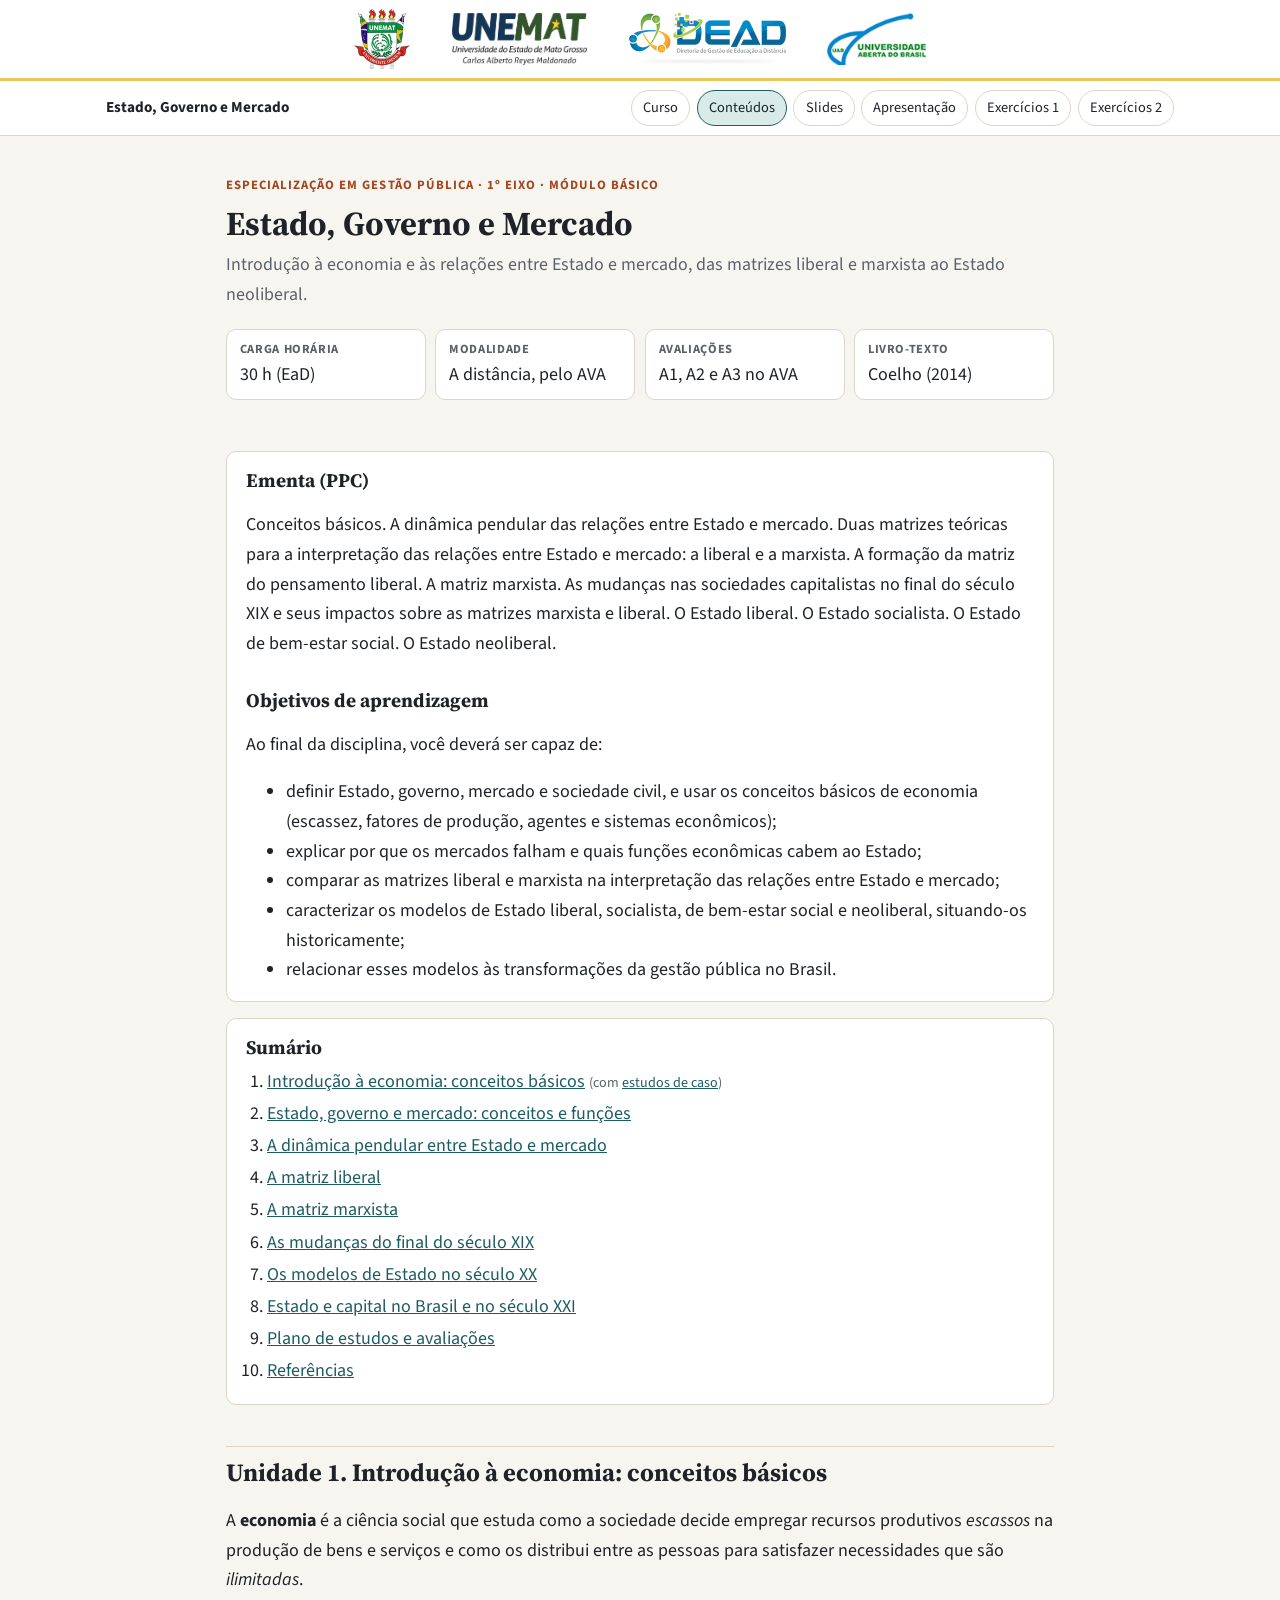
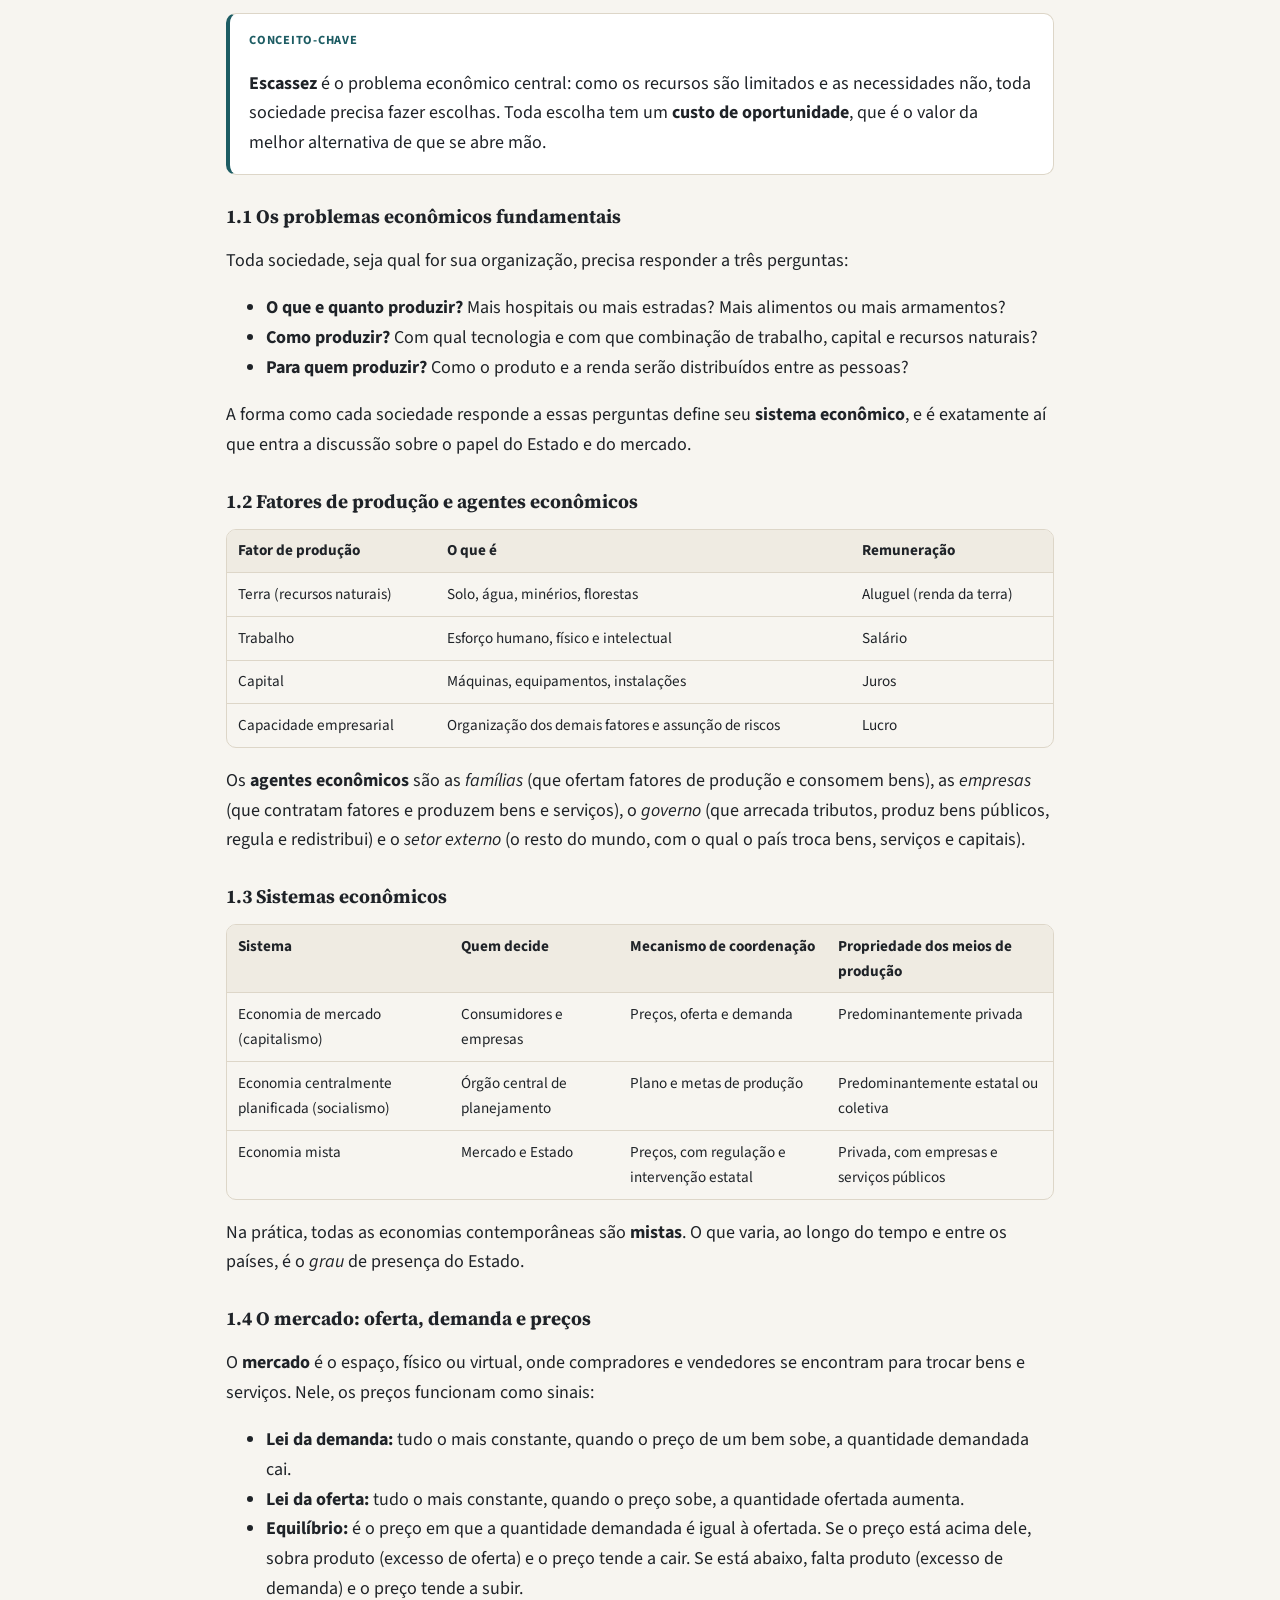
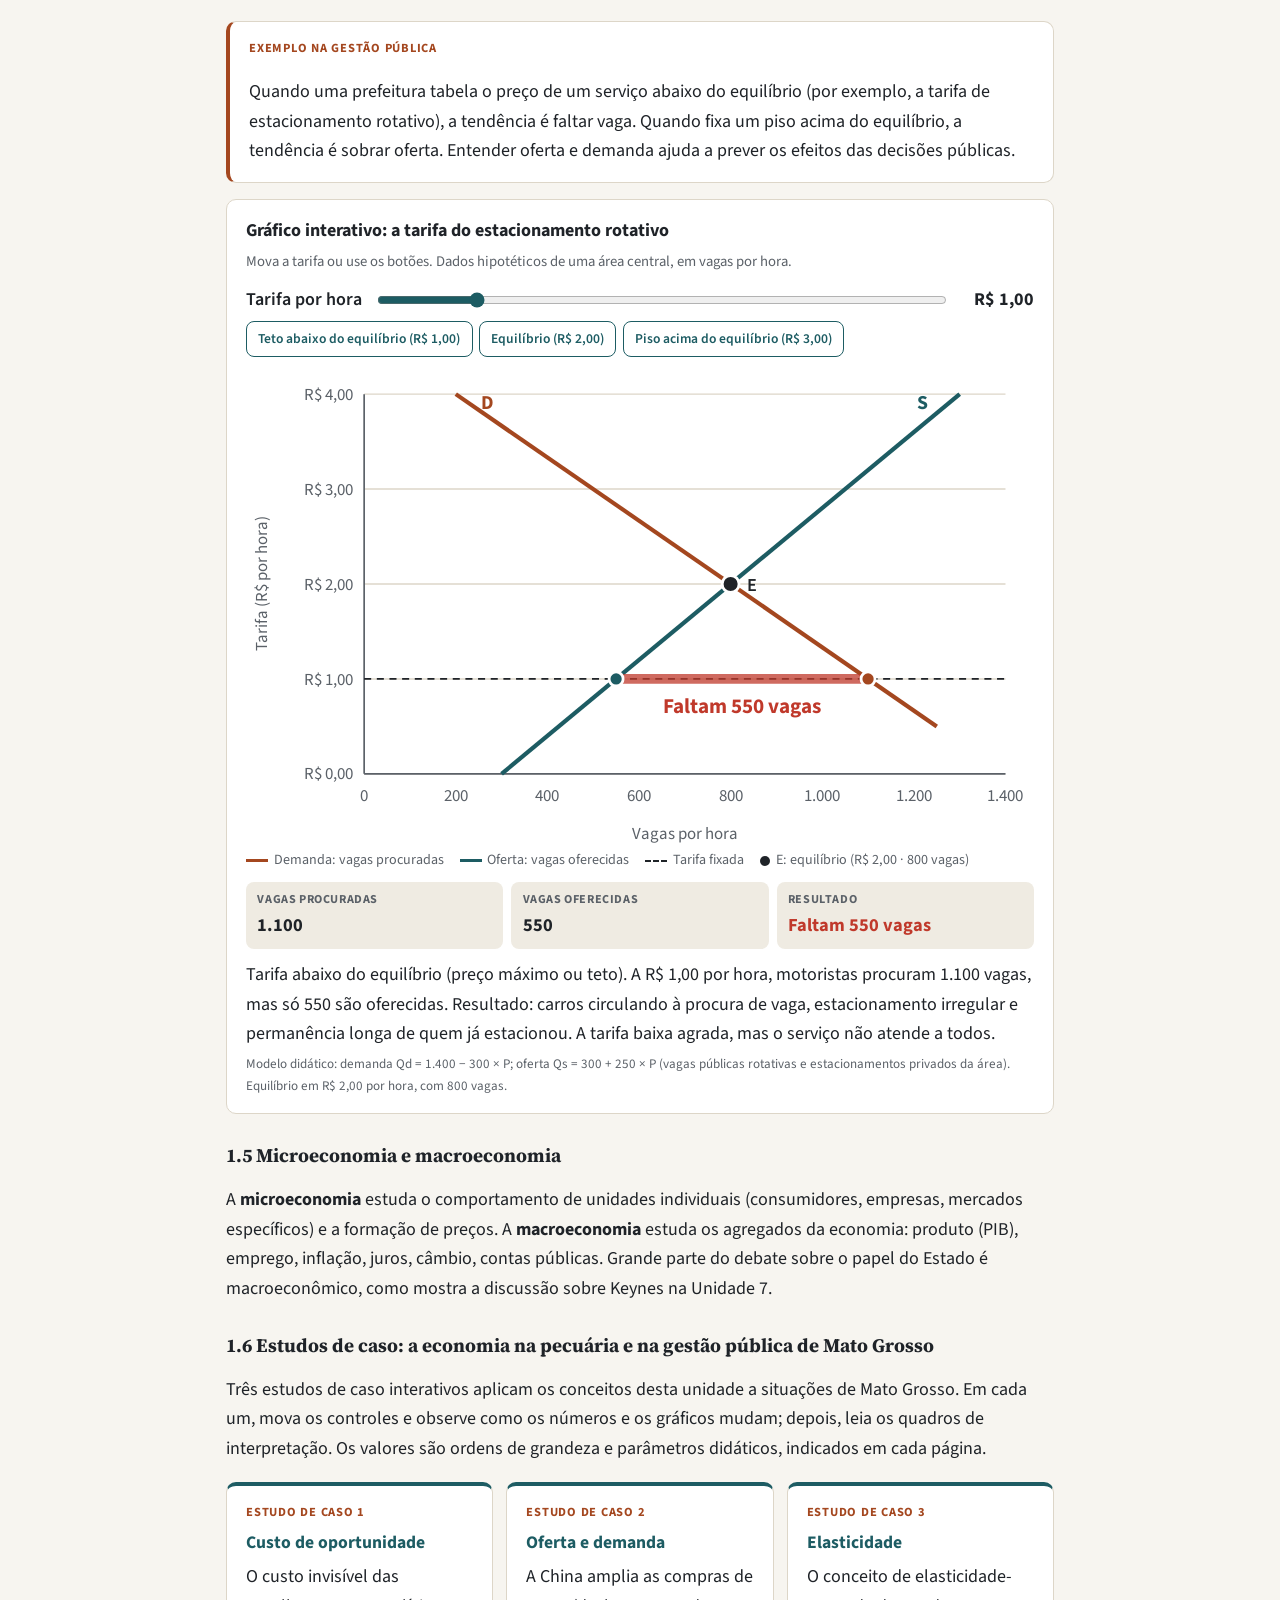
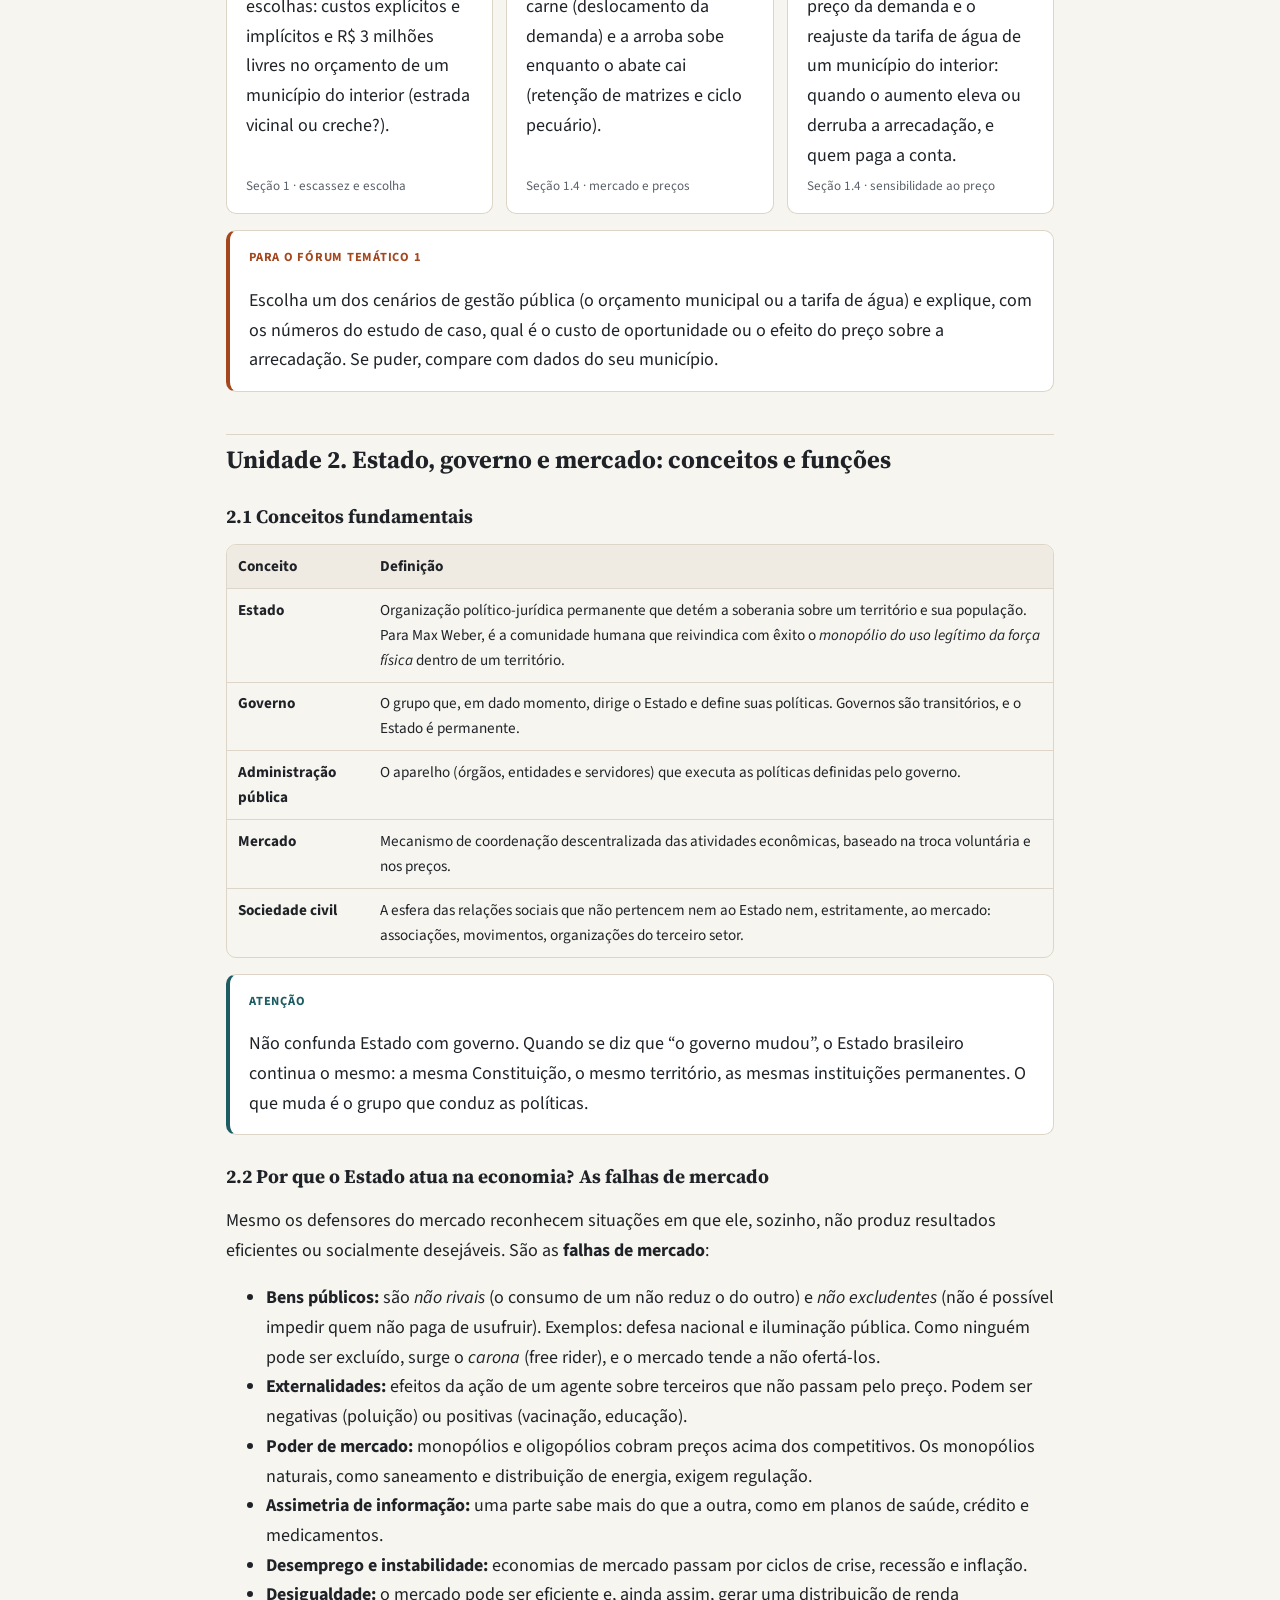
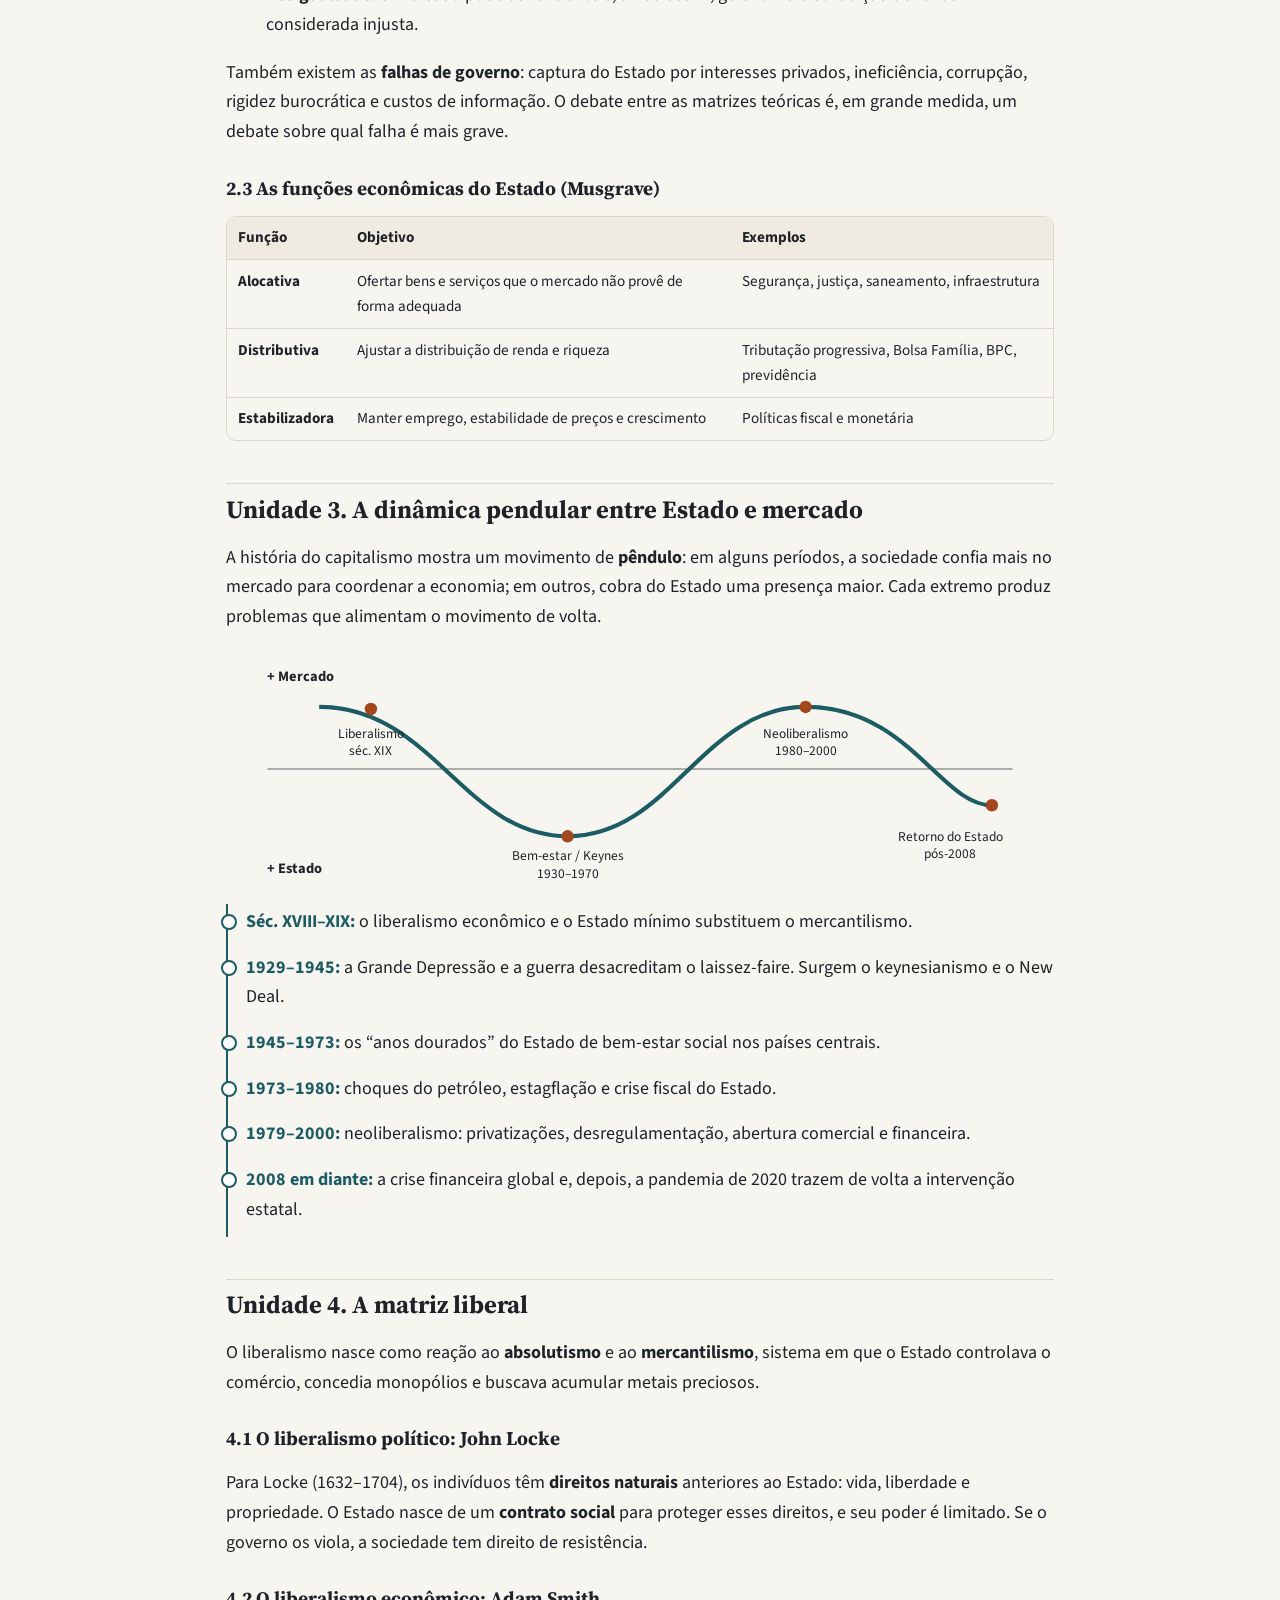
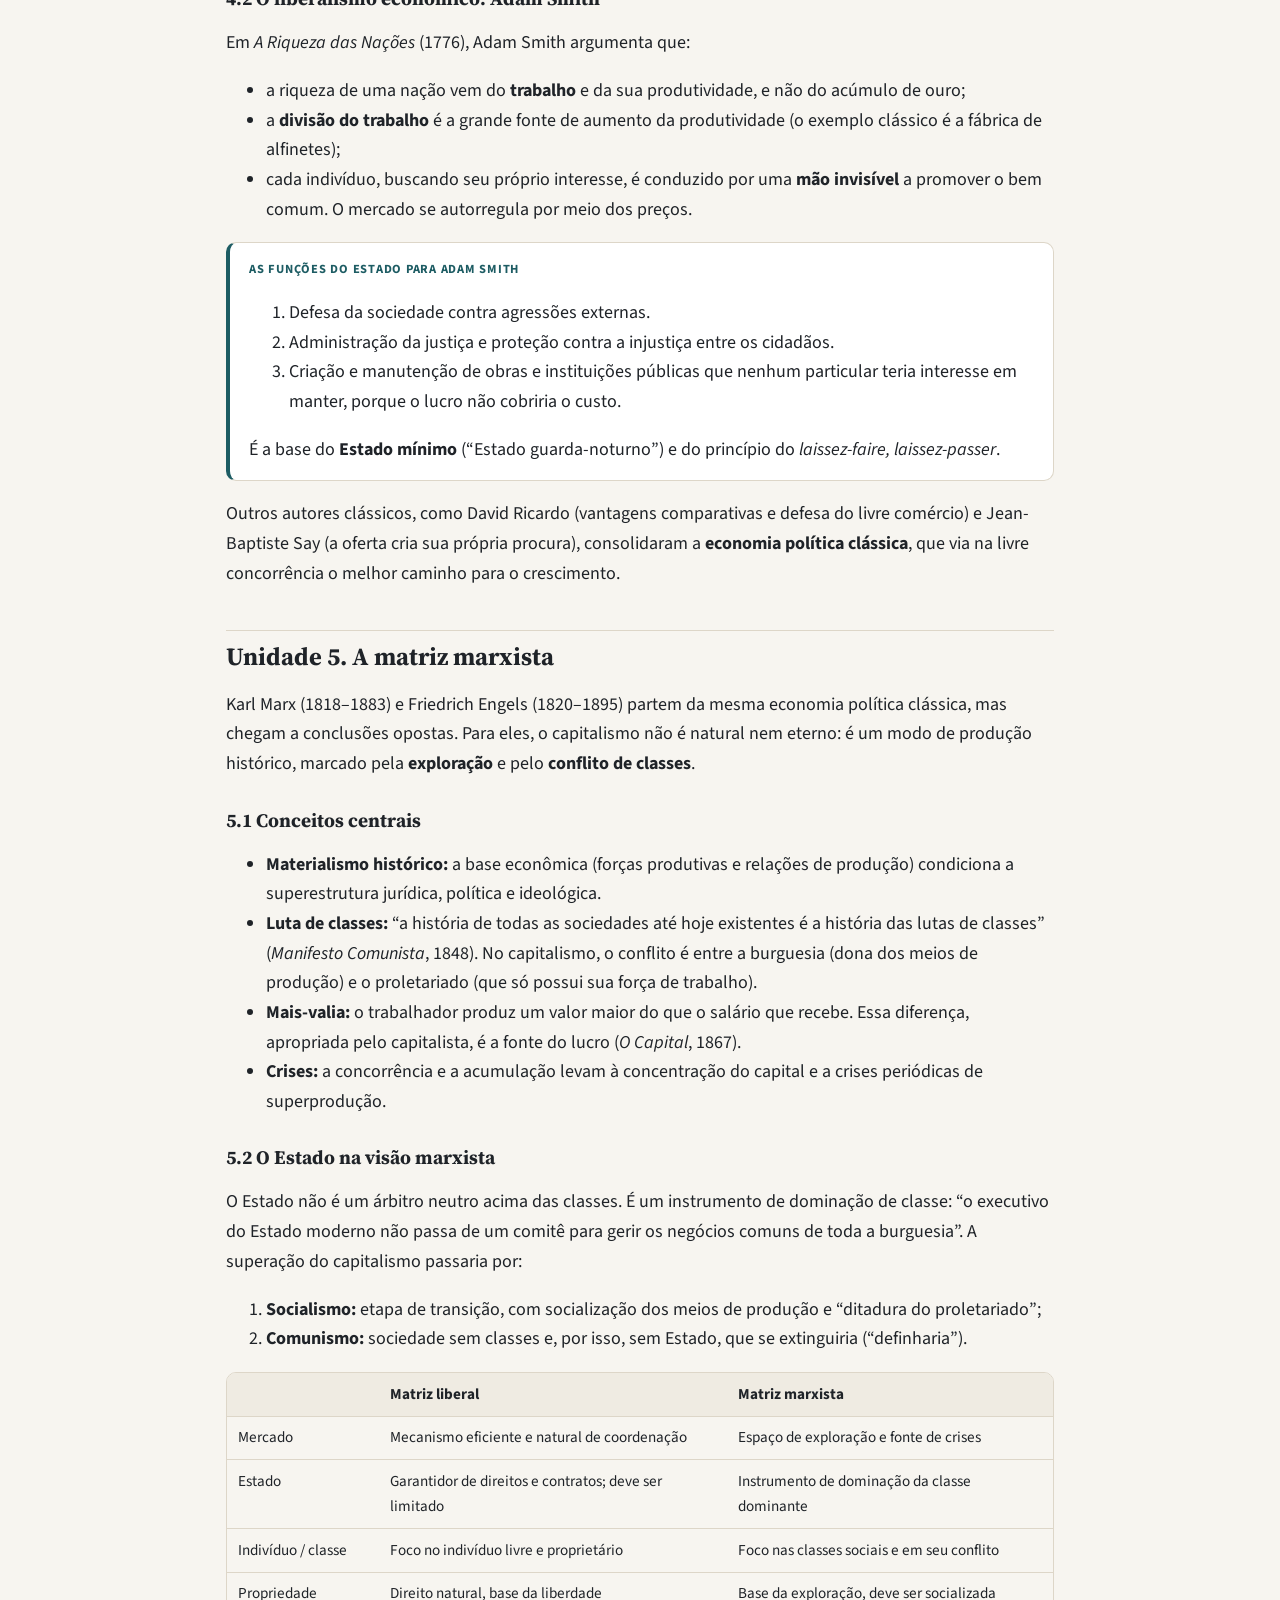
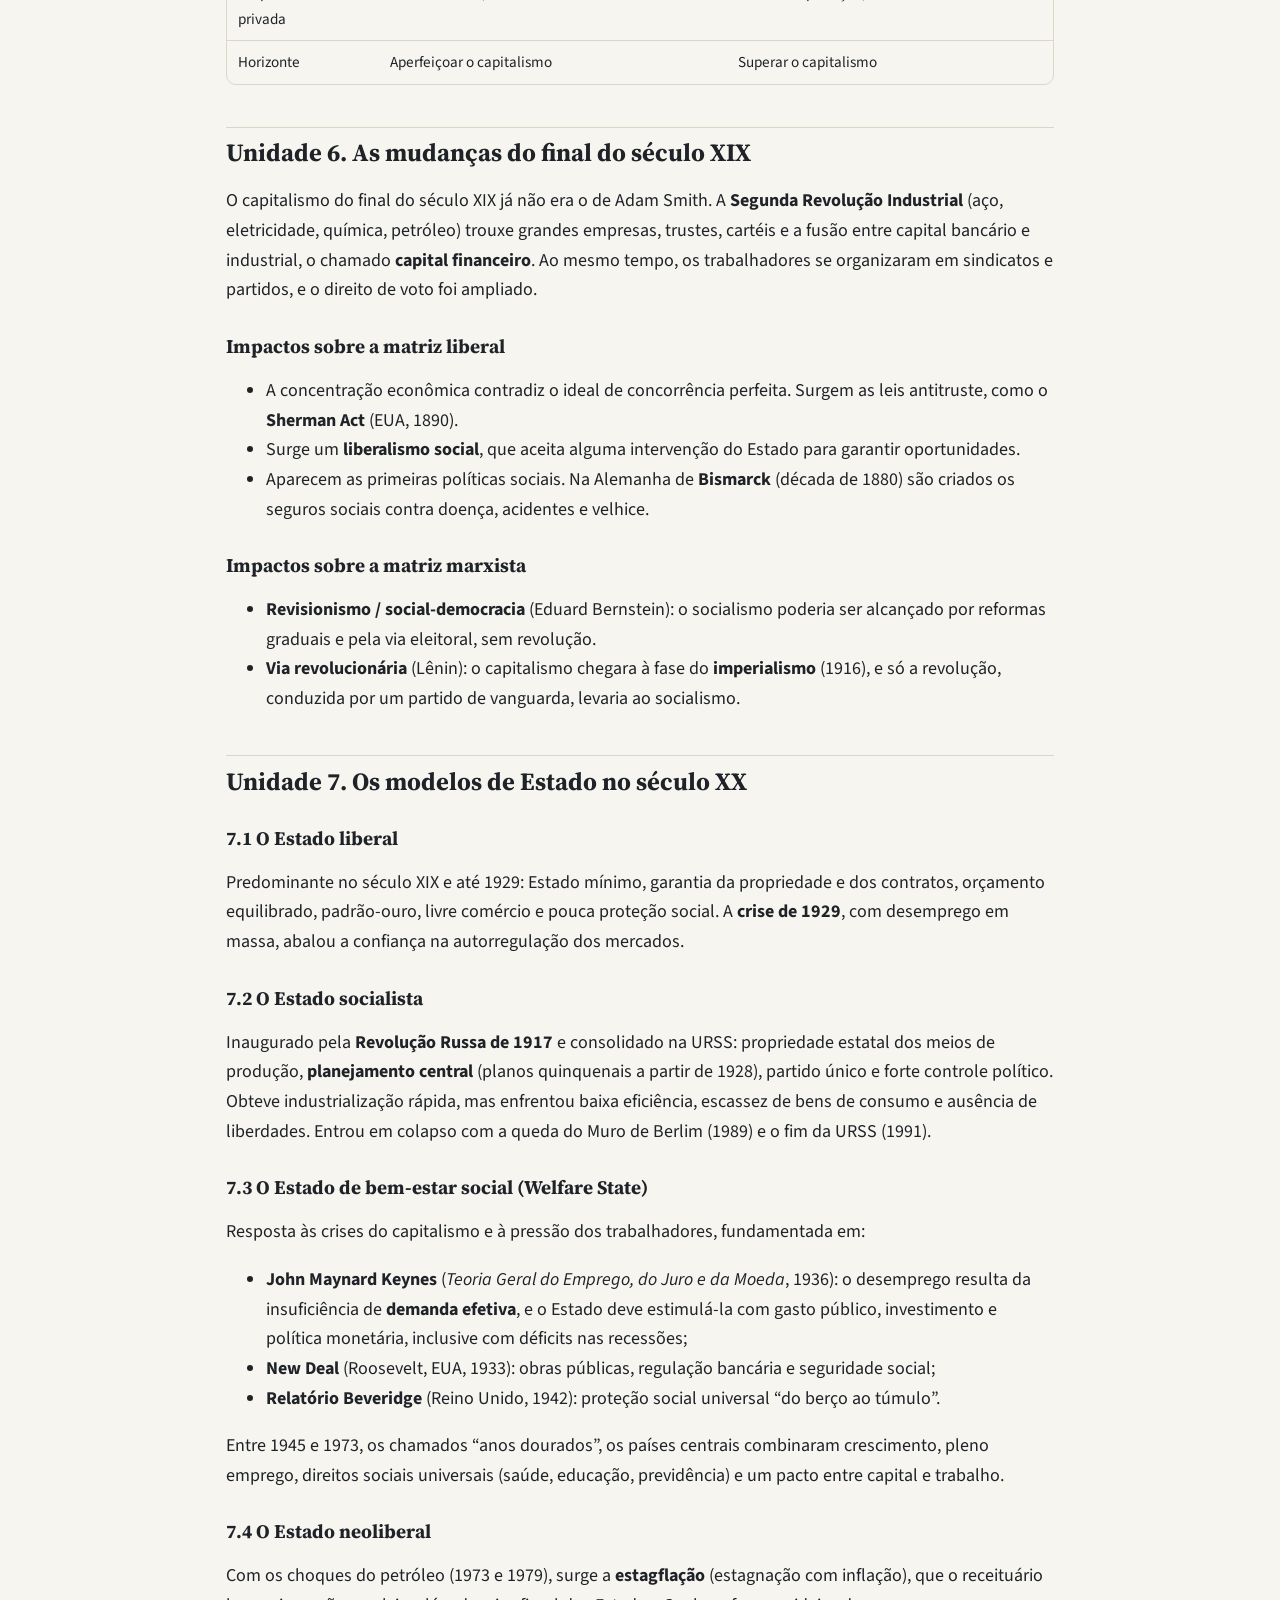
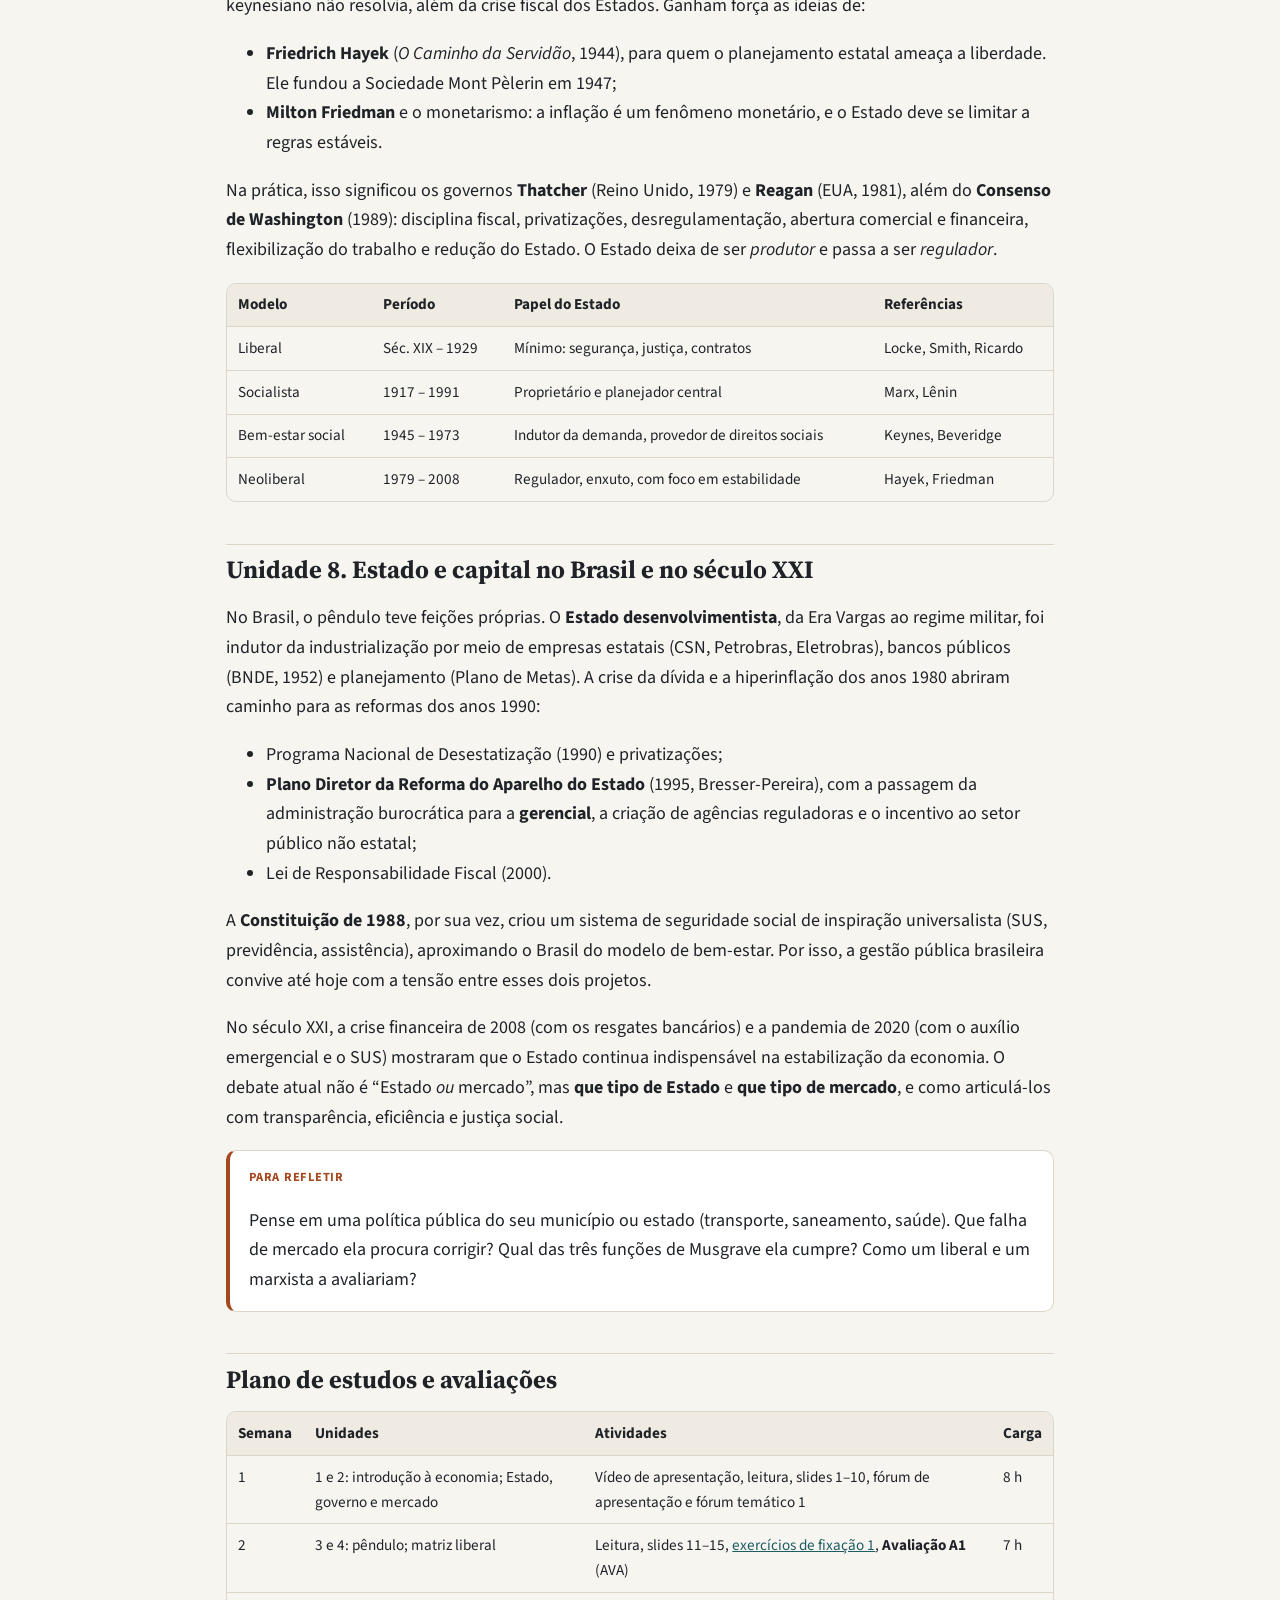
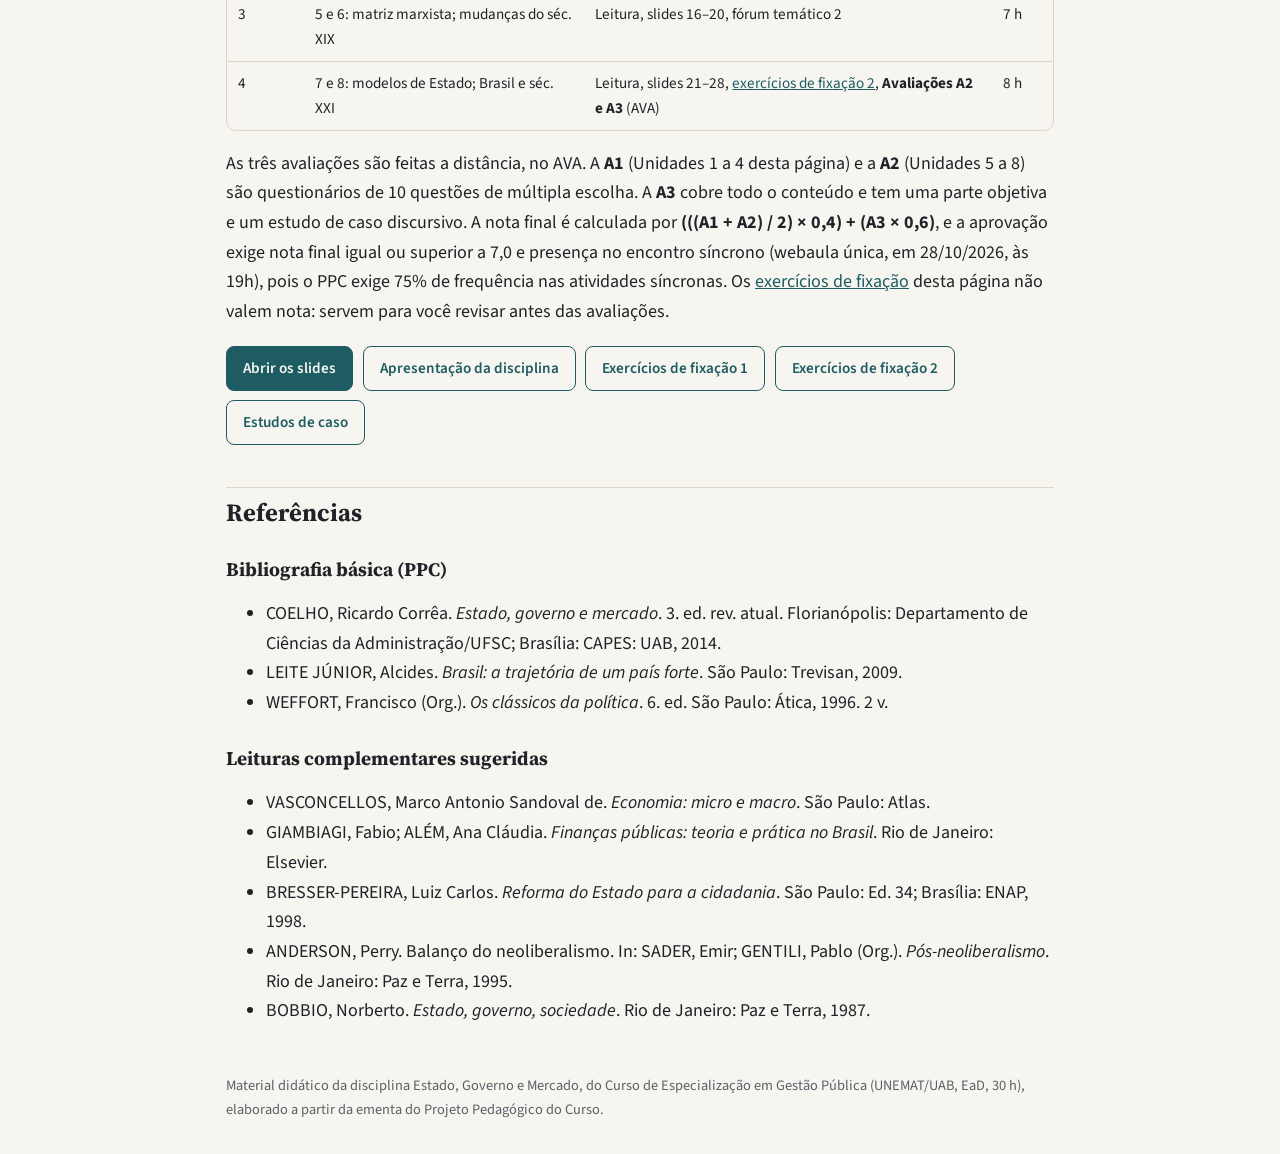
==== disciplina-01-estado-governo-mercado/index.html @ 0e86b75b "Gráfico interativo de oferta e demanda no exemplo do estacionamento rotativo (seção 1.4) Co-Authored" ====
<!DOCTYPE html>
<html lang="pt-BR">
<head>
<meta charset="utf-8">
<meta name="viewport" content="width=device-width, initial-scale=1">
<title>Estado, Governo e Mercado</title>
<link rel="icon" type="image/png" href="../img/favicon.png">
<link rel="apple-touch-icon" href="../img/apple-touch-icon.png">
<meta property="og:type" content="website">
<meta property="og:site_name" content="Especialização em Gestão Pública · UNEMAT · DEAD/UAB">
<meta property="og:title" content="Estado, Governo e Mercado">
<meta property="og:description" content="Página de conteúdos da disciplina Estado, Governo e Mercado: introdução à economia e às relações entre Estado e mercado. Especialização em Gestão Pública (UNEMAT/UAB).">
<meta property="og:url" content="https://cleitonfranco74.github.io/gestao_publica/disciplina-01-estado-governo-mercado/index.html">
<meta property="og:image" content="https://cleitonfranco74.github.io/gestao_publica/img/og-estado-governo-mercado.png">
<meta property="og:image:width" content="1200">
<meta property="og:image:height" content="630">
<meta property="og:image:alt" content="Logos UNEMAT, DEAD e UAB com o título Estado, Governo e Mercado">
<meta property="og:locale" content="pt_BR">
<meta name="twitter:card" content="summary_large_image">
<meta name="twitter:image" content="https://cleitonfranco74.github.io/gestao_publica/img/og-estado-governo-mercado.png">
<meta name="description" content="Página de conteúdos da disciplina Estado, Governo e Mercado: introdução à economia e às relações entre Estado e mercado. Especialização em Gestão Pública (UNEMAT/UAB).">
<link rel="preconnect" href="https://fonts.googleapis.com">
<link rel="preconnect" href="https://fonts.gstatic.com" crossorigin>
<link href="https://fonts.googleapis.com/css2?family=Source+Sans+3:wght@400;600;700&family=Source+Serif+4:wght@600;700&display=swap" rel="stylesheet">
<link rel="stylesheet" href="assets/style.css?v=20260927b">
</head>
<body>
<div class="inst" role="banner" aria-label="UNEMAT · DEAD · UAB">
  <div class="wrap">
    <img class="brasao" src="../img/logo-brasao.png" alt="Brasão da UNEMAT">
    <img src="../img/logo-unemat.png" alt="UNEMAT – Universidade do Estado de Mato Grosso">
    <img src="../img/logo-dead.png" alt="DEAD – Diretoria de Gestão de Educação a Distância">
    <img src="../img/logo-uab.png" alt="UAB – Universidade Aberta do Brasil">
  </div>
</div>

<div class="topbar">
  <div class="wrap">
    <a class="brand" href="index.html">Estado, Governo e Mercado</a>
    <nav aria-label="Material da disciplina">
      <a href="../index.html">Curso</a>
      <a href="index.html" aria-current="page">Conteúdos</a>
      <a href="slides.html">Slides</a>
      <a href="apresentacao.html">Apresentação</a>
      <a href="exercicios-1.html">Exercícios 1</a>
      <a href="exercicios-2.html">Exercícios 2</a>
    </nav>
  </div>
</div>

<main class="wrap">

<header class="hero">
  <p class="eyebrow">Especialização em Gestão Pública · 1º Eixo · Módulo Básico</p>
  <h1>Estado, Governo e Mercado</h1>
  <p class="lead">Introdução à economia e às relações entre Estado e mercado, das matrizes liberal e marxista ao Estado neoliberal.</p>
  <div class="meta">
    <div><b>Carga horária</b>30 h (EaD)</div>
    <div><b>Modalidade</b>A distância, pelo AVA</div>
    <div><b>Avaliações</b>A1, A2 e A3 no AVA</div>
    <div><b>Livro-texto</b>Coelho (2014)</div>
  </div>
</header>

<section class="card">
  <h3 style="margin-top:0">Ementa (PPC)</h3>
  <p>Conceitos básicos. A dinâmica pendular das relações entre Estado e mercado. Duas matrizes teóricas para a interpretação das relações entre Estado e mercado: a liberal e a marxista. A formação da matriz do pensamento liberal. A matriz marxista. As mudanças nas sociedades capitalistas no final do século XIX e seus impactos sobre as matrizes marxista e liberal. O Estado liberal. O Estado socialista. O Estado de bem-estar social. O Estado neoliberal.</p>
  <h3>Objetivos de aprendizagem</h3>
  <p>Ao final da disciplina, você deverá ser capaz de:</p>
  <ul>
    <li>definir Estado, governo, mercado e sociedade civil, e usar os conceitos básicos de economia (escassez, fatores de produção, agentes e sistemas econômicos);</li>
    <li>explicar por que os mercados falham e quais funções econômicas cabem ao Estado;</li>
    <li>comparar as matrizes liberal e marxista na interpretação das relações entre Estado e mercado;</li>
    <li>caracterizar os modelos de Estado liberal, socialista, de bem-estar social e neoliberal, situando-os historicamente;</li>
    <li>relacionar esses modelos às transformações da gestão pública no Brasil.</li>
  </ul>
</section>

<nav class="card toc" aria-label="Sumário">
  <h3 style="margin-top:0">Sumário</h3>
  <ol>
    <li><a href="#u1">Introdução à economia: conceitos básicos</a> <span class="toc-sub">(com <a href="#casos">estudos de caso</a>)</span></li>
    <li><a href="#u2">Estado, governo e mercado: conceitos e funções</a></li>
    <li><a href="#u3">A dinâmica pendular entre Estado e mercado</a></li>
    <li><a href="#u4">A matriz liberal</a></li>
    <li><a href="#u5">A matriz marxista</a></li>
    <li><a href="#u6">As mudanças do final do século XIX</a></li>
    <li><a href="#u7">Os modelos de Estado no século XX</a></li>
    <li><a href="#u8">Estado e capital no Brasil e no século XXI</a></li>
    <li><a href="#plano">Plano de estudos e avaliações</a></li>
    <li><a href="#refs">Referências</a></li>
  </ol>
</nav>

<!-- ============ UNIDADE 1 ============ -->
<h2 id="u1">Unidade 1. Introdução à economia: conceitos básicos</h2>

<p>A <strong>economia</strong> é a ciência social que estuda como a sociedade decide empregar recursos produtivos <em>escassos</em> na produção de bens e serviços e como os distribui entre as pessoas para satisfazer necessidades que são <em>ilimitadas</em>.</p>

<div class="card box-key">
  <div class="label">Conceito-chave</div>
  <p><strong>Escassez</strong> é o problema econômico central: como os recursos são limitados e as necessidades não, toda sociedade precisa fazer escolhas. Toda escolha tem um <strong>custo de oportunidade</strong>, que é o valor da melhor alternativa de que se abre mão.</p>
</div>

<h3>1.1 Os problemas econômicos fundamentais</h3>
<p>Toda sociedade, seja qual for sua organização, precisa responder a três perguntas:</p>
<ul>
  <li><strong>O que e quanto produzir?</strong> Mais hospitais ou mais estradas? Mais alimentos ou mais armamentos?</li>
  <li><strong>Como produzir?</strong> Com qual tecnologia e com que combinação de trabalho, capital e recursos naturais?</li>
  <li><strong>Para quem produzir?</strong> Como o produto e a renda serão distribuídos entre as pessoas?</li>
</ul>
<p>A forma como cada sociedade responde a essas perguntas define seu <strong>sistema econômico</strong>, e é exatamente aí que entra a discussão sobre o papel do Estado e do mercado.</p>

<h3>1.2 Fatores de produção e agentes econômicos</h3>
<div class="table-scroll">
<table>
  <thead><tr><th>Fator de produção</th><th>O que é</th><th>Remuneração</th></tr></thead>
  <tbody>
    <tr><td>Terra (recursos naturais)</td><td>Solo, água, minérios, florestas</td><td>Aluguel (renda da terra)</td></tr>
    <tr><td>Trabalho</td><td>Esforço humano, físico e intelectual</td><td>Salário</td></tr>
    <tr><td>Capital</td><td>Máquinas, equipamentos, instalações</td><td>Juros</td></tr>
    <tr><td>Capacidade empresarial</td><td>Organização dos demais fatores e assunção de riscos</td><td>Lucro</td></tr>
  </tbody>
</table>
</div>
<p>Os <strong>agentes econômicos</strong> são as <em>famílias</em> (que ofertam fatores de produção e consomem bens), as <em>empresas</em> (que contratam fatores e produzem bens e serviços), o <em>governo</em> (que arrecada tributos, produz bens públicos, regula e redistribui) e o <em>setor externo</em> (o resto do mundo, com o qual o país troca bens, serviços e capitais).</p>

<h3>1.3 Sistemas econômicos</h3>
<div class="table-scroll">
<table>
  <thead><tr><th>Sistema</th><th>Quem decide</th><th>Mecanismo de coordenação</th><th>Propriedade dos meios de produção</th></tr></thead>
  <tbody>
    <tr><td>Economia de mercado (capitalismo)</td><td>Consumidores e empresas</td><td>Preços, oferta e demanda</td><td>Predominantemente privada</td></tr>
    <tr><td>Economia centralmente planificada (socialismo)</td><td>Órgão central de planejamento</td><td>Plano e metas de produção</td><td>Predominantemente estatal ou coletiva</td></tr>
    <tr><td>Economia mista</td><td>Mercado e Estado</td><td>Preços, com regulação e intervenção estatal</td><td>Privada, com empresas e serviços públicos</td></tr>
  </tbody>
</table>
</div>
<p>Na prática, todas as economias contemporâneas são <strong>mistas</strong>. O que varia, ao longo do tempo e entre os países, é o <em>grau</em> de presença do Estado.</p>

<h3>1.4 O mercado: oferta, demanda e preços</h3>
<p>O <strong>mercado</strong> é o espaço, físico ou virtual, onde compradores e vendedores se encontram para trocar bens e serviços. Nele, os preços funcionam como sinais:</p>
<ul>
  <li><strong>Lei da demanda:</strong> tudo o mais constante, quando o preço de um bem sobe, a quantidade demandada cai.</li>
  <li><strong>Lei da oferta:</strong> tudo o mais constante, quando o preço sobe, a quantidade ofertada aumenta.</li>
  <li><strong>Equilíbrio:</strong> é o preço em que a quantidade demandada é igual à ofertada. Se o preço está acima dele, sobra produto (excesso de oferta) e o preço tende a cair. Se está abaixo, falta produto (excesso de demanda) e o preço tende a subir.</li>
</ul>

<div class="card box-ex">
  <div class="label">Exemplo na gestão pública</div>
  <p>Quando uma prefeitura tabela o preço de um serviço abaixo do equilíbrio (por exemplo, a tarifa de estacionamento rotativo), a tendência é faltar vaga. Quando fixa um piso acima do equilíbrio, a tendência é sobrar oferta. Entender oferta e demanda ajuda a prever os efeitos das decisões públicas.</p>
</div>

<figure class="card od-fig" id="grafico-estacionamento" aria-labelledby="od-titulo">
  <figcaption id="od-titulo"><strong>Gráfico interativo: a tarifa do estacionamento rotativo</strong><br>
  <span class="od-sub">Mova a tarifa ou use os botões. Dados hipotéticos de uma área central, em vagas por hora.</span></figcaption>
  <div class="od-ctrl">
    <label for="od-preco">Tarifa por hora</label>
    <input type="range" id="od-preco" min="0.5" max="3.5" step="0.25" value="1">
    <output id="od-preco-v" for="od-preco">R$ 1,00</output>
  </div>
  <div class="od-btns" role="group" aria-label="Situações">
    <button type="button" class="btn secondary" data-p="1">Teto abaixo do equilíbrio (R$ 1,00)</button>
    <button type="button" class="btn secondary" data-p="2">Equilíbrio (R$ 2,00)</button>
    <button type="button" class="btn secondary" data-p="3">Piso acima do equilíbrio (R$ 3,00)</button>
  </div>
  <svg id="od-svg" viewBox="0 0 560 340" role="img" aria-labelledby="od-titulo od-leitura"></svg>
  <div class="od-leg">
    <span><i class="od-l od-dem"></i>Demanda: vagas procuradas</span>
    <span><i class="od-l od-ofe"></i>Oferta: vagas oferecidas</span>
    <span><i class="od-l od-tar"></i>Tarifa fixada</span>
    <span><i class="od-dot"></i>E: equilíbrio (R$ 2,00 · 800 vagas)</span>
  </div>
  <div class="od-num">
    <div><b>Vagas procuradas</b><span id="od-qd">–</span></div>
    <div><b>Vagas oferecidas</b><span id="od-qs">–</span></div>
    <div><b>Resultado</b><span id="od-res">–</span></div>
  </div>
  <p class="od-leitura" id="od-leitura" aria-live="polite"></p>
  <p class="od-fonte">Modelo didático: demanda Qd = 1.400 − 300 × P; oferta Qs = 300 + 250 × P (vagas públicas rotativas e estacionamentos privados da área). Equilíbrio em R$ 2,00 por hora, com 800 vagas.</p>
</figure>
<script>
(function () {
  var svg = document.getElementById('od-svg'); if (!svg) return;
  var NS = 'http://www.w3.org/2000/svg';
  var X0 = 84, X1 = 540, Y0 = 290, Y1 = 20, QMAX = 1400, PMAX = 4, K = 1;
  function fs(px) { return 'font-size:' + (px * K).toFixed(1) + 'px'; }
  function X(q) { return X0 + q / QMAX * (X1 - X0); }
  function Y(p) { return Y0 - p / PMAX * (Y0 - Y1); }
  function qd(p) { return 1400 - 300 * p; }
  function qs(p) { return 300 + 250 * p; }
  function el(t, a, txt) { var e = document.createElementNS(NS, t); for (var k in a) e.setAttribute(k, a[k]); if (txt != null) e.textContent = txt; svg.appendChild(e); return e; }
  function n(v) { return Math.round(v).toLocaleString('pt-BR'); }
  function rs(v) { return 'R$ ' + v.toFixed(2).replace('.', ','); }
  var inp = document.getElementById('od-preco');
  function draw() {
    var w = svg.getBoundingClientRect().width || 560;
    K = Math.min(2.2, Math.max(1, 1.1 * 560 / w));
    X0 = Math.round(40 + 44 * K); Y0 = Math.round(310 - 20 * K);
    var p = parseFloat(inp.value), d = qd(p), o = qs(p), gap = d - o;
    while (svg.firstChild) svg.removeChild(svg.firstChild);
    for (var pt = 0; pt <= 4; pt += 1) {
      el('line', { x1: X0, x2: X1, y1: Y(pt), y2: Y(pt), class: 'od-grid' });
      el('text', { x: X0 - 8, y: Y(pt) + 4 * K, 'text-anchor': 'end', class: 'od-tick', style: fs(12) }, K > 1.3 ? pt + ',00' : rs(pt));
    }
    for (var q = 0; q <= 1400; q += (K > 1.3 ? 400 : 200)) el('text', { x: X(q), y: Y0 + 8 + 11 * K, 'text-anchor': 'middle', class: 'od-tick', style: fs(12) }, n(q));
    el('line', { x1: X0, x2: X1, y1: Y0, y2: Y0, class: 'od-axis' });
    el('line', { x1: X0, x2: X0, y1: Y0, y2: Y1, class: 'od-axis' });
    el('text', { x: (X0 + X1) / 2, y: 336, 'text-anchor': 'middle', class: 'od-lab', style: fs(12) }, 'Vagas por hora');
    el('text', { x: 6 + 9 * K, y: (Y0 + Y1) / 2, 'text-anchor': 'middle', transform: 'rotate(-90 ' + (6 + 9 * K) + ' ' + (Y0 + Y1) / 2 + ')', class: 'od-lab', style: fs(12) }, 'Tarifa (R$ por hora)');
    el('line', { x1: X(qd(0.5)), y1: Y(0.5), x2: X(qd(4)), y2: Y(4), class: 'od-dem-c' });
    el('line', { x1: X(qs(0)), y1: Y(0), x2: X(qs(4)), y2: Y(4), class: 'od-ofe-c' });
    el('text', { x: X(qd(3.9)) + 8, y: Y(3.9) + 4, class: 'od-dem-t', style: fs(14) }, 'D');
    el('text', { x: X(qs(3.9)) - 22 * K, y: Y(3.9) + 4, class: 'od-ofe-t', style: fs(14) }, 'S');
    el('line', { x1: X0, x2: X1, y1: Y(p), y2: Y(p), class: 'od-tar-c' });
    if (Math.abs(gap) > 1) {
      el('line', { x1: X(Math.min(d, o)), x2: X(Math.max(d, o)), y1: Y(p), y2: Y(p), class: gap > 0 ? 'od-falta' : 'od-sobra' });
      el('text', { x: (X(d) + X(o)) / 2, y: Y(p) + (p > 2 ? -12 : 10 + 14 * K), 'text-anchor': 'middle', class: gap > 0 ? 'od-falta-t' : 'od-sobra-t', style: fs(15) },
        (gap > 0 ? 'Faltam ' : 'Sobram ') + n(Math.abs(gap)) + ' vagas');
      el('circle', { cx: X(o), cy: Y(p), r: 5, class: 'od-ofe-p' });
      el('circle', { cx: X(d), cy: Y(p), r: 5, class: 'od-dem-p' });
    }
    el('circle', { cx: X(800), cy: Y(2), r: 6, class: 'od-eq' });
    el('text', { x: X(800) + 12, y: Y(2) + 5, class: 'od-eq-t', style: fs(13) }, 'E');
    document.getElementById('od-preco-v').textContent = rs(p);
    document.getElementById('od-qd').textContent = n(d);
    document.getElementById('od-qs').textContent = n(o);
    var res = document.getElementById('od-res'), lt = document.getElementById('od-leitura');
    if (gap > 1) {
      res.textContent = 'Faltam ' + n(gap) + ' vagas'; res.className = 'od-neg';
      lt.textContent = 'Tarifa abaixo do equilíbrio (preço máximo ou teto). A ' + rs(p) + ' por hora, motoristas procuram ' + n(d) + ' vagas, mas só ' + n(o) + ' são oferecidas. Resultado: carros circulando à procura de vaga, estacionamento irregular e permanência longa de quem já estacionou. A tarifa baixa agrada, mas o serviço não atende a todos.';
    } else if (gap < -1) {
      res.textContent = 'Sobram ' + n(-gap) + ' vagas'; res.className = 'od-pos';
      lt.textContent = 'Tarifa acima do equilíbrio (preço mínimo ou piso). A ' + rs(p) + ' por hora, há ' + n(o) + ' vagas oferecidas, mas só ' + n(d) + ' são procuradas. Resultado: vagas ociosas, arrecadação menor do que a prevista e menos clientes para o comércio da área.';
    } else {
      res.textContent = 'Nem falta nem sobra'; res.className = '';
      lt.textContent = 'Tarifa de equilíbrio. A R$ 2,00 por hora, as vagas procuradas e as oferecidas se igualam em 800: não há fila nem vaga ociosa. Na prática, a prefeitura pode usar esse raciocínio para calibrar a tarifa por região e horário.';
    }
  }
  inp.addEventListener('input', draw);
  window.addEventListener('resize', draw);
  document.querySelectorAll('.od-btns button').forEach(function (b) {
    b.addEventListener('click', function () { inp.value = b.getAttribute('data-p'); draw(); });
  });
  draw();
})();
</script>

<h3>1.5 Microeconomia e macroeconomia</h3>
<p>A <strong>microeconomia</strong> estuda o comportamento de unidades individuais (consumidores, empresas, mercados específicos) e a formação de preços. A <strong>macroeconomia</strong> estuda os agregados da economia: produto (PIB), emprego, inflação, juros, câmbio, contas públicas. Grande parte do debate sobre o papel do Estado é macroeconômico, como mostra a discussão sobre Keynes na Unidade 7.</p>

<h3 id="casos">1.6 Estudos de caso: a economia na pecuária e na gestão pública de Mato Grosso</h3>
<p>Três estudos de caso interativos aplicam os conceitos desta unidade a situações de Mato Grosso. Em cada um, mova os controles e observe como os números e os gráficos mudam; depois, leia os quadros de interpretação. Os valores são ordens de grandeza e parâmetros didáticos, indicados em cada página.</p>
<div class="casos">
  <a class="card caso" href="estudos-de-caso/custo-de-oportunidade.html">
    <span class="caso-n">Estudo de caso 1</span>
    <strong>Custo de oportunidade</strong>
    <span>O custo invisível das escolhas: custos explícitos e implícitos e R$ 3 milhões livres no orçamento de um município do interior (estrada vicinal ou creche?).</span>
    <span class="caso-tags">Seção 1 · escassez e escolha</span>
  </a>
  <a class="card caso" href="estudos-de-caso/oferta-e-demanda.html">
    <span class="caso-n">Estudo de caso 2</span>
    <strong>Oferta e demanda</strong>
    <span>A China amplia as compras de carne (deslocamento da demanda) e a arroba sobe enquanto o abate cai (retenção de matrizes e ciclo pecuário).</span>
    <span class="caso-tags">Seção 1.4 · mercado e preços</span>
  </a>
  <a class="card caso" href="estudos-de-caso/elasticidade.html">
    <span class="caso-n">Estudo de caso 3</span>
    <strong>Elasticidade</strong>
    <span>O conceito de elasticidade-preço da demanda e o reajuste da tarifa de água de um município do interior: quando o aumento eleva ou derruba a arrecadação, e quem paga a conta.</span>
    <span class="caso-tags">Seção 1.4 · sensibilidade ao preço</span>
  </a>
</div>
<div class="card box-ex">
  <div class="label">Para o fórum temático 1</div>
  <p>Escolha um dos cenários de gestão pública (o orçamento municipal ou a tarifa de água) e explique, com os números do estudo de caso, qual é o custo de oportunidade ou o efeito do preço sobre a arrecadação. Se puder, compare com dados do seu município.</p>
</div>

<!-- ============ UNIDADE 2 ============ -->
<h2 id="u2">Unidade 2. Estado, governo e mercado: conceitos e funções</h2>

<h3>2.1 Conceitos fundamentais</h3>
<div class="table-scroll">
<table>
  <thead><tr><th>Conceito</th><th>Definição</th></tr></thead>
  <tbody>
    <tr><td><strong>Estado</strong></td><td>Organização político-jurídica permanente que detém a soberania sobre um território e sua população. Para Max Weber, é a comunidade humana que reivindica com êxito o <em>monopólio do uso legítimo da força física</em> dentro de um território.</td></tr>
    <tr><td><strong>Governo</strong></td><td>O grupo que, em dado momento, dirige o Estado e define suas políticas. Governos são transitórios, e o Estado é permanente.</td></tr>
    <tr><td><strong>Administração pública</strong></td><td>O aparelho (órgãos, entidades e servidores) que executa as políticas definidas pelo governo.</td></tr>
    <tr><td><strong>Mercado</strong></td><td>Mecanismo de coordenação descentralizada das atividades econômicas, baseado na troca voluntária e nos preços.</td></tr>
    <tr><td><strong>Sociedade civil</strong></td><td>A esfera das relações sociais que não pertencem nem ao Estado nem, estritamente, ao mercado: associações, movimentos, organizações do terceiro setor.</td></tr>
  </tbody>
</table>
</div>

<div class="card box-key">
  <div class="label">Atenção</div>
  <p>Não confunda Estado com governo. Quando se diz que “o governo mudou”, o Estado brasileiro continua o mesmo: a mesma Constituição, o mesmo território, as mesmas instituições permanentes. O que muda é o grupo que conduz as políticas.</p>
</div>

<h3>2.2 Por que o Estado atua na economia? As falhas de mercado</h3>
<p>Mesmo os defensores do mercado reconhecem situações em que ele, sozinho, não produz resultados eficientes ou socialmente desejáveis. São as <strong>falhas de mercado</strong>:</p>
<ul>
  <li><strong>Bens públicos:</strong> são <em>não rivais</em> (o consumo de um não reduz o do outro) e <em>não excludentes</em> (não é possível impedir quem não paga de usufruir). Exemplos: defesa nacional e iluminação pública. Como ninguém pode ser excluído, surge o <em>carona</em> (free rider), e o mercado tende a não ofertá-los.</li>
  <li><strong>Externalidades:</strong> efeitos da ação de um agente sobre terceiros que não passam pelo preço. Podem ser negativas (poluição) ou positivas (vacinação, educação).</li>
  <li><strong>Poder de mercado:</strong> monopólios e oligopólios cobram preços acima dos competitivos. Os monopólios naturais, como saneamento e distribuição de energia, exigem regulação.</li>
  <li><strong>Assimetria de informação:</strong> uma parte sabe mais do que a outra, como em planos de saúde, crédito e medicamentos.</li>
  <li><strong>Desemprego e instabilidade:</strong> economias de mercado passam por ciclos de crise, recessão e inflação.</li>
  <li><strong>Desigualdade:</strong> o mercado pode ser eficiente e, ainda assim, gerar uma distribuição de renda considerada injusta.</li>
</ul>
<p>Também existem as <strong>falhas de governo</strong>: captura do Estado por interesses privados, ineficiência, corrupção, rigidez burocrática e custos de informação. O debate entre as matrizes teóricas é, em grande medida, um debate sobre qual falha é mais grave.</p>

<h3>2.3 As funções econômicas do Estado (Musgrave)</h3>
<div class="table-scroll">
<table>
  <thead><tr><th>Função</th><th>Objetivo</th><th>Exemplos</th></tr></thead>
  <tbody>
    <tr><td><strong>Alocativa</strong></td><td>Ofertar bens e serviços que o mercado não provê de forma adequada</td><td>Segurança, justiça, saneamento, infraestrutura</td></tr>
    <tr><td><strong>Distributiva</strong></td><td>Ajustar a distribuição de renda e riqueza</td><td>Tributação progressiva, Bolsa Família, BPC, previdência</td></tr>
    <tr><td><strong>Estabilizadora</strong></td><td>Manter emprego, estabilidade de preços e crescimento</td><td>Políticas fiscal e monetária</td></tr>
  </tbody>
</table>
</div>

<!-- ============ UNIDADE 3 ============ -->
<h2 id="u3">Unidade 3. A dinâmica pendular entre Estado e mercado</h2>
<p>A história do capitalismo mostra um movimento de <strong>pêndulo</strong>: em alguns períodos, a sociedade confia mais no mercado para coordenar a economia; em outros, cobra do Estado uma presença maior. Cada extremo produz problemas que alimentam o movimento de volta.</p>

<svg class="pendulo" viewBox="0 0 800 230" role="img" aria-label="Linha do tempo do pêndulo Estado-mercado: liberalismo no século XIX, Estado de bem-estar de 1930 a 1970, neoliberalismo a partir de 1980 e retorno do Estado depois de 2008.">
  <line x1="40" y1="115" x2="760" y2="115" stroke="currentColor" stroke-opacity=".35" stroke-width="2"/>
  <text x="40" y="30" fill="currentColor" font-size="14" font-weight="700">+ Mercado</text>
  <text x="40" y="215" fill="currentColor" font-size="14" font-weight="700">+ Estado</text>
  <path d="M 90 55 C 200 55, 230 180, 330 180 S 460 55, 560 55 S 690 150, 740 150" fill="none" stroke="var(--accent)" stroke-width="4"/>
  <g font-size="13" fill="currentColor" text-anchor="middle">
    <circle cx="140" cy="57" r="6" fill="var(--accent-2)"/><text x="140" y="85">Liberalismo</text><text x="140" y="101">séc. XIX</text>
    <circle cx="330" cy="180" r="6" fill="var(--accent-2)"/><text x="330" y="203">Bem-estar / Keynes</text><text x="330" y="220">1930–1970</text>
    <circle cx="560" cy="55" r="6" fill="var(--accent-2)"/><text x="560" y="85">Neoliberalismo</text><text x="560" y="101">1980–2000</text>
    <circle cx="740" cy="150" r="6" fill="var(--accent-2)"/><text x="700" y="185">Retorno do Estado</text><text x="700" y="201">pós-2008</text>
  </g>
</svg>

<ul class="timeline">
  <li><b>Séc. XVIII–XIX:</b> o liberalismo econômico e o Estado mínimo substituem o mercantilismo.</li>
  <li><b>1929–1945:</b> a Grande Depressão e a guerra desacreditam o laissez-faire. Surgem o keynesianismo e o New Deal.</li>
  <li><b>1945–1973:</b> os “anos dourados” do Estado de bem-estar social nos países centrais.</li>
  <li><b>1973–1980:</b> choques do petróleo, estagflação e crise fiscal do Estado.</li>
  <li><b>1979–2000:</b> neoliberalismo: privatizações, desregulamentação, abertura comercial e financeira.</li>
  <li><b>2008 em diante:</b> a crise financeira global e, depois, a pandemia de 2020 trazem de volta a intervenção estatal.</li>
</ul>

<!-- ============ UNIDADE 4 ============ -->
<h2 id="u4">Unidade 4. A matriz liberal</h2>
<p>O liberalismo nasce como reação ao <strong>absolutismo</strong> e ao <strong>mercantilismo</strong>, sistema em que o Estado controlava o comércio, concedia monopólios e buscava acumular metais preciosos.</p>

<h3>4.1 O liberalismo político: John Locke</h3>
<p>Para Locke (1632–1704), os indivíduos têm <strong>direitos naturais</strong> anteriores ao Estado: vida, liberdade e propriedade. O Estado nasce de um <strong>contrato social</strong> para proteger esses direitos, e seu poder é limitado. Se o governo os viola, a sociedade tem direito de resistência.</p>

<h3>4.2 O liberalismo econômico: Adam Smith</h3>
<p>Em <em>A Riqueza das Nações</em> (1776), Adam Smith argumenta que:</p>
<ul>
  <li>a riqueza de uma nação vem do <strong>trabalho</strong> e da sua produtividade, e não do acúmulo de ouro;</li>
  <li>a <strong>divisão do trabalho</strong> é a grande fonte de aumento da produtividade (o exemplo clássico é a fábrica de alfinetes);</li>
  <li>cada indivíduo, buscando seu próprio interesse, é conduzido por uma <strong>mão invisível</strong> a promover o bem comum. O mercado se autorregula por meio dos preços.</li>
</ul>

<div class="card box-key">
  <div class="label">As funções do Estado para Adam Smith</div>
  <ol>
    <li>Defesa da sociedade contra agressões externas.</li>
    <li>Administração da justiça e proteção contra a injustiça entre os cidadãos.</li>
    <li>Criação e manutenção de obras e instituições públicas que nenhum particular teria interesse em manter, porque o lucro não cobriria o custo.</li>
  </ol>
  <p>É a base do <strong>Estado mínimo</strong> (“Estado guarda-noturno”) e do princípio do <em>laissez-faire, laissez-passer</em>.</p>
</div>

<p>Outros autores clássicos, como David Ricardo (vantagens comparativas e defesa do livre comércio) e Jean-Baptiste Say (a oferta cria sua própria procura), consolidaram a <strong>economia política clássica</strong>, que via na livre concorrência o melhor caminho para o crescimento.</p>

<!-- ============ UNIDADE 5 ============ -->
<h2 id="u5">Unidade 5. A matriz marxista</h2>
<p>Karl Marx (1818–1883) e Friedrich Engels (1820–1895) partem da mesma economia política clássica, mas chegam a conclusões opostas. Para eles, o capitalismo não é natural nem eterno: é um modo de produção histórico, marcado pela <strong>exploração</strong> e pelo <strong>conflito de classes</strong>.</p>

<h3>5.1 Conceitos centrais</h3>
<ul>
  <li><strong>Materialismo histórico:</strong> a base econômica (forças produtivas e relações de produção) condiciona a superestrutura jurídica, política e ideológica.</li>
  <li><strong>Luta de classes:</strong> “a história de todas as sociedades até hoje existentes é a história das lutas de classes” (<em>Manifesto Comunista</em>, 1848). No capitalismo, o conflito é entre a burguesia (dona dos meios de produção) e o proletariado (que só possui sua força de trabalho).</li>
  <li><strong>Mais-valia:</strong> o trabalhador produz um valor maior do que o salário que recebe. Essa diferença, apropriada pelo capitalista, é a fonte do lucro (<em>O Capital</em>, 1867).</li>
  <li><strong>Crises:</strong> a concorrência e a acumulação levam à concentração do capital e a crises periódicas de superprodução.</li>
</ul>

<h3>5.2 O Estado na visão marxista</h3>
<p>O Estado não é um árbitro neutro acima das classes. É um instrumento de dominação de classe: “o executivo do Estado moderno não passa de um comitê para gerir os negócios comuns de toda a burguesia”. A superação do capitalismo passaria por:</p>
<ol>
  <li><strong>Socialismo:</strong> etapa de transição, com socialização dos meios de produção e “ditadura do proletariado”;</li>
  <li><strong>Comunismo:</strong> sociedade sem classes e, por isso, sem Estado, que se extinguiria (“definharia”).</li>
</ol>

<div class="table-scroll">
<table>
  <thead><tr><th></th><th>Matriz liberal</th><th>Matriz marxista</th></tr></thead>
  <tbody>
    <tr><td>Mercado</td><td>Mecanismo eficiente e natural de coordenação</td><td>Espaço de exploração e fonte de crises</td></tr>
    <tr><td>Estado</td><td>Garantidor de direitos e contratos; deve ser limitado</td><td>Instrumento de dominação da classe dominante</td></tr>
    <tr><td>Indivíduo / classe</td><td>Foco no indivíduo livre e proprietário</td><td>Foco nas classes sociais e em seu conflito</td></tr>
    <tr><td>Propriedade privada</td><td>Direito natural, base da liberdade</td><td>Base da exploração, deve ser socializada</td></tr>
    <tr><td>Horizonte</td><td>Aperfeiçoar o capitalismo</td><td>Superar o capitalismo</td></tr>
  </tbody>
</table>
</div>

<!-- ============ UNIDADE 6 ============ -->
<h2 id="u6">Unidade 6. As mudanças do final do século XIX</h2>
<p>O capitalismo do final do século XIX já não era o de Adam Smith. A <strong>Segunda Revolução Industrial</strong> (aço, eletricidade, química, petróleo) trouxe grandes empresas, trustes, cartéis e a fusão entre capital bancário e industrial, o chamado <strong>capital financeiro</strong>. Ao mesmo tempo, os trabalhadores se organizaram em sindicatos e partidos, e o direito de voto foi ampliado.</p>

<h3>Impactos sobre a matriz liberal</h3>
<ul>
  <li>A concentração econômica contradiz o ideal de concorrência perfeita. Surgem as leis antitruste, como o <strong>Sherman Act</strong> (EUA, 1890).</li>
  <li>Surge um <strong>liberalismo social</strong>, que aceita alguma intervenção do Estado para garantir oportunidades.</li>
  <li>Aparecem as primeiras políticas sociais. Na Alemanha de <strong>Bismarck</strong> (década de 1880) são criados os seguros sociais contra doença, acidentes e velhice.</li>
</ul>

<h3>Impactos sobre a matriz marxista</h3>
<ul>
  <li><strong>Revisionismo / social-democracia</strong> (Eduard Bernstein): o socialismo poderia ser alcançado por reformas graduais e pela via eleitoral, sem revolução.</li>
  <li><strong>Via revolucionária</strong> (Lênin): o capitalismo chegara à fase do <strong>imperialismo</strong> (1916), e só a revolução, conduzida por um partido de vanguarda, levaria ao socialismo.</li>
</ul>

<!-- ============ UNIDADE 7 ============ -->
<h2 id="u7">Unidade 7. Os modelos de Estado no século XX</h2>

<h3>7.1 O Estado liberal</h3>
<p>Predominante no século XIX e até 1929: Estado mínimo, garantia da propriedade e dos contratos, orçamento equilibrado, padrão-ouro, livre comércio e pouca proteção social. A <strong>crise de 1929</strong>, com desemprego em massa, abalou a confiança na autorregulação dos mercados.</p>

<h3>7.2 O Estado socialista</h3>
<p>Inaugurado pela <strong>Revolução Russa de 1917</strong> e consolidado na URSS: propriedade estatal dos meios de produção, <strong>planejamento central</strong> (planos quinquenais a partir de 1928), partido único e forte controle político. Obteve industrialização rápida, mas enfrentou baixa eficiência, escassez de bens de consumo e ausência de liberdades. Entrou em colapso com a queda do Muro de Berlim (1989) e o fim da URSS (1991).</p>

<h3>7.3 O Estado de bem-estar social (Welfare State)</h3>
<p>Resposta às crises do capitalismo e à pressão dos trabalhadores, fundamentada em:</p>
<ul>
  <li><strong>John Maynard Keynes</strong> (<em>Teoria Geral do Emprego, do Juro e da Moeda</em>, 1936): o desemprego resulta da insuficiência de <strong>demanda efetiva</strong>, e o Estado deve estimulá-la com gasto público, investimento e política monetária, inclusive com déficits nas recessões;</li>
  <li><strong>New Deal</strong> (Roosevelt, EUA, 1933): obras públicas, regulação bancária e seguridade social;</li>
  <li><strong>Relatório Beveridge</strong> (Reino Unido, 1942): proteção social universal “do berço ao túmulo”.</li>
</ul>
<p>Entre 1945 e 1973, os chamados “anos dourados”, os países centrais combinaram crescimento, pleno emprego, direitos sociais universais (saúde, educação, previdência) e um pacto entre capital e trabalho.</p>

<h3>7.4 O Estado neoliberal</h3>
<p>Com os choques do petróleo (1973 e 1979), surge a <strong>estagflação</strong> (estagnação com inflação), que o receituário keynesiano não resolvia, além da crise fiscal dos Estados. Ganham força as ideias de:</p>
<ul>
  <li><strong>Friedrich Hayek</strong> (<em>O Caminho da Servidão</em>, 1944), para quem o planejamento estatal ameaça a liberdade. Ele fundou a Sociedade Mont Pèlerin em 1947;</li>
  <li><strong>Milton Friedman</strong> e o monetarismo: a inflação é um fenômeno monetário, e o Estado deve se limitar a regras estáveis.</li>
</ul>
<p>Na prática, isso significou os governos <strong>Thatcher</strong> (Reino Unido, 1979) e <strong>Reagan</strong> (EUA, 1981), além do <strong>Consenso de Washington</strong> (1989): disciplina fiscal, privatizações, desregulamentação, abertura comercial e financeira, flexibilização do trabalho e redução do Estado. O Estado deixa de ser <em>produtor</em> e passa a ser <em>regulador</em>.</p>

<div class="table-scroll">
<table>
  <thead><tr><th>Modelo</th><th>Período</th><th>Papel do Estado</th><th>Referências</th></tr></thead>
  <tbody>
    <tr><td>Liberal</td><td>Séc. XIX – 1929</td><td>Mínimo: segurança, justiça, contratos</td><td>Locke, Smith, Ricardo</td></tr>
    <tr><td>Socialista</td><td>1917 – 1991</td><td>Proprietário e planejador central</td><td>Marx, Lênin</td></tr>
    <tr><td>Bem-estar social</td><td>1945 – 1973</td><td>Indutor da demanda, provedor de direitos sociais</td><td>Keynes, Beveridge</td></tr>
    <tr><td>Neoliberal</td><td>1979 – 2008</td><td>Regulador, enxuto, com foco em estabilidade</td><td>Hayek, Friedman</td></tr>
  </tbody>
</table>
</div>

<!-- ============ UNIDADE 8 ============ -->
<h2 id="u8">Unidade 8. Estado e capital no Brasil e no século XXI</h2>
<p>No Brasil, o pêndulo teve feições próprias. O <strong>Estado desenvolvimentista</strong>, da Era Vargas ao regime militar, foi indutor da industrialização por meio de empresas estatais (CSN, Petrobras, Eletrobras), bancos públicos (BNDE, 1952) e planejamento (Plano de Metas). A crise da dívida e a hiperinflação dos anos 1980 abriram caminho para as reformas dos anos 1990:</p>
<ul>
  <li>Programa Nacional de Desestatização (1990) e privatizações;</li>
  <li><strong>Plano Diretor da Reforma do Aparelho do Estado</strong> (1995, Bresser-Pereira), com a passagem da administração burocrática para a <strong>gerencial</strong>, a criação de agências reguladoras e o incentivo ao setor público não estatal;</li>
  <li>Lei de Responsabilidade Fiscal (2000).</li>
</ul>
<p>A <strong>Constituição de 1988</strong>, por sua vez, criou um sistema de seguridade social de inspiração universalista (SUS, previdência, assistência), aproximando o Brasil do modelo de bem-estar. Por isso, a gestão pública brasileira convive até hoje com a tensão entre esses dois projetos.</p>
<p>No século XXI, a crise financeira de 2008 (com os resgates bancários) e a pandemia de 2020 (com o auxílio emergencial e o SUS) mostraram que o Estado continua indispensável na estabilização da economia. O debate atual não é “Estado <em>ou</em> mercado”, mas <strong>que tipo de Estado</strong> e <strong>que tipo de mercado</strong>, e como articulá-los com transparência, eficiência e justiça social.</p>

<div class="card box-ex">
  <div class="label">Para refletir</div>
  <p>Pense em uma política pública do seu município ou estado (transporte, saneamento, saúde). Que falha de mercado ela procura corrigir? Qual das três funções de Musgrave ela cumpre? Como um liberal e um marxista a avaliariam?</p>
</div>

<!-- ============ PLANO ============ -->
<h2 id="plano">Plano de estudos e avaliações</h2>
<div class="table-scroll">
<table>
  <thead><tr><th>Semana</th><th>Unidades</th><th>Atividades</th><th>Carga</th></tr></thead>
  <tbody>
    <tr><td>1</td><td>1 e 2: introdução à economia; Estado, governo e mercado</td><td>Vídeo de apresentação, leitura, slides 1–10, fórum de apresentação e fórum temático 1</td><td>8 h</td></tr>
    <tr><td>2</td><td>3 e 4: pêndulo; matriz liberal</td><td>Leitura, slides 11–15, <a href="exercicios-1.html">exercícios de fixação 1</a>, <strong>Avaliação A1</strong> (AVA)</td><td>7 h</td></tr>
    <tr><td>3</td><td>5 e 6: matriz marxista; mudanças do séc. XIX</td><td>Leitura, slides 16–20, fórum temático 2</td><td>7 h</td></tr>
    <tr><td>4</td><td>7 e 8: modelos de Estado; Brasil e séc. XXI</td><td>Leitura, slides 21–28, <a href="exercicios-2.html">exercícios de fixação 2</a>, <strong>Avaliações A2 e A3</strong> (AVA)</td><td>8 h</td></tr>
  </tbody>
</table>
</div>
<p>As três avaliações são feitas a distância, no AVA. A <strong>A1</strong> (Unidades 1 a 4 desta página) e a <strong>A2</strong> (Unidades 5 a 8) são questionários de 10 questões de múltipla escolha. A <strong>A3</strong> cobre todo o conteúdo e tem uma parte objetiva e um estudo de caso discursivo. A nota final é calculada por <strong>(((A1 + A2) / 2) × 0,4) + (A3 × 0,6)</strong>, e a aprovação exige nota final igual ou superior a 7,0 e presença no encontro síncrono (webaula única, em 28/10/2026, às 19h), pois o PPC exige 75% de frequência nas atividades síncronas. Os <a href="exercicios-1.html">exercícios de fixação</a> desta página não valem nota: servem para você revisar antes das avaliações.</p>

<div class="actions">
  <a class="btn" href="slides.html">Abrir os slides</a>
  <a class="btn secondary" href="apresentacao.html">Apresentação da disciplina</a>
  <a class="btn secondary" href="exercicios-1.html">Exercícios de fixação 1</a>
  <a class="btn secondary" href="exercicios-2.html">Exercícios de fixação 2</a>
  <a class="btn secondary" href="#casos">Estudos de caso</a>
</div>

<!-- ============ REFERÊNCIAS ============ -->
<h2 id="refs">Referências</h2>
<h3>Bibliografia básica (PPC)</h3>
<ul>
  <li>COELHO, Ricardo Corrêa. <em>Estado, governo e mercado</em>. 3. ed. rev. atual. Florianópolis: Departamento de Ciências da Administração/UFSC; Brasília: CAPES: UAB, 2014.</li>
  <li>LEITE JÚNIOR, Alcides. <em>Brasil: a trajetória de um país forte</em>. São Paulo: Trevisan, 2009.</li>
  <li>WEFFORT, Francisco (Org.). <em>Os clássicos da política</em>. 6. ed. São Paulo: Ática, 1996. 2 v.</li>
</ul>
<h3>Leituras complementares sugeridas</h3>
<ul>
  <li>VASCONCELLOS, Marco Antonio Sandoval de. <em>Economia: micro e macro</em>. São Paulo: Atlas.</li>
  <li>GIAMBIAGI, Fabio; ALÉM, Ana Cláudia. <em>Finanças públicas: teoria e prática no Brasil</em>. Rio de Janeiro: Elsevier.</li>
  <li>BRESSER-PEREIRA, Luiz Carlos. <em>Reforma do Estado para a cidadania</em>. São Paulo: Ed. 34; Brasília: ENAP, 1998.</li>
  <li>ANDERSON, Perry. Balanço do neoliberalismo. In: SADER, Emir; GENTILI, Pablo (Org.). <em>Pós-neoliberalismo</em>. Rio de Janeiro: Paz e Terra, 1995.</li>
  <li>BOBBIO, Norberto. <em>Estado, governo, sociedade</em>. Rio de Janeiro: Paz e Terra, 1987.</li>
</ul>

<footer>Material didático da disciplina Estado, Governo e Mercado, do Curso de Especialização em Gestão Pública (UNEMAT/UAB, EaD, 30 h), elaborado a partir da ementa do Projeto Pedagógico do Curso.</footer>
</main>
</body>
</html>
---- disciplina-01-estado-governo-mercado/assets/style.css ----
:root {
  --bg: #f7f5f0;
  --surface: #ffffff;
  --surface-2: #efebe2;
  --text: #1f2328;
  --muted: #5b6168;
  --border: #ddd6c8;
  --accent: #1d5c63;
  --accent-soft: #d8ebe9;
  --accent-2: #a4471f;
  --ok: #1f7a3f;
  --ok-soft: #dcf1e3;
  --bad: #b3261e;
  --bad-soft: #f8dedb;
  --radius: 10px;
  --maxw: 860px;
  --font: "Source Sans 3", "Segoe UI", system-ui, -apple-system, sans-serif;
  --font-head: "Source Serif 4", Georgia, "Times New Roman", serif;
}

@media (prefers-color-scheme: dark) {
  :root:not([data-theme="light"]) {
    --bg: #15181b;
    --surface: #1d2125;
    --surface-2: #262b30;
    --text: #e8e6e1;
    --muted: #a3a9b0;
    --border: #353b42;
    --accent: #6cc3bb;
    --accent-soft: #1f3a3c;
    --accent-2: #e59a74;
    --ok: #6fd08f;
    --ok-soft: #1b3325;
    --bad: #f08a80;
    --bad-soft: #3d2220;
  }
}
:root[data-theme="dark"] {
  --bg: #15181b;
  --surface: #1d2125;
  --surface-2: #262b30;
  --text: #e8e6e1;
  --muted: #a3a9b0;
  --border: #353b42;
  --accent: #6cc3bb;
  --accent-soft: #1f3a3c;
  --accent-2: #e59a74;
  --ok: #6fd08f;
  --ok-soft: #1b3325;
  --bad: #f08a80;
  --bad-soft: #3d2220;
}

* { box-sizing: border-box; }

html { scroll-behavior: smooth; }

body {
  margin: 0;
  background: var(--bg);
  color: var(--text);
  font-family: var(--font);
  font-size: 18px;
  line-height: 1.65;
}

a { color: var(--accent); }

h1, h2, h3 { font-family: var(--font-head); line-height: 1.25; }
h1 { font-size: 2.1rem; margin: 0 0 .4rem; }
h2 { font-size: 1.55rem; margin: 2.6rem 0 .8rem; padding-top: .6rem; border-top: 1px solid var(--border); }
h3 { font-size: 1.2rem; margin: 1.8rem 0 .5rem; }

.wrap { max-width: var(--maxw); margin: 0 auto; padding: 0 16px; }

/* Topo */
.topbar {
  position: sticky; top: 0; z-index: 10;
  background: var(--surface);
  border-bottom: 1px solid var(--border);
}
.topbar .wrap {
  display: flex; gap: 1rem; align-items: center; justify-content: space-between;
  padding-top: .6rem; padding-bottom: .6rem; flex-wrap: wrap;
}
.topbar .brand { font-weight: 700; font-size: .95rem; color: var(--text); text-decoration: none; }
.topbar nav { display: flex; gap: .4rem; flex-wrap: wrap; }
.topbar nav a {
  font-size: .9rem; text-decoration: none; padding: .3rem .7rem;
  border-radius: 999px; border: 1px solid var(--border); color: var(--text);
}
.topbar nav a[aria-current="page"], .topbar nav a:hover { background: var(--accent-soft); border-color: var(--accent); }

header.hero { padding: 2.4rem 0 1rem; }
.eyebrow { text-transform: uppercase; letter-spacing: .08em; font-size: .8rem; color: var(--accent-2); font-weight: 700; margin: 0 0 .4rem; }
.lead { font-size: 1.12rem; color: var(--muted); margin: .2rem 0 1rem; }

.meta {
  display: grid; grid-template-columns: repeat(auto-fit, minmax(170px, 1fr)); gap: .6rem;
  margin: 1.2rem 0;
}
.meta div { background: var(--surface); border: 1px solid var(--border); border-radius: var(--radius); padding: .6rem .8rem; }
.meta b { display: block; font-size: .78rem; text-transform: uppercase; letter-spacing: .05em; color: var(--muted); }

.card {
  background: var(--surface); border: 1px solid var(--border); border-radius: var(--radius);
  padding: 1rem 1.2rem; margin: 1rem 0;
}
.card > :first-child { margin-top: 0; }
.card > :last-child { margin-bottom: 0; }

.box-key { border-left: 4px solid var(--accent); }
.box-ex { border-left: 4px solid var(--accent-2); }
.box-key .label, .box-ex .label {
  font-size: .78rem; text-transform: uppercase; letter-spacing: .06em; font-weight: 700; margin-bottom: .3rem;
}
.box-key .label { color: var(--accent); }
.box-ex .label { color: var(--accent-2); }

.toc ol { margin: 0; padding-left: 1.3rem; }
.toc li { margin: .15rem 0; }

table { width: 100%; border-collapse: collapse; font-size: .95rem; }
.table-scroll { overflow-x: auto; margin: 1rem 0; border: 1px solid var(--border); border-radius: var(--radius); }
th, td { text-align: left; padding: .55rem .7rem; border-bottom: 1px solid var(--border); vertical-align: top; }
th { background: var(--surface-2); font-weight: 700; }
tr:last-child td { border-bottom: 0; }

.timeline { list-style: none; padding: 0; margin: 1rem 0; border-left: 2px solid var(--accent); }
.timeline li { position: relative; padding: .2rem 0 .8rem 1.1rem; }
.timeline li::before {
  content: ""; position: absolute; left: -7px; top: .65rem; width: 12px; height: 12px;
  border-radius: 50%; background: var(--surface); border: 2px solid var(--accent);
}
.timeline b { color: var(--accent); }

.pendulo { width: 100%; height: auto; display: block; margin: 1rem 0; }

.actions { display: flex; gap: .6rem; flex-wrap: wrap; margin: 1.2rem 0; }
.btn {
  display: inline-block; font: inherit; font-size: .95rem; font-weight: 600; cursor: pointer;
  padding: .55rem 1rem; border-radius: 8px; text-decoration: none;
  border: 1px solid var(--accent); background: var(--accent); color: var(--bg);
}
.btn.secondary { background: transparent; color: var(--accent); }
.btn:disabled { opacity: .5; cursor: not-allowed; }

footer { margin: 3rem 0 2rem; color: var(--muted); font-size: .9rem; }

/* Avaliações */
.q { background: var(--surface); border: 1px solid var(--border); border-radius: var(--radius); padding: 1rem 1.2rem; margin: 1rem 0; }
.q .enun { font-weight: 600; margin: 0 0 .6rem; }
.q .num { color: var(--accent-2); margin-right: .3rem; }
.q label {
  display: flex; gap: .6rem; align-items: flex-start; padding: .45rem .6rem; margin: .25rem 0;
  border: 1px solid var(--border); border-radius: 8px; cursor: pointer;
}
.q label:hover { background: var(--surface-2); }
.q input { margin-top: .35rem; accent-color: var(--accent); }
.q label.correct { background: var(--ok-soft); border-color: var(--ok); }
.q label.wrong { background: var(--bad-soft); border-color: var(--bad); }
.q .feedback { display: none; margin-top: .6rem; font-size: .95rem; padding: .6rem .8rem; border-radius: 8px; background: var(--surface-2); }
.q.answered .feedback { display: block; }
.q .feedback b.ok { color: var(--ok); }
.q .feedback b.bad { color: var(--bad); }

.result { display: none; }
.result.show { display: block; }
.score { font-family: var(--font-head); font-size: 2rem; font-weight: 700; color: var(--accent); }

.gabarito { display: none; }

@media print {
  .topbar, .actions, .result { display: none !important; }
  body { background: #fff; color: #000; font-size: 12pt; }
  .q { break-inside: avoid; border-color: #999; }
  .gabarito.print { display: block; break-before: page; }
}

@media (max-width: 560px) {
  body { font-size: 17px; }
  h1 { font-size: 1.7rem; }
  h2 { font-size: 1.35rem; }
}

/* Faixa institucional UNEMAT · DEAD · UAB */
.inst { background: #fff; border-bottom: 3px solid #e8c65a; }
.inst .wrap { display: flex; align-items: center; justify-content: center; gap: clamp(.8rem, 4vw, 2.6rem); padding-top: .55rem; padding-bottom: .55rem; flex-wrap: wrap; }
.inst img { height: 52px; width: auto; display: block; }
.inst img.brasao { height: 60px; }
@media (max-width: 560px) { .inst img { height: 34px; } .inst img.brasao { height: 40px; } }
@media print { .inst { display: none; } }
.topbar .wrap { max-width: calc(var(--maxw) + 240px); }

/* Estudos de caso */
.casos { display: grid; grid-template-columns: repeat(auto-fit, minmax(240px, 1fr)); gap: .8rem; margin: 1rem 0; }
.caso { display: flex; flex-direction: column; gap: .35rem; margin: 0; text-decoration: none; color: var(--text); border-top: 4px solid var(--accent); }
.caso:hover { border-color: var(--accent); box-shadow: 0 2px 10px rgba(0,0,0,.08); }
.caso strong { font-size: 1.1rem; color: var(--accent); }
.caso .caso-n { font-size: .78rem; text-transform: uppercase; letter-spacing: .06em; font-weight: 700; color: var(--accent-2); }
.caso .caso-tags { margin-top: auto; font-size: .82rem; color: var(--muted); }
.toc-sub { font-size: .88rem; color: var(--muted); }

/* Gráfico interativo de oferta e demanda (estacionamento rotativo) */
.od-fig { margin: 1rem 0; }
.od-fig figcaption { margin-bottom: .6rem; }
.od-sub { color: var(--muted); font-size: .92rem; }
.od-ctrl { display: flex; align-items: center; gap: .8rem; flex-wrap: wrap; margin: .4rem 0; }
.od-ctrl label { font-weight: 600; }
.od-ctrl input { flex: 1; min-width: 160px; accent-color: var(--accent); }
.od-ctrl output { font-weight: 700; min-width: 4.5rem; text-align: right; }
.od-btns { display: flex; gap: .4rem; flex-wrap: wrap; margin: .4rem 0 .6rem; }
.od-btns .btn { font-size: .85rem; padding: .35rem .7rem; }
#od-svg { width: 100%; height: auto; display: block; }
.od-grid { stroke: var(--border); stroke-width: 1; }
.od-axis { stroke: var(--muted); stroke-width: 1.2; }
.od-tick { fill: var(--muted); font-size: 13px; }
.od-lab { fill: var(--muted); font-size: 13px; }
.od-dem-c { stroke: var(--accent-2); stroke-width: 3; }
.od-ofe-c { stroke: var(--accent); stroke-width: 3; }
.od-dem-t { fill: var(--accent-2); font-weight: 700; font-size: 14px; }
.od-ofe-t { fill: var(--accent); font-weight: 700; font-size: 14px; }
.od-tar-c { stroke: var(--text); stroke-width: 1.2; stroke-dasharray: 5 4; }
.od-falta { stroke: #c0392b; stroke-width: 7; stroke-linecap: round; opacity: .75; }
.od-sobra { stroke: #c48a00; stroke-width: 7; stroke-linecap: round; opacity: .8; }
.od-falta-t { fill: #c0392b; font-weight: 700; font-size: 15px; }
.od-sobra-t { fill: #a87400; font-weight: 700; font-size: 15px; }
.od-dem-p { fill: var(--accent-2); stroke: var(--surface); stroke-width: 2; }
.od-ofe-p { fill: var(--accent); stroke: var(--surface); stroke-width: 2; }
.od-eq { fill: var(--text); stroke: var(--surface); stroke-width: 2; }
.od-eq-t { fill: var(--text); font-size: 13px; font-weight: 600; }
.od-leg { display: flex; gap: 1rem; flex-wrap: wrap; font-size: .88rem; color: var(--muted); margin: .3rem 0 .6rem; }
.od-l { display: inline-block; width: 22px; height: 0; border-top: 3px solid; vertical-align: middle; margin-right: .35rem; }
.od-dem { border-color: var(--accent-2); } .od-ofe { border-color: var(--accent); } .od-tar { border-top: 2px dashed var(--text); }
.od-num { display: grid; grid-template-columns: repeat(auto-fit, minmax(150px, 1fr)); gap: .5rem; }
.od-num div { background: var(--surface-2); border-radius: 8px; padding: .5rem .7rem; }
.od-num b { display: block; font-size: .76rem; text-transform: uppercase; letter-spacing: .05em; color: var(--muted); }
.od-num span { font-size: 1.15rem; font-weight: 700; }
.od-dot { display: inline-block; width: 10px; height: 10px; border-radius: 50%; background: var(--text); vertical-align: middle; margin-right: .35rem; }
.od-neg { color: #c0392b; } .od-pos { color: #a87400; }
.od-leitura { margin: .7rem 0 .3rem; }
.od-fonte { font-size: .82rem; color: var(--muted); margin: 0; }
@media (prefers-color-scheme: dark) { .od-falta-t, .od-neg { fill: #ff8a7a; color: #ff8a7a; } .od-sobra-t, .od-pos { fill: #f2c14e; color: #f2c14e; } }
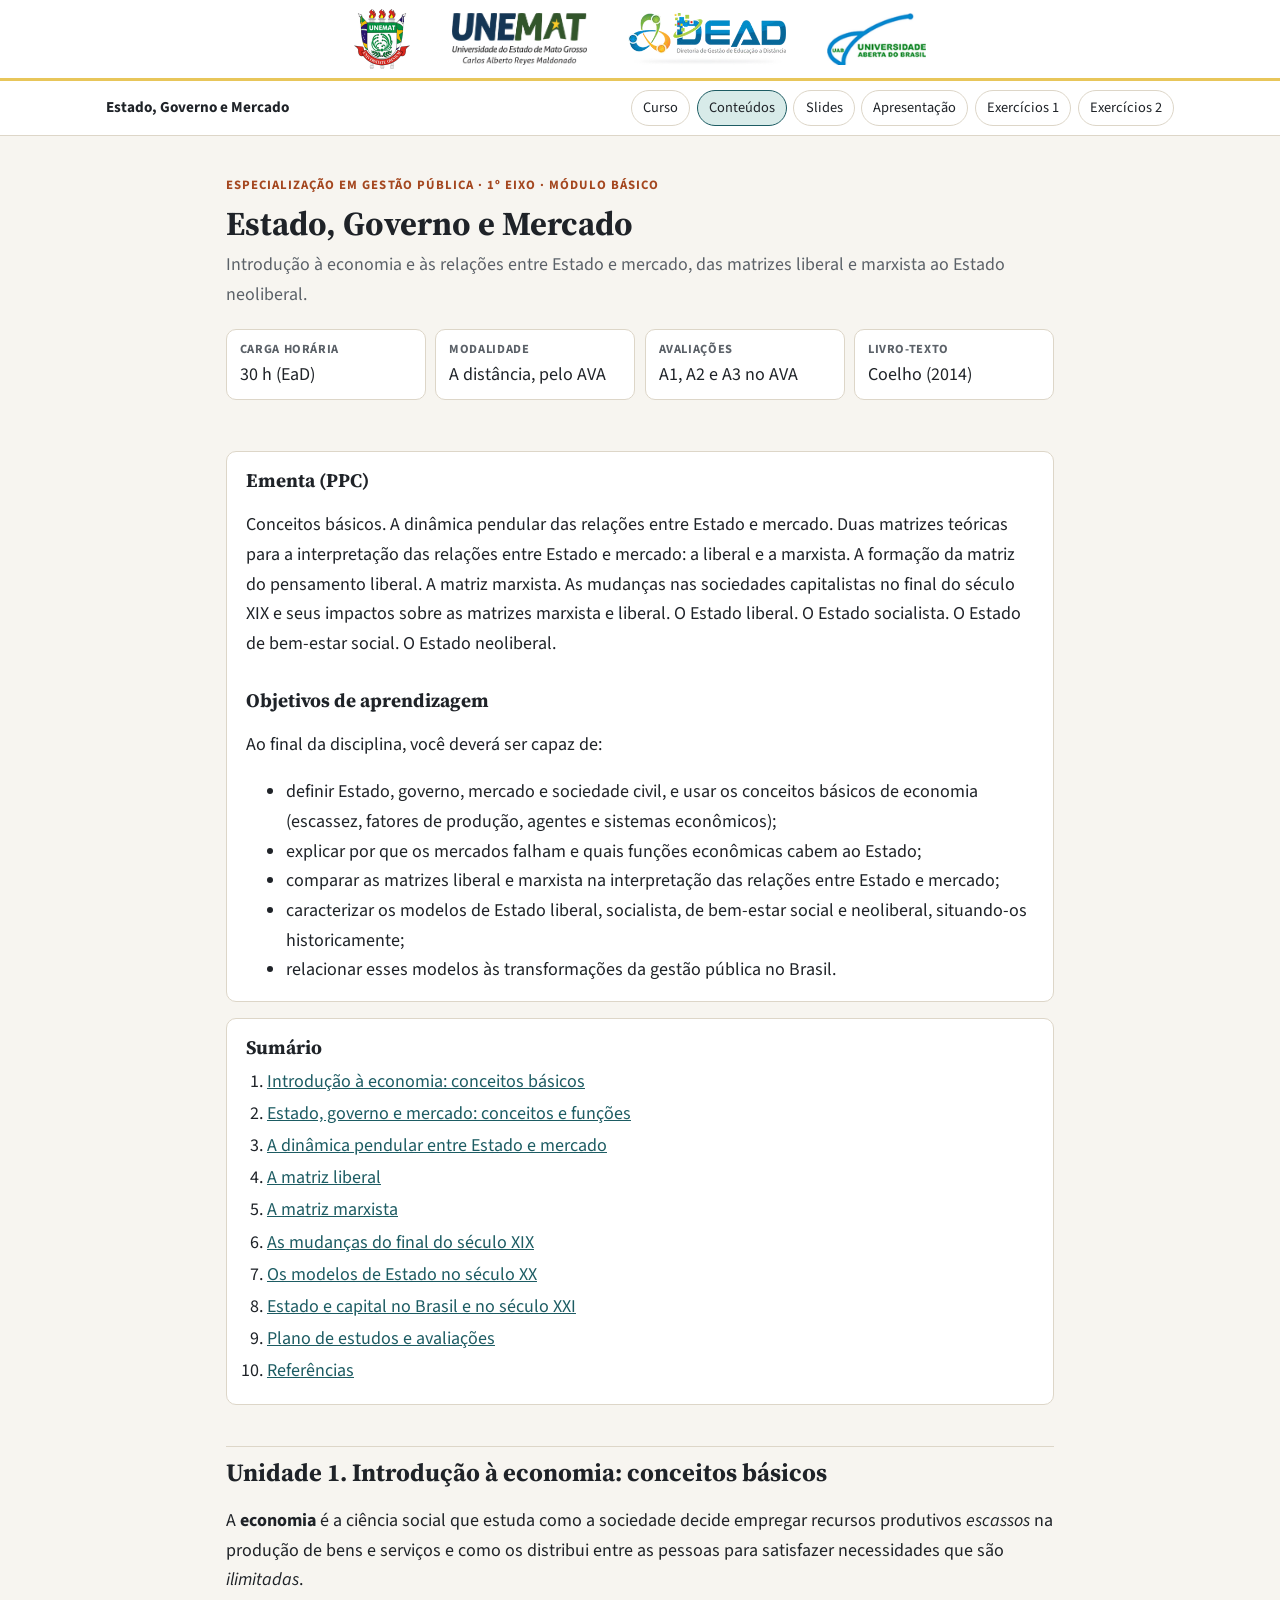
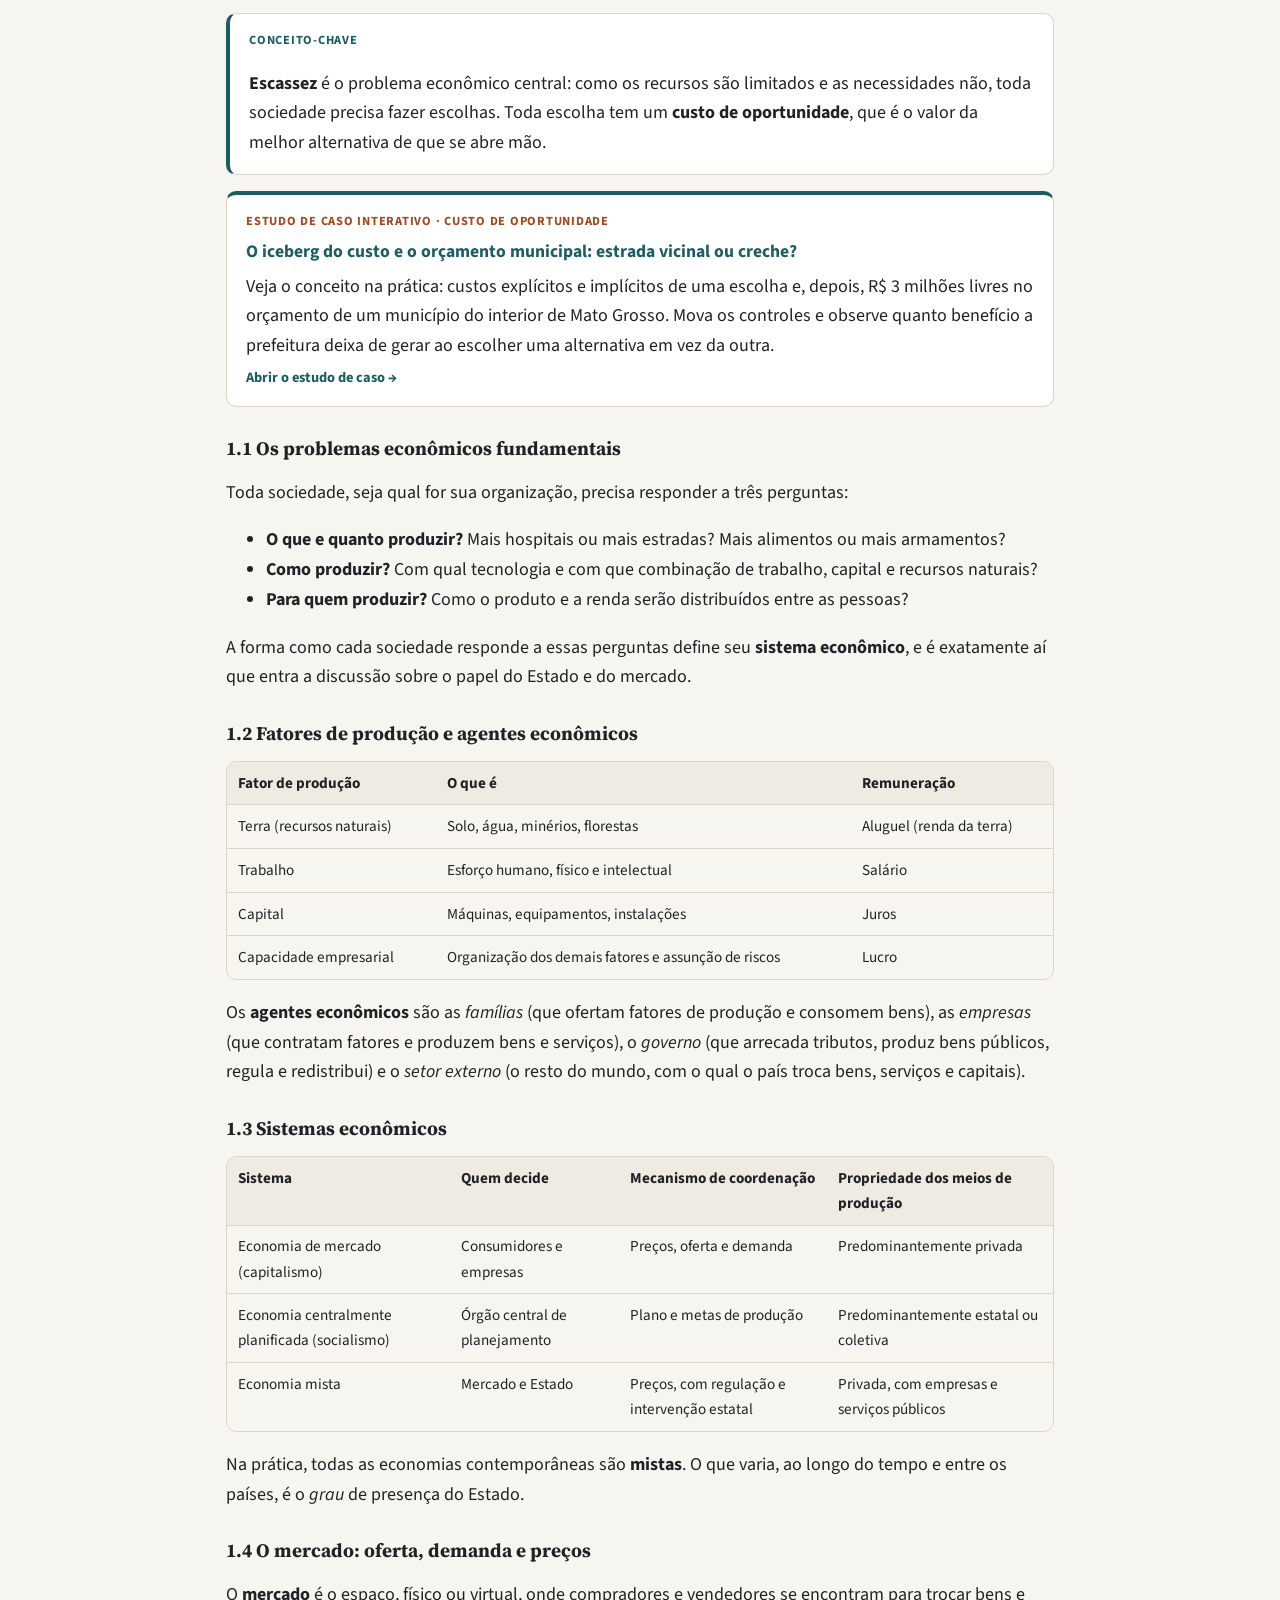
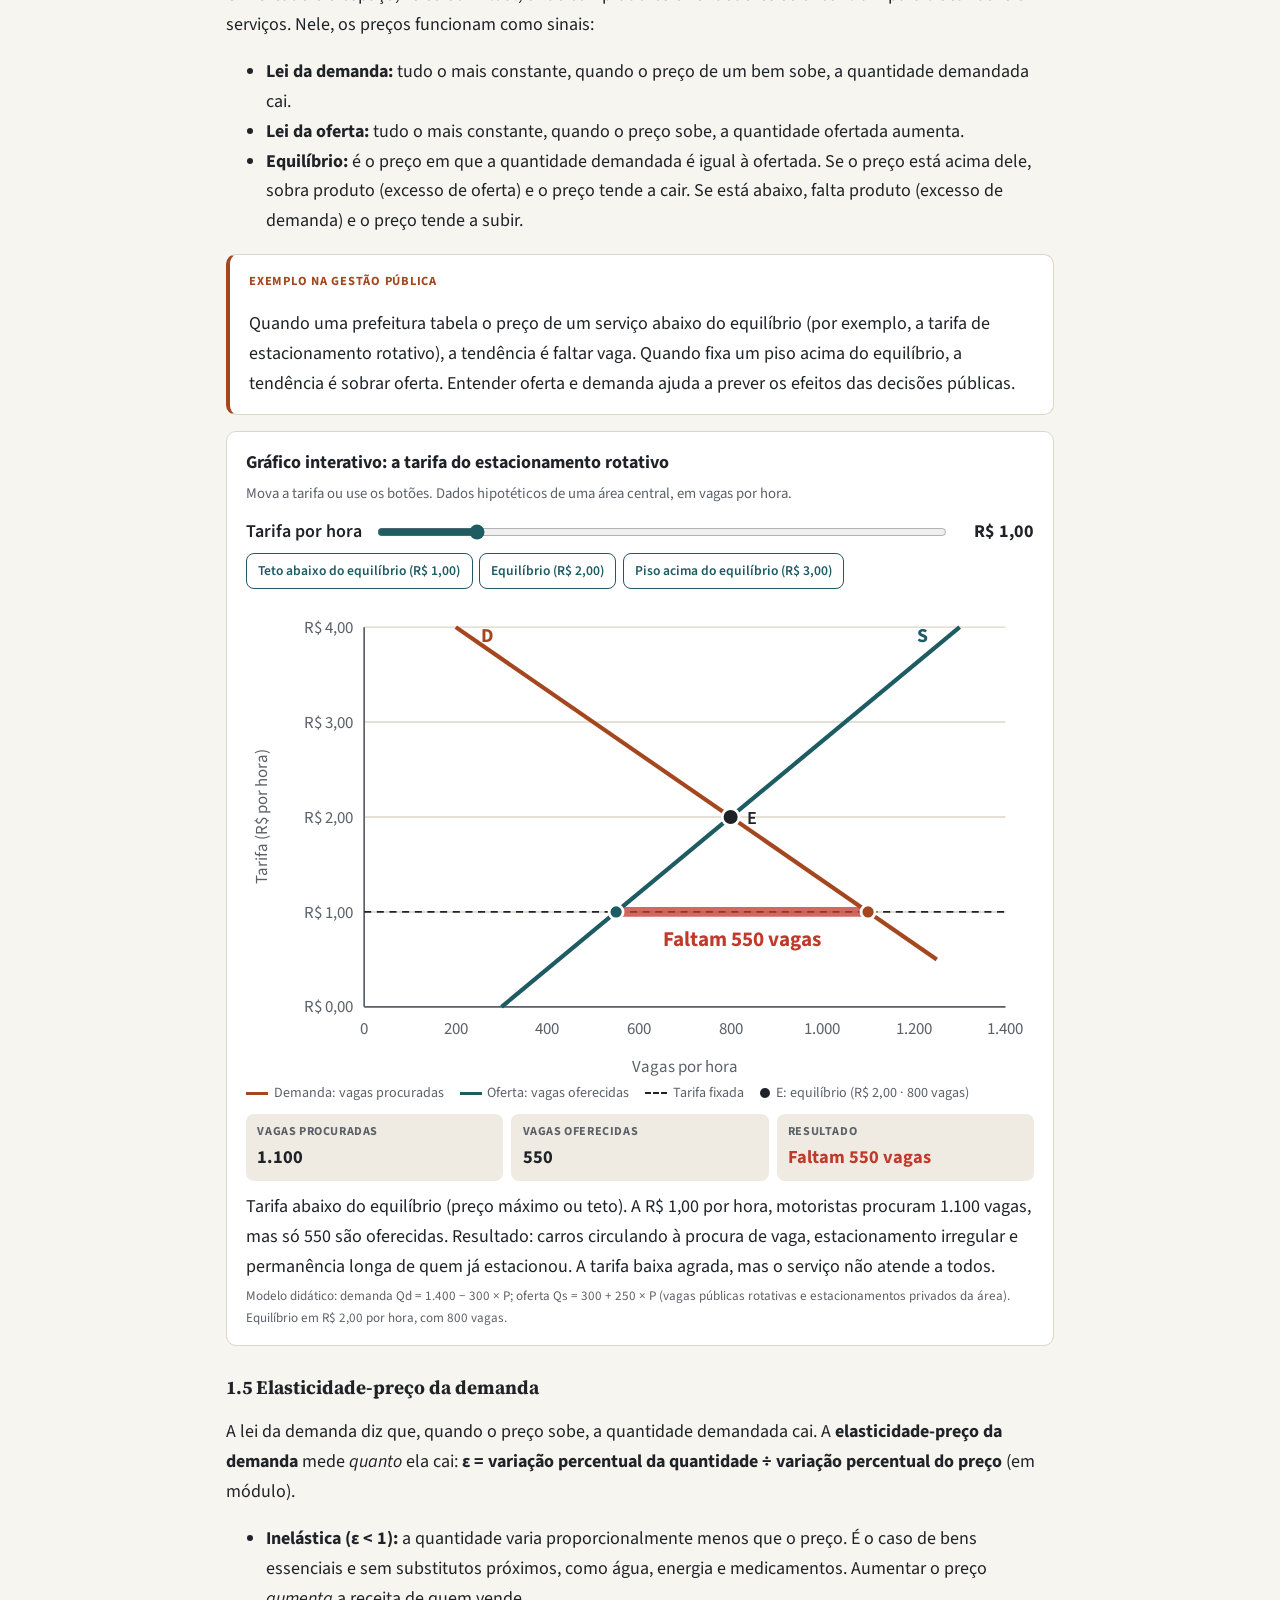
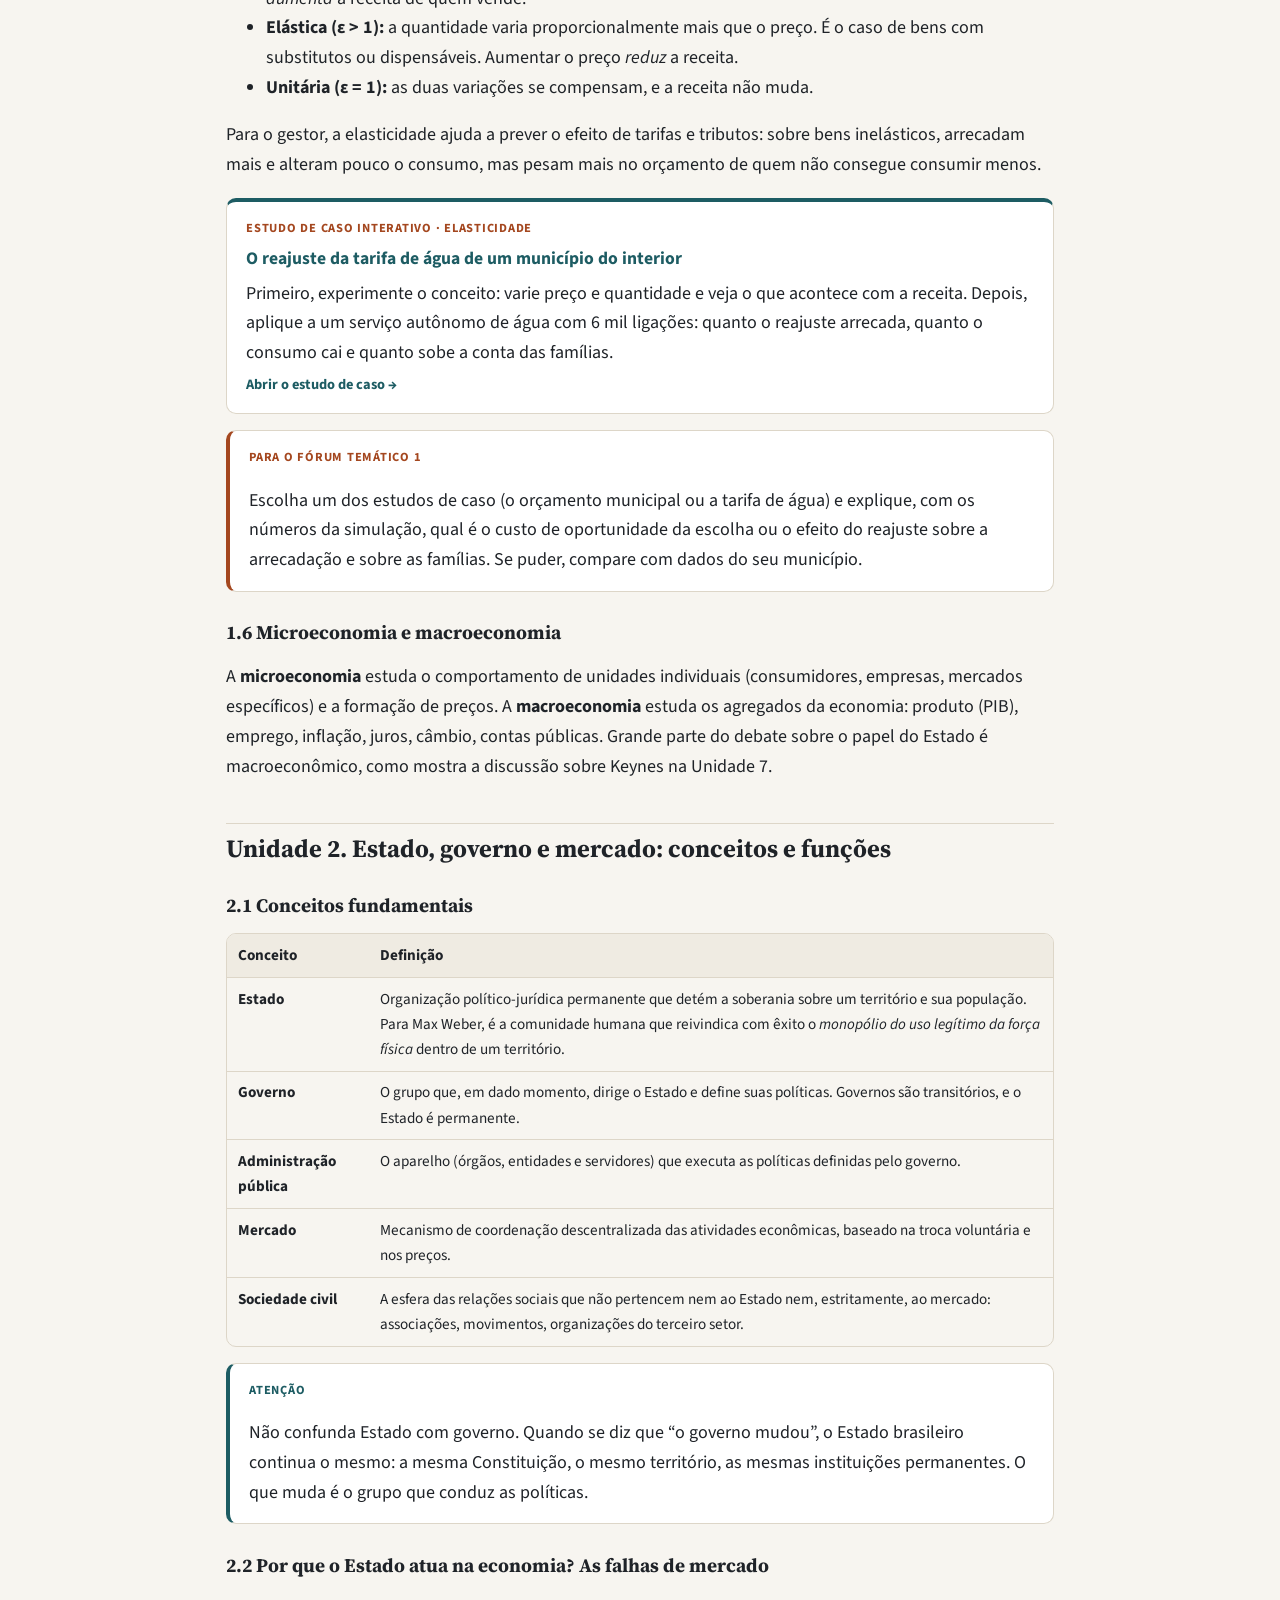
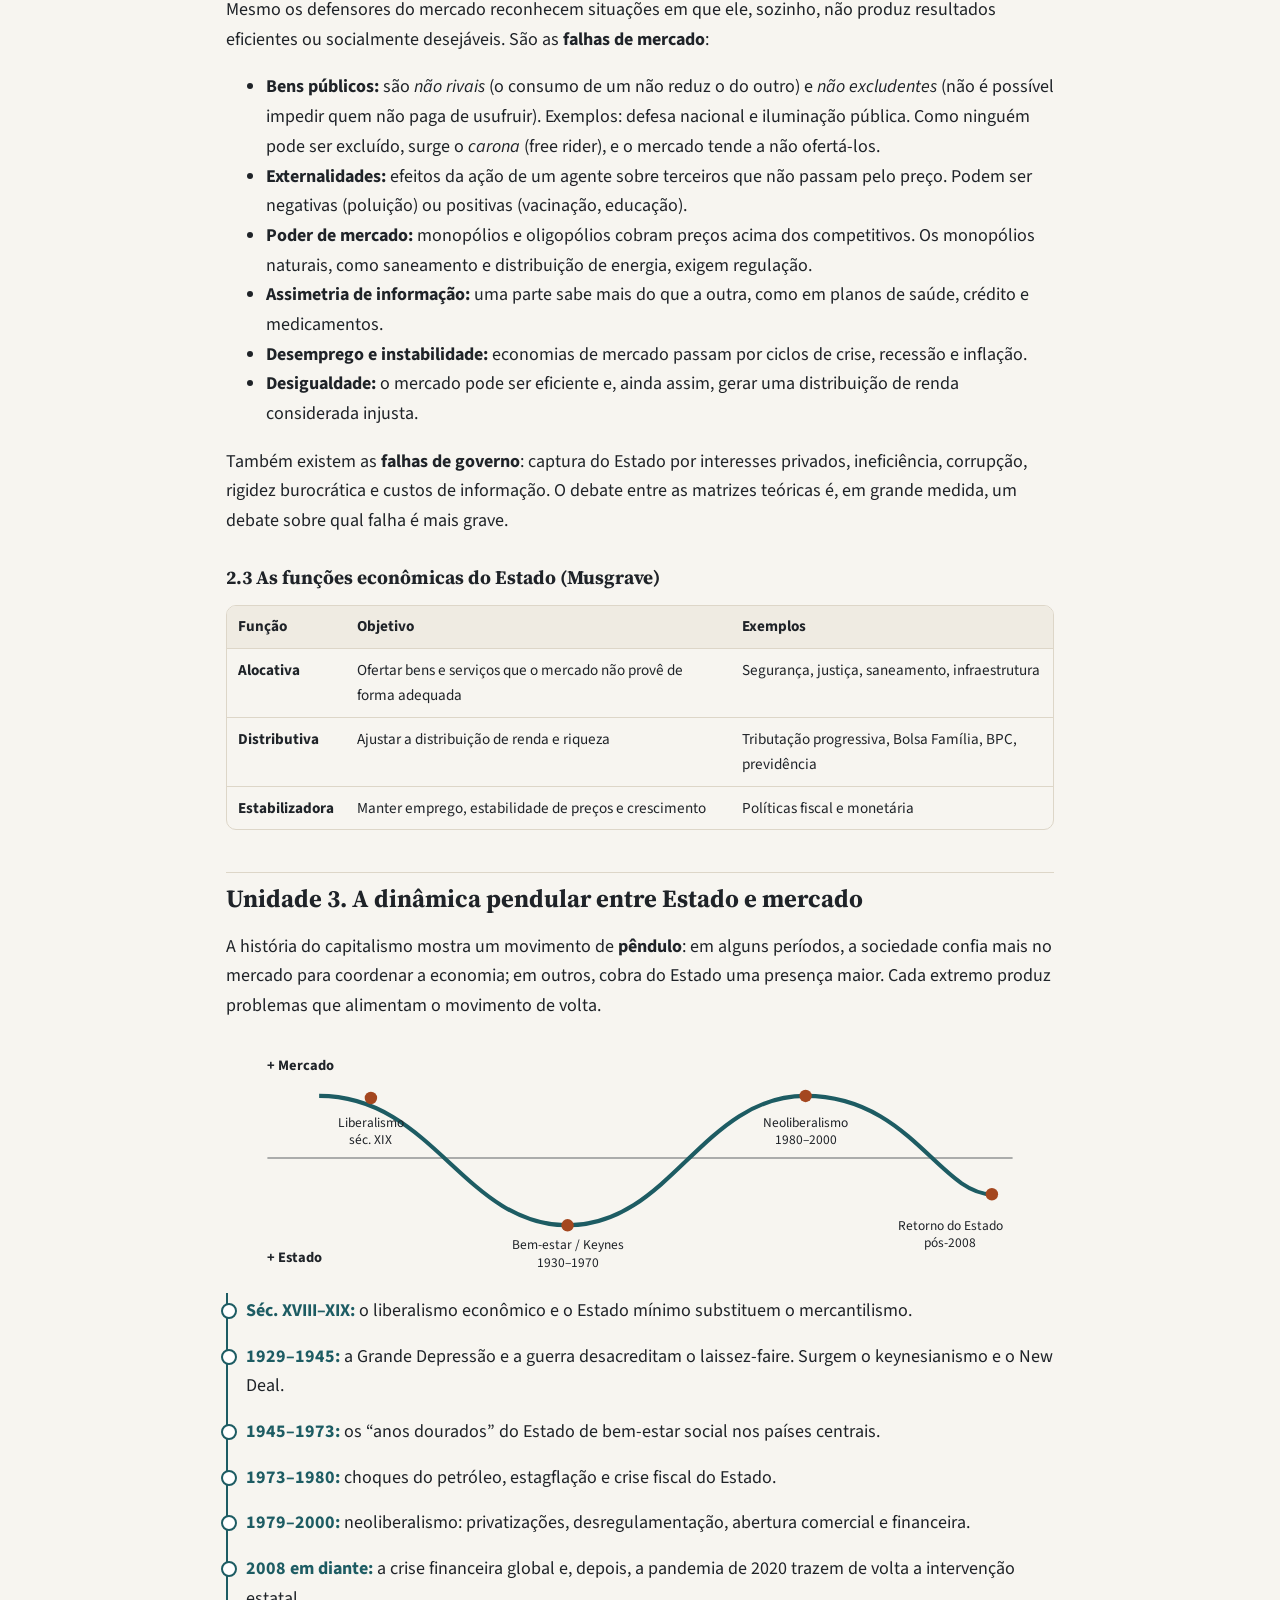
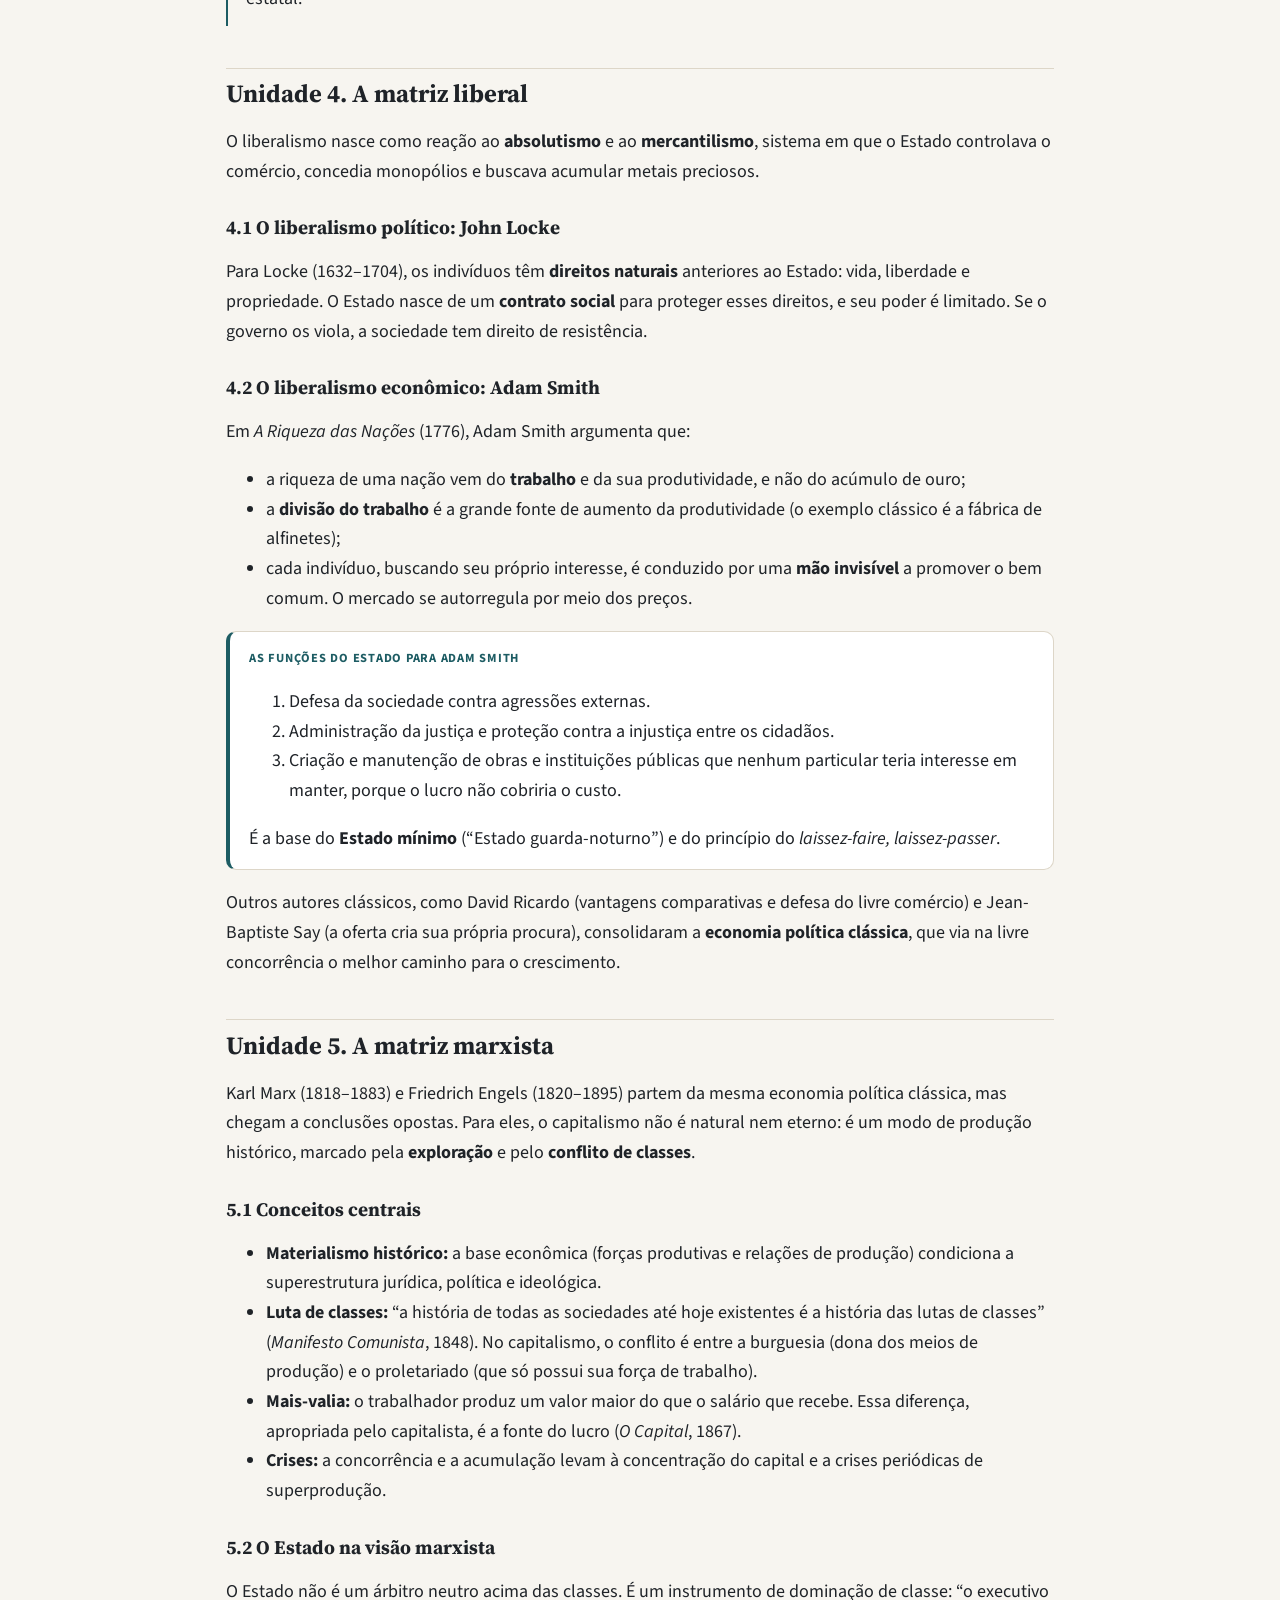
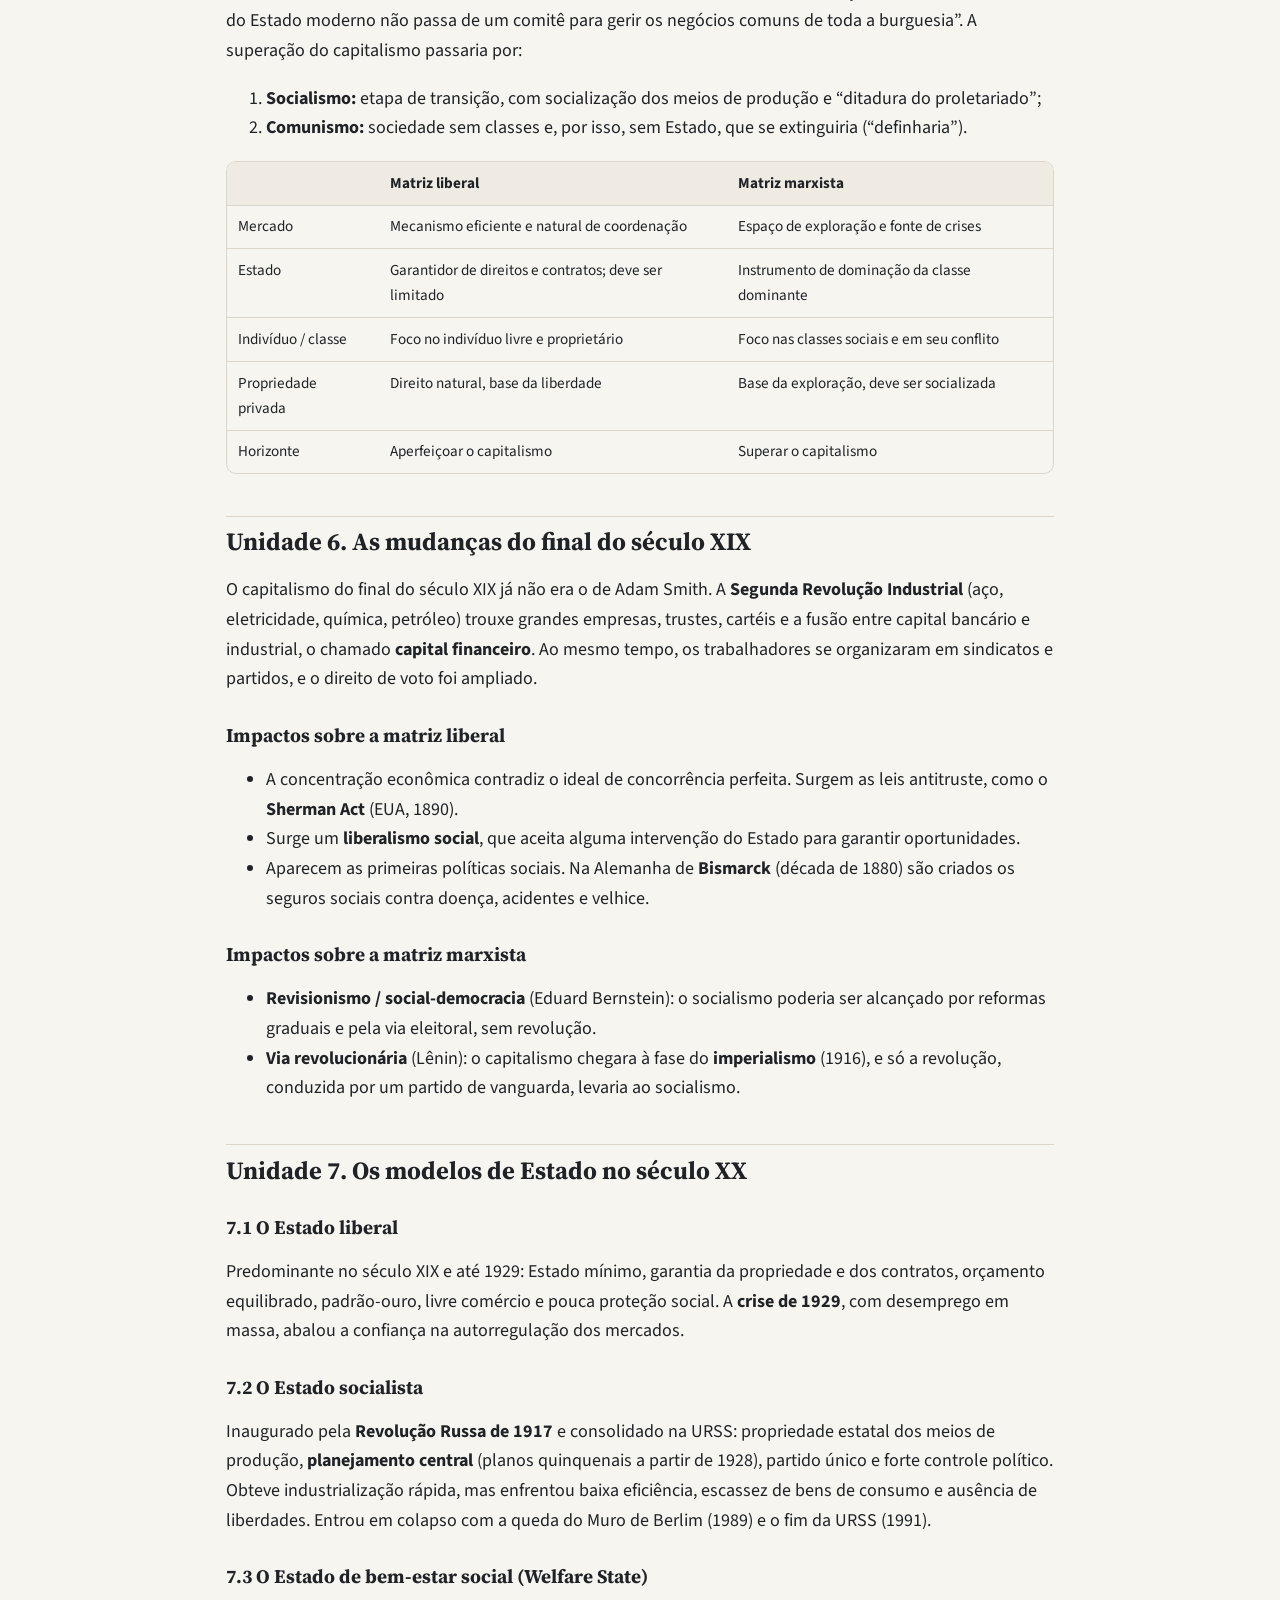
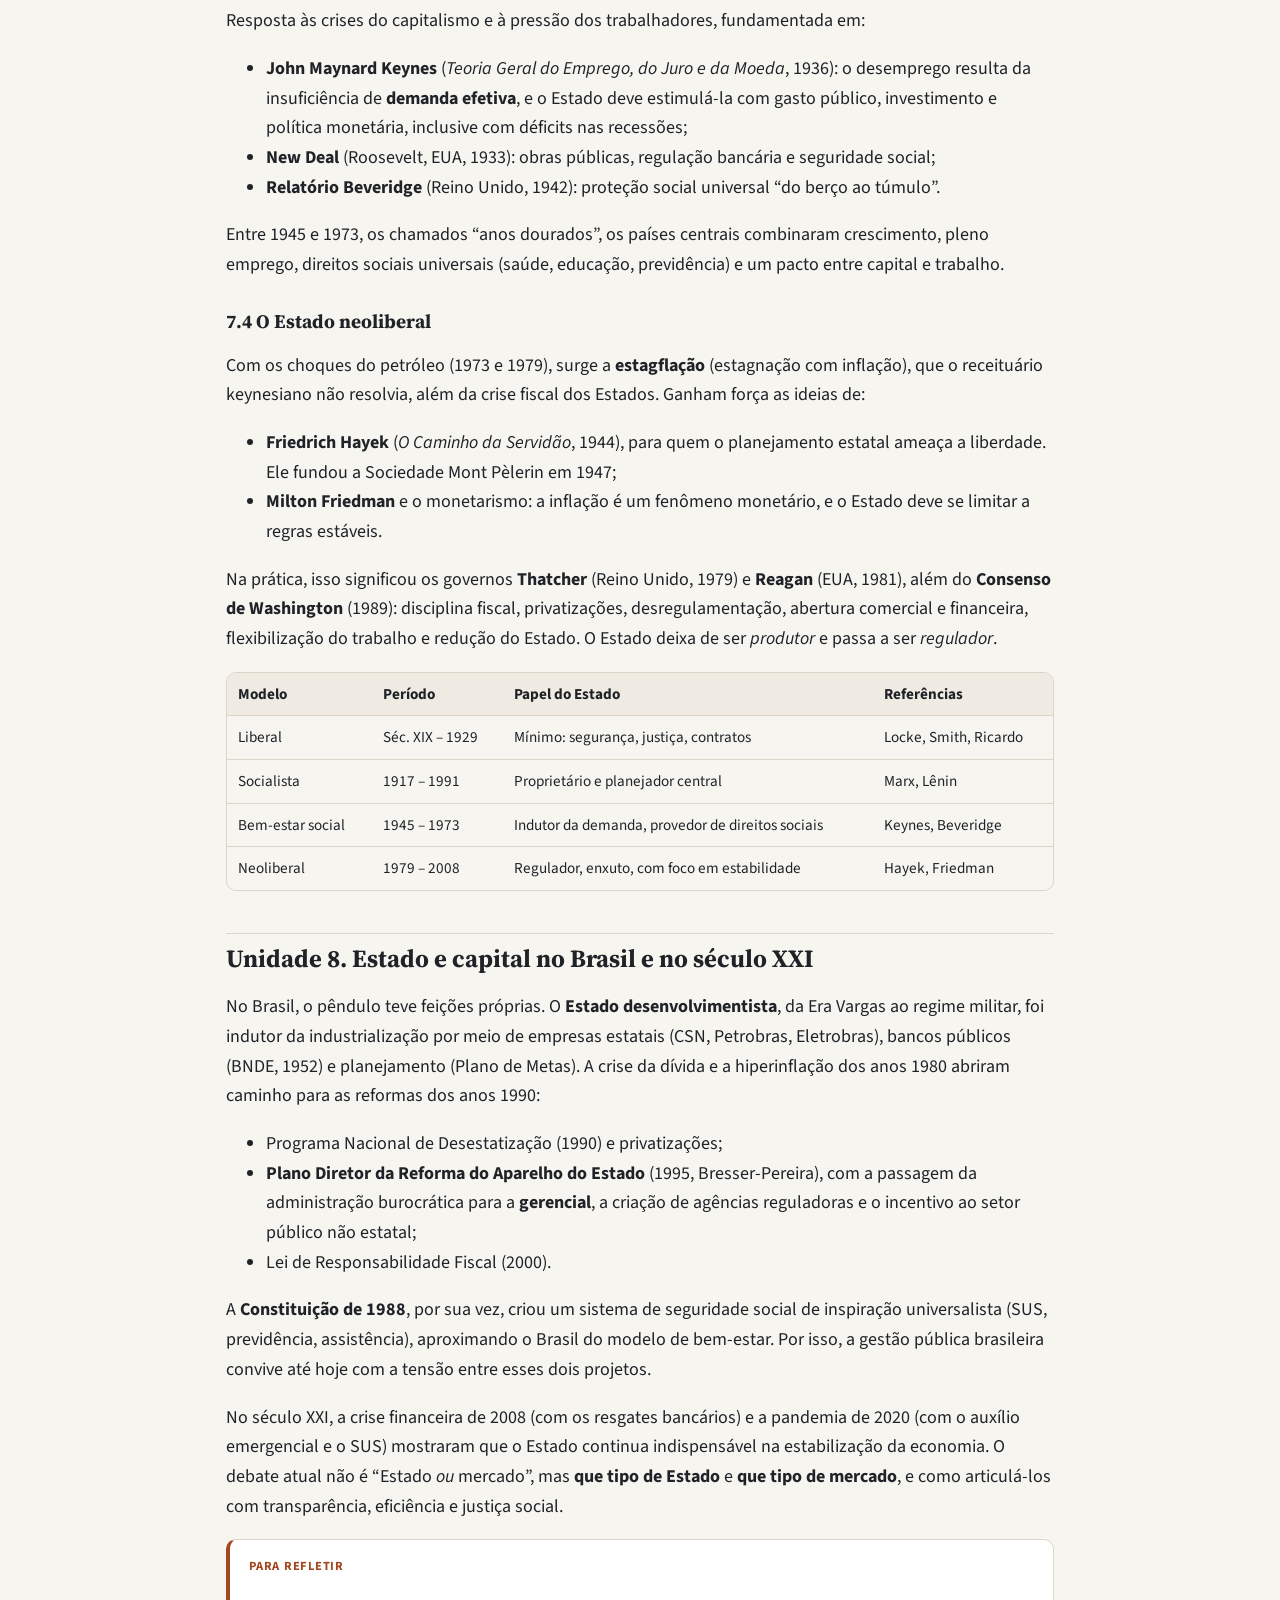
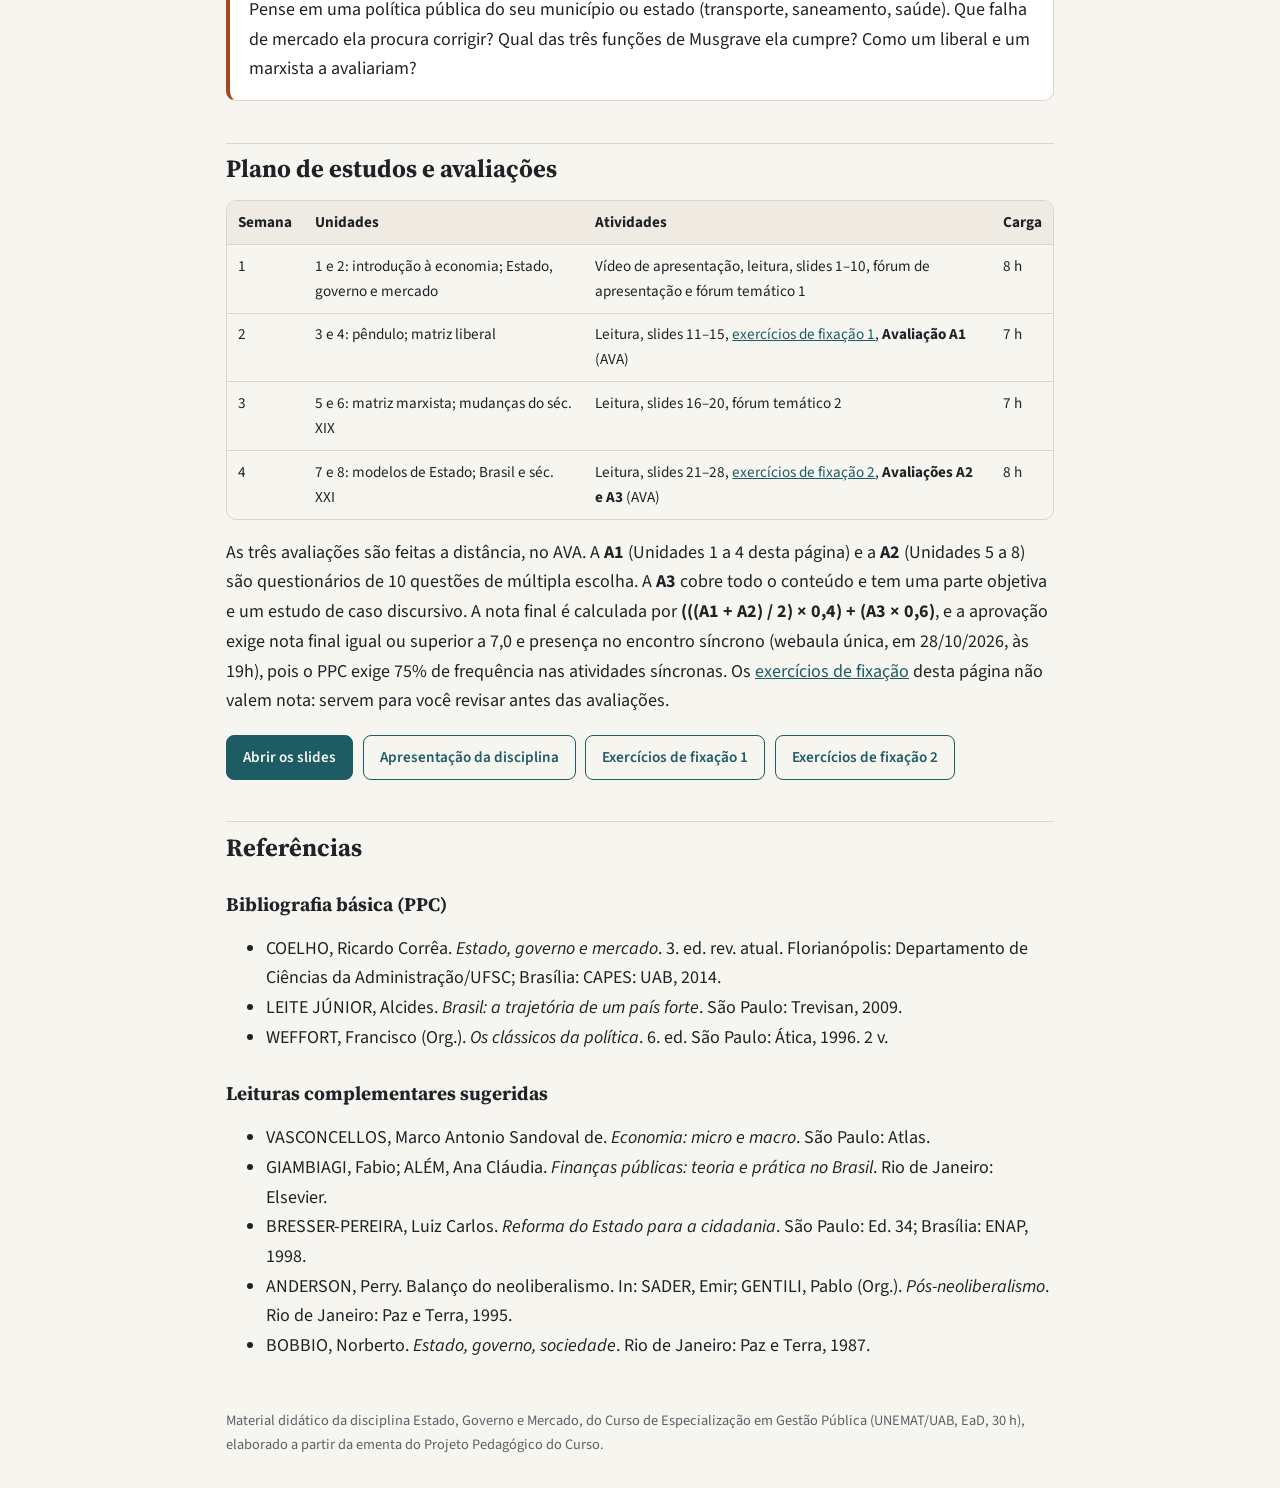
==== commit e0e2a312: "Estudos de caso junto aos conceitos: custo de oportunidade no início da Unidade 1 e elasticidade em " ====
--- a/disciplina-01-estado-governo-mercado/index.html
+++ b/disciplina-01-estado-governo-mercado/index.html
@@ -22,7 +22,7 @@
 <link rel="preconnect" href="https://fonts.googleapis.com">
 <link rel="preconnect" href="https://fonts.gstatic.com" crossorigin>
 <link href="https://fonts.googleapis.com/css2?family=Source+Sans+3:wght@400;600;700&family=Source+Serif+4:wght@600;700&display=swap" rel="stylesheet">
-<link rel="stylesheet" href="assets/style.css?v=20260927b">
+<link rel="stylesheet" href="assets/style.css?v=20260927c">
 </head>
 <body>
 <div class="inst" role="banner" aria-label="UNEMAT · DEAD · UAB">
@@ -79,7 +79,7 @@
 <nav class="card toc" aria-label="Sumário">
   <h3 style="margin-top:0">Sumário</h3>
   <ol>
-    <li><a href="#u1">Introdução à economia: conceitos básicos</a> <span class="toc-sub">(com <a href="#casos">estudos de caso</a>)</span></li>
+    <li><a href="#u1">Introdução à economia: conceitos básicos</a></li>
     <li><a href="#u2">Estado, governo e mercado: conceitos e funções</a></li>
     <li><a href="#u3">A dinâmica pendular entre Estado e mercado</a></li>
     <li><a href="#u4">A matriz liberal</a></li>
@@ -101,6 +101,13 @@
   <div class="label">Conceito-chave</div>
   <p><strong>Escassez</strong> é o problema econômico central: como os recursos são limitados e as necessidades não, toda sociedade precisa fazer escolhas. Toda escolha tem um <strong>custo de oportunidade</strong>, que é o valor da melhor alternativa de que se abre mão.</p>
 </div>
+
+<a class="card caso caso-inline" id="caso-custo" href="estudos-de-caso/custo-de-oportunidade.html">
+  <span class="caso-n">Estudo de caso interativo · Custo de oportunidade</span>
+  <strong>O iceberg do custo e o orçamento municipal: estrada vicinal ou creche?</strong>
+  <span>Veja o conceito na prática: custos explícitos e implícitos de uma escolha e, depois, R$ 3 milhões livres no orçamento de um município do interior de Mato Grosso. Mova os controles e observe quanto benefício a prefeitura deixa de gerar ao escolher uma alternativa em vez da outra.</span>
+  <span class="caso-tags">Abrir o estudo de caso →</span>
+</a>
 
 <h3>1.1 Os problemas econômicos fundamentais</h3>
 <p>Toda sociedade, seja qual for sua organização, precisa responder a três perguntas:</p>
@@ -246,35 +253,29 @@
 })();
 </script>
 
-<h3>1.5 Microeconomia e macroeconomia</h3>
-<p>A <strong>microeconomia</strong> estuda o comportamento de unidades individuais (consumidores, empresas, mercados específicos) e a formação de preços. A <strong>macroeconomia</strong> estuda os agregados da economia: produto (PIB), emprego, inflação, juros, câmbio, contas públicas. Grande parte do debate sobre o papel do Estado é macroeconômico, como mostra a discussão sobre Keynes na Unidade 7.</p>
-
-<h3 id="casos">1.6 Estudos de caso: a economia na pecuária e na gestão pública de Mato Grosso</h3>
-<p>Três estudos de caso interativos aplicam os conceitos desta unidade a situações de Mato Grosso. Em cada um, mova os controles e observe como os números e os gráficos mudam; depois, leia os quadros de interpretação. Os valores são ordens de grandeza e parâmetros didáticos, indicados em cada página.</p>
-<div class="casos">
-  <a class="card caso" href="estudos-de-caso/custo-de-oportunidade.html">
-    <span class="caso-n">Estudo de caso 1</span>
-    <strong>Custo de oportunidade</strong>
-    <span>O custo invisível das escolhas: custos explícitos e implícitos e R$ 3 milhões livres no orçamento de um município do interior (estrada vicinal ou creche?).</span>
-    <span class="caso-tags">Seção 1 · escassez e escolha</span>
-  </a>
-  <a class="card caso" href="estudos-de-caso/oferta-e-demanda.html">
-    <span class="caso-n">Estudo de caso 2</span>
-    <strong>Oferta e demanda</strong>
-    <span>A China amplia as compras de carne (deslocamento da demanda) e a arroba sobe enquanto o abate cai (retenção de matrizes e ciclo pecuário).</span>
-    <span class="caso-tags">Seção 1.4 · mercado e preços</span>
-  </a>
-  <a class="card caso" href="estudos-de-caso/elasticidade.html">
-    <span class="caso-n">Estudo de caso 3</span>
-    <strong>Elasticidade</strong>
-    <span>O conceito de elasticidade-preço da demanda e o reajuste da tarifa de água de um município do interior: quando o aumento eleva ou derruba a arrecadação, e quem paga a conta.</span>
-    <span class="caso-tags">Seção 1.4 · sensibilidade ao preço</span>
-  </a>
-</div>
+<h3 id="elasticidade">1.5 Elasticidade-preço da demanda</h3>
+<p>A lei da demanda diz que, quando o preço sobe, a quantidade demandada cai. A <strong>elasticidade-preço da demanda</strong> mede <em>quanto</em> ela cai: <strong>ε = variação percentual da quantidade ÷ variação percentual do preço</strong> (em módulo).</p>
+<ul>
+  <li><strong>Inelástica (ε &lt; 1):</strong> a quantidade varia proporcionalmente menos que o preço. É o caso de bens essenciais e sem substitutos próximos, como água, energia e medicamentos. Aumentar o preço <em>aumenta</em> a receita de quem vende.</li>
+  <li><strong>Elástica (ε &gt; 1):</strong> a quantidade varia proporcionalmente mais que o preço. É o caso de bens com substitutos ou dispensáveis. Aumentar o preço <em>reduz</em> a receita.</li>
+  <li><strong>Unitária (ε = 1):</strong> as duas variações se compensam, e a receita não muda.</li>
+</ul>
+<p>Para o gestor, a elasticidade ajuda a prever o efeito de tarifas e tributos: sobre bens inelásticos, arrecadam mais e alteram pouco o consumo, mas pesam mais no orçamento de quem não consegue consumir menos.</p>
+
+<a class="card caso caso-inline" id="caso-elasticidade" href="estudos-de-caso/elasticidade.html">
+  <span class="caso-n">Estudo de caso interativo · Elasticidade</span>
+  <strong>O reajuste da tarifa de água de um município do interior</strong>
+  <span>Primeiro, experimente o conceito: varie preço e quantidade e veja o que acontece com a receita. Depois, aplique a um serviço autônomo de água com 6 mil ligações: quanto o reajuste arrecada, quanto o consumo cai e quanto sobe a conta das famílias.</span>
+  <span class="caso-tags">Abrir o estudo de caso →</span>
+</a>
+
 <div class="card box-ex">
   <div class="label">Para o fórum temático 1</div>
-  <p>Escolha um dos cenários de gestão pública (o orçamento municipal ou a tarifa de água) e explique, com os números do estudo de caso, qual é o custo de oportunidade ou o efeito do preço sobre a arrecadação. Se puder, compare com dados do seu município.</p>
-</div>
+  <p>Escolha um dos estudos de caso (o orçamento municipal ou a tarifa de água) e explique, com os números da simulação, qual é o custo de oportunidade da escolha ou o efeito do reajuste sobre a arrecadação e sobre as famílias. Se puder, compare com dados do seu município.</p>
+</div>
+
+<h3>1.6 Microeconomia e macroeconomia</h3>
+<p>A <strong>microeconomia</strong> estuda o comportamento de unidades individuais (consumidores, empresas, mercados específicos) e a formação de preços. A <strong>macroeconomia</strong> estuda os agregados da economia: produto (PIB), emprego, inflação, juros, câmbio, contas públicas. Grande parte do debate sobre o papel do Estado é macroeconômico, como mostra a discussão sobre Keynes na Unidade 7.</p>
 
 <!-- ============ UNIDADE 2 ============ -->
 <h2 id="u2">Unidade 2. Estado, governo e mercado: conceitos e funções</h2>
@@ -498,7 +499,6 @@
   <a class="btn secondary" href="apresentacao.html">Apresentação da disciplina</a>
   <a class="btn secondary" href="exercicios-1.html">Exercícios de fixação 1</a>
   <a class="btn secondary" href="exercicios-2.html">Exercícios de fixação 2</a>
-  <a class="btn secondary" href="#casos">Estudos de caso</a>
 </div>
 
 <!-- ============ REFERÊNCIAS ============ -->
--- a/disciplina-01-estado-governo-mercado/assets/style.css
+++ b/disciplina-01-estado-governo-mercado/assets/style.css
@@ -241,3 +241,5 @@
 .od-leitura { margin: .7rem 0 .3rem; }
 .od-fonte { font-size: .82rem; color: var(--muted); margin: 0; }
 @media (prefers-color-scheme: dark) { .od-falta-t, .od-neg { fill: #ff8a7a; color: #ff8a7a; } .od-sobra-t, .od-pos { fill: #f2c14e; color: #f2c14e; } }
+.caso-inline { margin: 1rem 0; }
+.caso-inline .caso-tags { font-weight: 700; color: var(--accent); font-size: .9rem; }
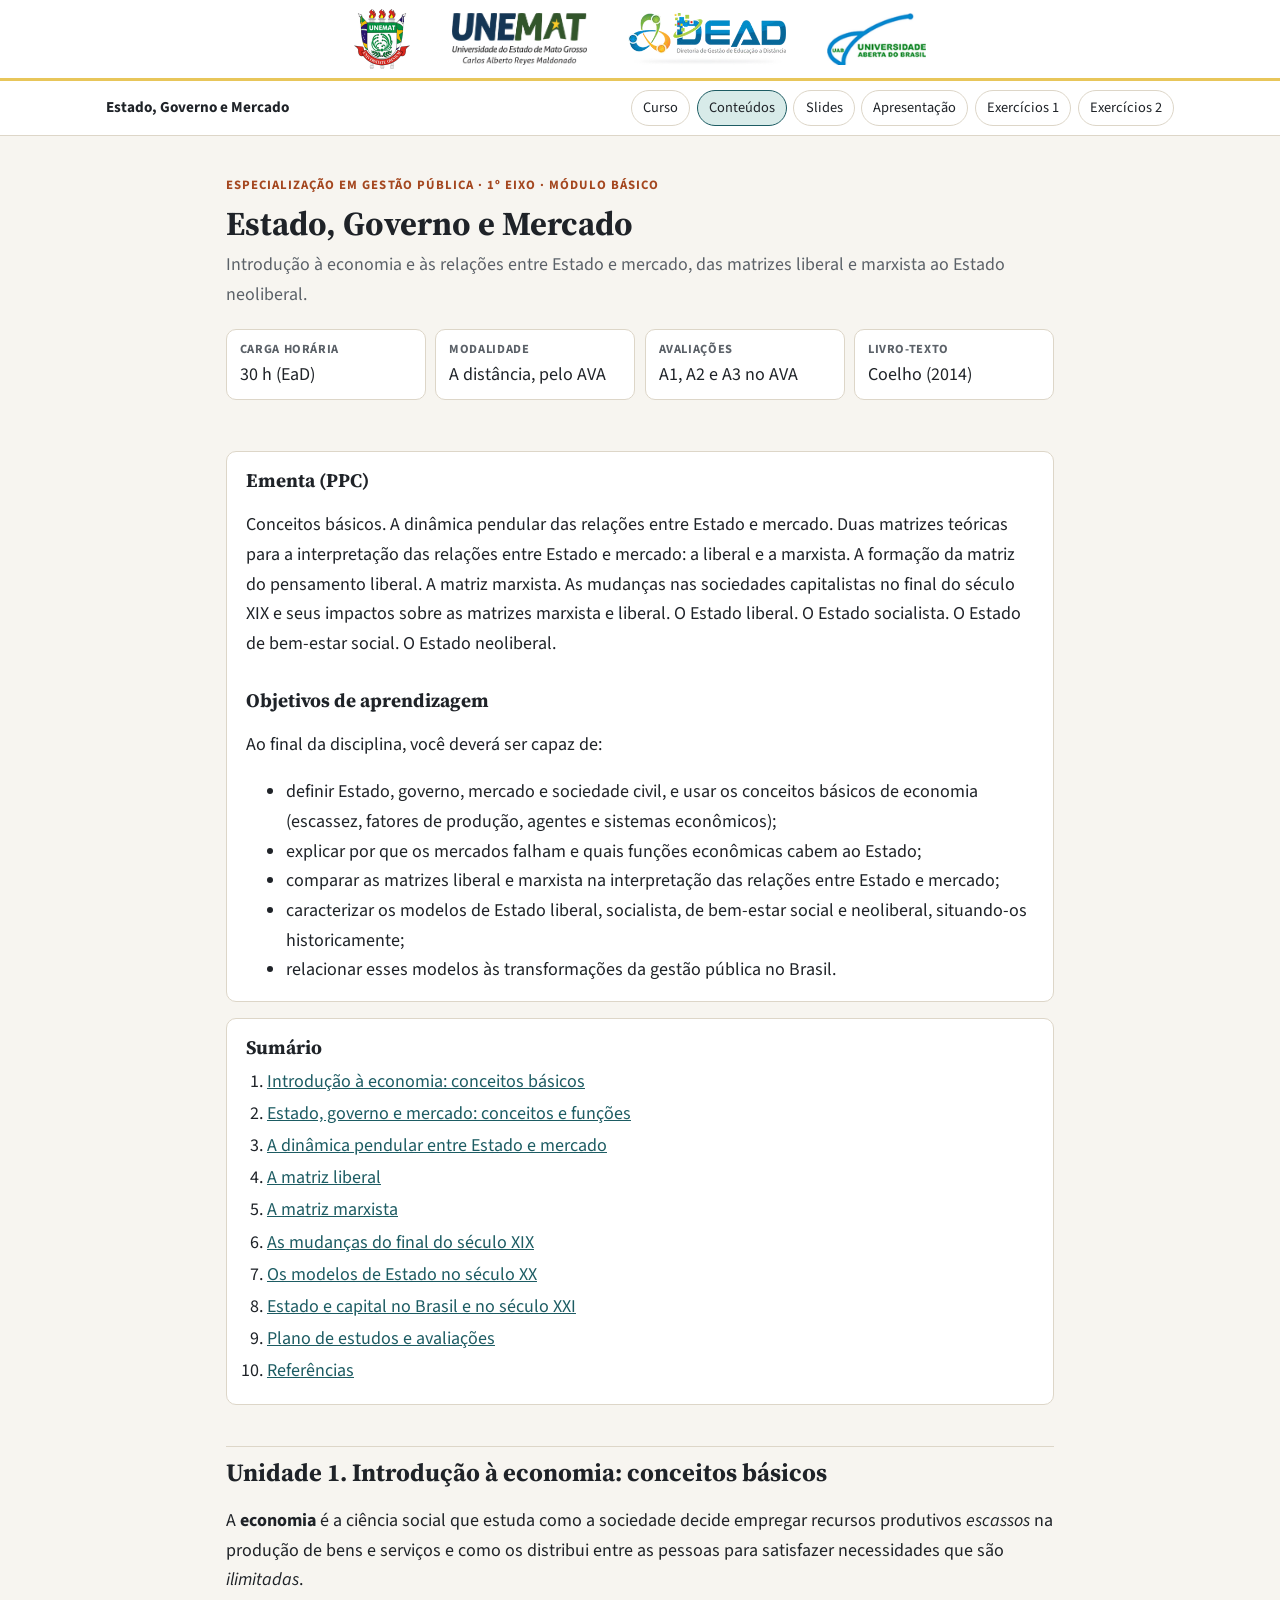
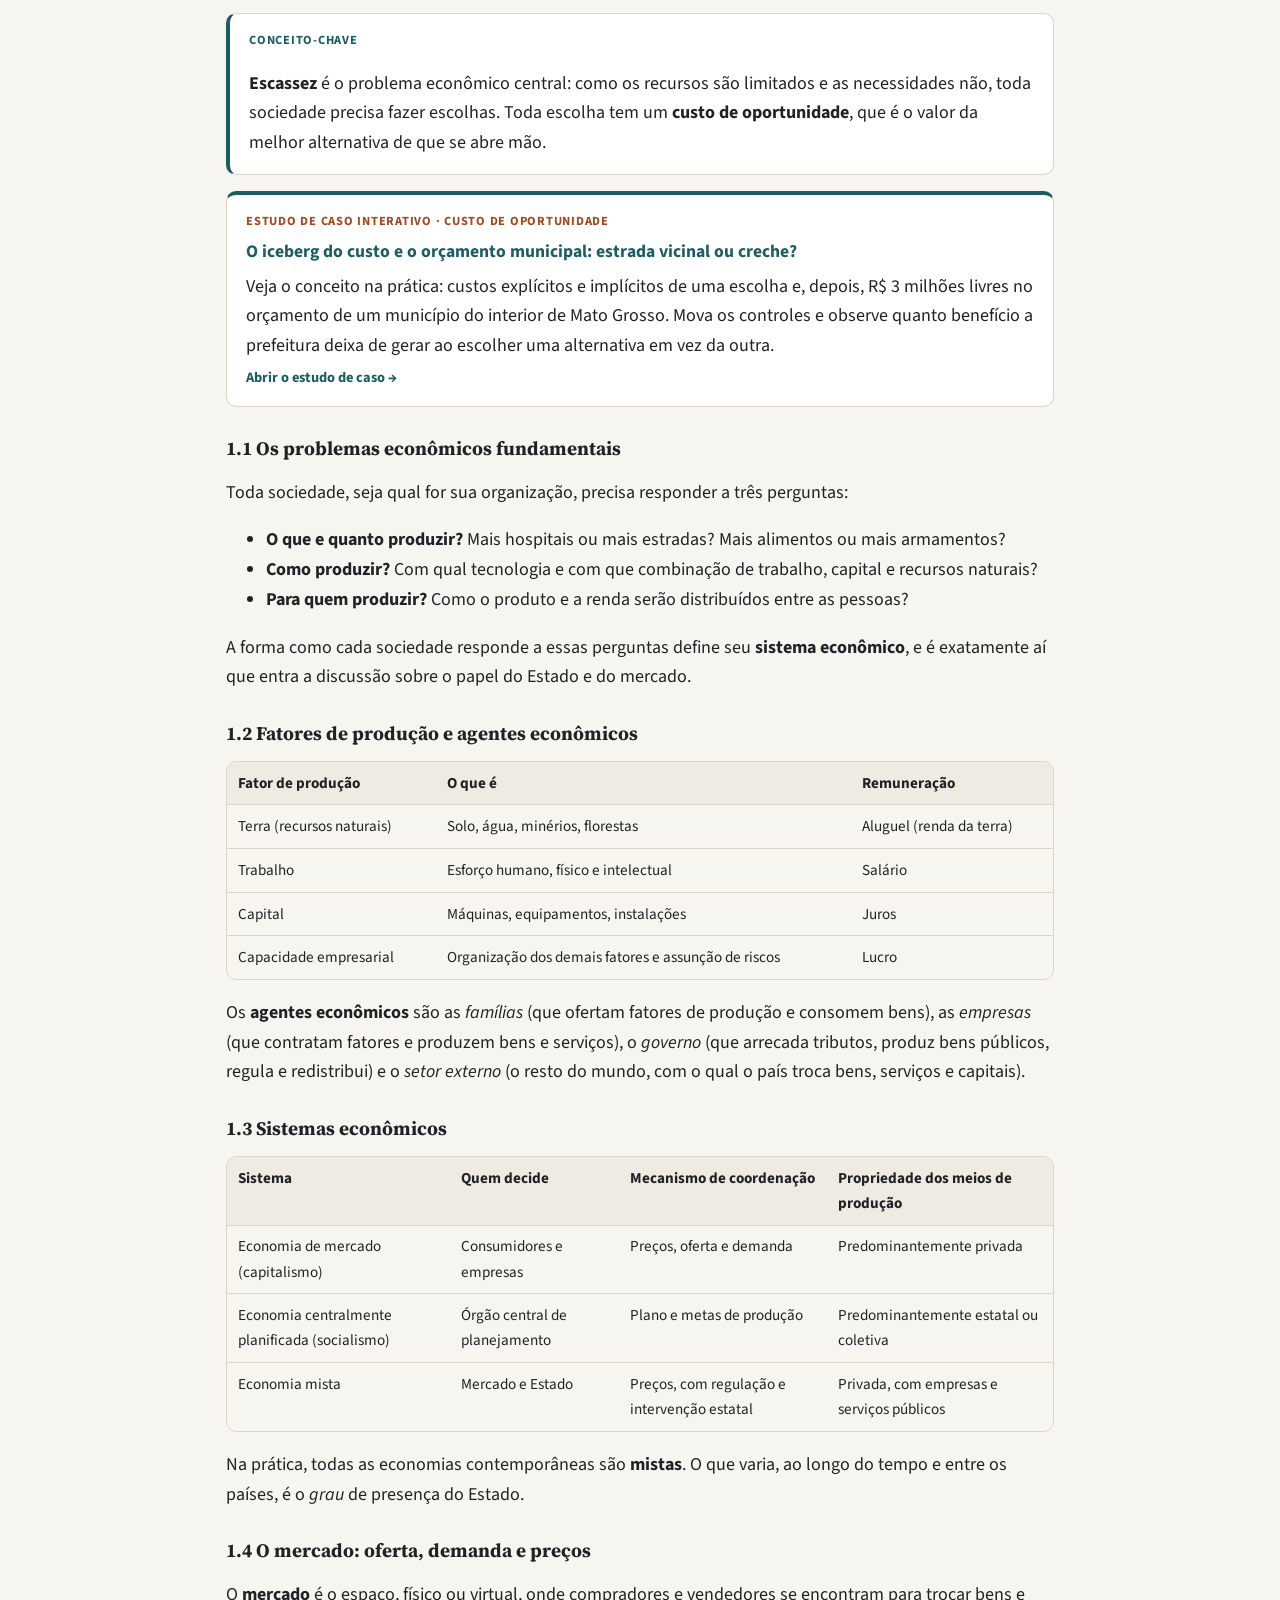
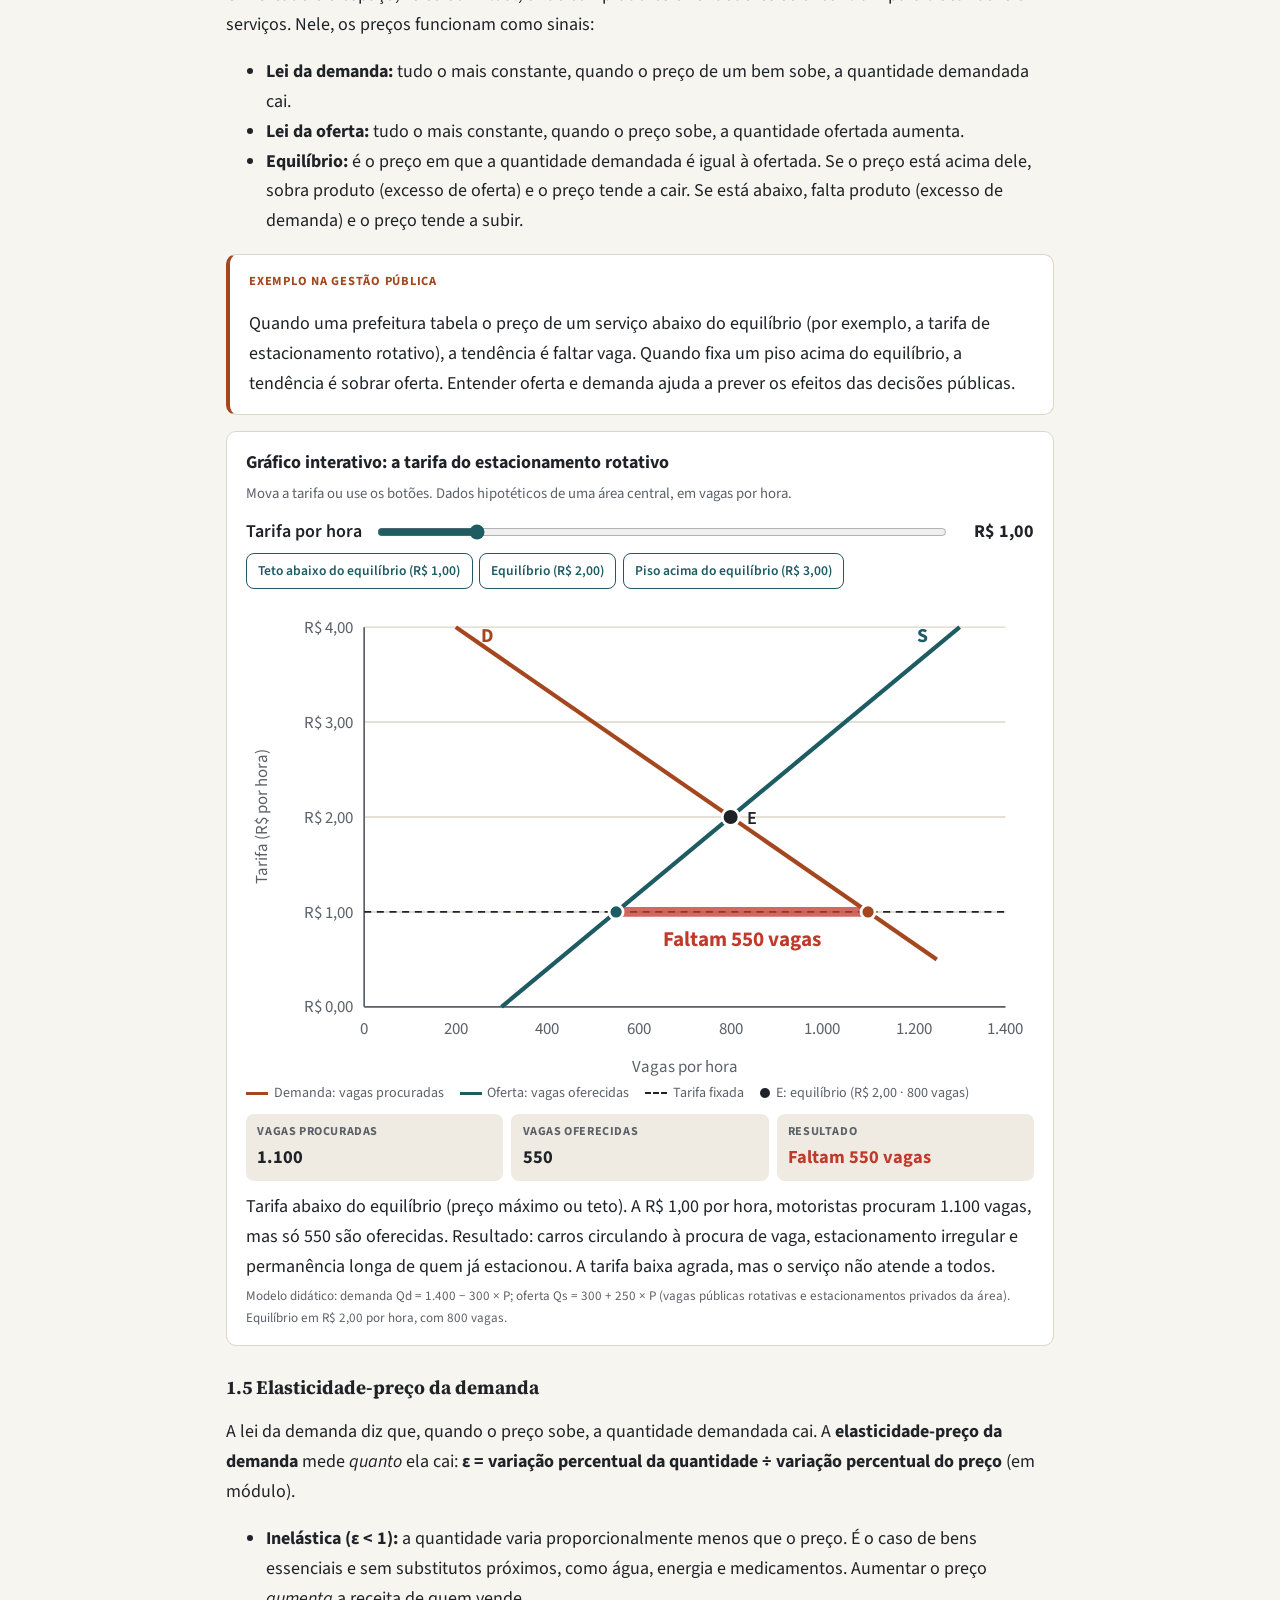
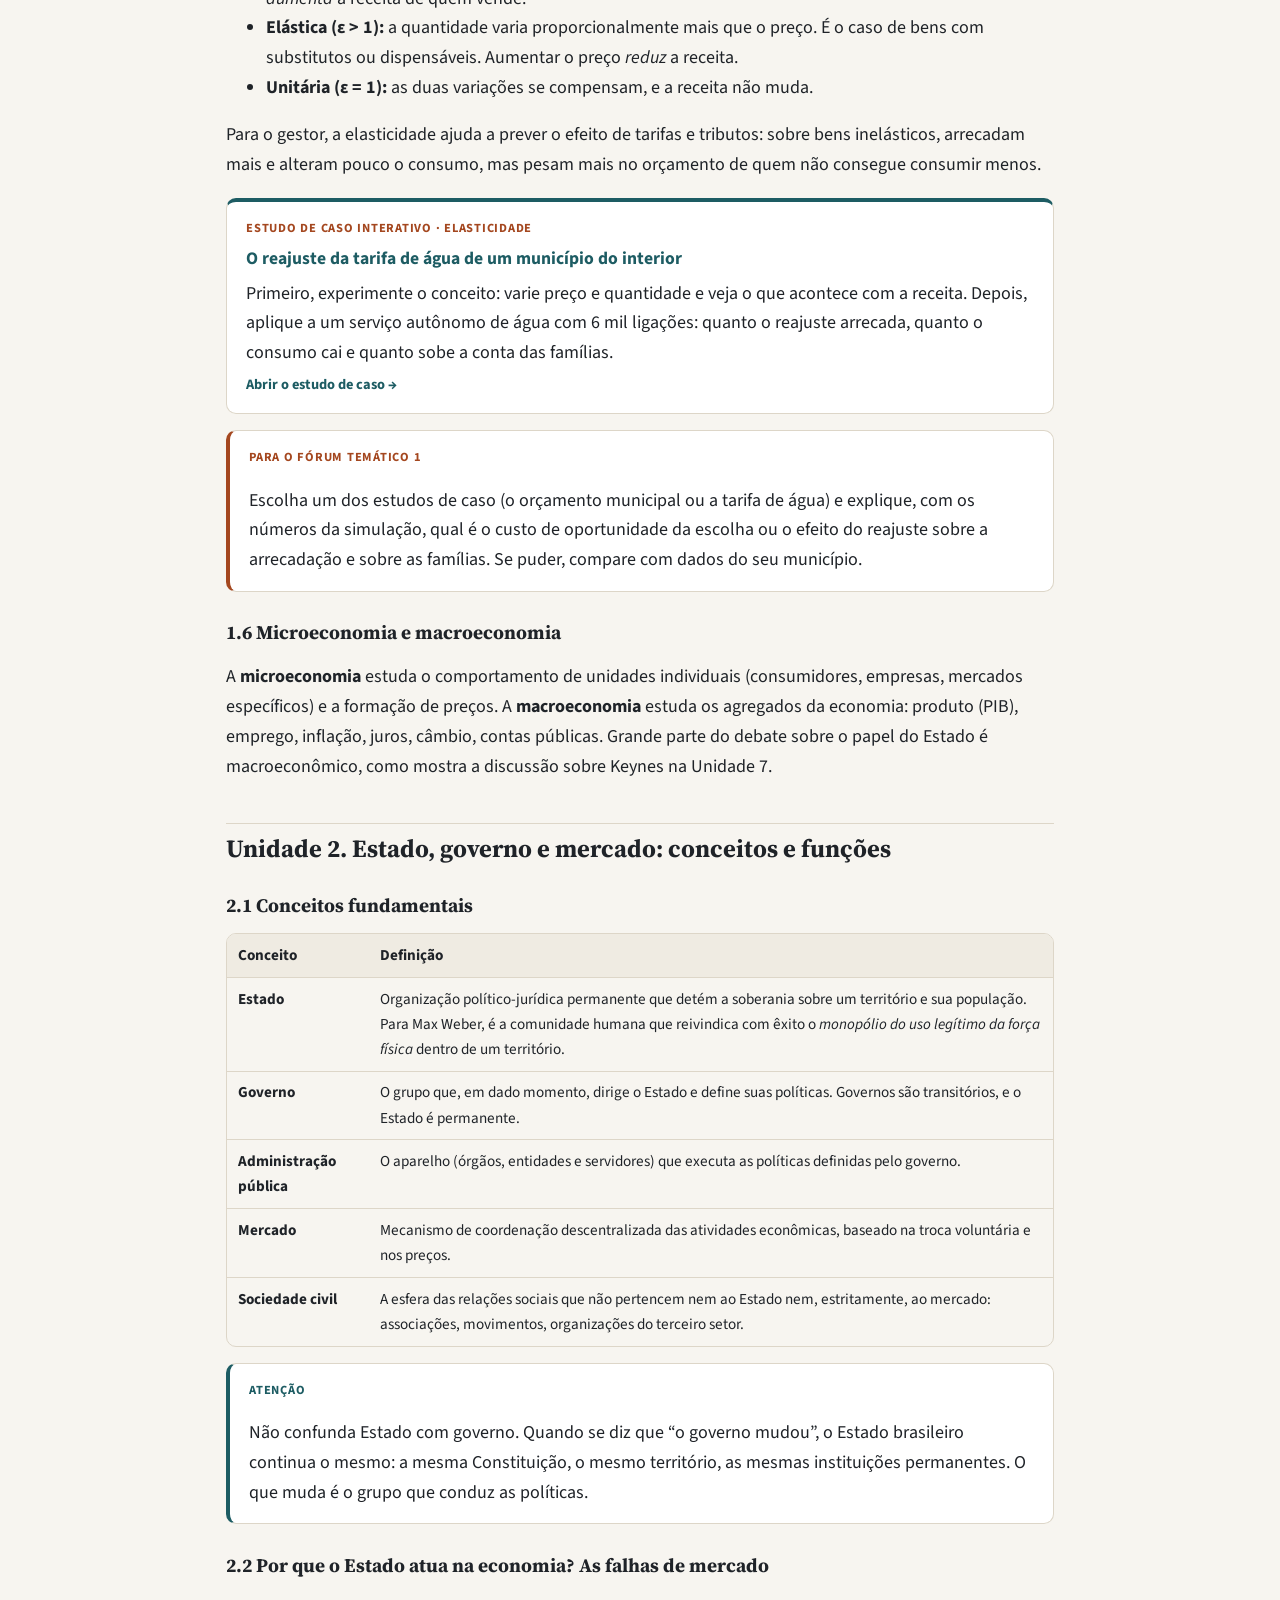
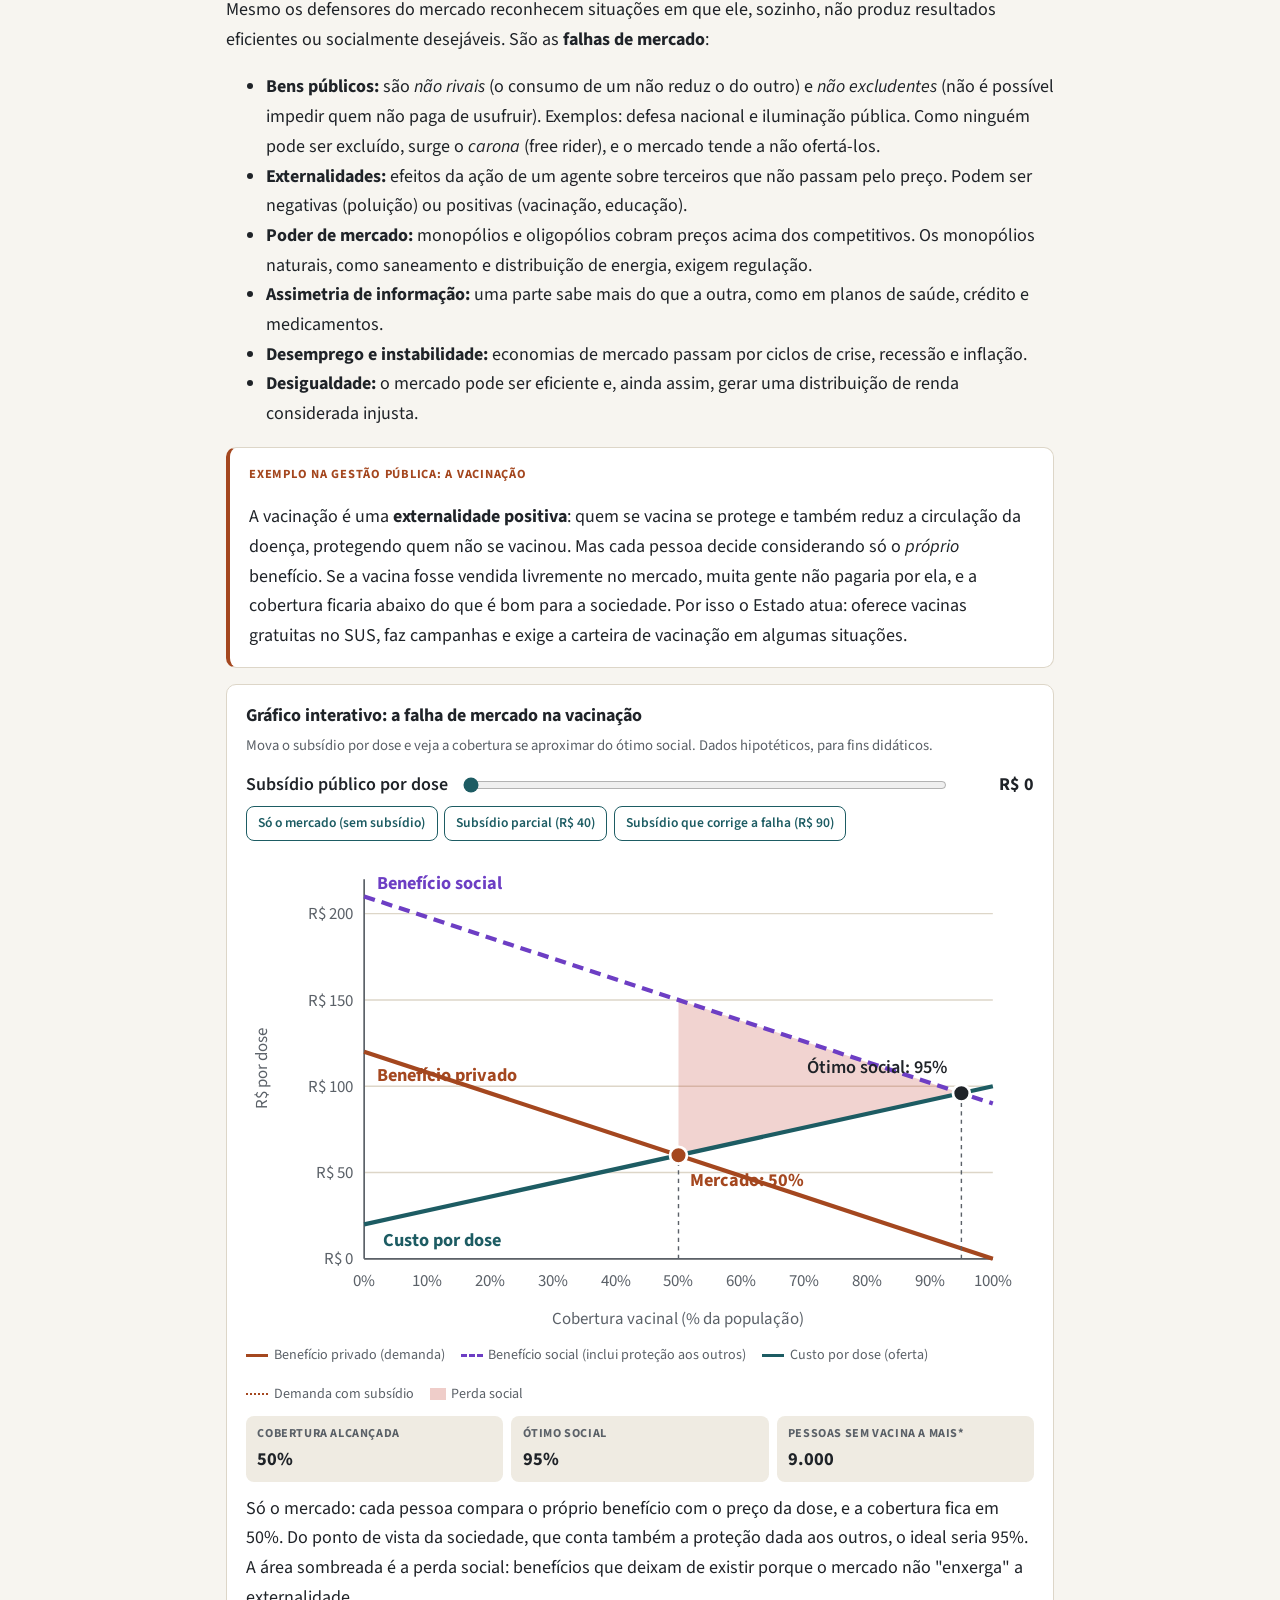
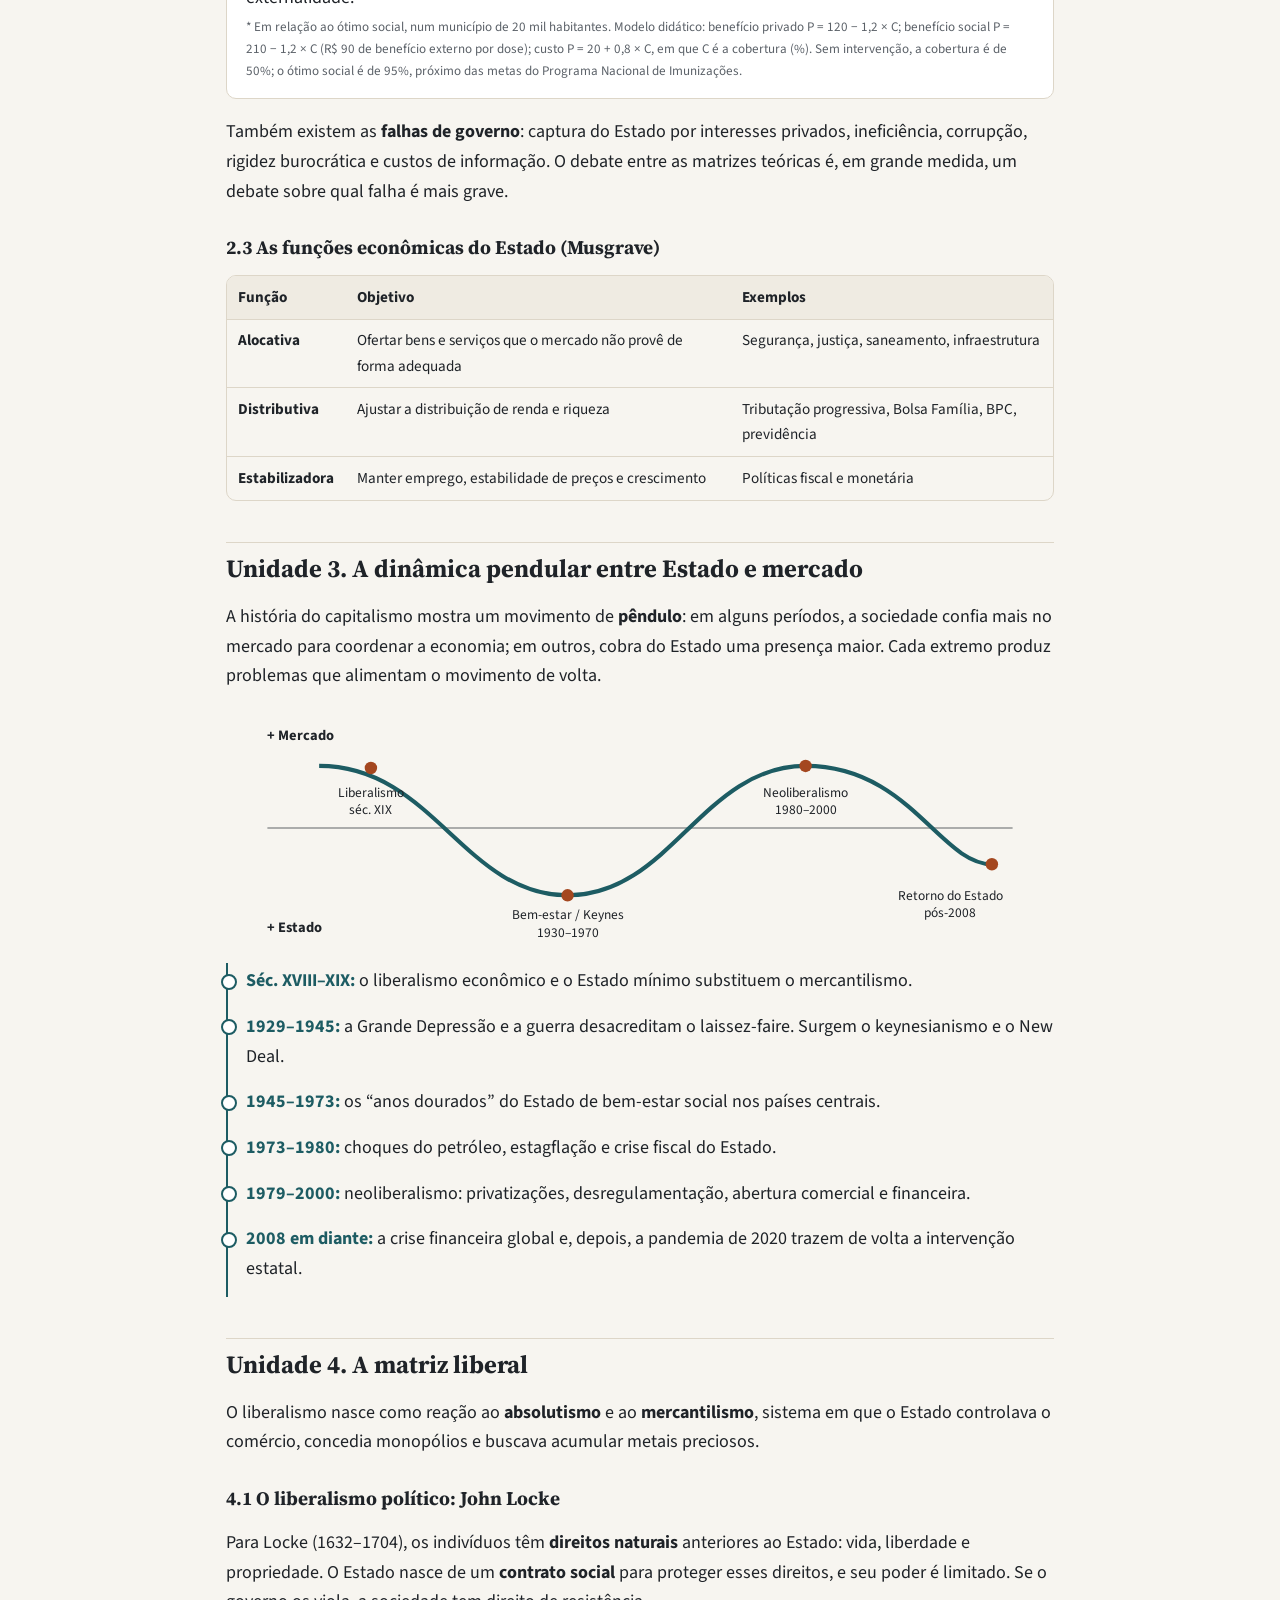
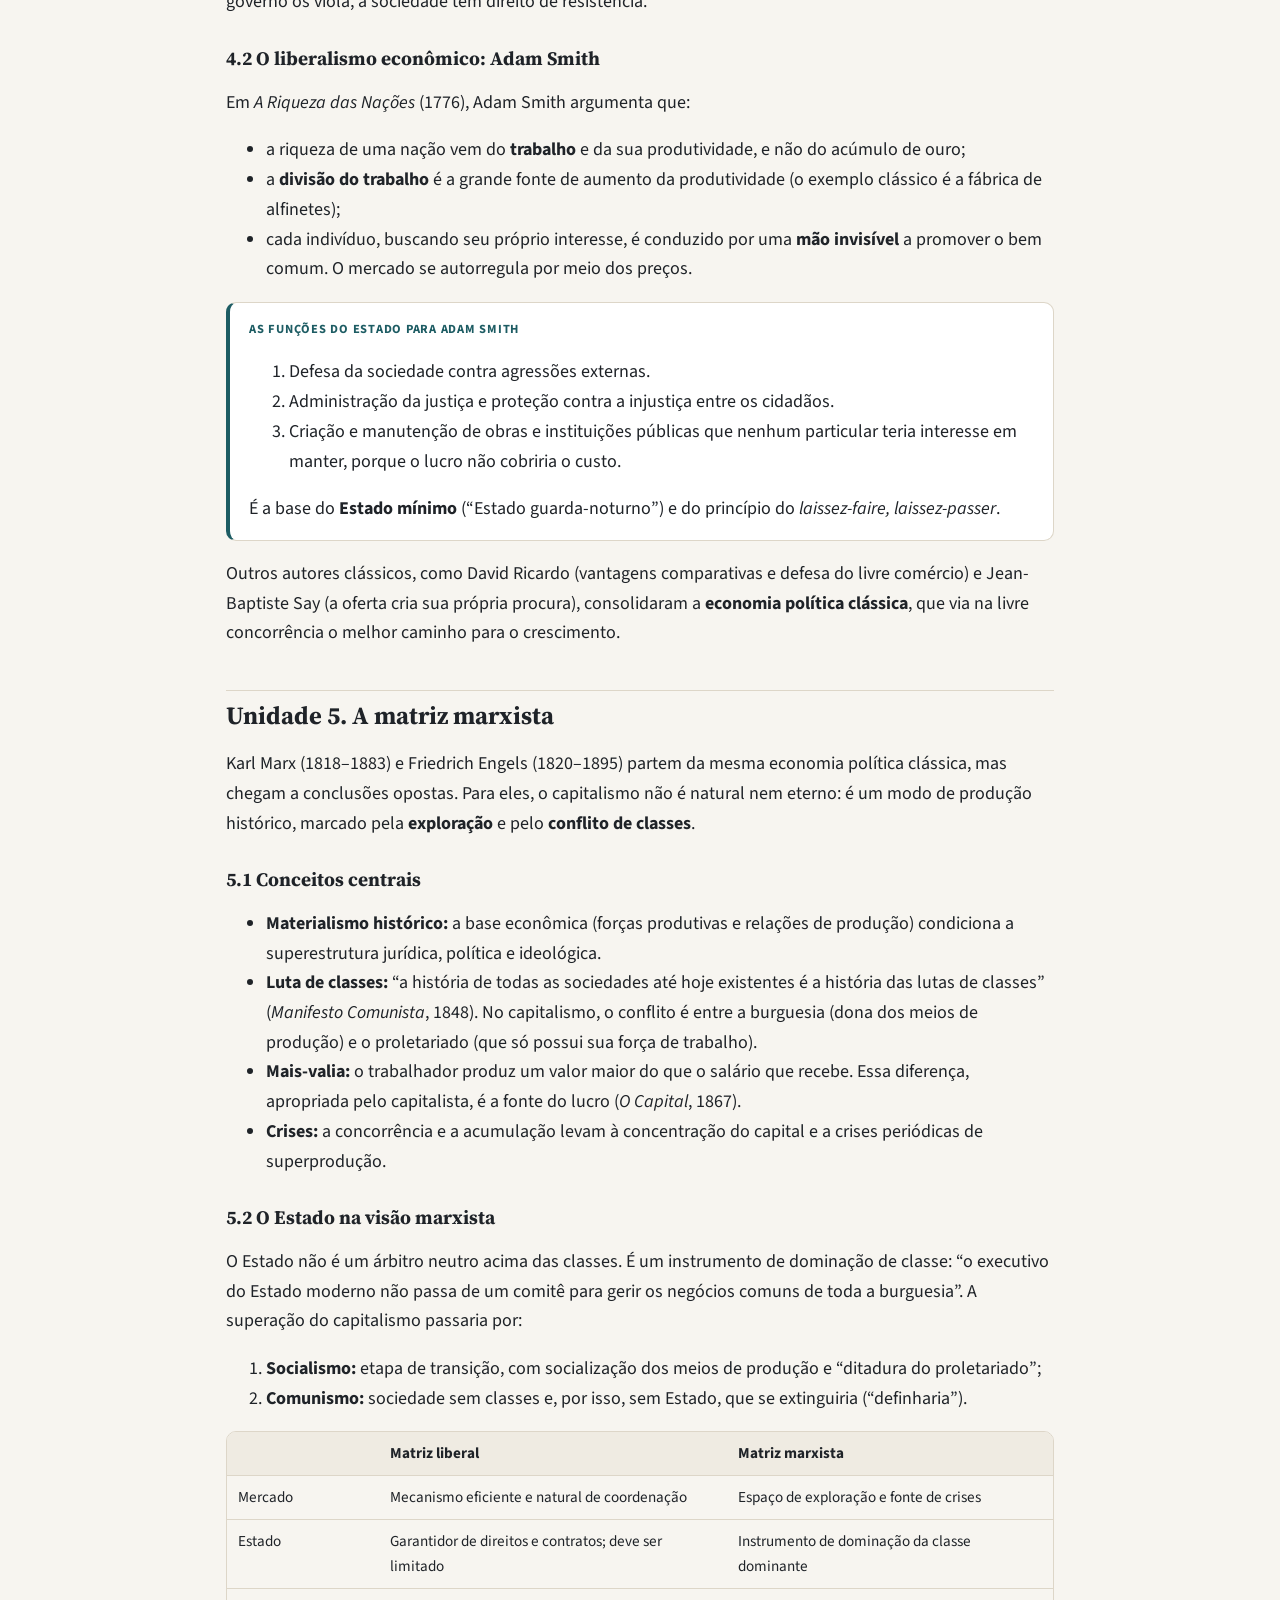
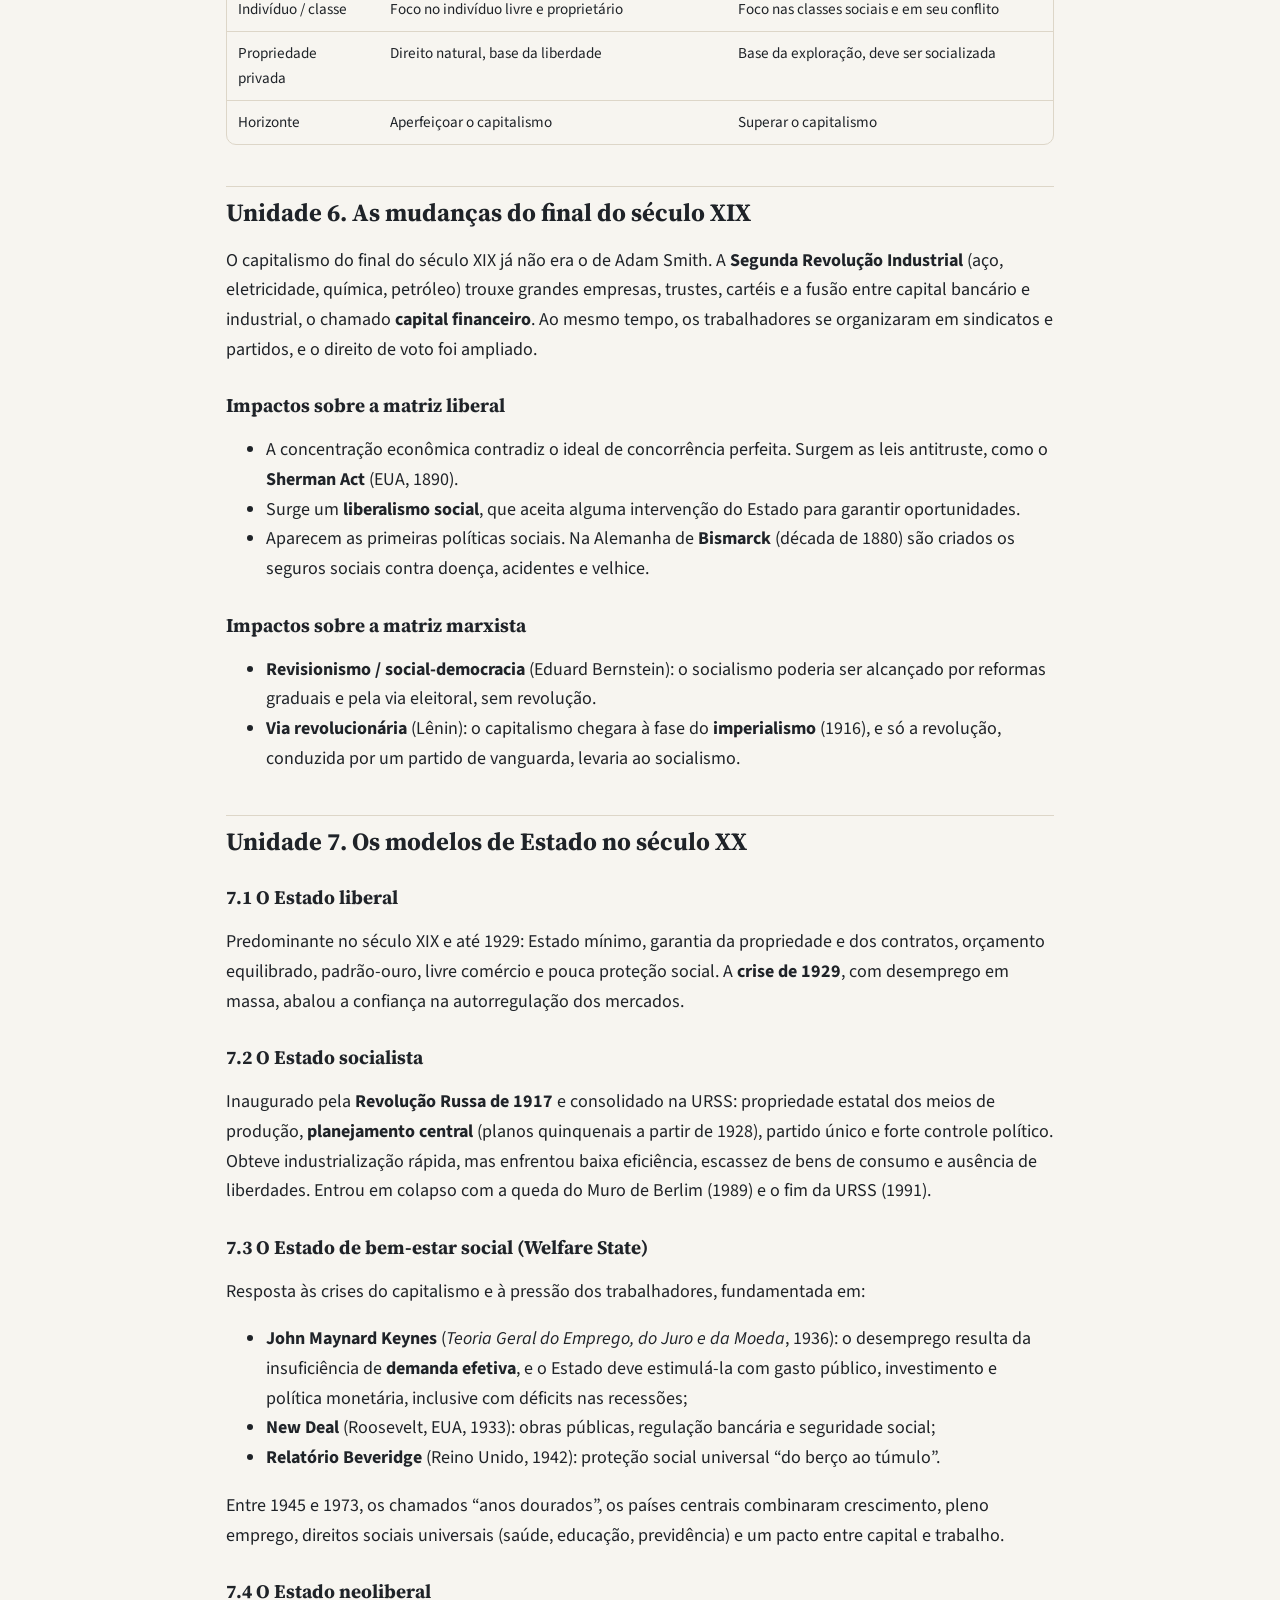
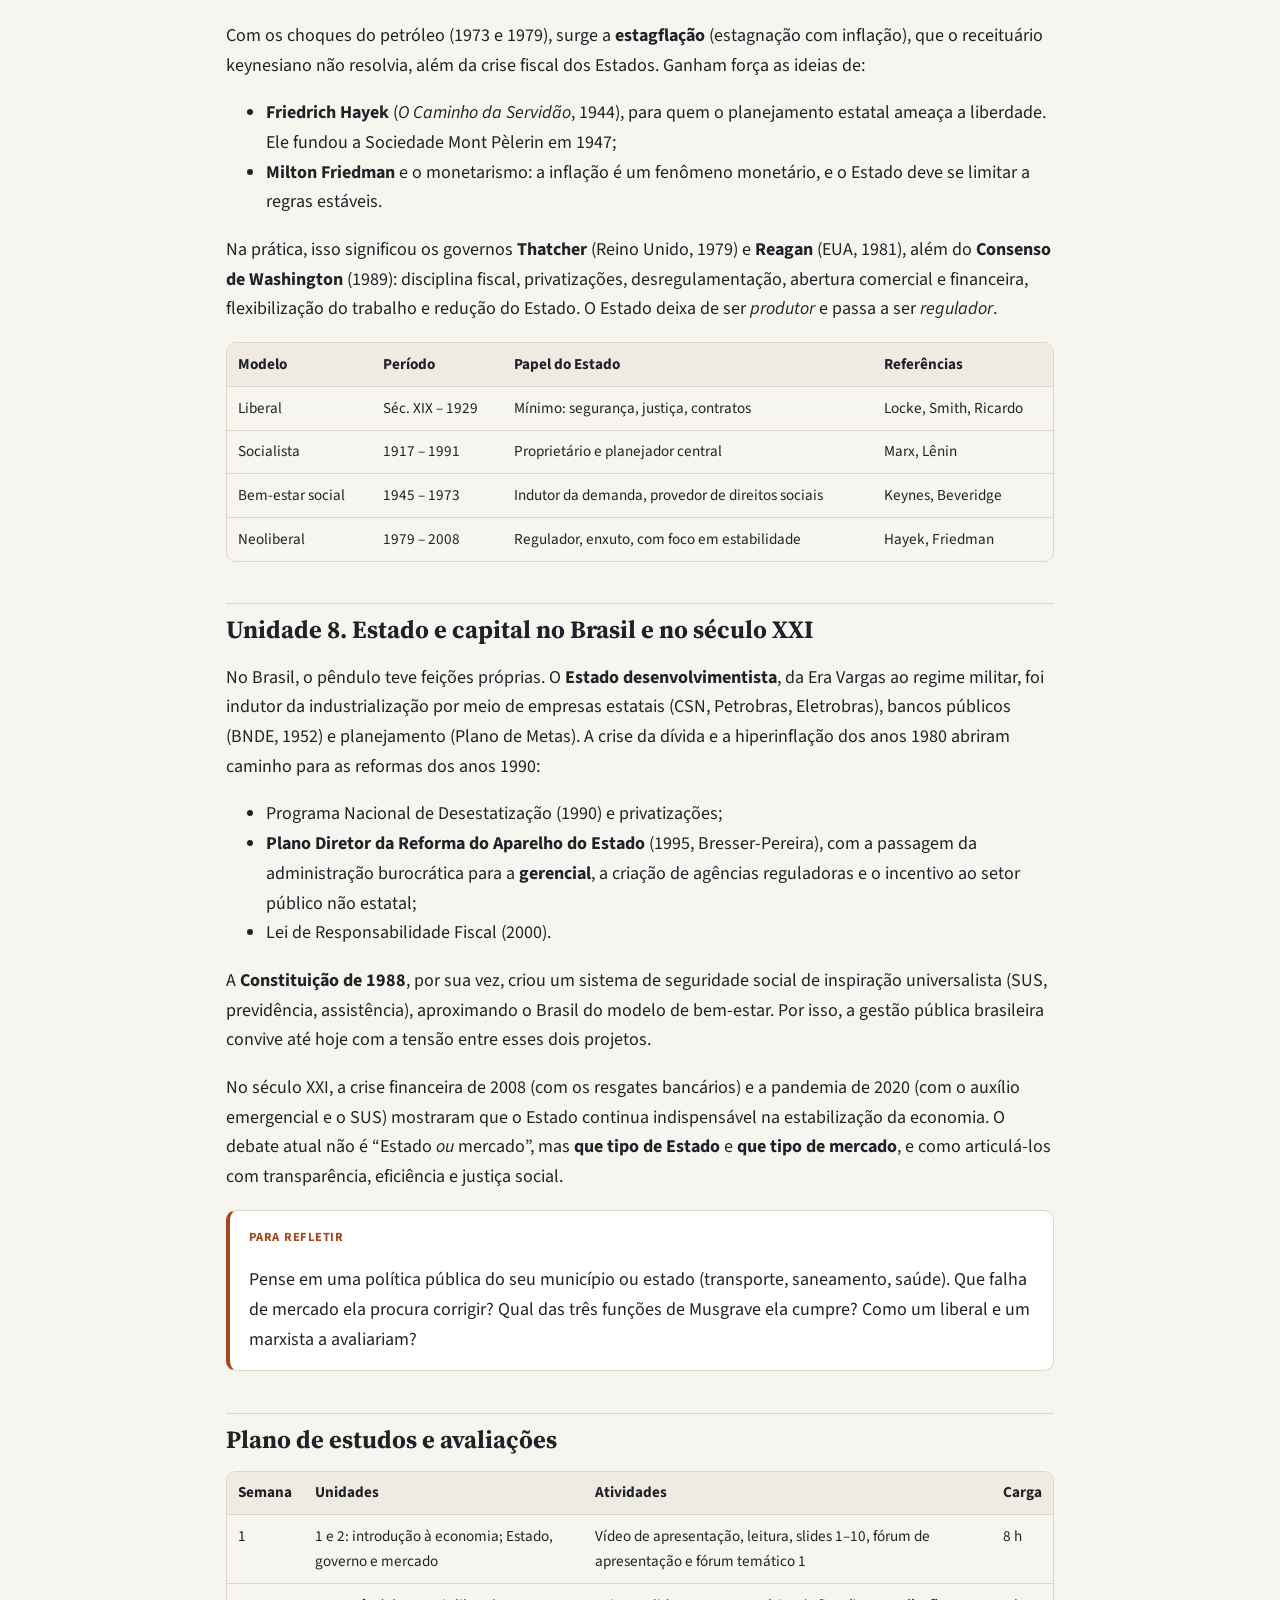
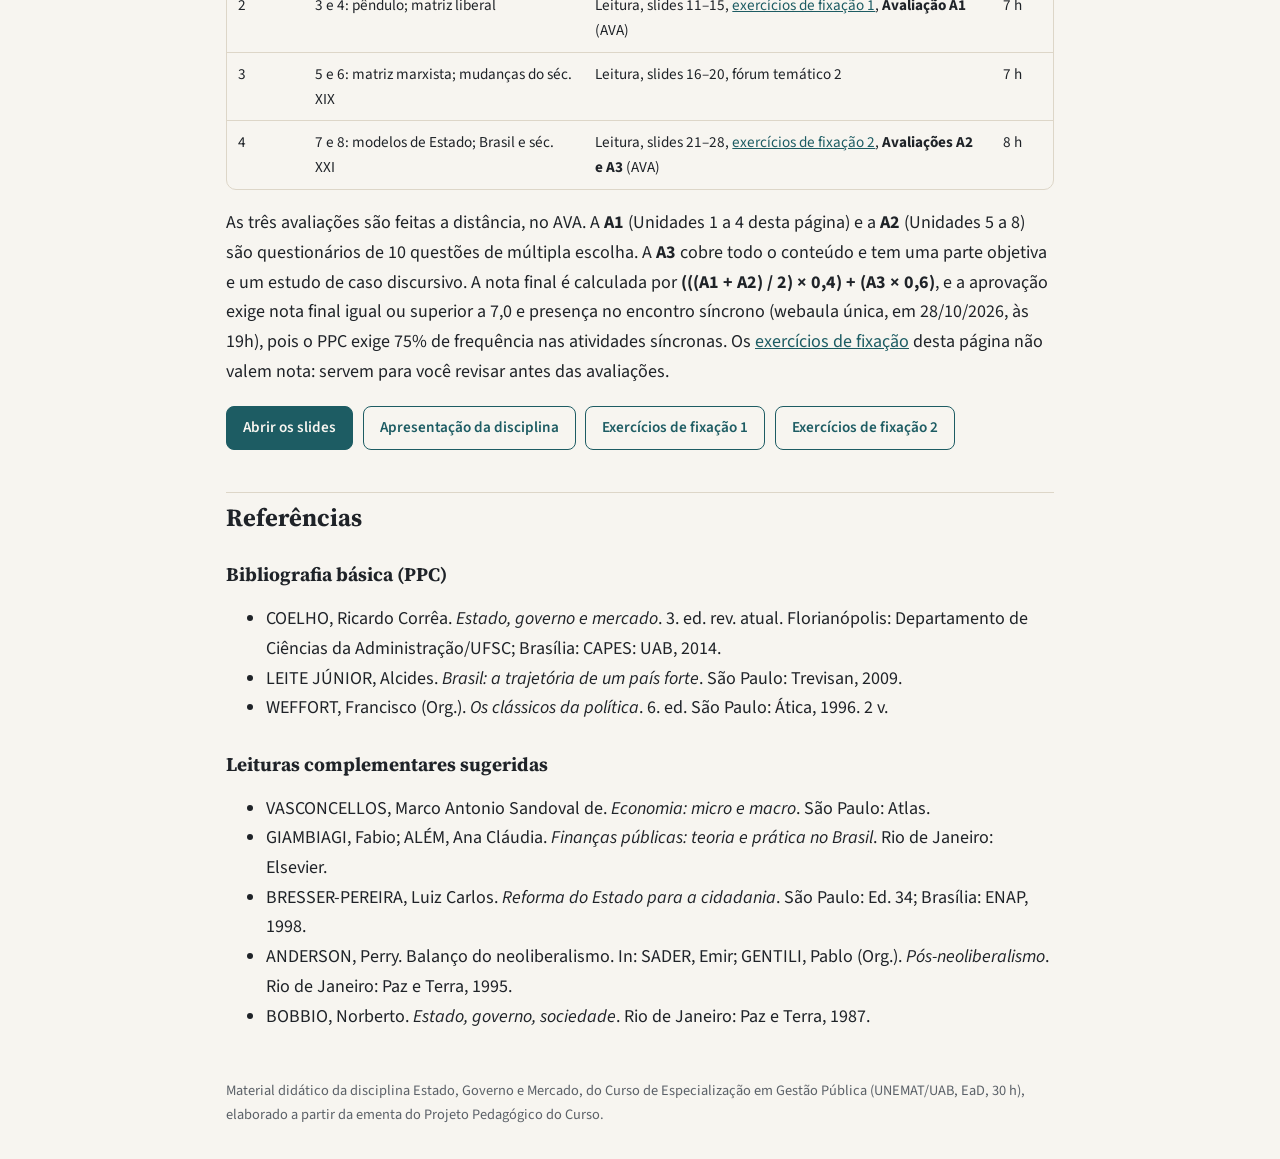
==== commit 583a20fc: "Falhas de mercado: exemplo e gráfico interativo da vacinação (externalidade positiva) na seção 2.2 e" ====
--- a/disciplina-01-estado-governo-mercado/index.html
+++ b/disciplina-01-estado-governo-mercado/index.html
@@ -22,7 +22,7 @@
 <link rel="preconnect" href="https://fonts.googleapis.com">
 <link rel="preconnect" href="https://fonts.gstatic.com" crossorigin>
 <link href="https://fonts.googleapis.com/css2?family=Source+Sans+3:wght@400;600;700&family=Source+Serif+4:wght@600;700&display=swap" rel="stylesheet">
-<link rel="stylesheet" href="assets/style.css?v=20260927c">
+<link rel="stylesheet" href="assets/style.css?v=20260927d">
 </head>
 <body>
 <div class="inst" role="banner" aria-label="UNEMAT · DEAD · UAB">
@@ -309,6 +309,98 @@
   <li><strong>Desemprego e instabilidade:</strong> economias de mercado passam por ciclos de crise, recessão e inflação.</li>
   <li><strong>Desigualdade:</strong> o mercado pode ser eficiente e, ainda assim, gerar uma distribuição de renda considerada injusta.</li>
 </ul>
+<div class="card box-ex">
+  <div class="label">Exemplo na gestão pública: a vacinação</div>
+  <p>A vacinação é uma <strong>externalidade positiva</strong>: quem se vacina se protege e também reduz a circulação da doença, protegendo quem não se vacinou. Mas cada pessoa decide considerando só o <em>próprio</em> benefício. Se a vacina fosse vendida livremente no mercado, muita gente não pagaria por ela, e a cobertura ficaria abaixo do que é bom para a sociedade. Por isso o Estado atua: oferece vacinas gratuitas no SUS, faz campanhas e exige a carteira de vacinação em algumas situações.</p>
+</div>
+
+<figure class="card od-fig" id="grafico-vacinacao" aria-labelledby="vx-titulo">
+  <figcaption id="vx-titulo"><strong>Gráfico interativo: a falha de mercado na vacinação</strong><br>
+  <span class="od-sub">Mova o subsídio por dose e veja a cobertura se aproximar do ótimo social. Dados hipotéticos, para fins didáticos.</span></figcaption>
+  <div class="od-ctrl">
+    <label for="vx-sub">Subsídio público por dose</label>
+    <input type="range" id="vx-sub" min="0" max="100" step="10" value="0">
+    <output id="vx-sub-v" for="vx-sub">R$ 0</output>
+  </div>
+  <div class="od-btns" role="group" aria-label="Situações">
+    <button type="button" class="btn secondary" data-s="0">Só o mercado (sem subsídio)</button>
+    <button type="button" class="btn secondary" data-s="40">Subsídio parcial (R$ 40)</button>
+    <button type="button" class="btn secondary" data-s="90">Subsídio que corrige a falha (R$ 90)</button>
+  </div>
+  <svg id="vx-svg" viewBox="0 0 560 340" role="img" aria-labelledby="vx-titulo vx-leitura"></svg>
+  <div class="od-leg">
+    <span><i class="od-l od-dem"></i>Benefício privado (demanda)</span>
+    <span><i class="od-l vx-soc"></i>Benefício social (inclui proteção aos outros)</span>
+    <span><i class="od-l od-ofe"></i>Custo por dose (oferta)</span>
+    <span><i class="od-l vx-subl"></i>Demanda com subsídio</span>
+    <span><i class="vx-sw"></i>Perda social</span>
+  </div>
+  <div class="od-num">
+    <div><b>Cobertura alcançada</b><span id="vx-cob">–</span></div>
+    <div><b>Ótimo social</b><span>95%</span></div>
+    <div><b>Pessoas sem vacina a mais*</b><span id="vx-pes">–</span></div>
+  </div>
+  <p class="od-leitura" id="vx-leitura" aria-live="polite"></p>
+  <p class="od-fonte">* Em relação ao ótimo social, num município de 20 mil habitantes. Modelo didático: benefício privado P = 120 − 1,2 × C; benefício social P = 210 − 1,2 × C (R$ 90 de benefício externo por dose); custo P = 20 + 0,8 × C, em que C é a cobertura (%). Sem intervenção, a cobertura é de 50%; o ótimo social é de 95%, próximo das metas do Programa Nacional de Imunizações.</p>
+</figure>
+<script>
+(function () {
+  var svg = document.getElementById('vx-svg'); if (!svg) return;
+  var NS = 'http://www.w3.org/2000/svg';
+  var X0 = 84, X1 = 540, Y0 = 290, Y1 = 20, PM = 220, K = 1;
+  function fs(px) { return 'font-size:' + (px * K).toFixed(1) + 'px'; }
+  function X(c) { return X0 + c / 100 * (X1 - X0); }
+  function Y(p) { return Y0 - p / PM * (Y0 - Y1); }
+  function bp(c) { return 120 - 1.2 * c; } function bs(c) { return 210 - 1.2 * c; } function cu(c) { return 20 + 0.8 * c; }
+  function el(t, a, txt) { var e = document.createElementNS(NS, t); for (var k in a) e.setAttribute(k, a[k]); if (txt != null) e.textContent = txt; svg.appendChild(e); return e; }
+  function n(v) { return Math.round(v).toLocaleString('pt-BR'); }
+  var inp = document.getElementById('vx-sub');
+  function draw() {
+    var w = svg.getBoundingClientRect().width || 560;
+    K = Math.min(2.2, Math.max(1, 1.1 * 560 / w));
+    X0 = Math.round(40 + 44 * K); Y0 = Math.round(310 - 20 * K); X1 = Math.round(545 - 14 * K);
+    var s = parseFloat(inp.value), cm = Math.min(100, (100 + s) / 2), gap = Math.max(0, 95 - cm);
+    while (svg.firstChild) svg.removeChild(svg.firstChild);
+    for (var p = 0; p <= 200; p += 50) {
+      el('line', { x1: X0, x2: X1, y1: Y(p), y2: Y(p), class: 'od-grid' });
+      el('text', { x: X0 - 8, y: Y(p) + 4 * K, 'text-anchor': 'end', class: 'od-tick', style: fs(12) }, K > 1.3 ? String(p) : 'R$ ' + p);
+    }
+    for (var c = 0; c <= 100; c += (K > 1.3 ? 25 : 10)) el('text', { x: X(c), y: Y0 + 8 + 11 * K, 'text-anchor': 'middle', class: 'od-tick', style: fs(12) }, c + '%');
+    el('line', { x1: X0, x2: X1, y1: Y0, y2: Y0, class: 'od-axis' });
+    el('line', { x1: X0, x2: X0, y1: Y0, y2: Y1, class: 'od-axis' });
+    el('text', { x: (X0 + X1) / 2, y: 336, 'text-anchor': 'middle', class: 'od-lab', style: fs(12) }, 'Cobertura vacinal (% da população)');
+    el('text', { x: 6 + 9 * K, y: (Y0 + Y1) / 2, 'text-anchor': 'middle', transform: 'rotate(-90 ' + (6 + 9 * K) + ' ' + (Y0 + Y1) / 2 + ')', class: 'od-lab', style: fs(12) }, 'R$ por dose');
+    if (gap > 0.1) el('polygon', { points: [X(cm) + ',' + Y(bs(cm)), X(cm) + ',' + Y(cu(cm)), X(95) + ',' + Y(cu(95))].join(' '), class: 'vx-perda' });
+    el('line', { x1: X(0), y1: Y(bp(0)), x2: X(100), y2: Y(bp(100)), class: 'od-dem-c' });
+    el('line', { x1: X(0), y1: Y(bs(0)), x2: X(100), y2: Y(bs(100)), class: 'vx-soc-c' });
+    el('line', { x1: X(0), y1: Y(cu(0)), x2: X(100), y2: Y(cu(100)), class: 'od-ofe-c' });
+    if (s > 0) el('line', { x1: X(0), y1: Y(bp(0) + s), x2: X(100), y2: Y(bp(100) + s), class: 'vx-sub-c' });
+    if (K <= 1.3) el('text', { x: X(2), y: Y(bs(2)) - 8, class: 'vx-soc-t', style: fs(13) }, 'Benefício social');
+    if (K <= 1.3) el('text', { x: X(2), y: Y(bp(2)) + 18 * K, class: 'od-dem-t', style: fs(13) }, 'Benefício privado');
+    if (K <= 1.3) el('text', { x: X(3), y: Y(cu(3)) + 18 * K, class: 'od-ofe-t', style: fs(13) }, 'Custo por dose');
+    el('line', { x1: X(95), x2: X(95), y1: Y0, y2: Y(cu(95)), class: 'vx-ref' });
+    el('circle', { cx: X(95), cy: Y(cu(95)), r: 6, class: 'od-eq' });
+    el('text', { x: X(95) - 10, y: Y(cu(95)) - 14, 'text-anchor': 'end', class: 'od-eq-t', style: fs(13) }, K > 1.3 ? 'Ótimo: 95%' : 'Ótimo social: 95%');
+    el('line', { x1: X(cm), x2: X(cm), y1: Y0, y2: Y(cu(cm)), class: 'vx-ref' });
+    el('circle', { cx: X(cm), cy: Y(cu(cm)), r: 6, class: 'vx-merc' });
+    el('text', { x: cm > 75 ? X(cm) - 10 : X(cm) + 8, y: Y(cu(cm)) + 22 * K, 'text-anchor': cm > 75 ? 'end' : 'start', class: 'vx-merc-t', style: fs(13) }, (s > 0 ? 'Com subsídio: ' : 'Mercado: ') + n(cm) + '%');
+    document.getElementById('vx-sub-v').textContent = 'R$ ' + s;
+    document.getElementById('vx-cob').textContent = n(cm) + '%';
+    document.getElementById('vx-pes').textContent = gap > 0 ? n(gap / 100 * 20000) : '0';
+    var lt = document.getElementById('vx-leitura');
+    if (s === 0) lt.textContent = 'Só o mercado: cada pessoa compara o próprio benefício com o preço da dose, e a cobertura fica em 50%. Do ponto de vista da sociedade, que conta também a proteção dada aos outros, o ideal seria 95%. A área sombreada é a perda social: benefícios que deixam de existir porque o mercado não "enxerga" a externalidade.';
+    else if (gap > 0.1) lt.textContent = 'Com subsídio de R$ ' + s + ' por dose, a vacina fica mais barata para a população e a cobertura sobe para ' + n(cm) + '%. A perda social diminui, mas ainda faltam ' + n(gap) + ' pontos percentuais para o ótimo.';
+    else lt.textContent = 'Com subsídio de R$ ' + s + ' por dose, que corresponde ao benefício externo, a cobertura chega a ' + n(cm) + '% e a falha de mercado é corrigida. A vacina gratuita no SUS vai além: o Estado arca com todo o custo, e campanhas e a exigência da carteira de vacinação ajudam a alcançar a meta.';
+  }
+  inp.addEventListener('input', draw);
+  window.addEventListener('resize', draw);
+  document.querySelectorAll('#grafico-vacinacao .od-btns button').forEach(function (b) {
+    b.addEventListener('click', function () { inp.value = b.getAttribute('data-s'); draw(); });
+  });
+  draw();
+})();
+</script>
+
 <p>Também existem as <strong>falhas de governo</strong>: captura do Estado por interesses privados, ineficiência, corrupção, rigidez burocrática e custos de informação. O debate entre as matrizes teóricas é, em grande medida, um debate sobre qual falha é mais grave.</p>
 
 <h3>2.3 As funções econômicas do Estado (Musgrave)</h3>
--- a/disciplina-01-estado-governo-mercado/assets/style.css
+++ b/disciplina-01-estado-governo-mercado/assets/style.css
@@ -243,3 +243,16 @@
 @media (prefers-color-scheme: dark) { .od-falta-t, .od-neg { fill: #ff8a7a; color: #ff8a7a; } .od-sobra-t, .od-pos { fill: #f2c14e; color: #f2c14e; } }
 .caso-inline { margin: 1rem 0; }
 .caso-inline .caso-tags { font-weight: 700; color: var(--accent); font-size: .9rem; }
+
+/* Gráfico da vacinação (externalidade positiva) */
+.vx-perda { fill: #c0392b; opacity: .22; }
+.vx-soc-c { stroke: #6d3ec4; stroke-width: 3; stroke-dasharray: 8 5; }
+.vx-soc-t { fill: #6d3ec4; font-weight: 700; }
+.vx-sub-c { stroke: var(--accent-2); stroke-width: 2; stroke-dasharray: 3 4; opacity: .8; }
+.vx-ref { stroke: var(--muted); stroke-width: 1; stroke-dasharray: 3 3; }
+.vx-merc { fill: var(--accent-2); stroke: var(--surface); stroke-width: 2; }
+.vx-merc-t { fill: var(--accent-2); font-weight: 700; }
+.vx-soc { border-top: 3px dashed #6d3ec4; }
+.vx-subl { border-top: 2px dotted var(--accent-2); }
+.vx-sw { display: inline-block; width: 16px; height: 12px; background: rgba(192,57,43,.25); vertical-align: middle; margin-right: .35rem; }
+@media (prefers-color-scheme: dark) { .vx-soc-c { stroke: #b39dfc; } .vx-soc-t { fill: #b39dfc; } .vx-soc { border-top-color: #b39dfc; } .vx-perda { fill: #ff8a7a; } }
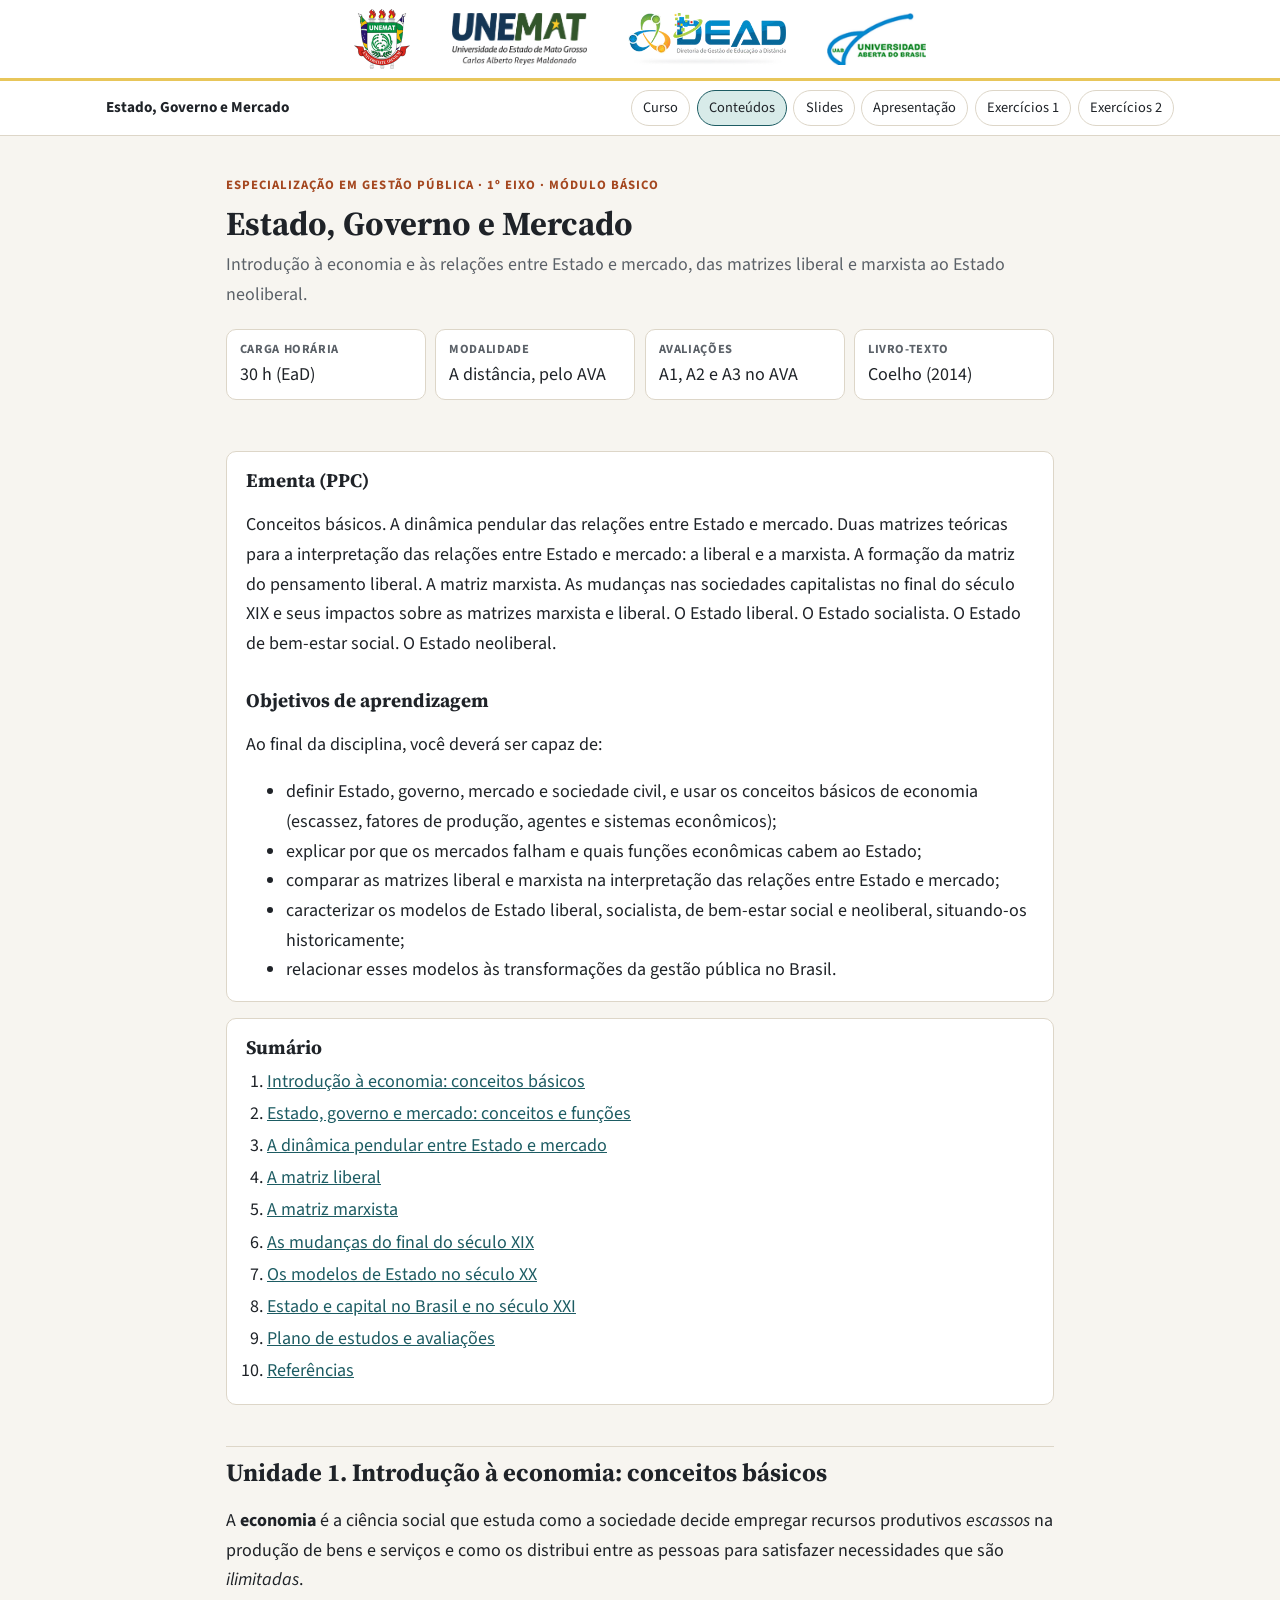
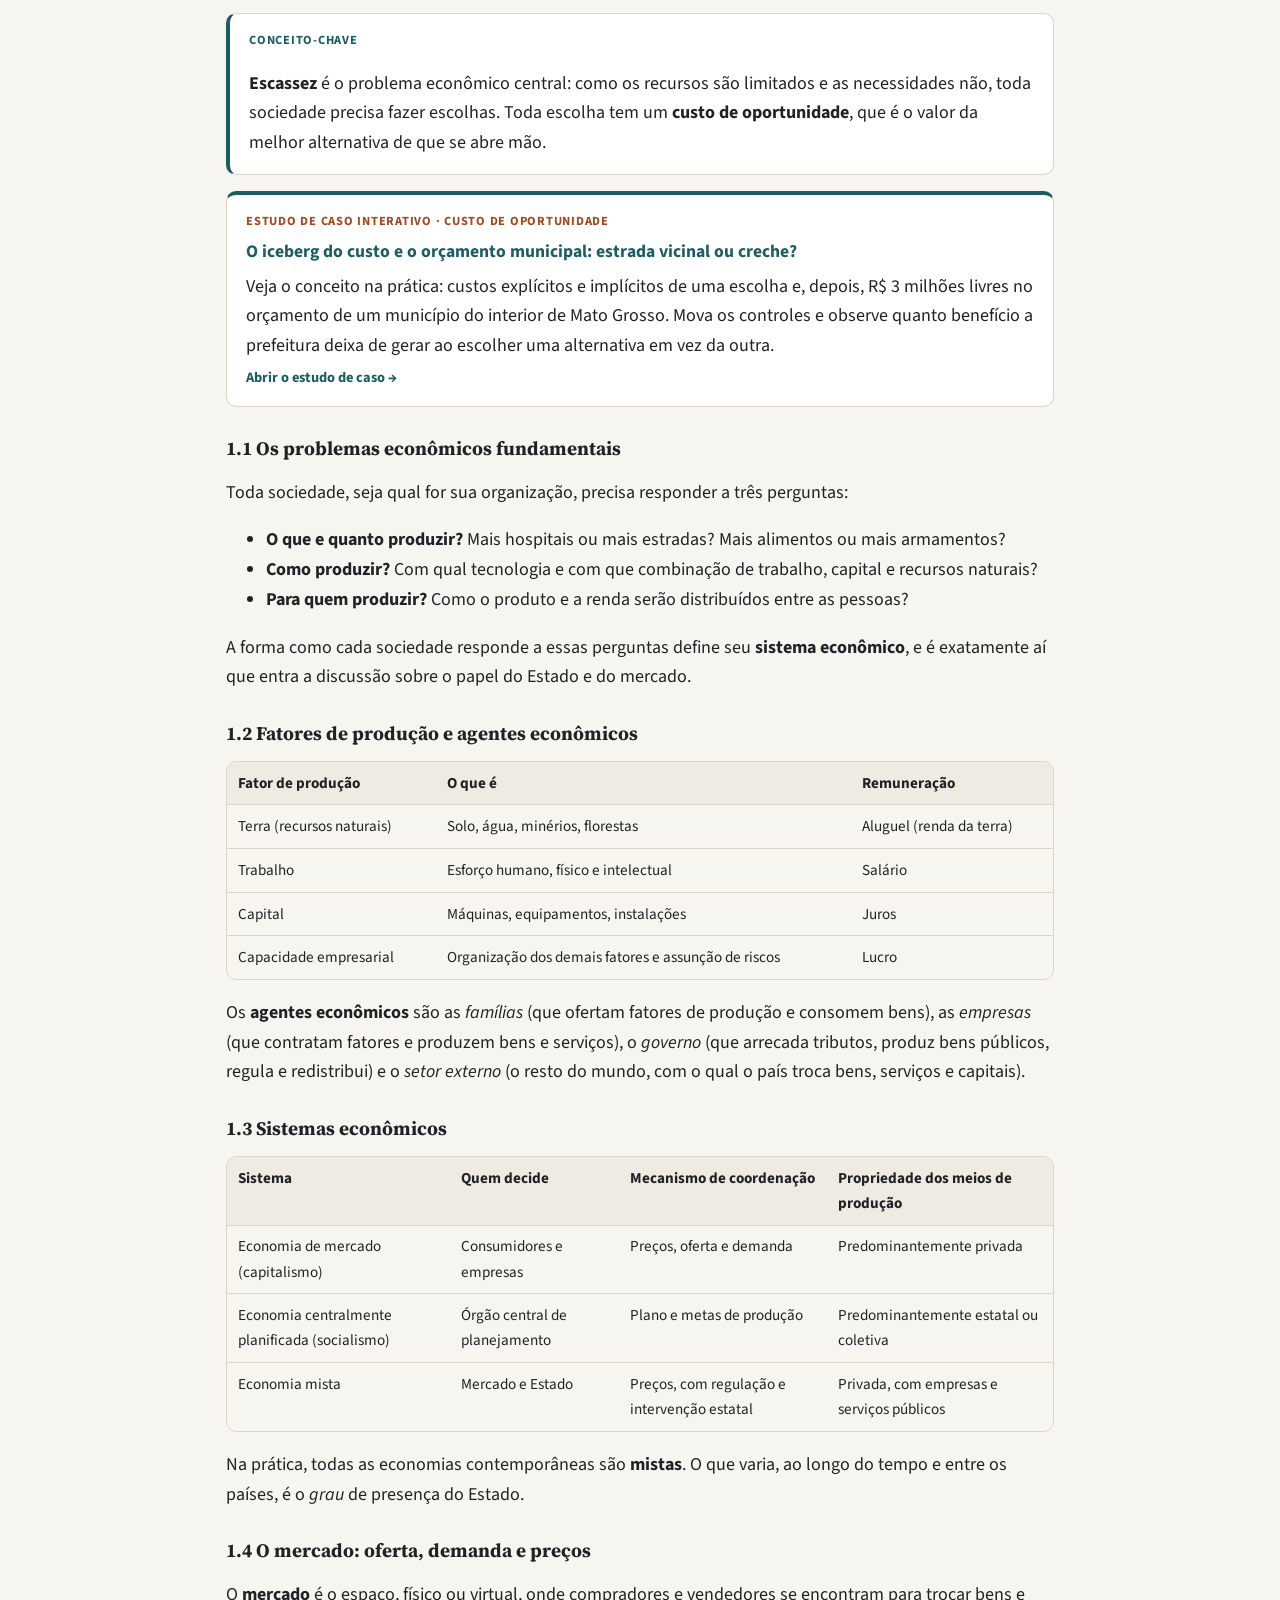
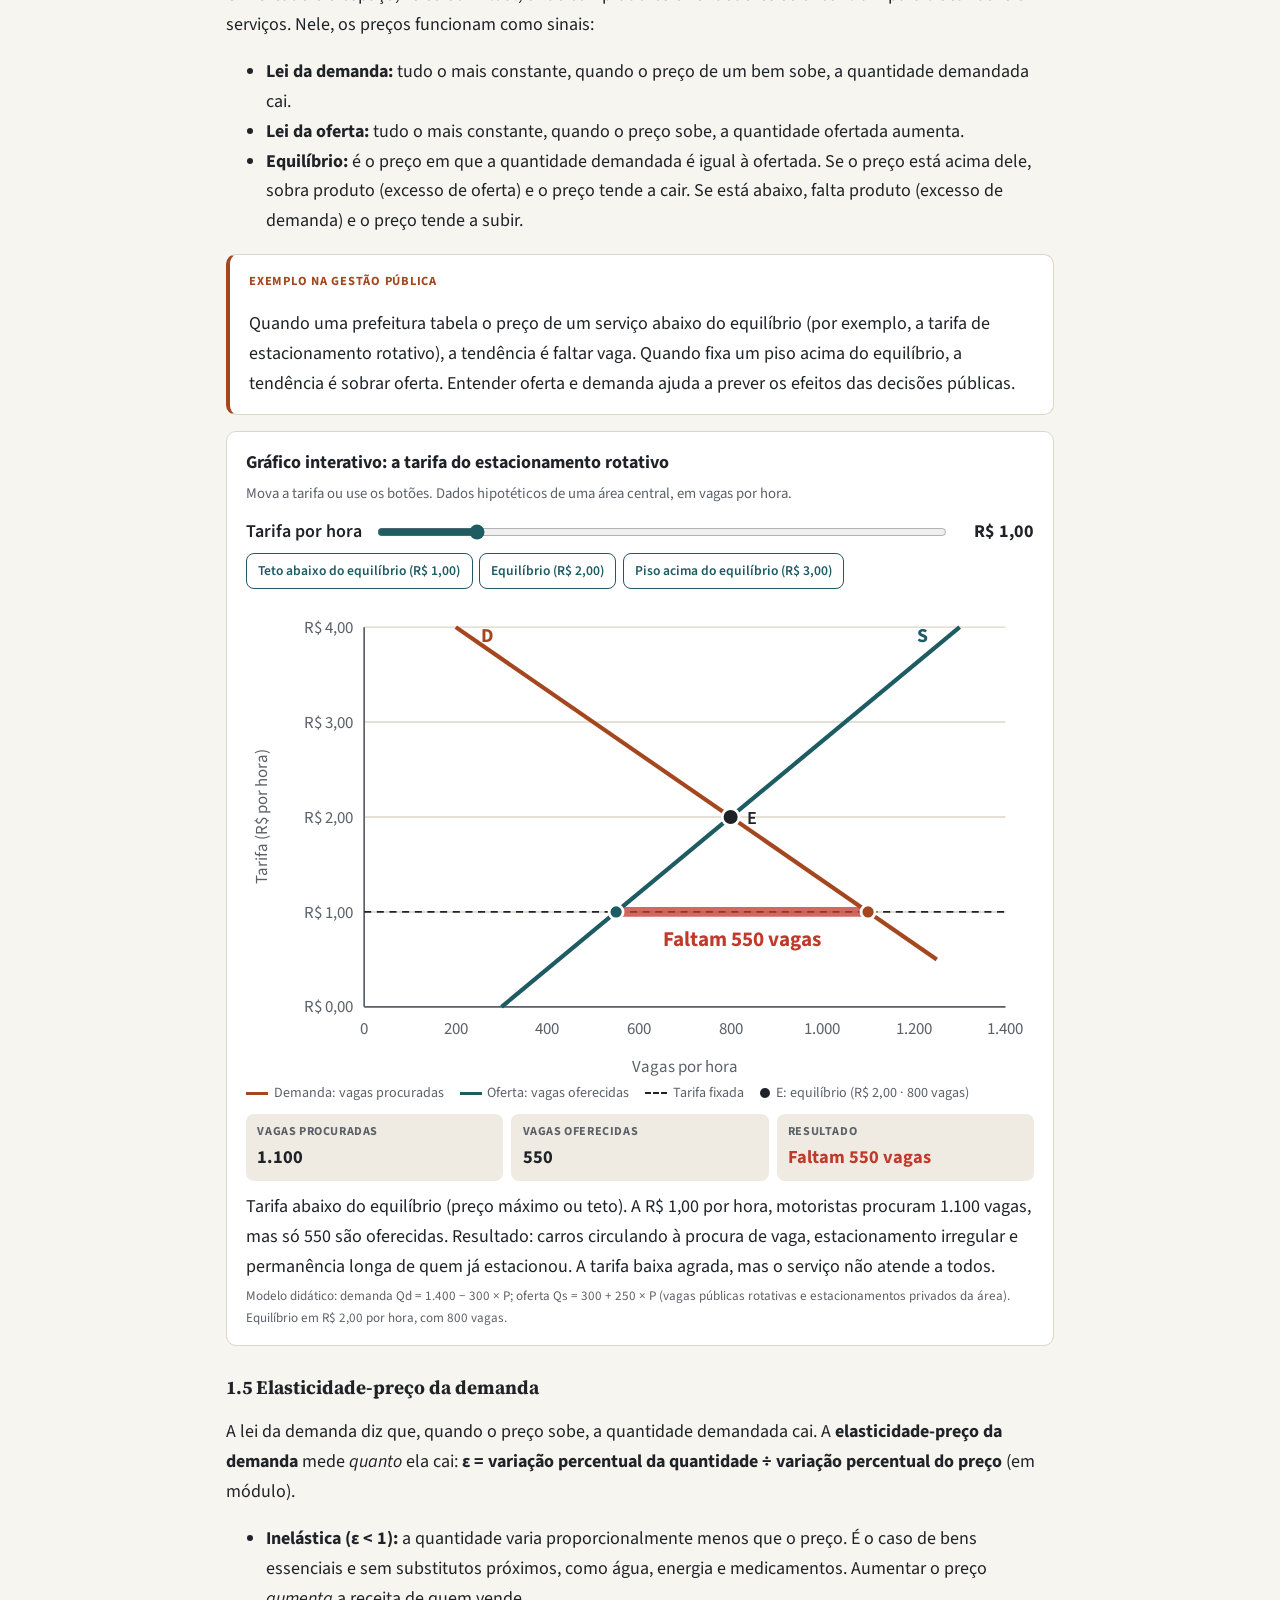
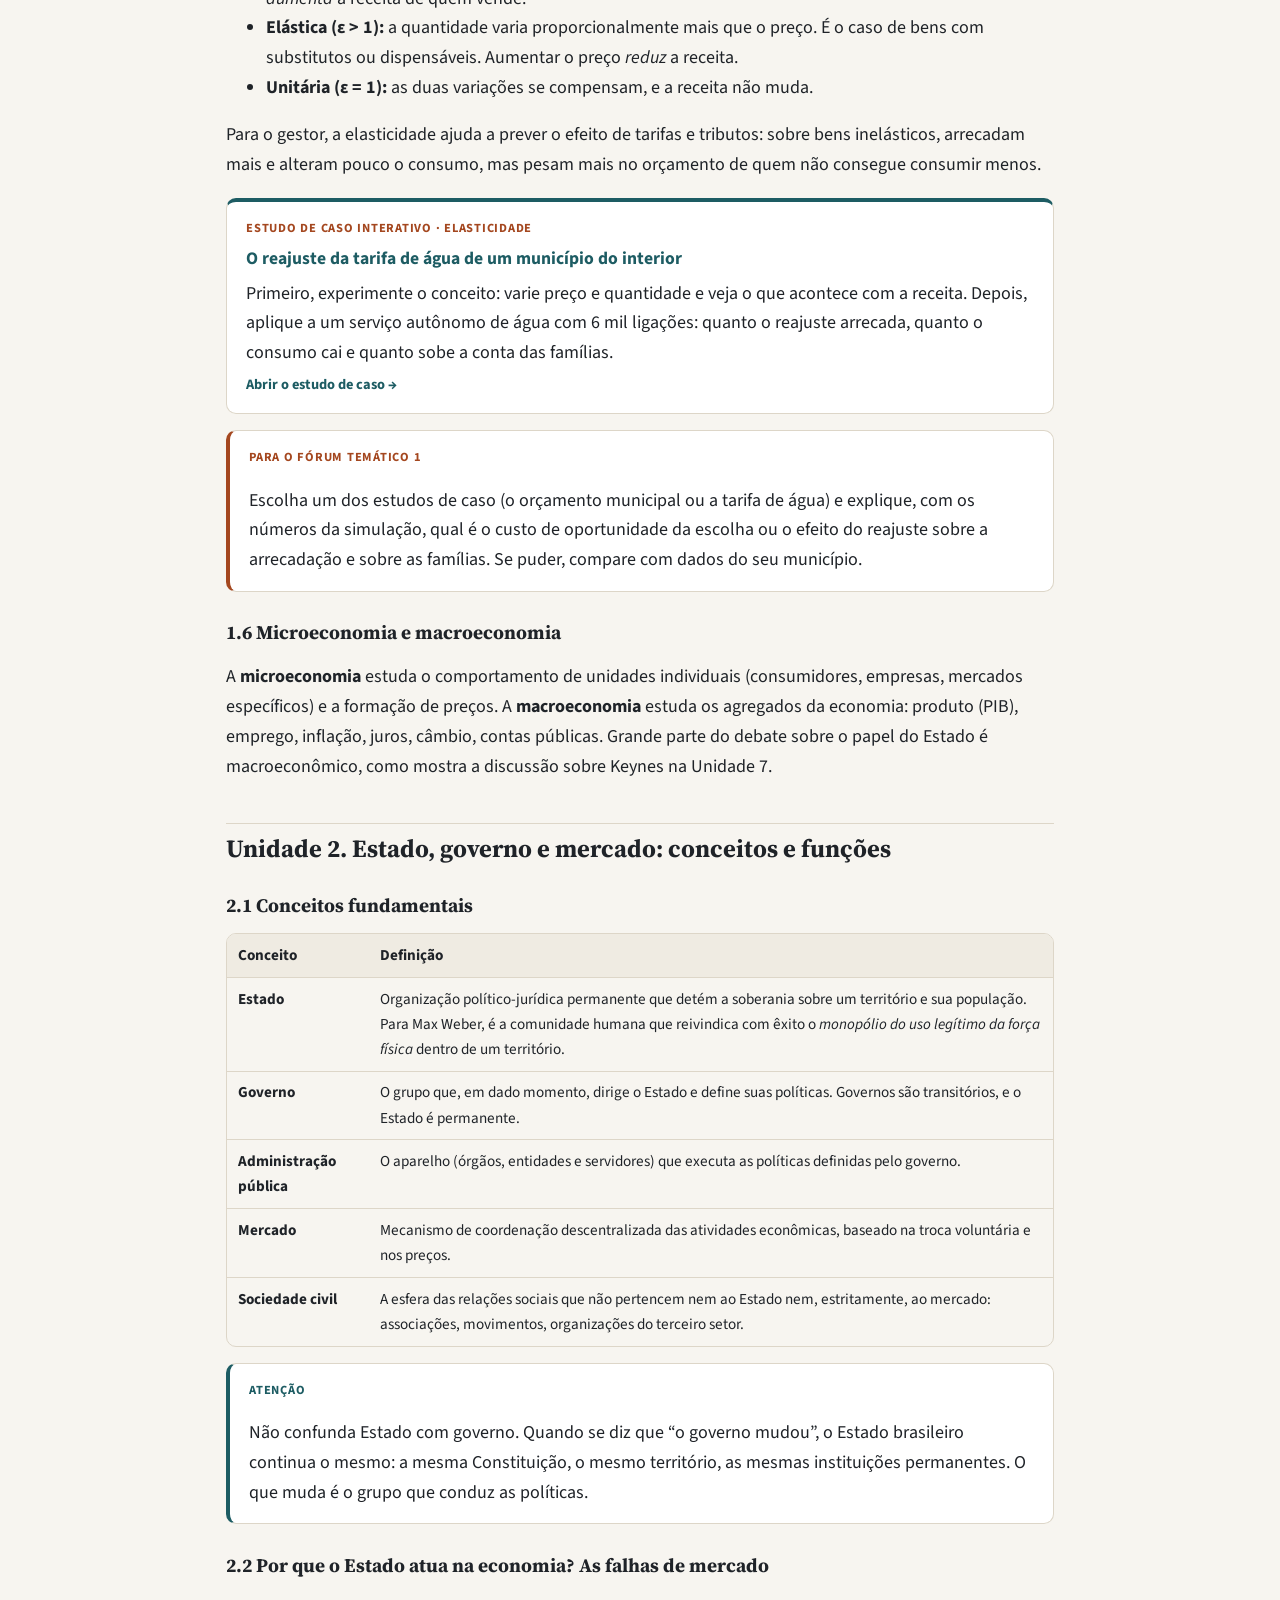
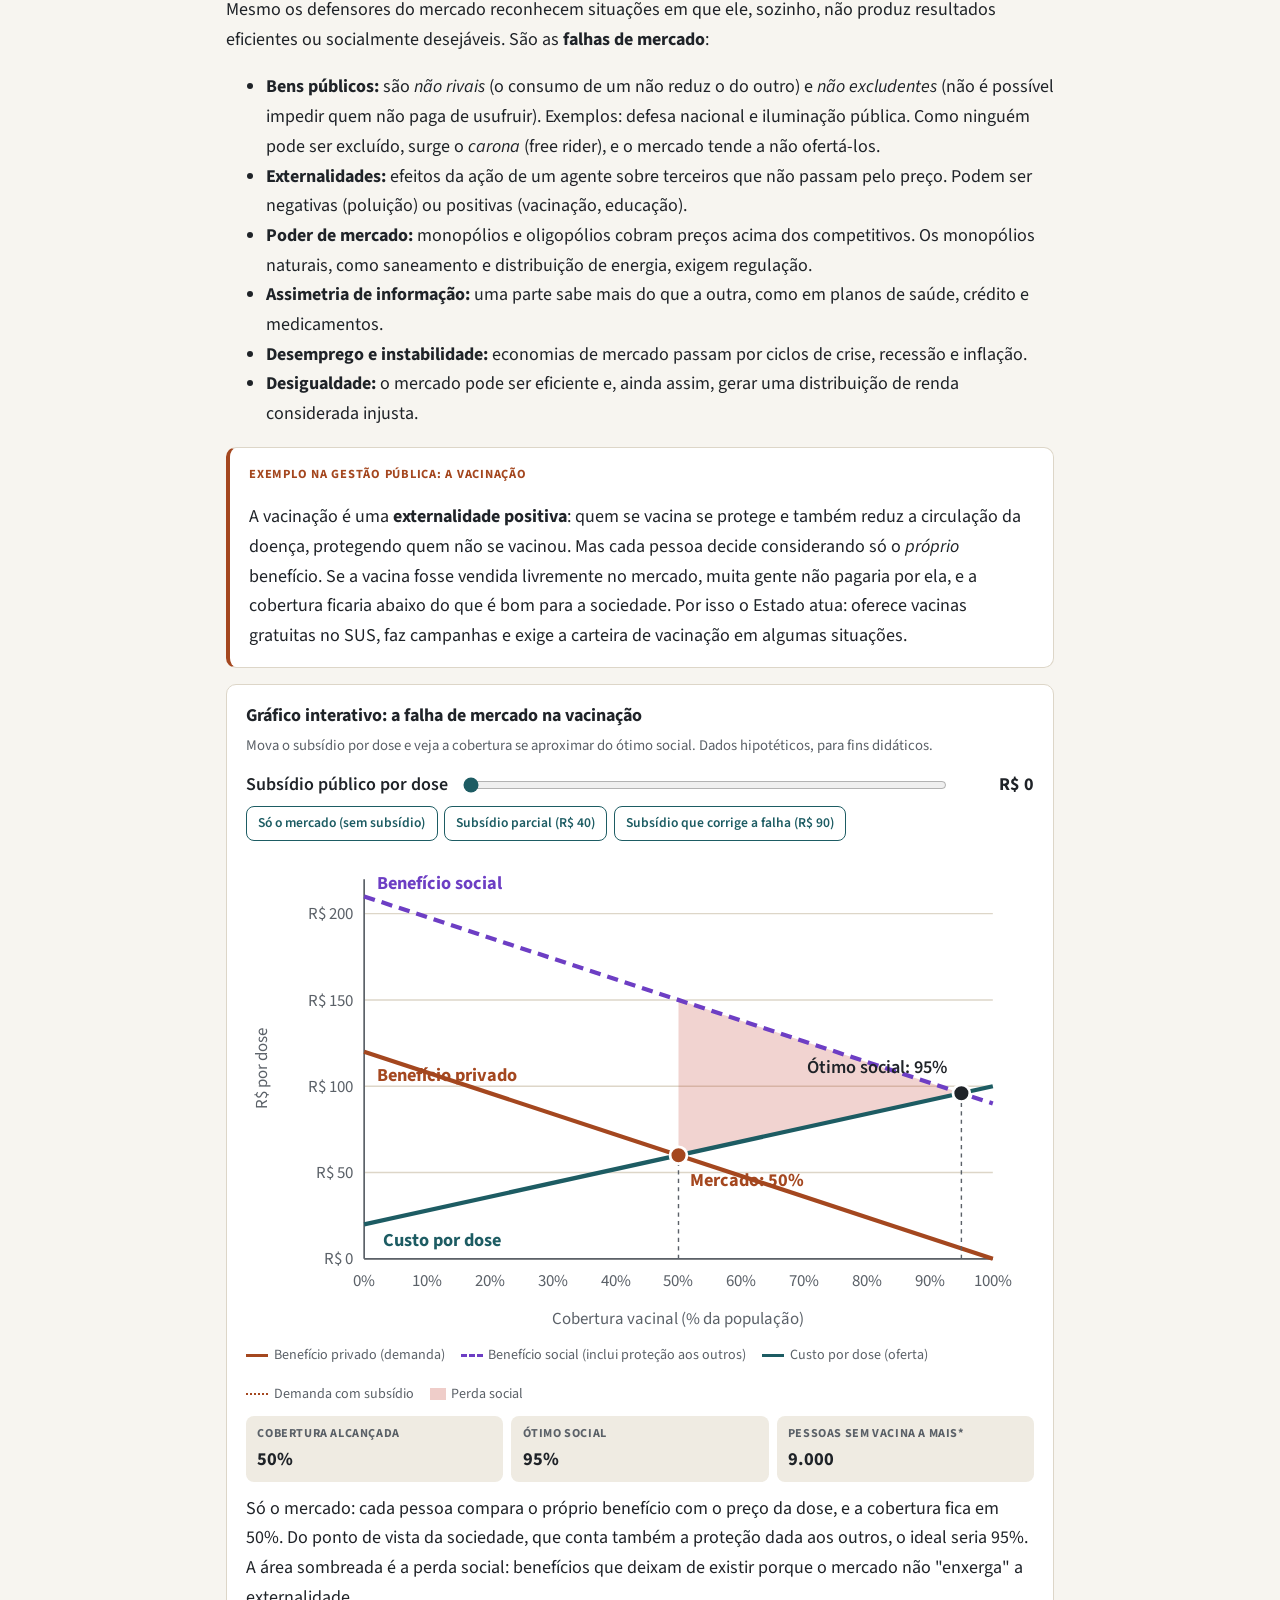
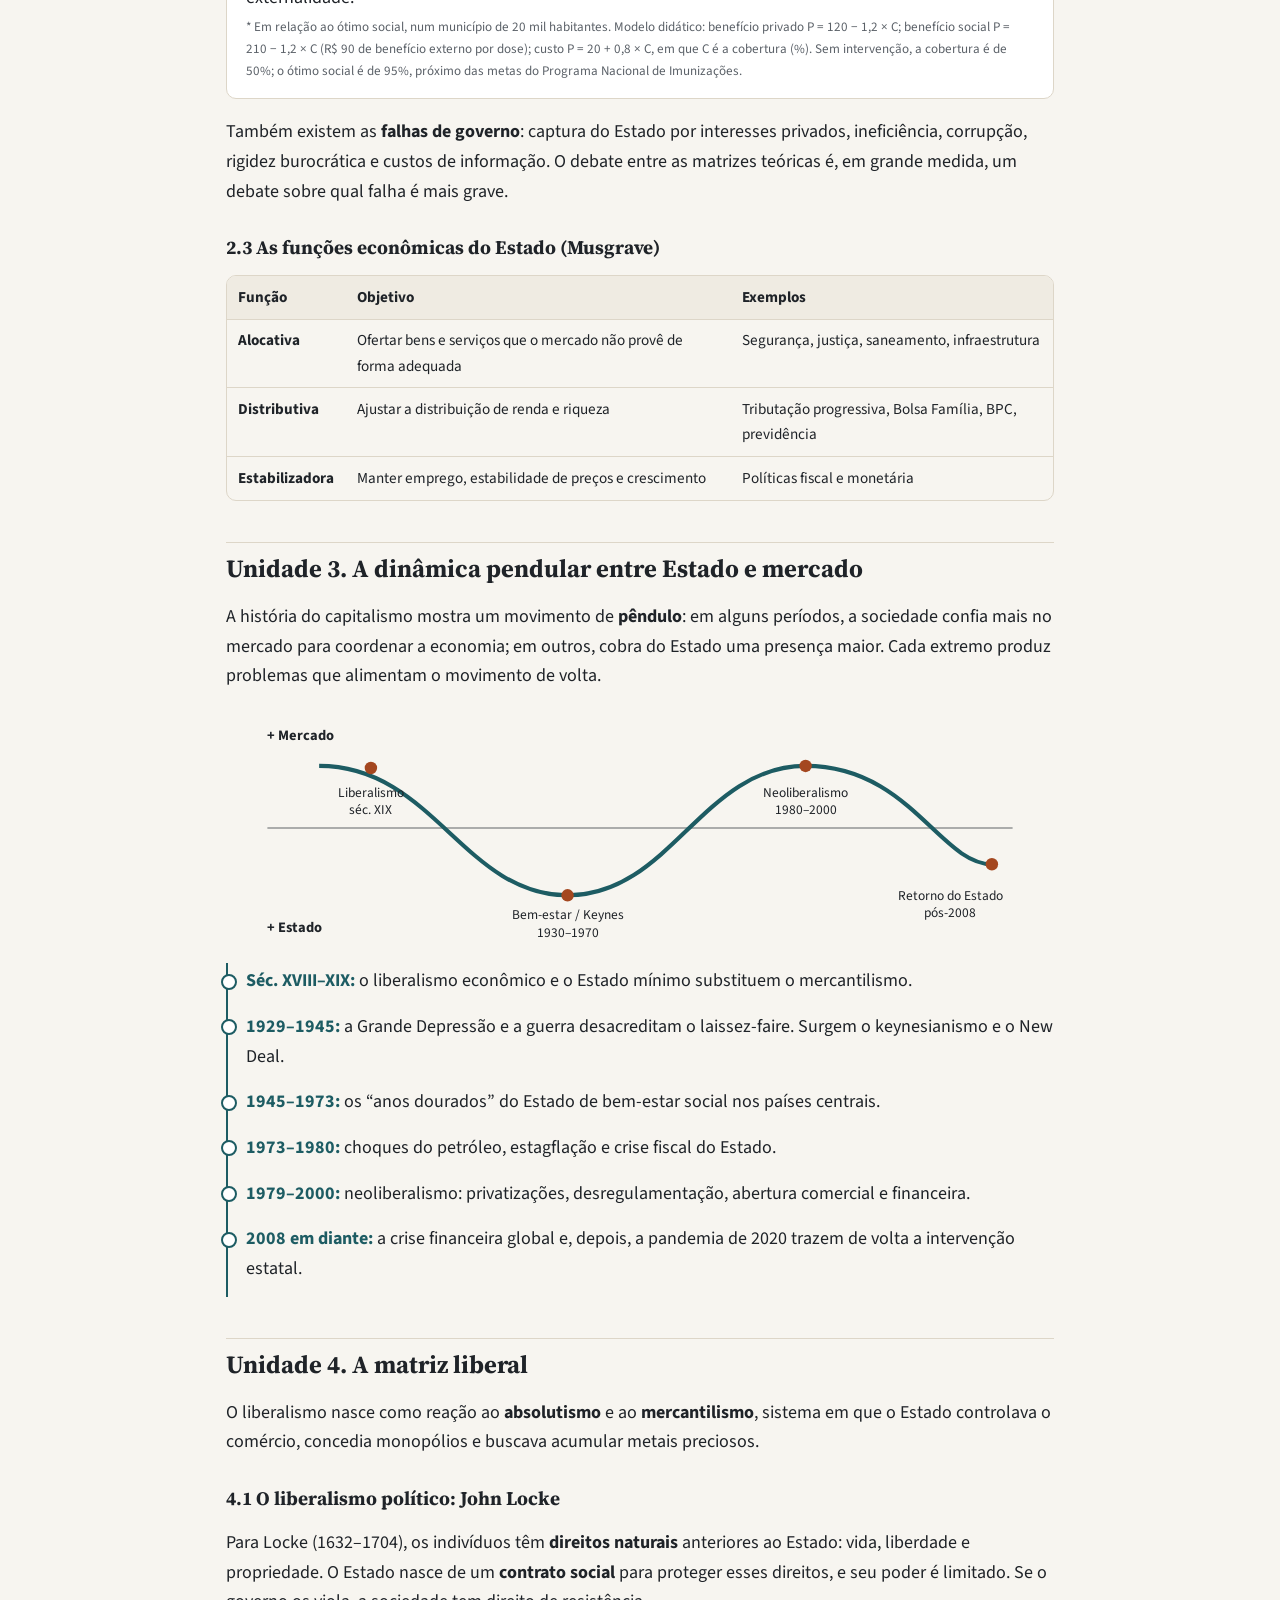
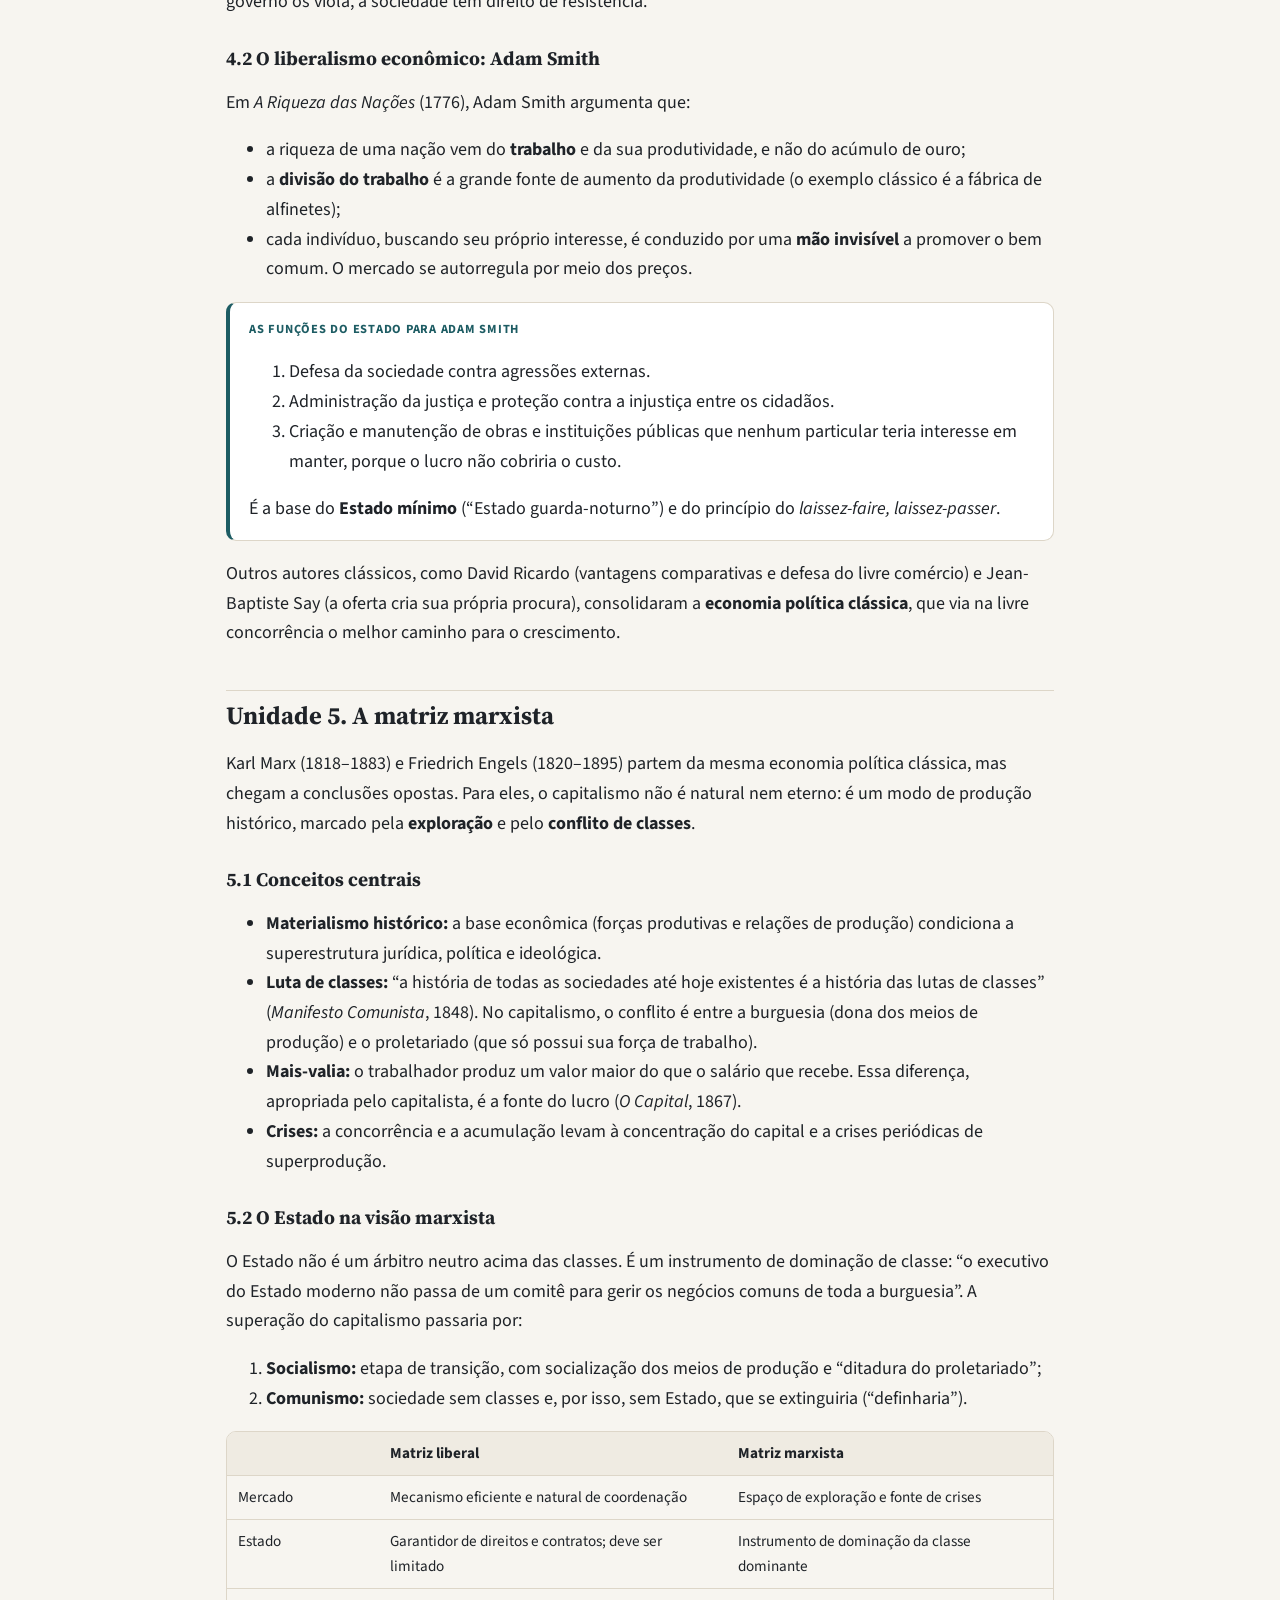
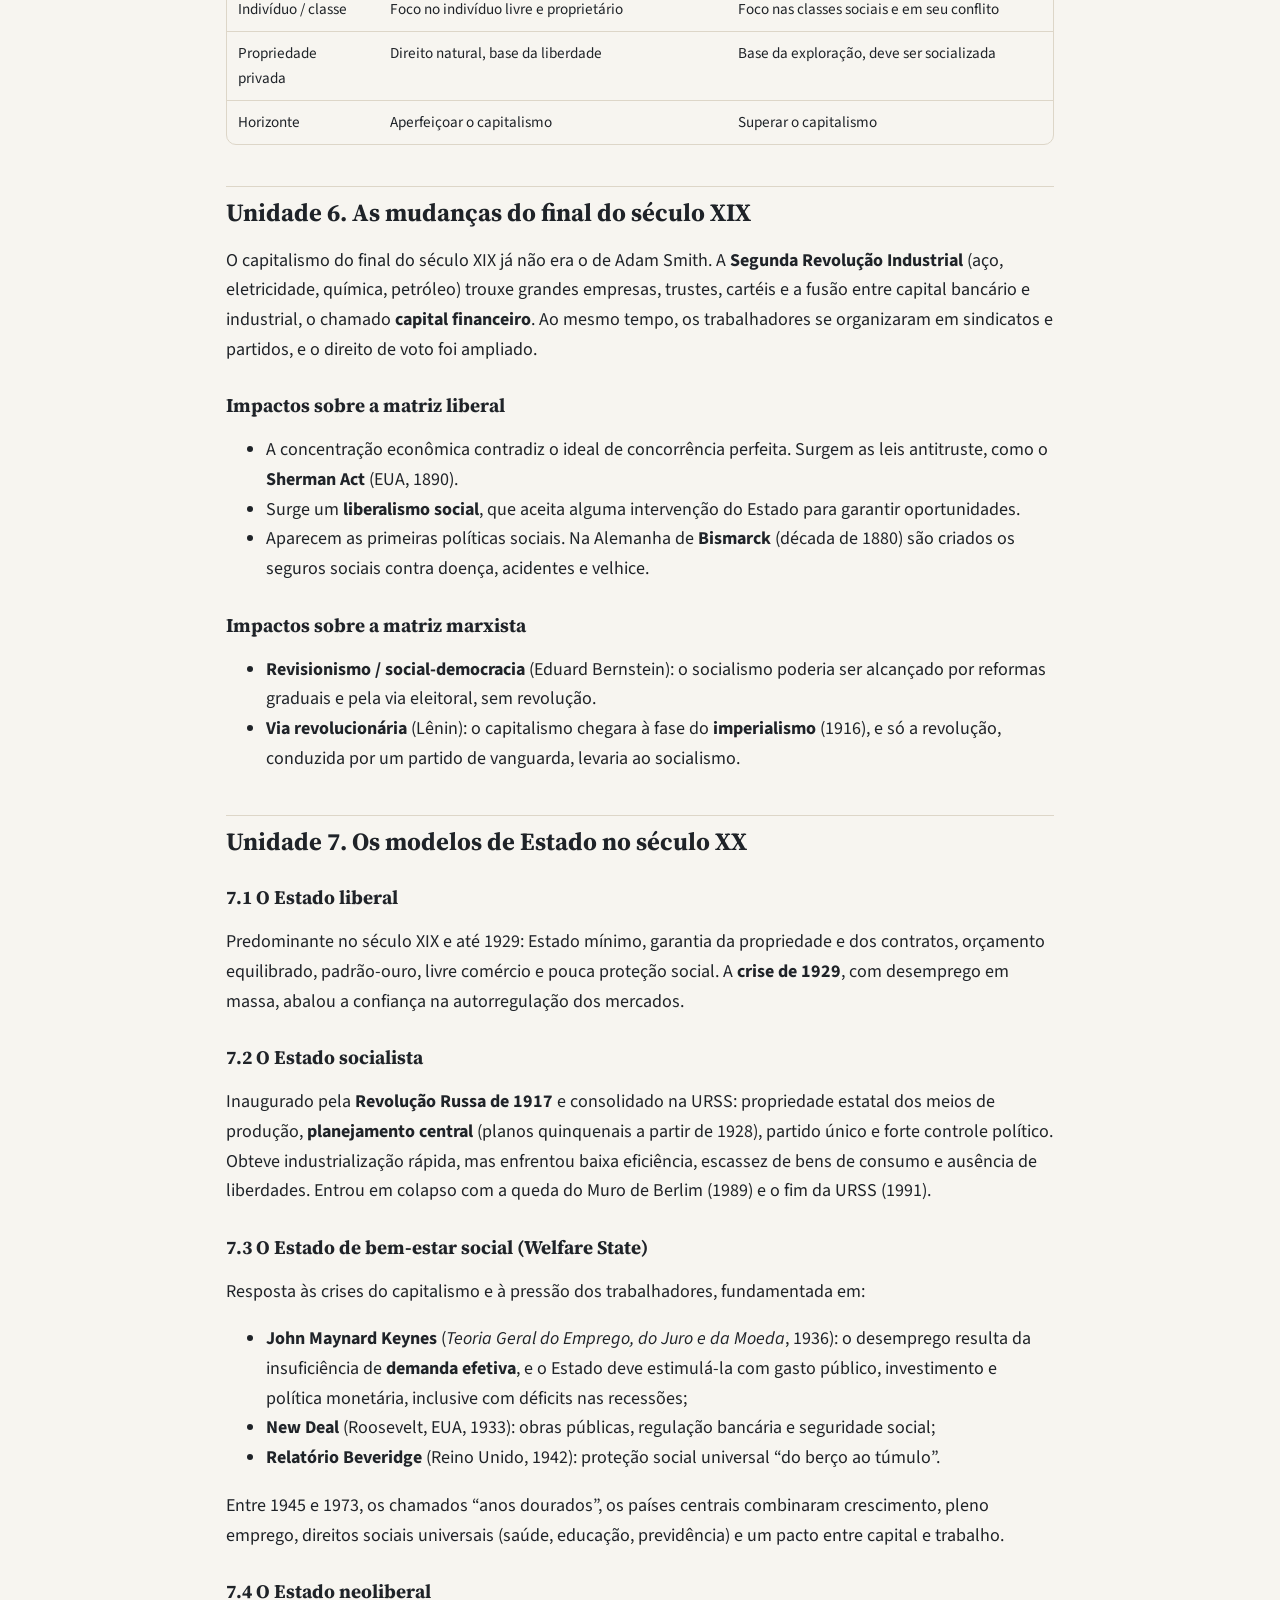
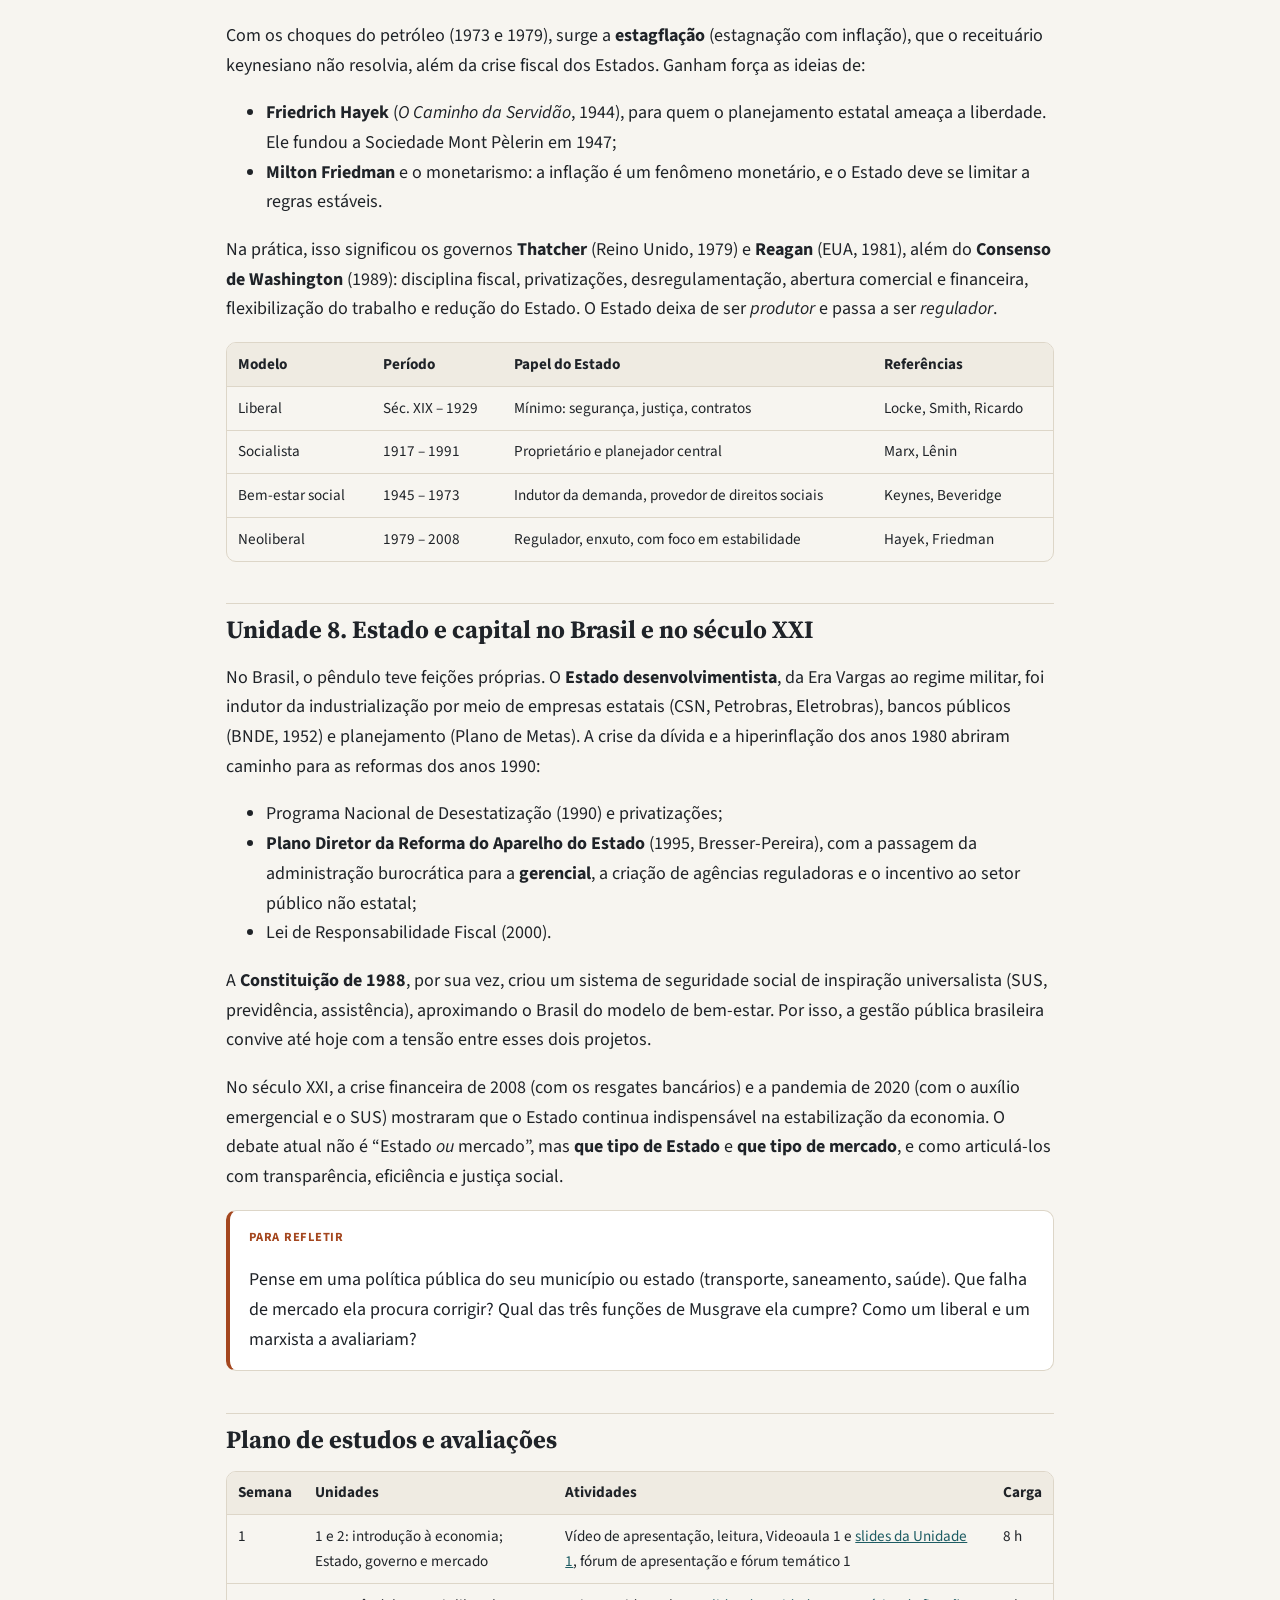
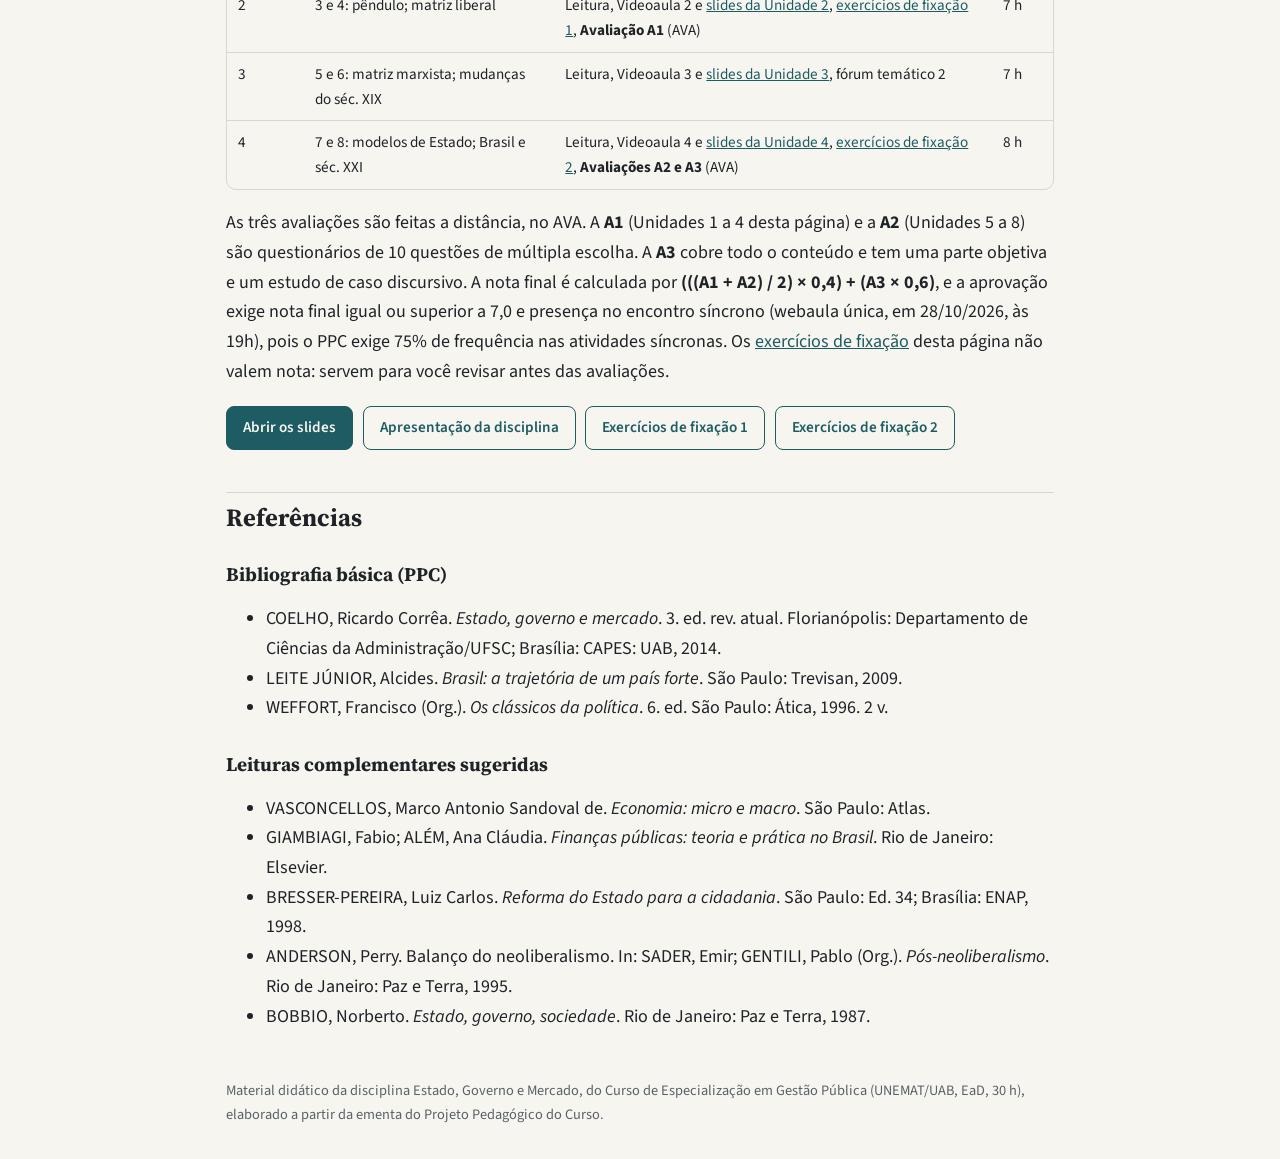
==== commit c2dfd281: "Slides de Estado, Governo e Mercado no site passam ao padrão DEAD/UAB slides.html vira um visualizad" ====
--- a/disciplina-01-estado-governo-mercado/index.html
+++ b/disciplina-01-estado-governo-mercado/index.html
@@ -577,10 +577,10 @@
 <table>
   <thead><tr><th>Semana</th><th>Unidades</th><th>Atividades</th><th>Carga</th></tr></thead>
   <tbody>
-    <tr><td>1</td><td>1 e 2: introdução à economia; Estado, governo e mercado</td><td>Vídeo de apresentação, leitura, slides 1–10, fórum de apresentação e fórum temático 1</td><td>8 h</td></tr>
-    <tr><td>2</td><td>3 e 4: pêndulo; matriz liberal</td><td>Leitura, slides 11–15, <a href="exercicios-1.html">exercícios de fixação 1</a>, <strong>Avaliação A1</strong> (AVA)</td><td>7 h</td></tr>
-    <tr><td>3</td><td>5 e 6: matriz marxista; mudanças do séc. XIX</td><td>Leitura, slides 16–20, fórum temático 2</td><td>7 h</td></tr>
-    <tr><td>4</td><td>7 e 8: modelos de Estado; Brasil e séc. XXI</td><td>Leitura, slides 21–28, <a href="exercicios-2.html">exercícios de fixação 2</a>, <strong>Avaliações A2 e A3</strong> (AVA)</td><td>8 h</td></tr>
+    <tr><td>1</td><td>1 e 2: introdução à economia; Estado, governo e mercado</td><td>Vídeo de apresentação, leitura, Videoaula 1 e <a href="slides.html#1">slides da Unidade 1</a>, fórum de apresentação e fórum temático 1</td><td>8 h</td></tr>
+    <tr><td>2</td><td>3 e 4: pêndulo; matriz liberal</td><td>Leitura, Videoaula 2 e <a href="slides.html#46">slides da Unidade 2</a>, <a href="exercicios-1.html">exercícios de fixação 1</a>, <strong>Avaliação A1</strong> (AVA)</td><td>7 h</td></tr>
+    <tr><td>3</td><td>5 e 6: matriz marxista; mudanças do séc. XIX</td><td>Leitura, Videoaula 3 e <a href="slides.html#77">slides da Unidade 3</a>, fórum temático 2</td><td>7 h</td></tr>
+    <tr><td>4</td><td>7 e 8: modelos de Estado; Brasil e séc. XXI</td><td>Leitura, Videoaula 4 e <a href="slides.html#107">slides da Unidade 4</a>, <a href="exercicios-2.html">exercícios de fixação 2</a>, <strong>Avaliações A2 e A3</strong> (AVA)</td><td>8 h</td></tr>
   </tbody>
 </table>
 </div>
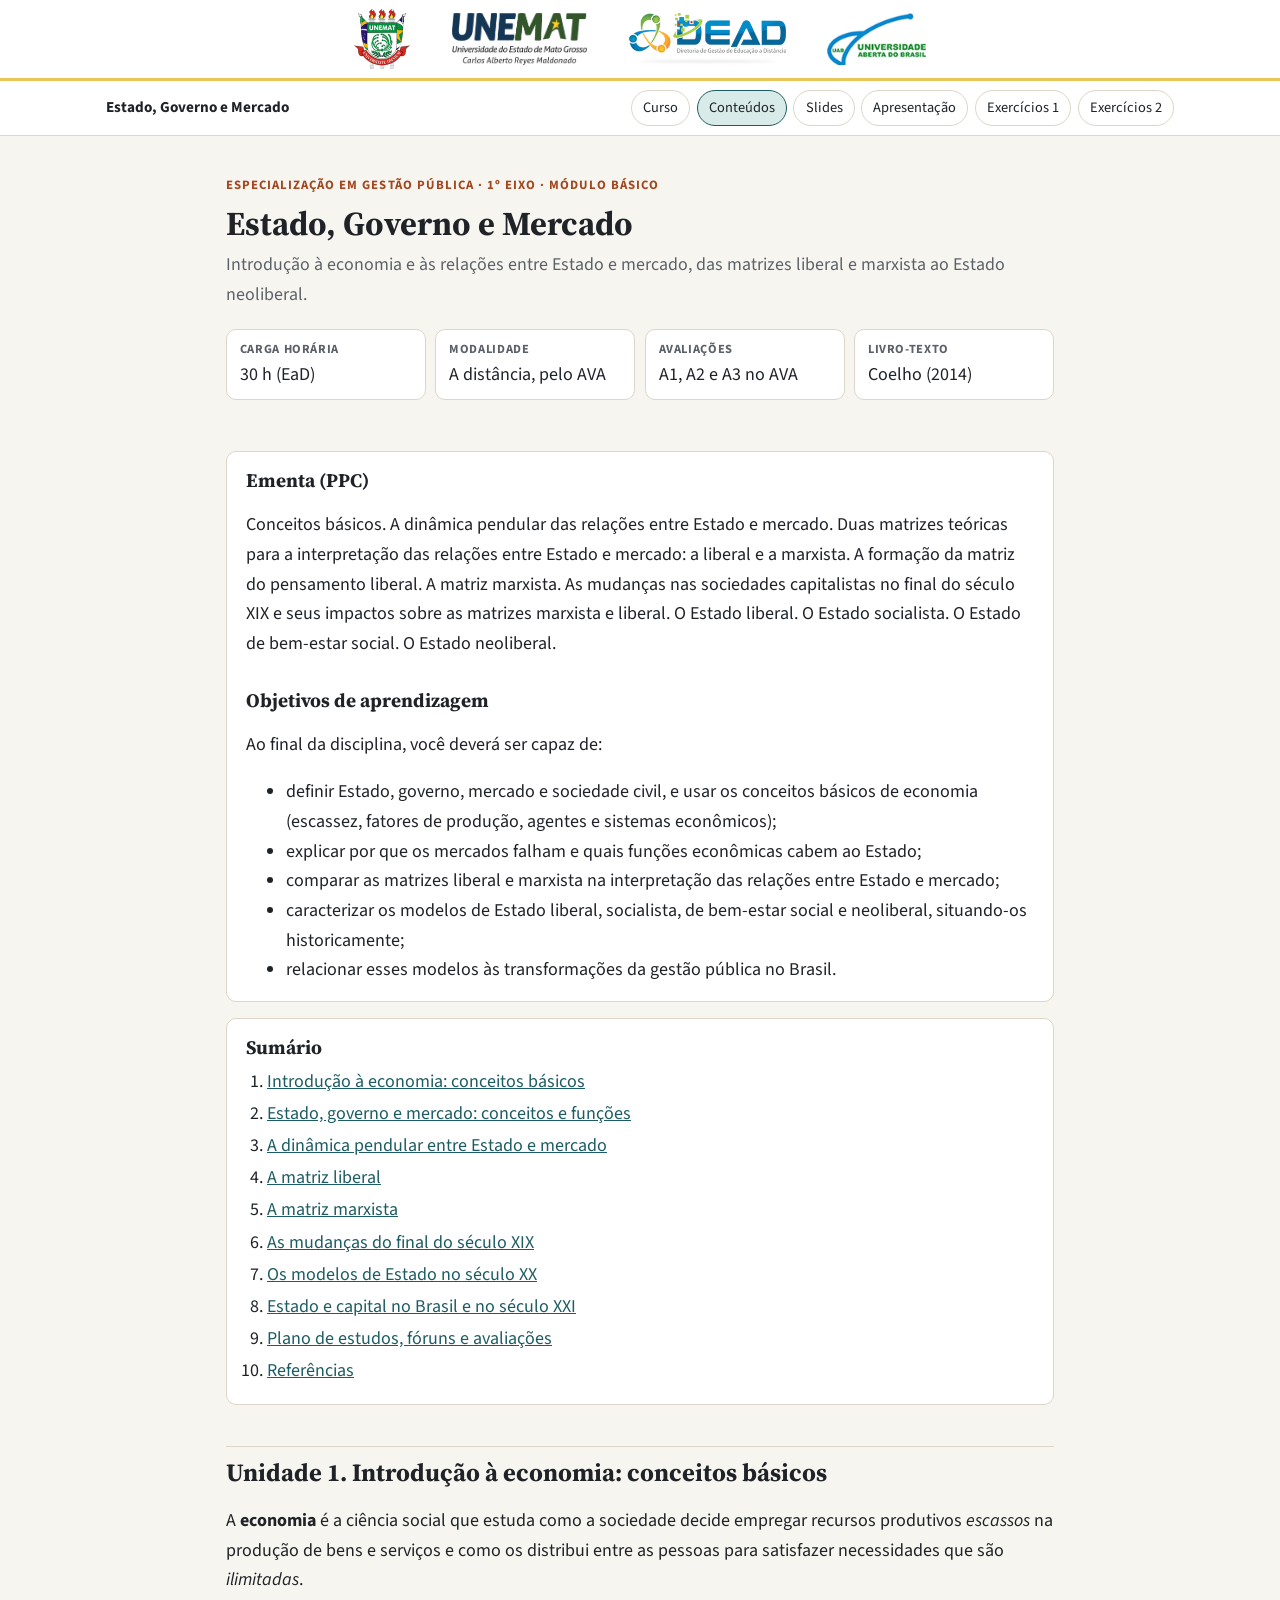
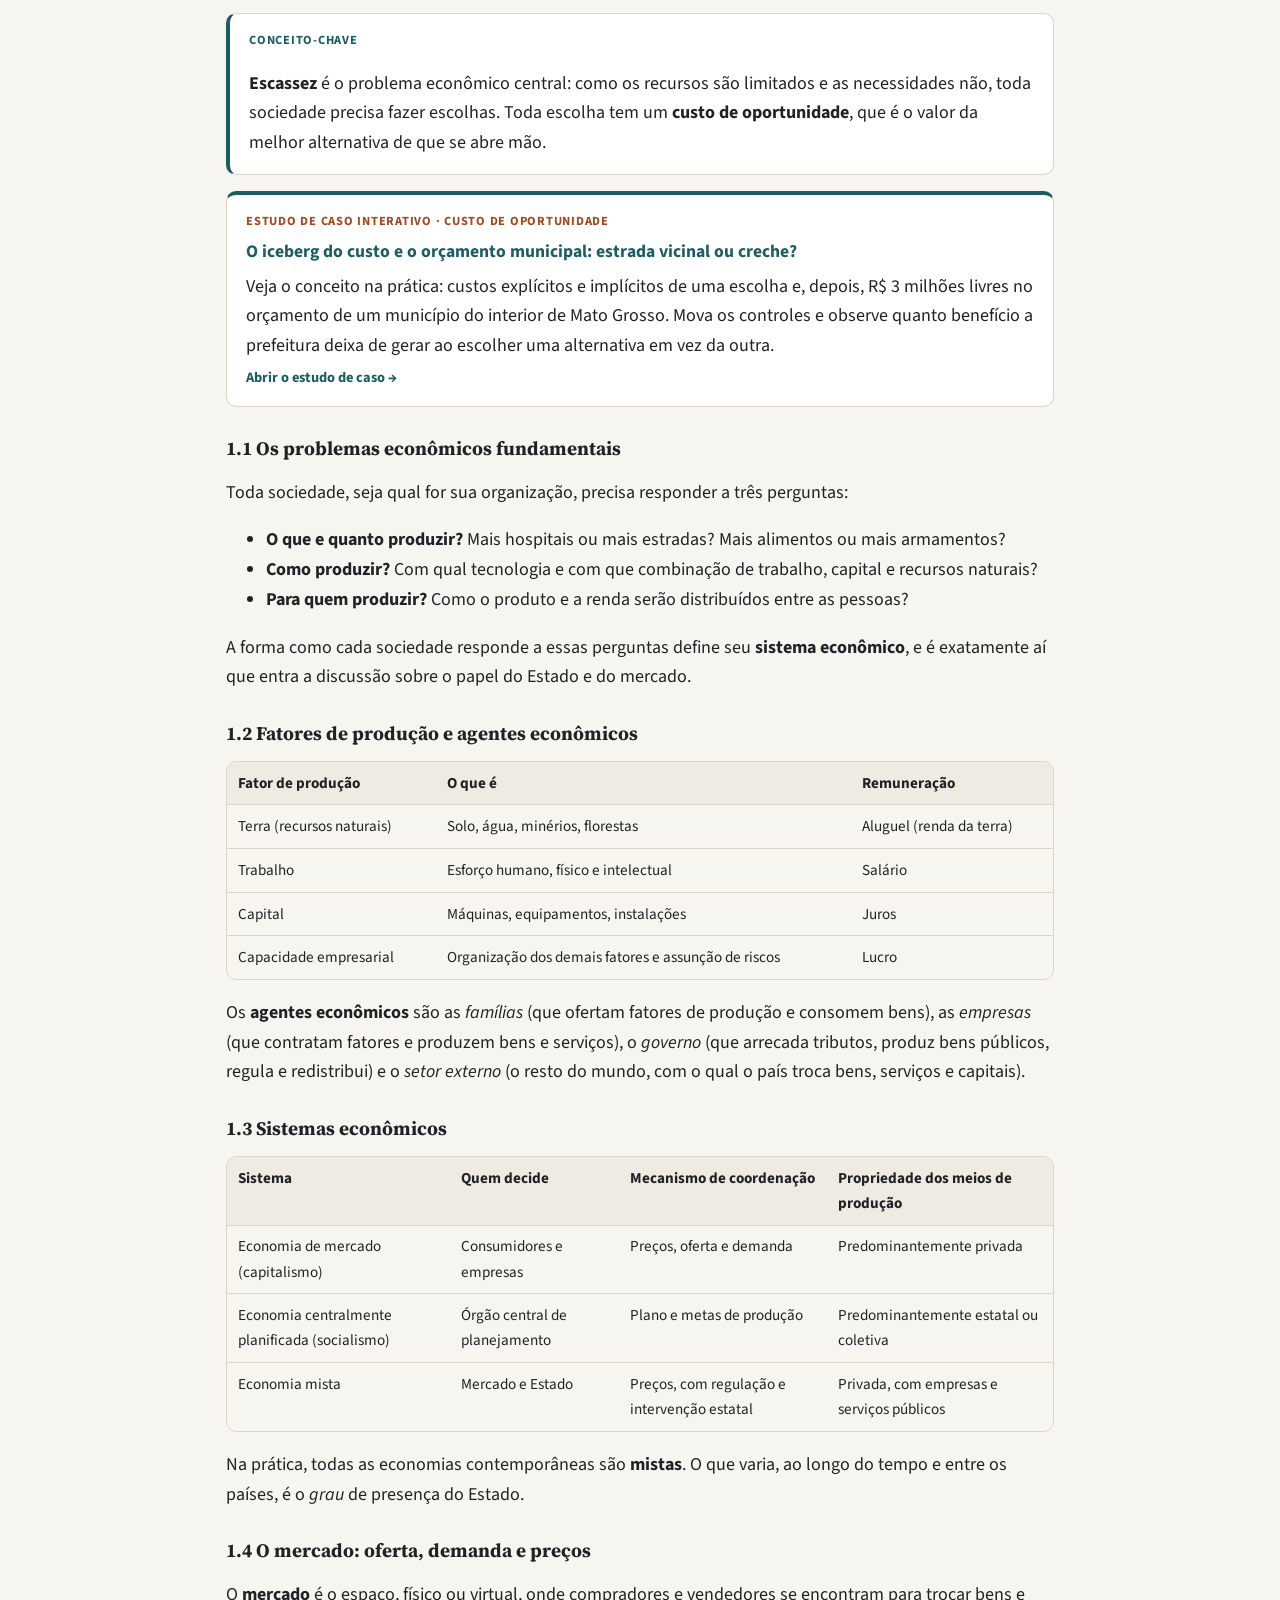
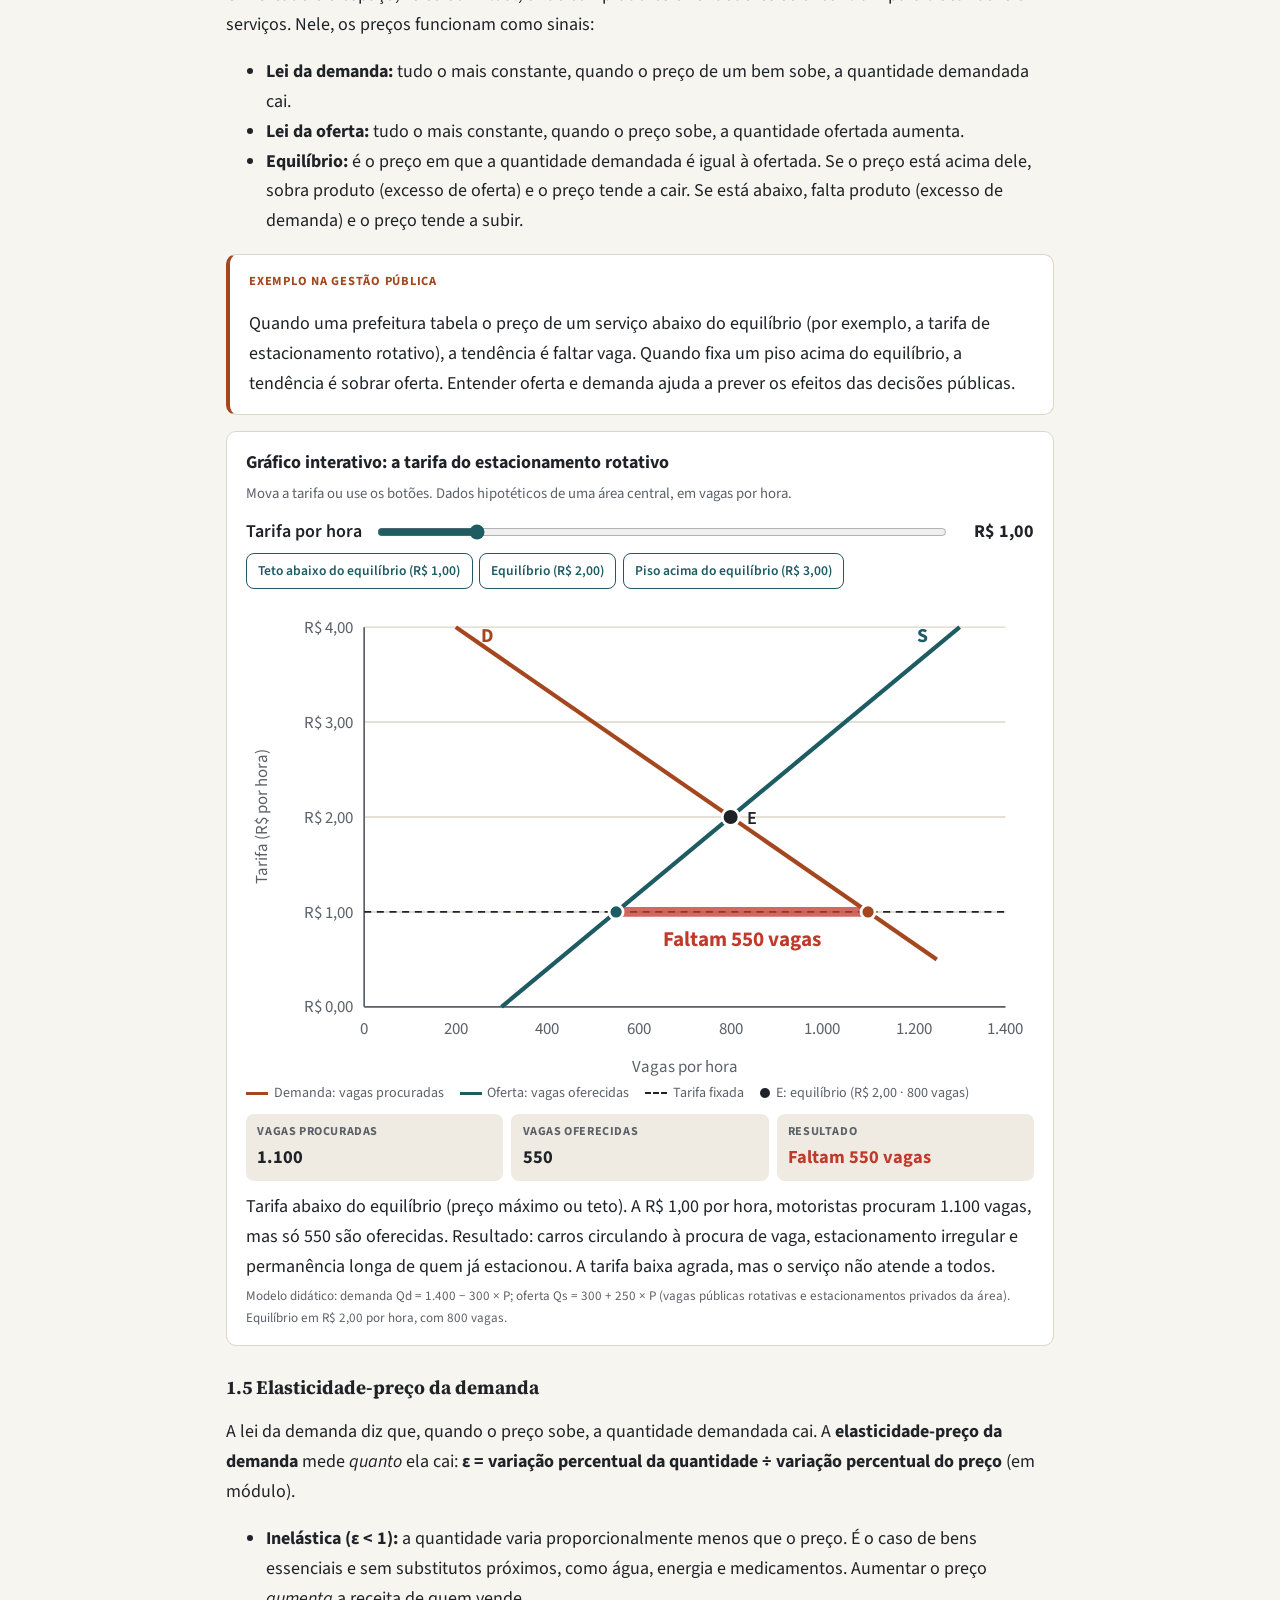
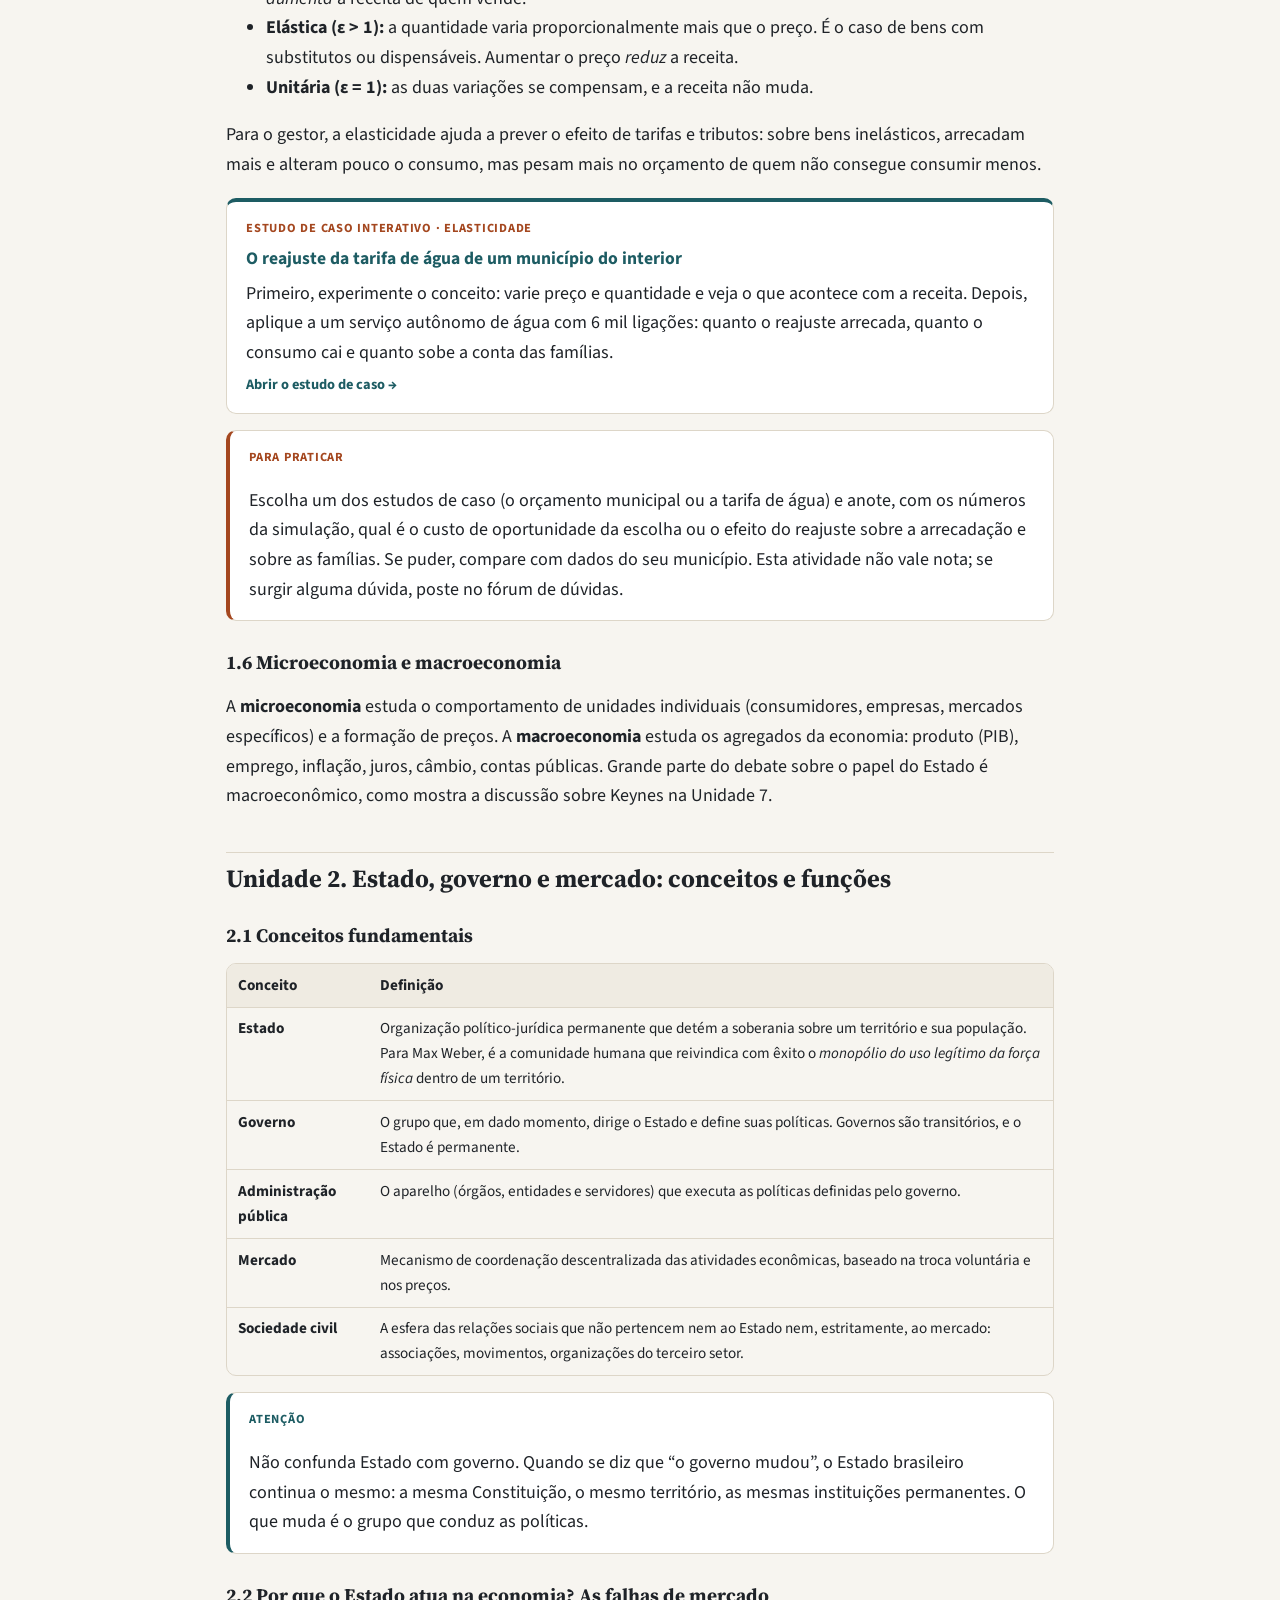
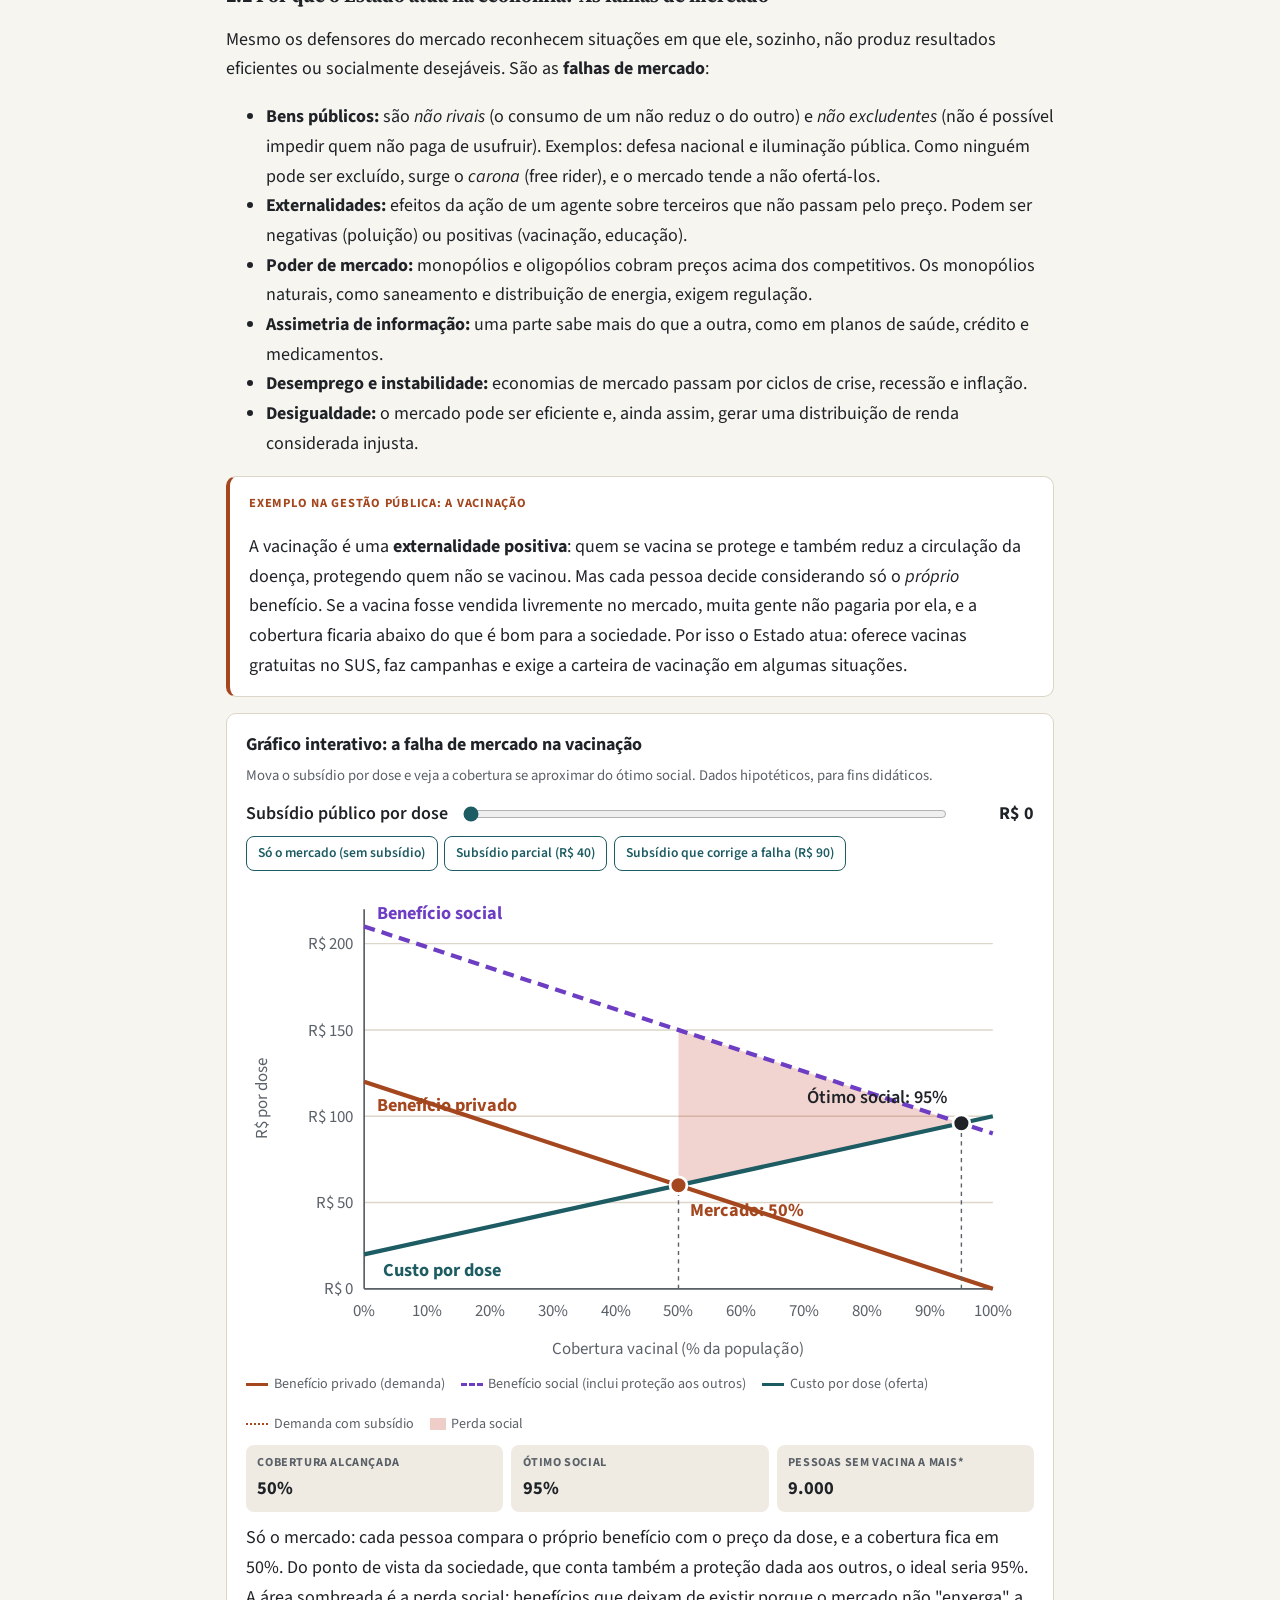
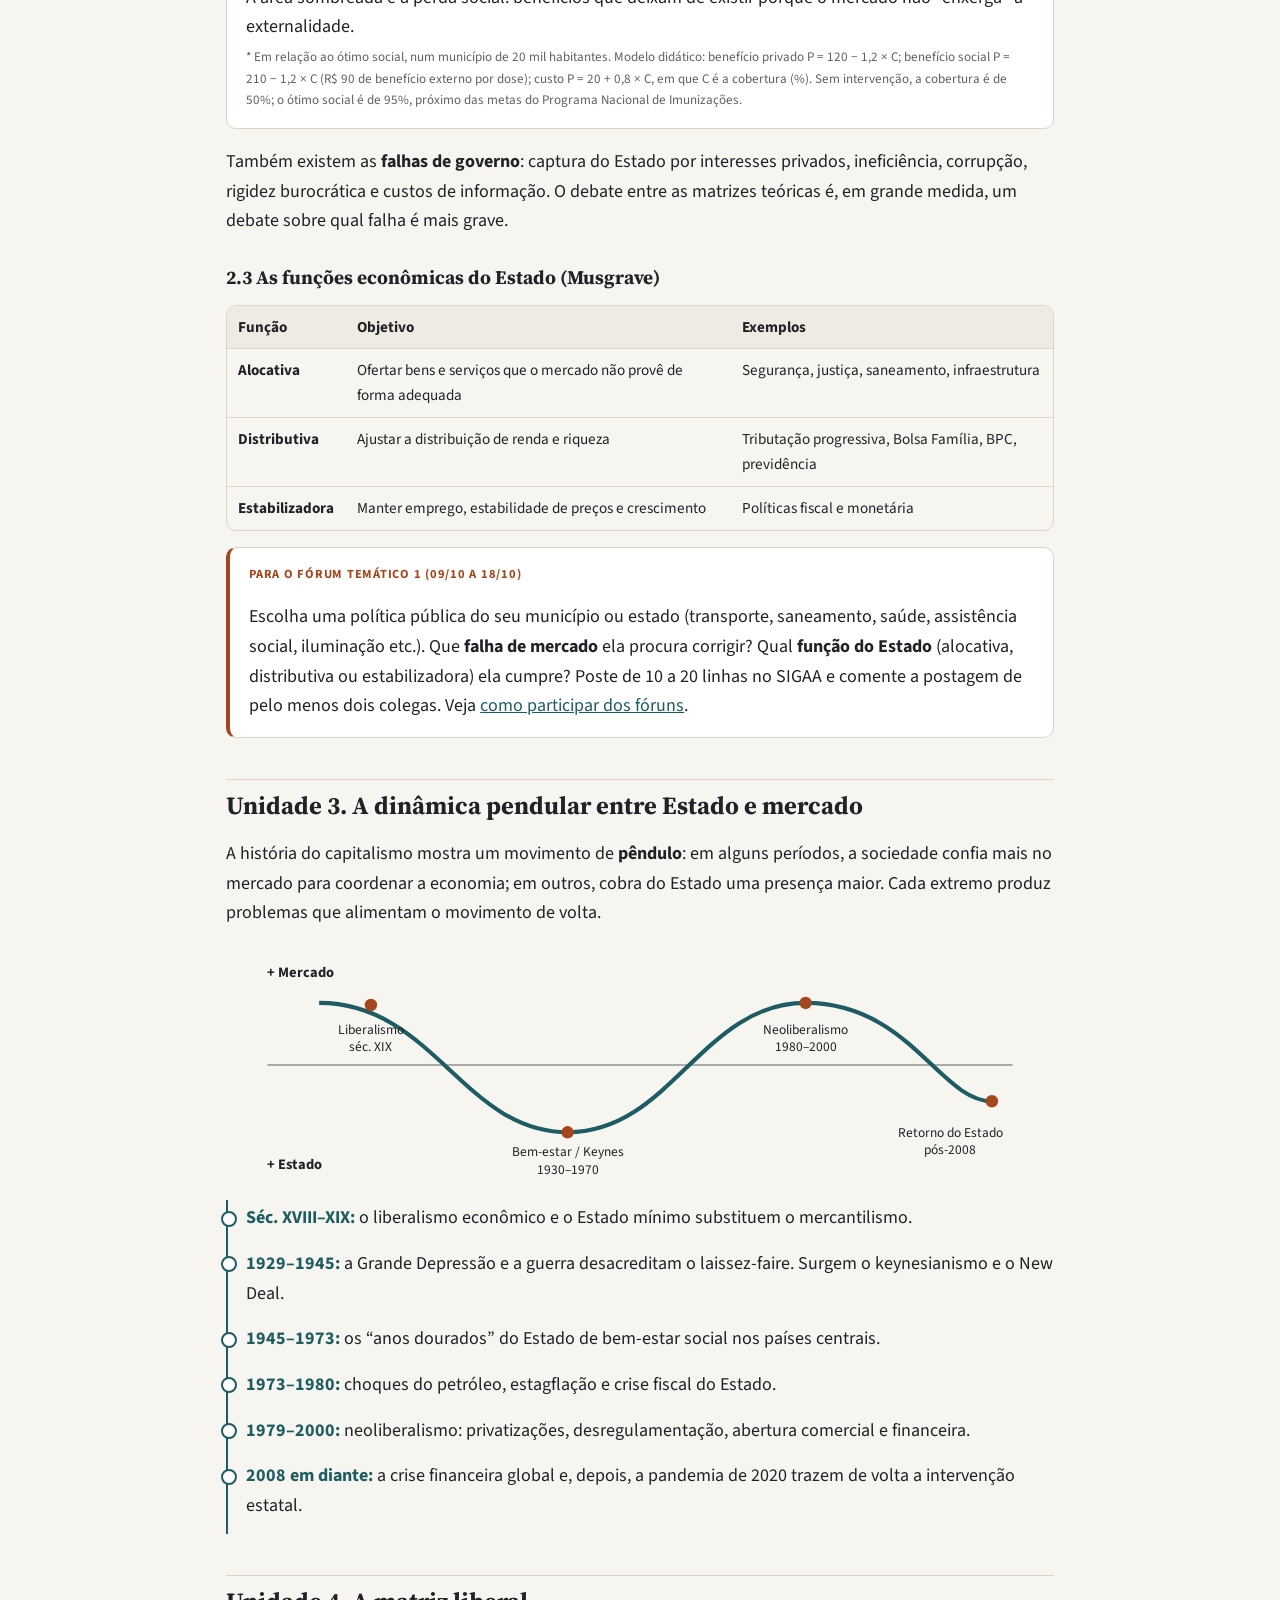
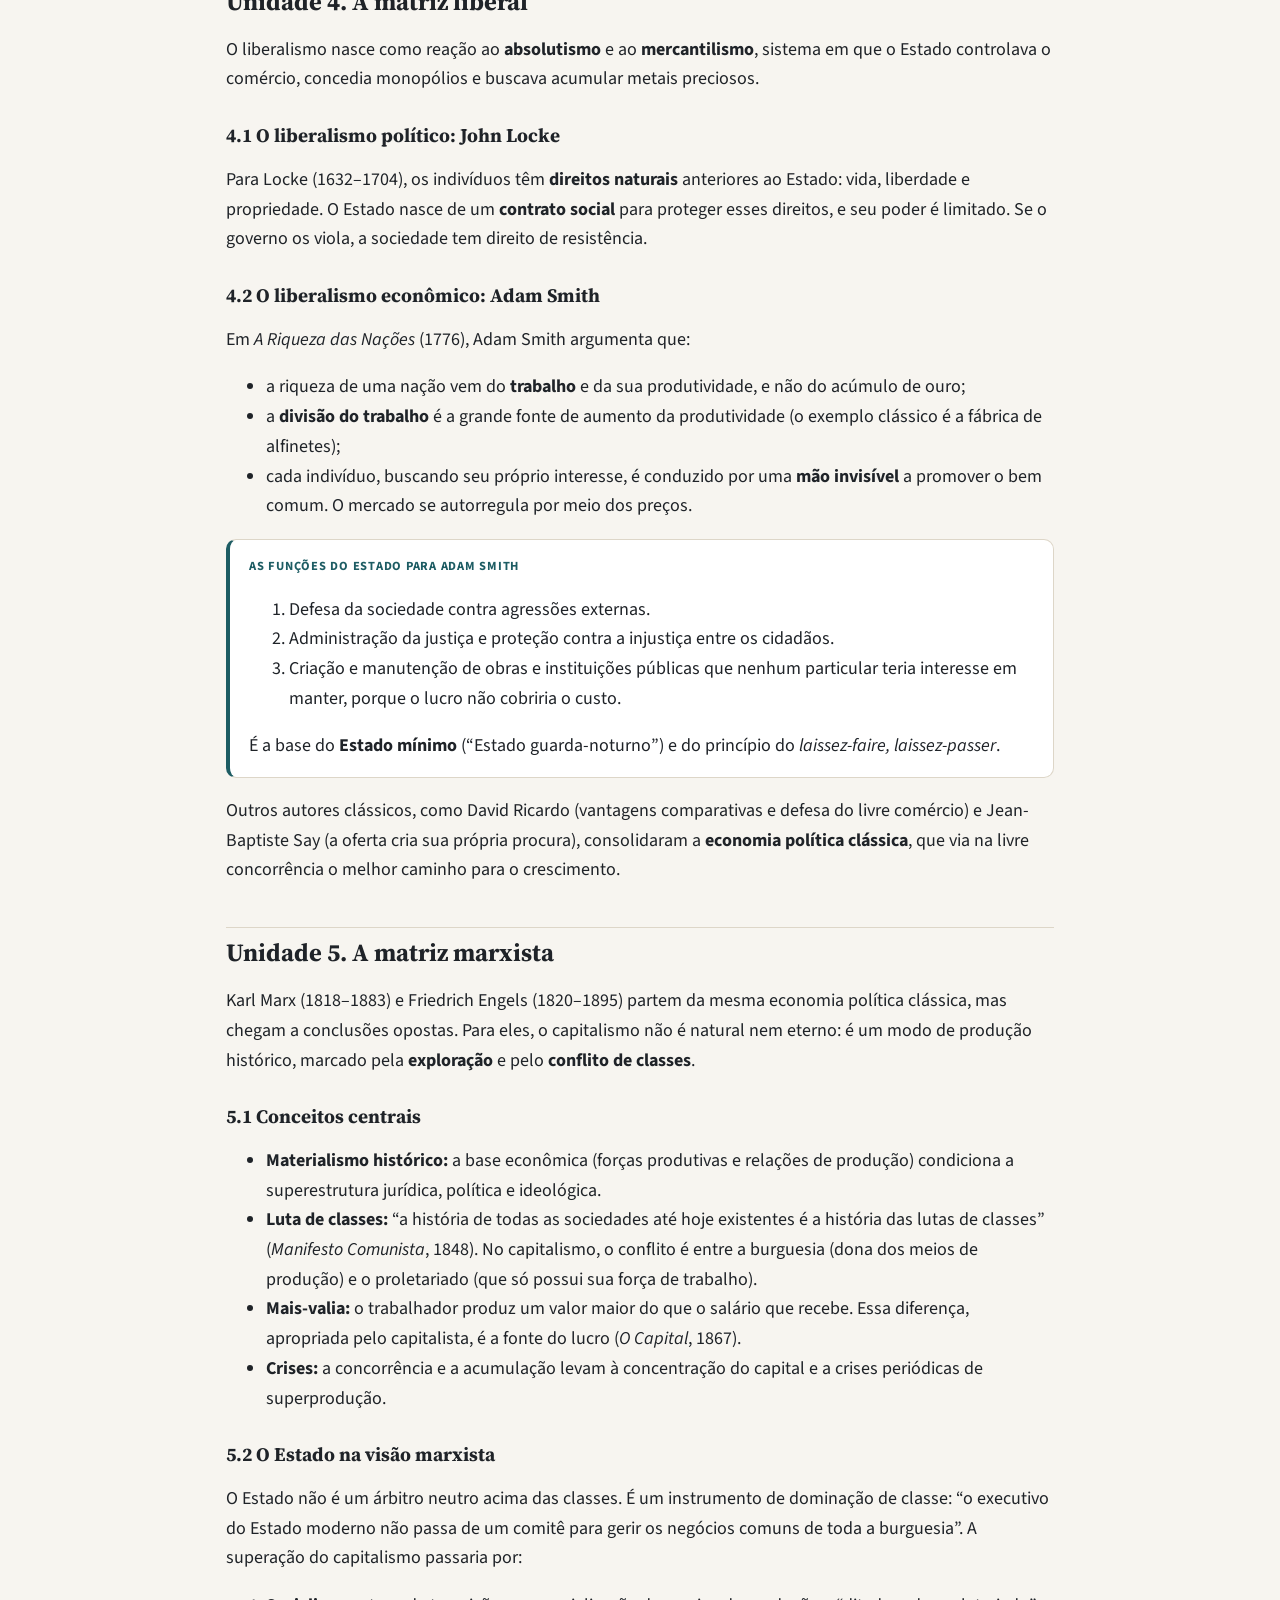
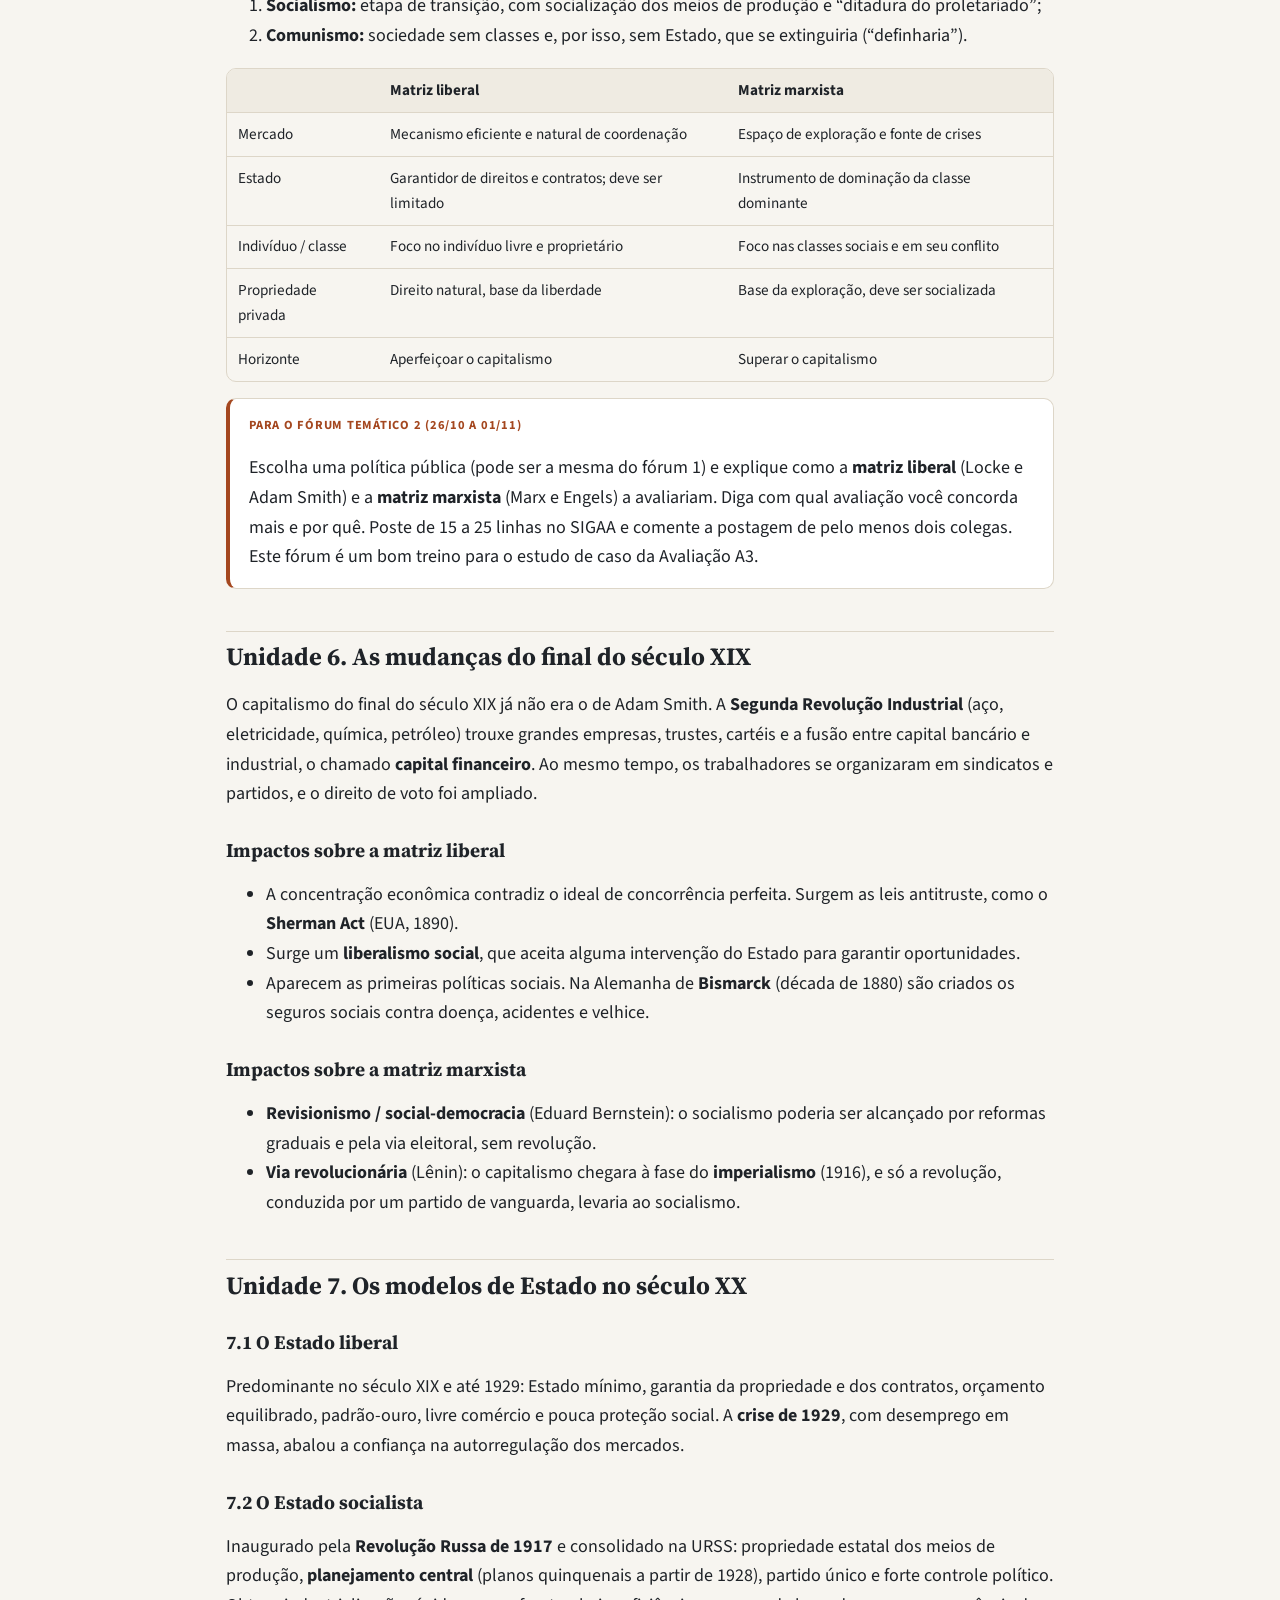
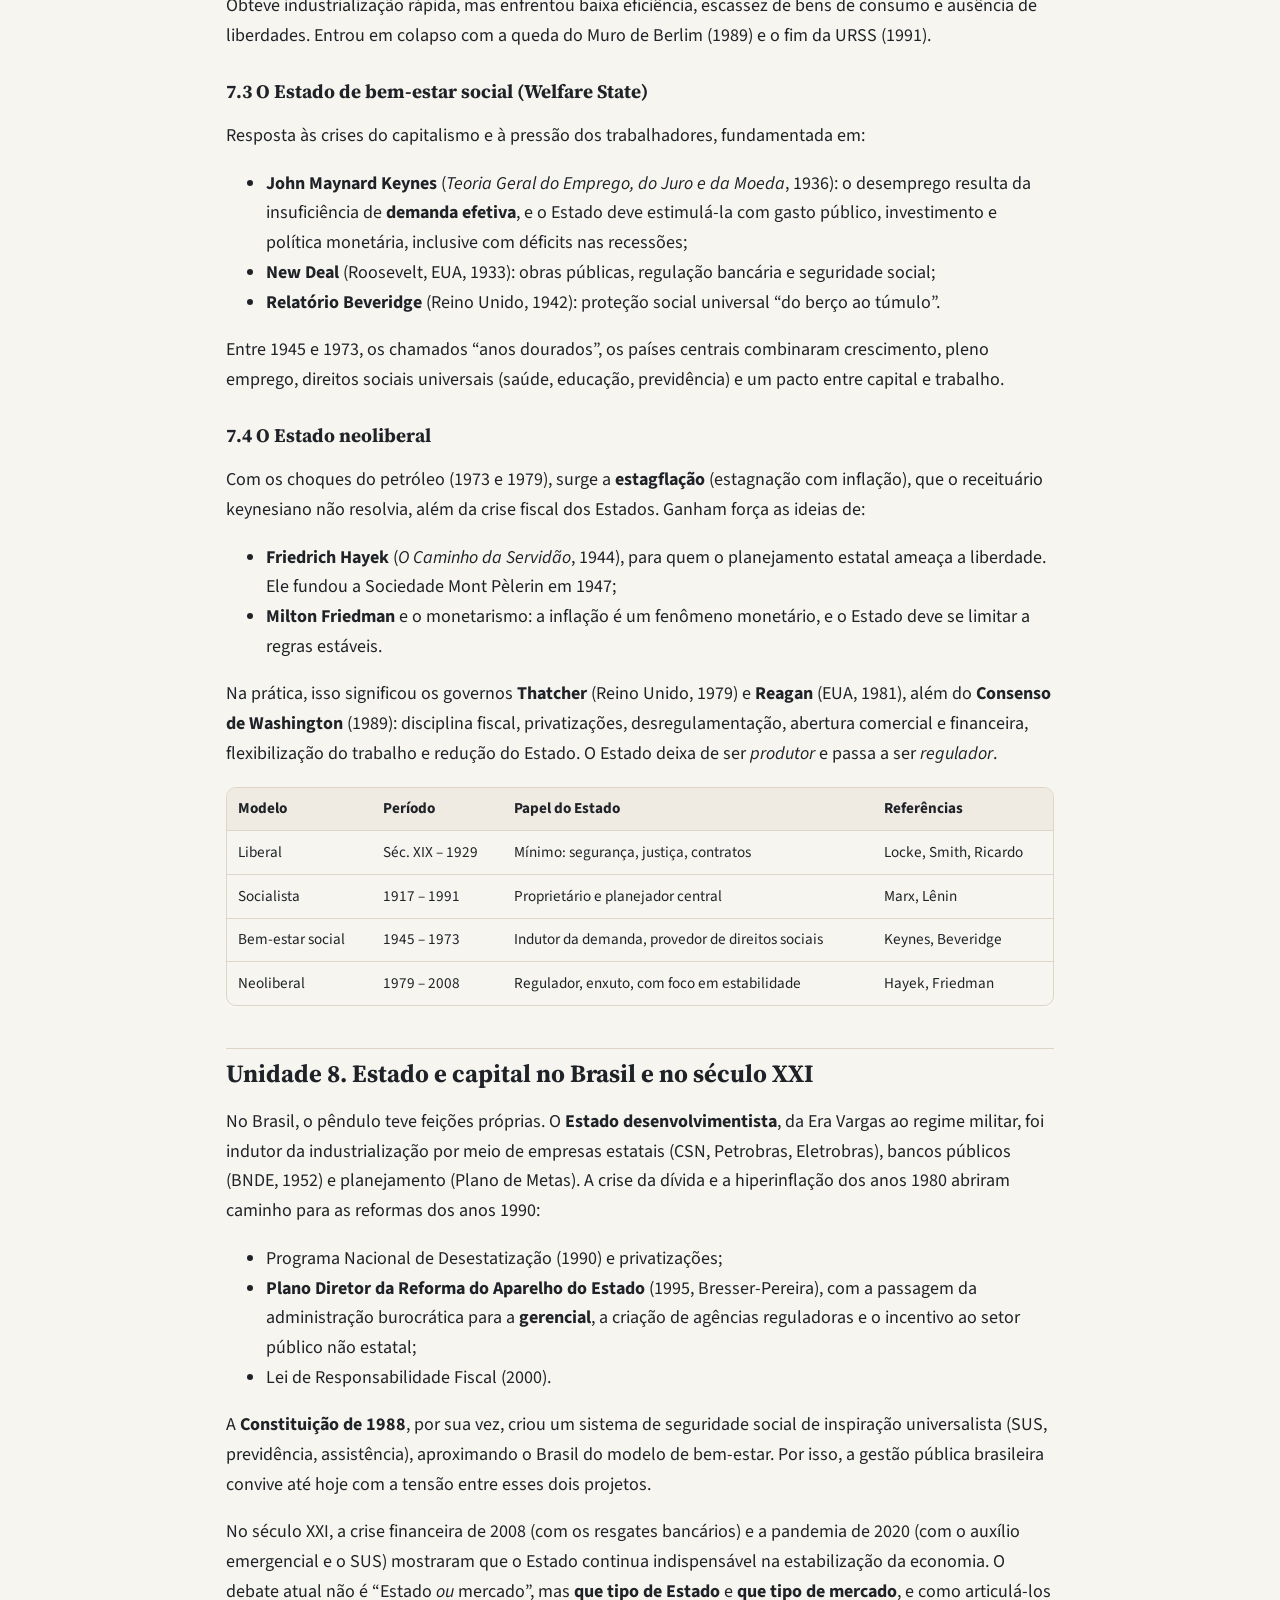
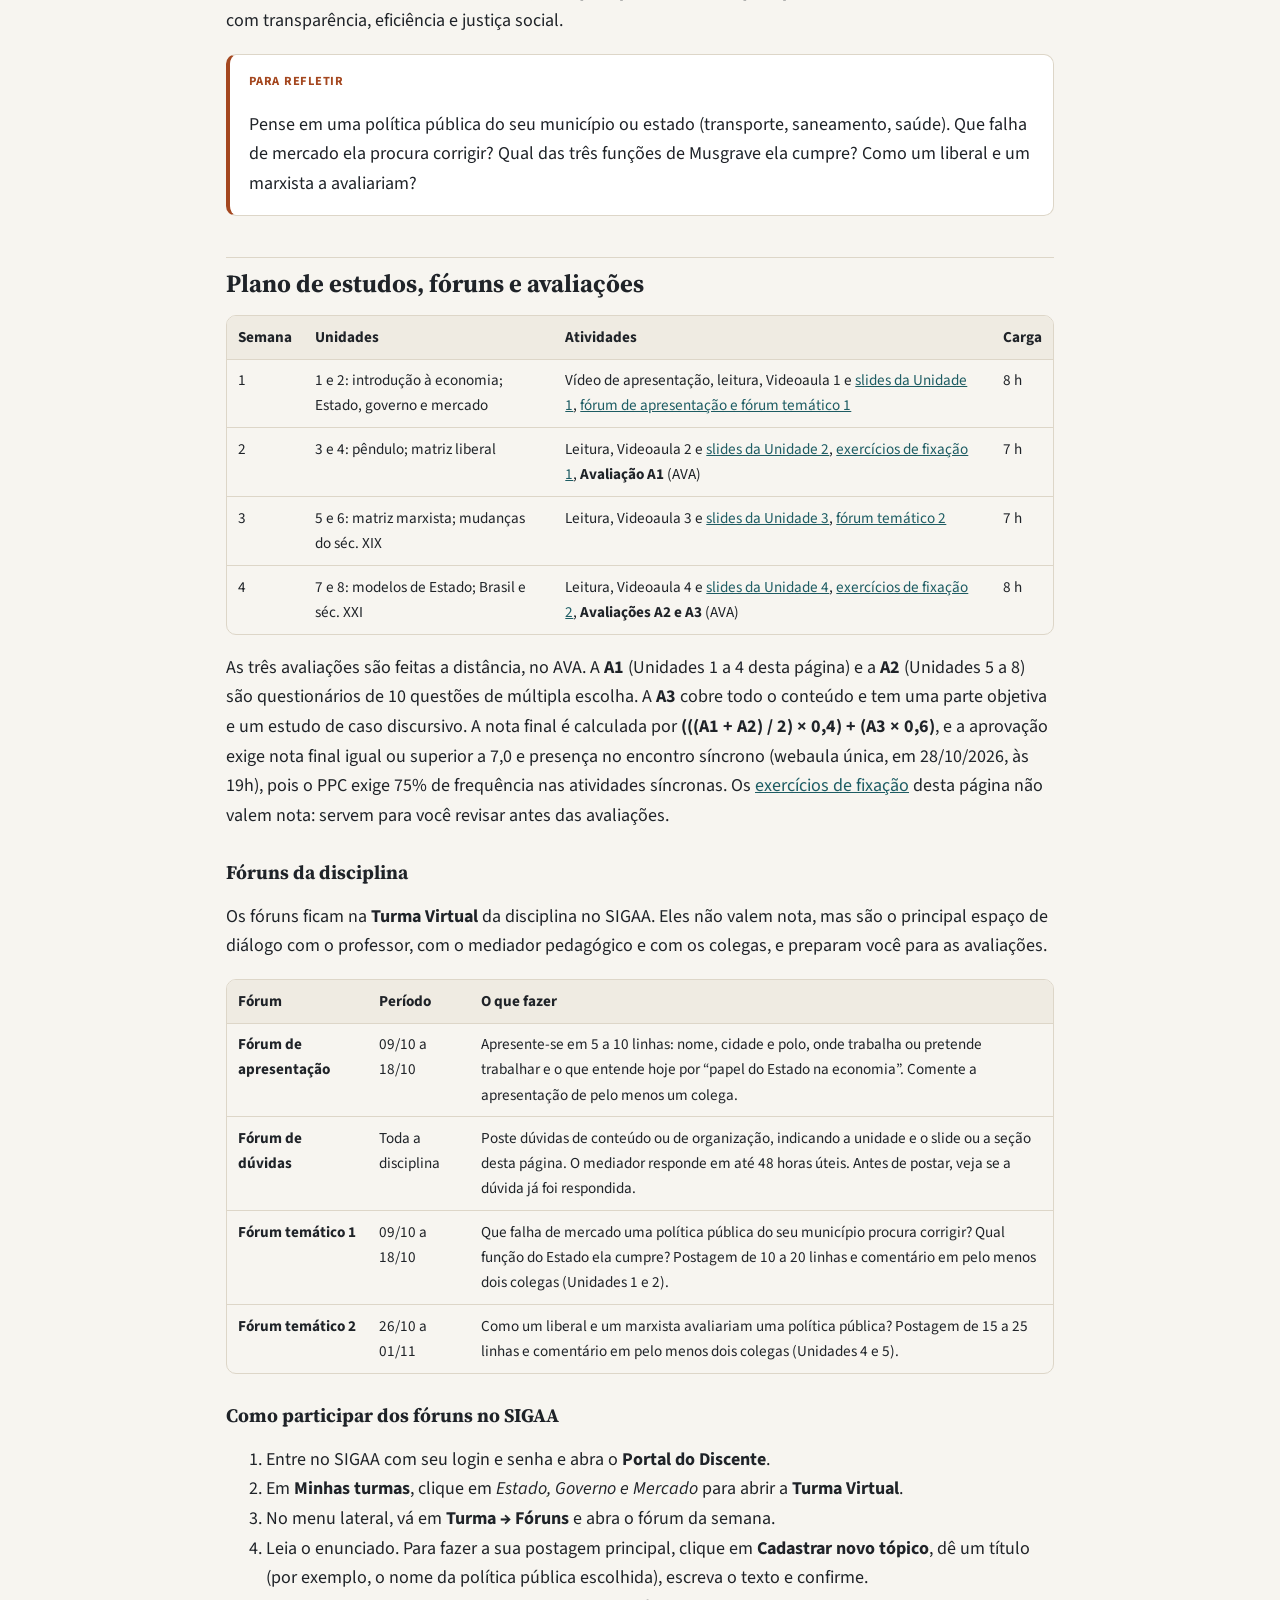
==== commit fa16448b: "EGM: seção Fóruns da disciplina com passo a passo no SIGAA Quadros dos fóruns temáticos 1 e 2 alinha" ====
--- a/disciplina-01-estado-governo-mercado/index.html
+++ b/disciplina-01-estado-governo-mercado/index.html
@@ -87,7 +87,7 @@
     <li><a href="#u6">As mudanças do final do século XIX</a></li>
     <li><a href="#u7">Os modelos de Estado no século XX</a></li>
     <li><a href="#u8">Estado e capital no Brasil e no século XXI</a></li>
-    <li><a href="#plano">Plano de estudos e avaliações</a></li>
+    <li><a href="#plano">Plano de estudos, fóruns e avaliações</a></li>
     <li><a href="#refs">Referências</a></li>
   </ol>
 </nav>
@@ -270,8 +270,8 @@
 </a>
 
 <div class="card box-ex">
-  <div class="label">Para o fórum temático 1</div>
-  <p>Escolha um dos estudos de caso (o orçamento municipal ou a tarifa de água) e explique, com os números da simulação, qual é o custo de oportunidade da escolha ou o efeito do reajuste sobre a arrecadação e sobre as famílias. Se puder, compare com dados do seu município.</p>
+  <div class="label">Para praticar</div>
+  <p>Escolha um dos estudos de caso (o orçamento municipal ou a tarifa de água) e anote, com os números da simulação, qual é o custo de oportunidade da escolha ou o efeito do reajuste sobre a arrecadação e sobre as famílias. Se puder, compare com dados do seu município. Esta atividade não vale nota; se surgir alguma dúvida, poste no fórum de dúvidas.</p>
 </div>
 
 <h3>1.6 Microeconomia e macroeconomia</h3>
@@ -415,6 +415,11 @@
 </table>
 </div>
 
+<div class="card box-ex">
+  <div class="label">Para o fórum temático 1 (09/10 a 18/10)</div>
+  <p>Escolha uma política pública do seu município ou estado (transporte, saneamento, saúde, assistência social, iluminação etc.). Que <strong>falha de mercado</strong> ela procura corrigir? Qual <strong>função do Estado</strong> (alocativa, distributiva ou estabilizadora) ela cumpre? Poste de 10 a 20 linhas no SIGAA e comente a postagem de pelo menos dois colegas. Veja <a href="#foruns">como participar dos fóruns</a>.</p>
+</div>
+
 <!-- ============ UNIDADE 3 ============ -->
 <h2 id="u3">Unidade 3. A dinâmica pendular entre Estado e mercado</h2>
 <p>A história do capitalismo mostra um movimento de <strong>pêndulo</strong>: em alguns períodos, a sociedade confia mais no mercado para coordenar a economia; em outros, cobra do Estado uma presença maior. Cada extremo produz problemas que alimentam o movimento de volta.</p>
@@ -500,6 +505,11 @@
 </table>
 </div>
 
+<div class="card box-ex">
+  <div class="label">Para o fórum temático 2 (26/10 a 01/11)</div>
+  <p>Escolha uma política pública (pode ser a mesma do fórum 1) e explique como a <strong>matriz liberal</strong> (Locke e Adam Smith) e a <strong>matriz marxista</strong> (Marx e Engels) a avaliariam. Diga com qual avaliação você concorda mais e por quê. Poste de 15 a 25 linhas no SIGAA e comente a postagem de pelo menos dois colegas. Este fórum é um bom treino para o estudo de caso da Avaliação A3.</p>
+</div>
+
 <!-- ============ UNIDADE 6 ============ -->
 <h2 id="u6">Unidade 6. As mudanças do final do século XIX</h2>
 <p>O capitalismo do final do século XIX já não era o de Adam Smith. A <strong>Segunda Revolução Industrial</strong> (aço, eletricidade, química, petróleo) trouxe grandes empresas, trustes, cartéis e a fusão entre capital bancário e industrial, o chamado <strong>capital financeiro</strong>. Ao mesmo tempo, os trabalhadores se organizaram em sindicatos e partidos, e o direito de voto foi ampliado.</p>
@@ -572,19 +582,48 @@
 </div>
 
 <!-- ============ PLANO ============ -->
-<h2 id="plano">Plano de estudos e avaliações</h2>
+<h2 id="plano">Plano de estudos, fóruns e avaliações</h2>
 <div class="table-scroll">
 <table>
   <thead><tr><th>Semana</th><th>Unidades</th><th>Atividades</th><th>Carga</th></tr></thead>
   <tbody>
-    <tr><td>1</td><td>1 e 2: introdução à economia; Estado, governo e mercado</td><td>Vídeo de apresentação, leitura, Videoaula 1 e <a href="slides.html#1">slides da Unidade 1</a>, fórum de apresentação e fórum temático 1</td><td>8 h</td></tr>
+    <tr><td>1</td><td>1 e 2: introdução à economia; Estado, governo e mercado</td><td>Vídeo de apresentação, leitura, Videoaula 1 e <a href="slides.html#1">slides da Unidade 1</a>, <a href="#foruns">fórum de apresentação e fórum temático 1</a></td><td>8 h</td></tr>
     <tr><td>2</td><td>3 e 4: pêndulo; matriz liberal</td><td>Leitura, Videoaula 2 e <a href="slides.html#46">slides da Unidade 2</a>, <a href="exercicios-1.html">exercícios de fixação 1</a>, <strong>Avaliação A1</strong> (AVA)</td><td>7 h</td></tr>
-    <tr><td>3</td><td>5 e 6: matriz marxista; mudanças do séc. XIX</td><td>Leitura, Videoaula 3 e <a href="slides.html#77">slides da Unidade 3</a>, fórum temático 2</td><td>7 h</td></tr>
+    <tr><td>3</td><td>5 e 6: matriz marxista; mudanças do séc. XIX</td><td>Leitura, Videoaula 3 e <a href="slides.html#77">slides da Unidade 3</a>, <a href="#foruns">fórum temático 2</a></td><td>7 h</td></tr>
     <tr><td>4</td><td>7 e 8: modelos de Estado; Brasil e séc. XXI</td><td>Leitura, Videoaula 4 e <a href="slides.html#107">slides da Unidade 4</a>, <a href="exercicios-2.html">exercícios de fixação 2</a>, <strong>Avaliações A2 e A3</strong> (AVA)</td><td>8 h</td></tr>
   </tbody>
 </table>
 </div>
 <p>As três avaliações são feitas a distância, no AVA. A <strong>A1</strong> (Unidades 1 a 4 desta página) e a <strong>A2</strong> (Unidades 5 a 8) são questionários de 10 questões de múltipla escolha. A <strong>A3</strong> cobre todo o conteúdo e tem uma parte objetiva e um estudo de caso discursivo. A nota final é calculada por <strong>(((A1 + A2) / 2) × 0,4) + (A3 × 0,6)</strong>, e a aprovação exige nota final igual ou superior a 7,0 e presença no encontro síncrono (webaula única, em 28/10/2026, às 19h), pois o PPC exige 75% de frequência nas atividades síncronas. Os <a href="exercicios-1.html">exercícios de fixação</a> desta página não valem nota: servem para você revisar antes das avaliações.</p>
+
+<h3 id="foruns">Fóruns da disciplina</h3>
+<p>Os fóruns ficam na <strong>Turma Virtual</strong> da disciplina no SIGAA. Eles não valem nota, mas são o principal espaço de diálogo com o professor, com o mediador pedagógico e com os colegas, e preparam você para as avaliações.</p>
+<div class="table-scroll">
+<table>
+  <thead><tr><th>Fórum</th><th>Período</th><th>O que fazer</th></tr></thead>
+  <tbody>
+    <tr><td><strong>Fórum de apresentação</strong></td><td>09/10 a 18/10</td><td>Apresente-se em 5 a 10 linhas: nome, cidade e polo, onde trabalha ou pretende trabalhar e o que entende hoje por “papel do Estado na economia”. Comente a apresentação de pelo menos um colega.</td></tr>
+    <tr><td><strong>Fórum de dúvidas</strong></td><td>Toda a disciplina</td><td>Poste dúvidas de conteúdo ou de organização, indicando a unidade e o slide ou a seção desta página. O mediador responde em até 48 horas úteis. Antes de postar, veja se a dúvida já foi respondida.</td></tr>
+    <tr><td><strong>Fórum temático 1</strong></td><td>09/10 a 18/10</td><td>Que falha de mercado uma política pública do seu município procura corrigir? Qual função do Estado ela cumpre? Postagem de 10 a 20 linhas e comentário em pelo menos dois colegas (Unidades 1 e 2).</td></tr>
+    <tr><td><strong>Fórum temático 2</strong></td><td>26/10 a 01/11</td><td>Como um liberal e um marxista avaliariam uma política pública? Postagem de 15 a 25 linhas e comentário em pelo menos dois colegas (Unidades 4 e 5).</td></tr>
+  </tbody>
+</table>
+</div>
+
+<h3>Como participar dos fóruns no SIGAA</h3>
+<ol>
+  <li>Entre no SIGAA com seu login e senha e abra o <strong>Portal do Discente</strong>.</li>
+  <li>Em <strong>Minhas turmas</strong>, clique em <em>Estado, Governo e Mercado</em> para abrir a <strong>Turma Virtual</strong>.</li>
+  <li>No menu lateral, vá em <strong>Turma → Fóruns</strong> e abra o fórum da semana.</li>
+  <li>Leia o enunciado. Para fazer a sua postagem principal, clique em <strong>Cadastrar novo tópico</strong>, dê um título (por exemplo, o nome da política pública escolhida), escreva o texto e confirme.</li>
+  <li>Para comentar a postagem de um colega, abra o tópico dele e clique em <strong>Responder</strong>.</li>
+  <li>Volte ao fórum ao longo da semana para ler as respostas do mediador e dos colegas e continuar a conversa.</li>
+</ol>
+<p>Os nomes dos menus podem variar um pouco conforme a versão do SIGAA. Se não encontrar o fórum ou tiver problemas de acesso, procure a Coordenação do Curso ou o suporte do seu polo.</p>
+<div class="card box-ex">
+  <div class="label">Boas práticas nos fóruns</div>
+  <p>Escreva com suas palavras e cite o material da disciplina (autor, unidade ou página) quando usar uma ideia dele. Discorde com argumentos, sempre com respeito aos colegas. Poste dentro do prazo: o fórum é fechado ao final do período. Copiar textos da internet é plágio, uma falta grave.</p>
+</div>
 
 <div class="actions">
   <a class="btn" href="slides.html">Abrir os slides</a>
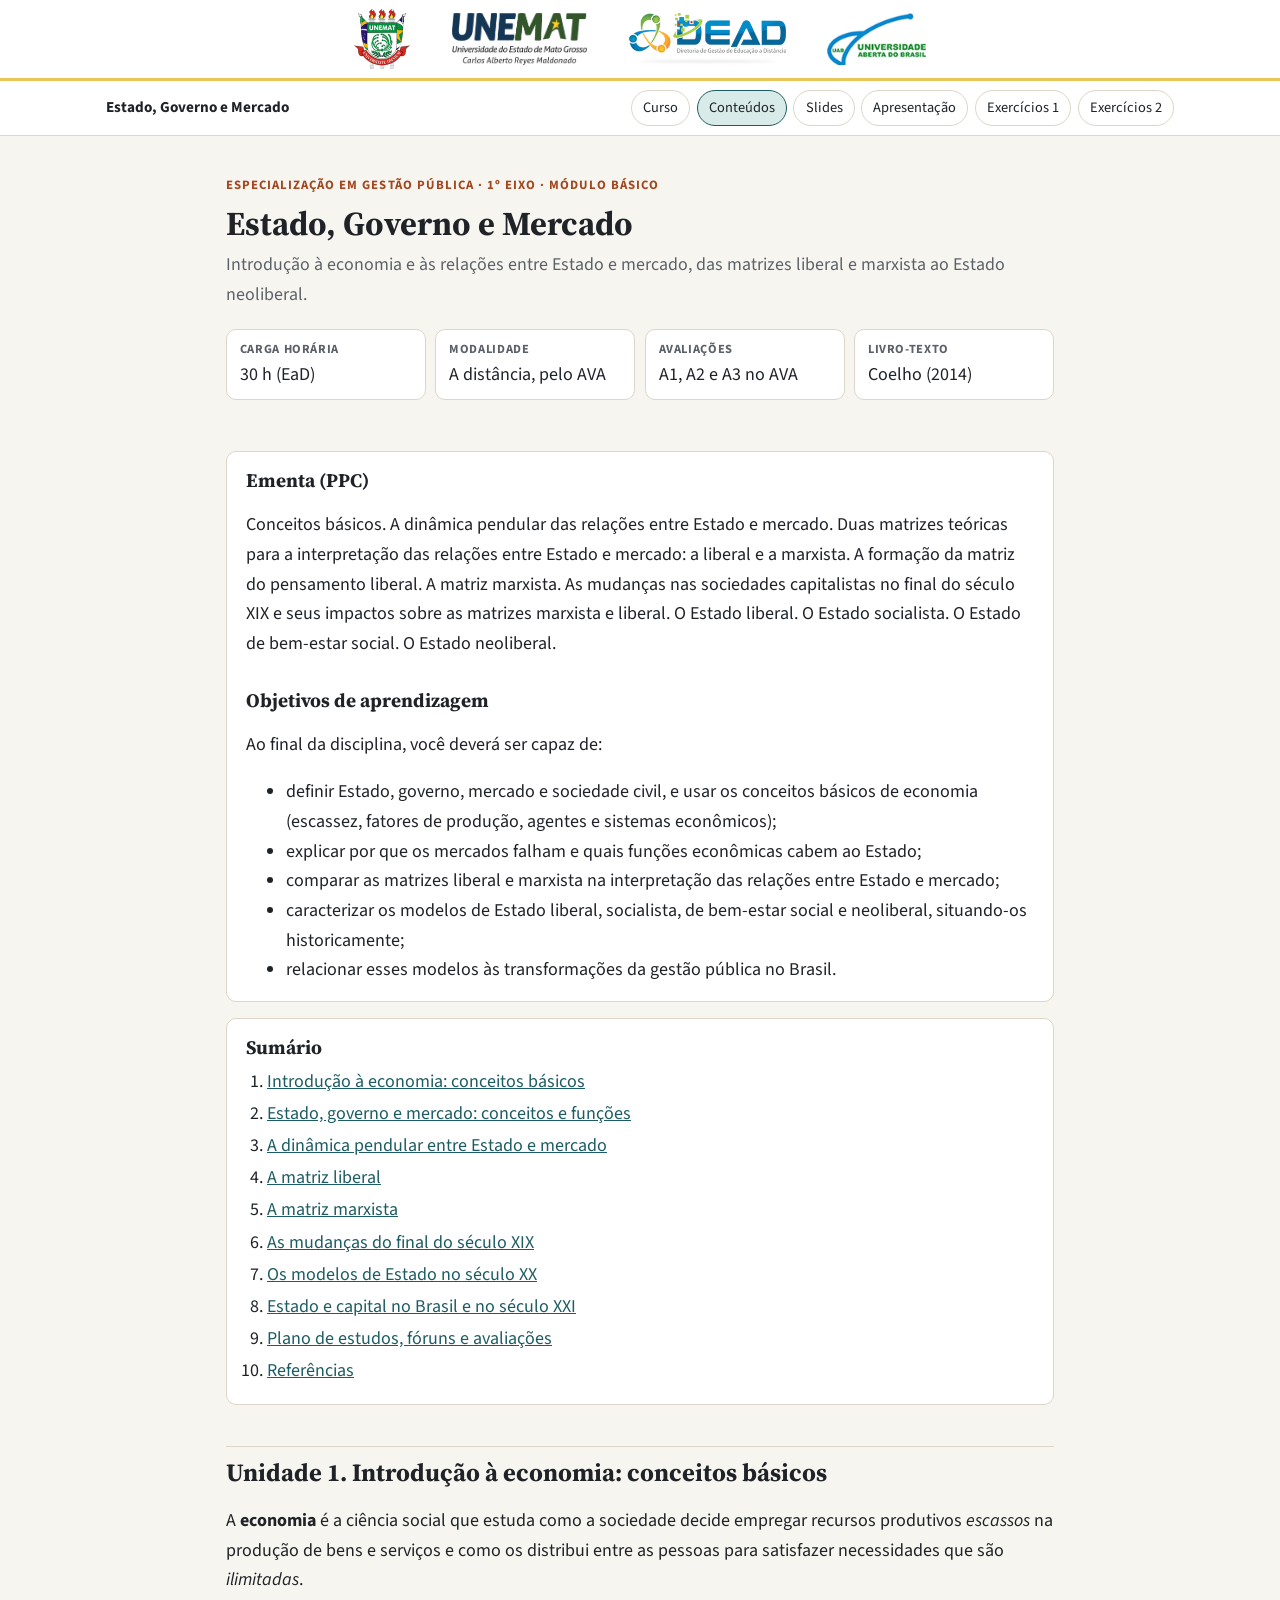
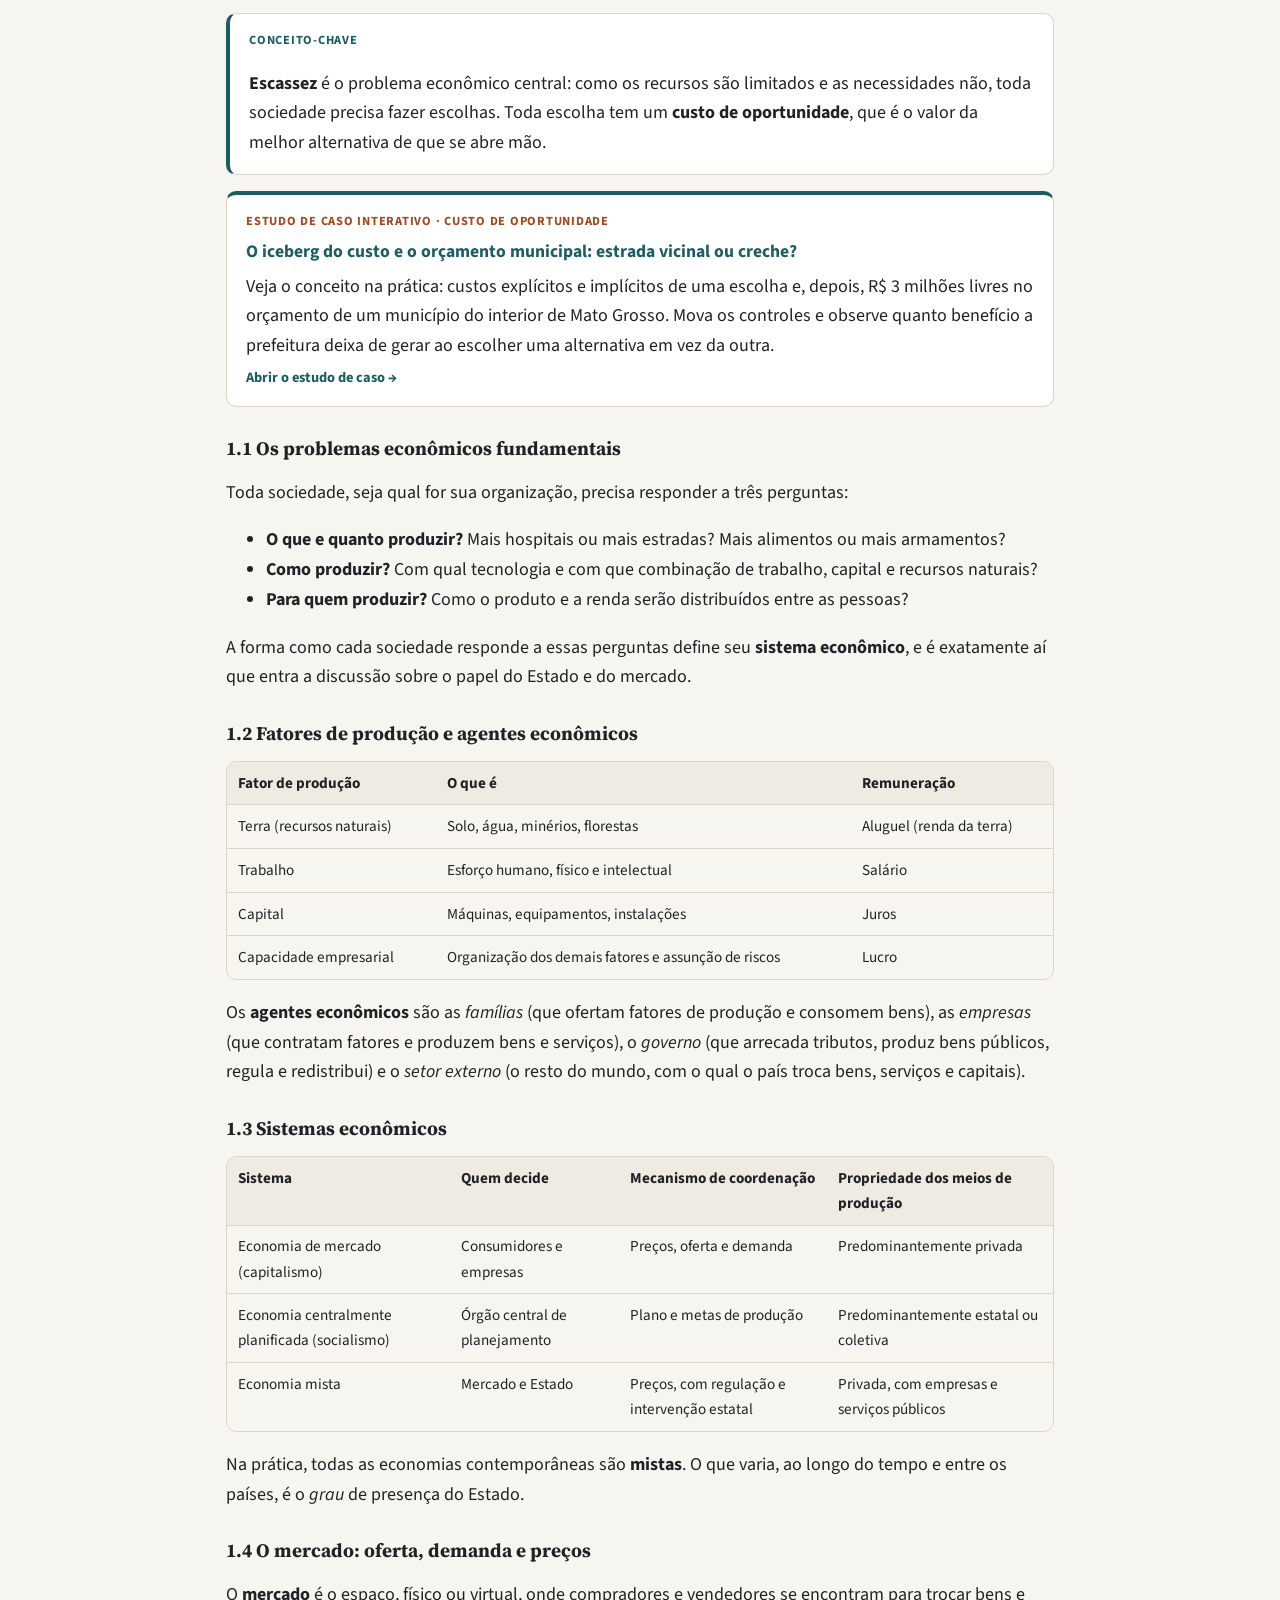
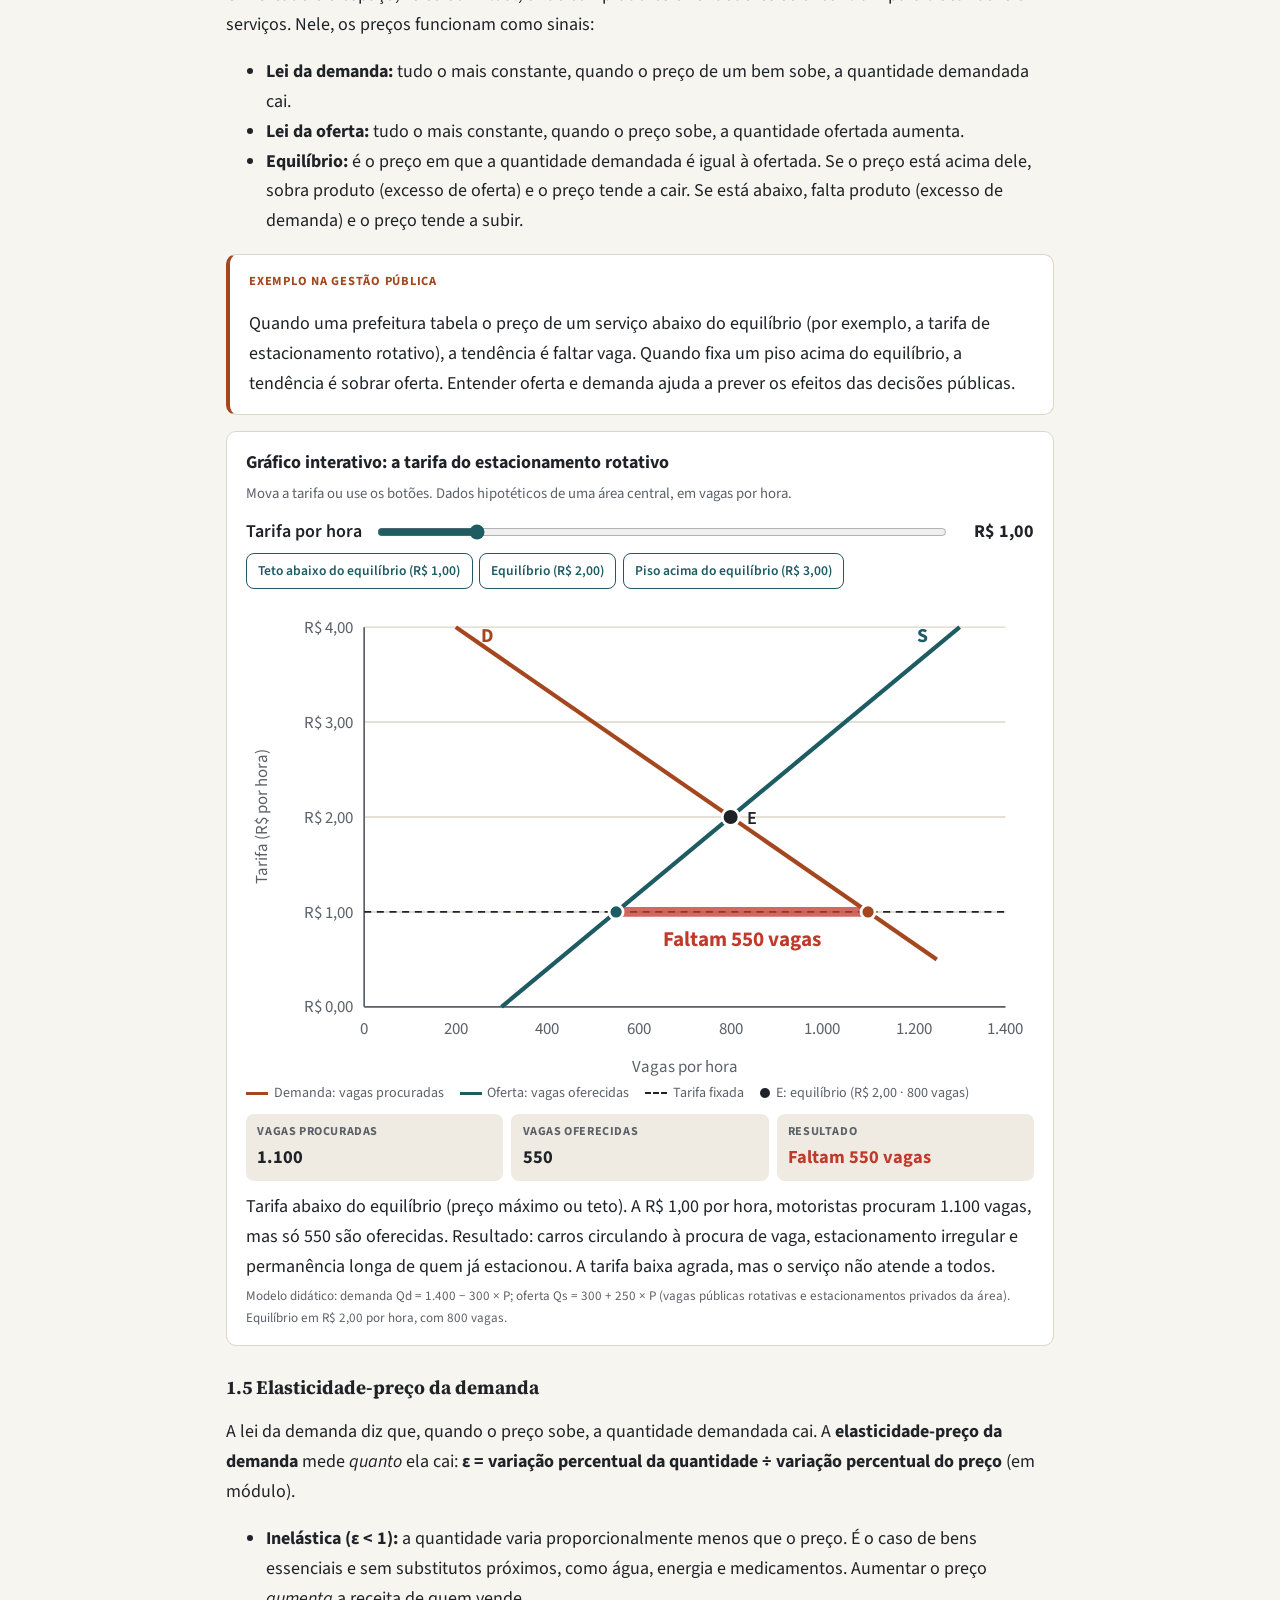
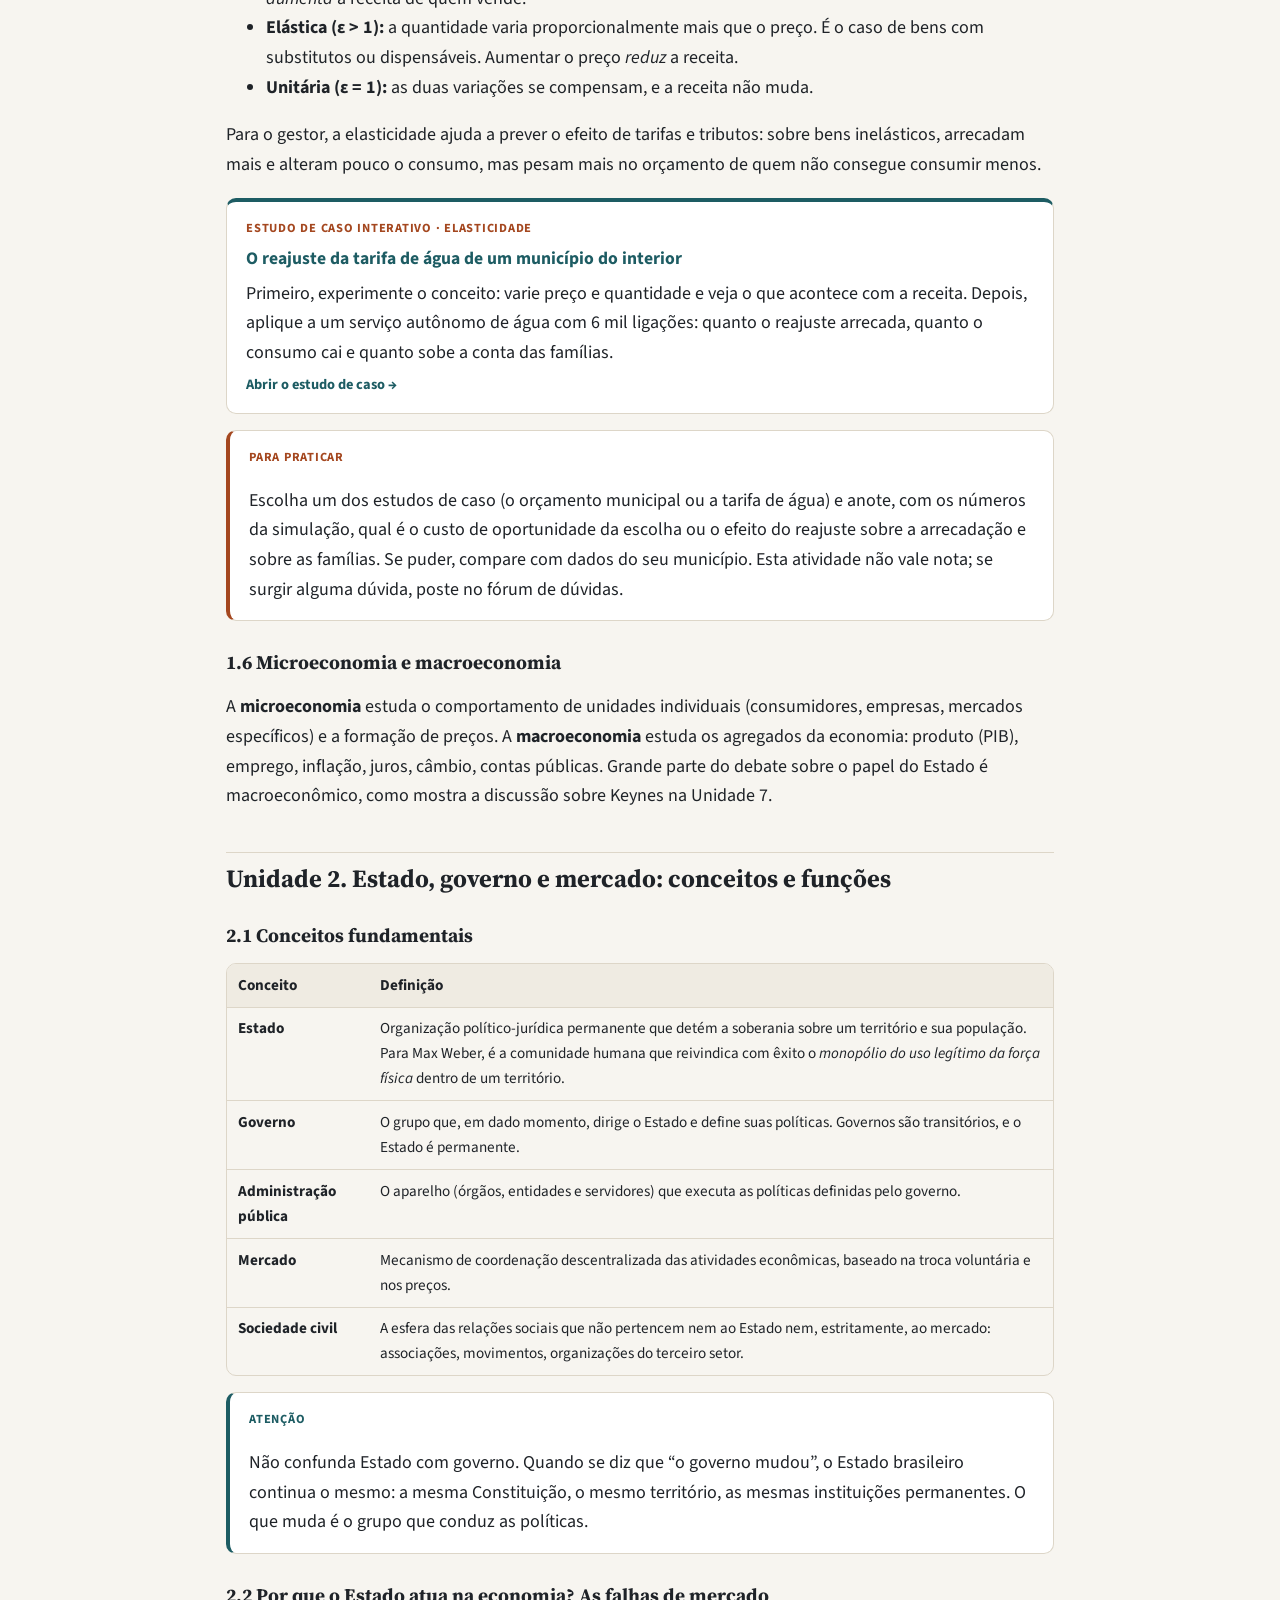
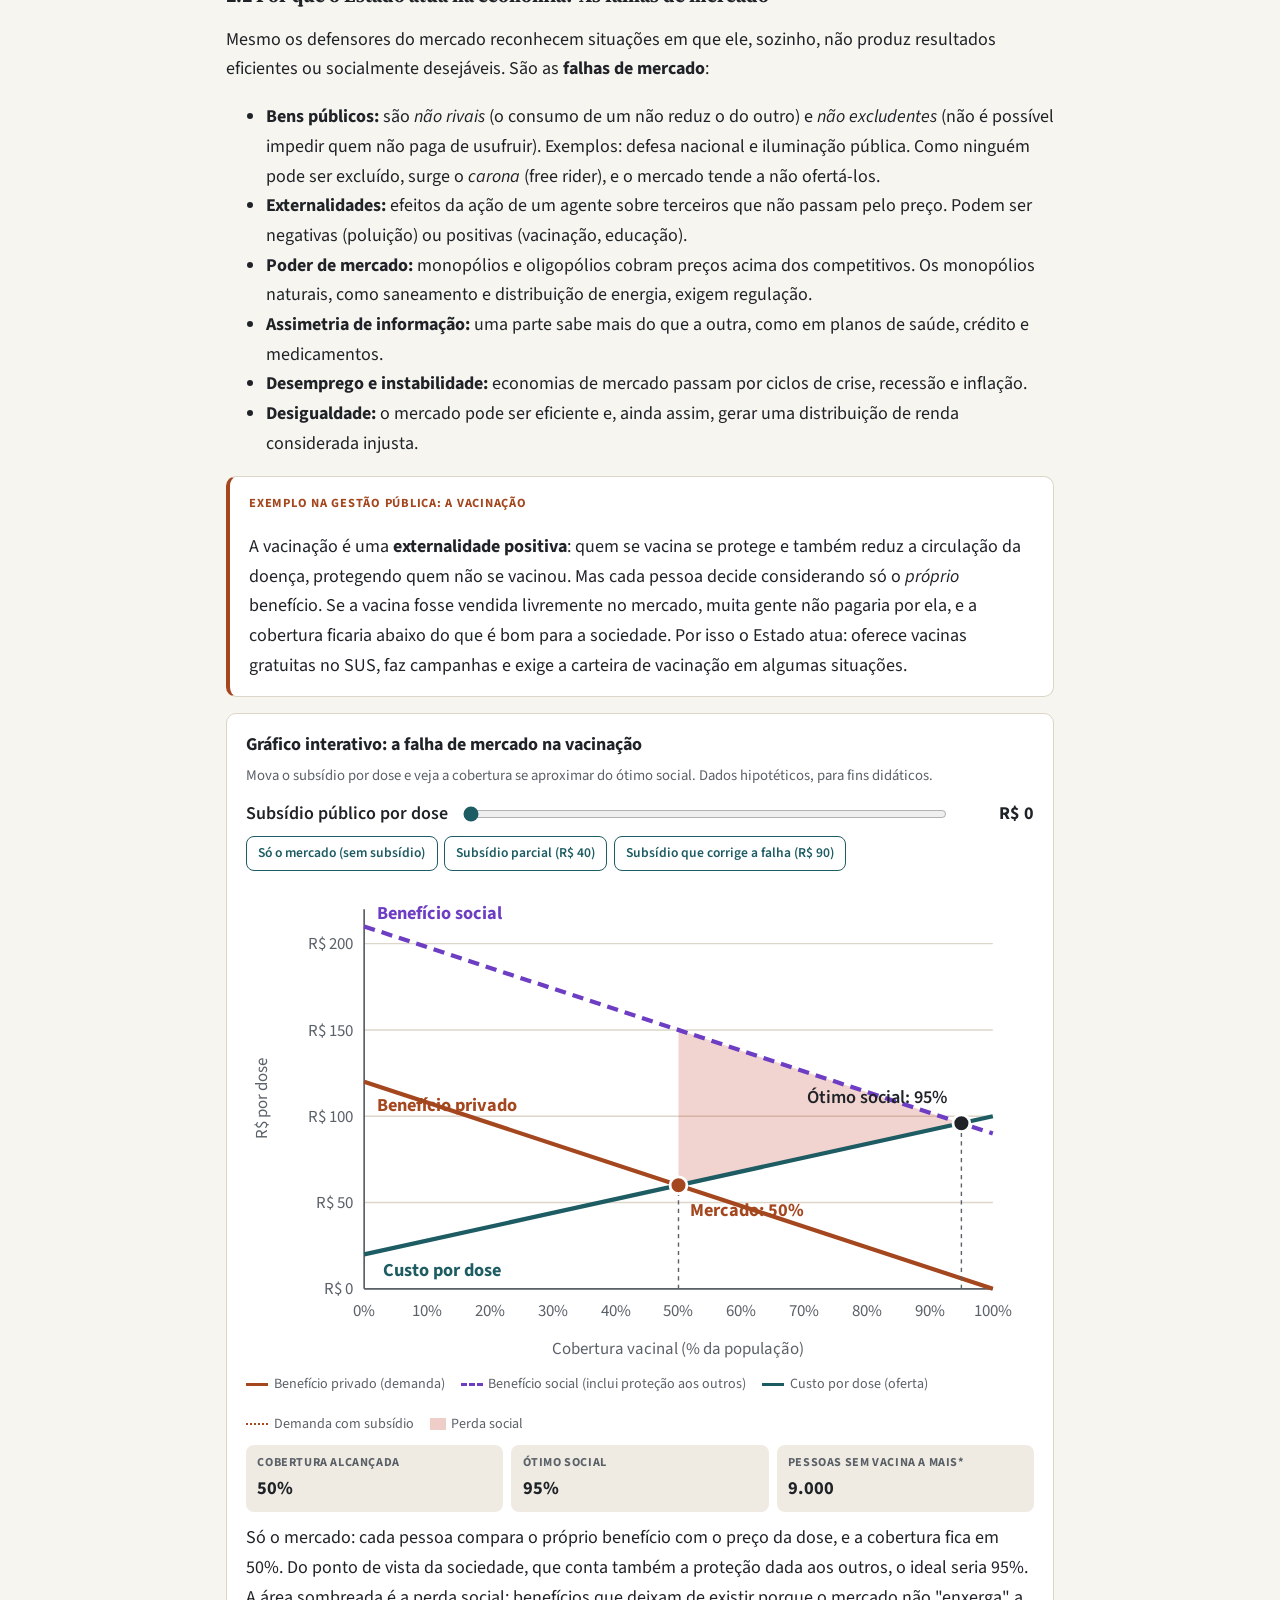
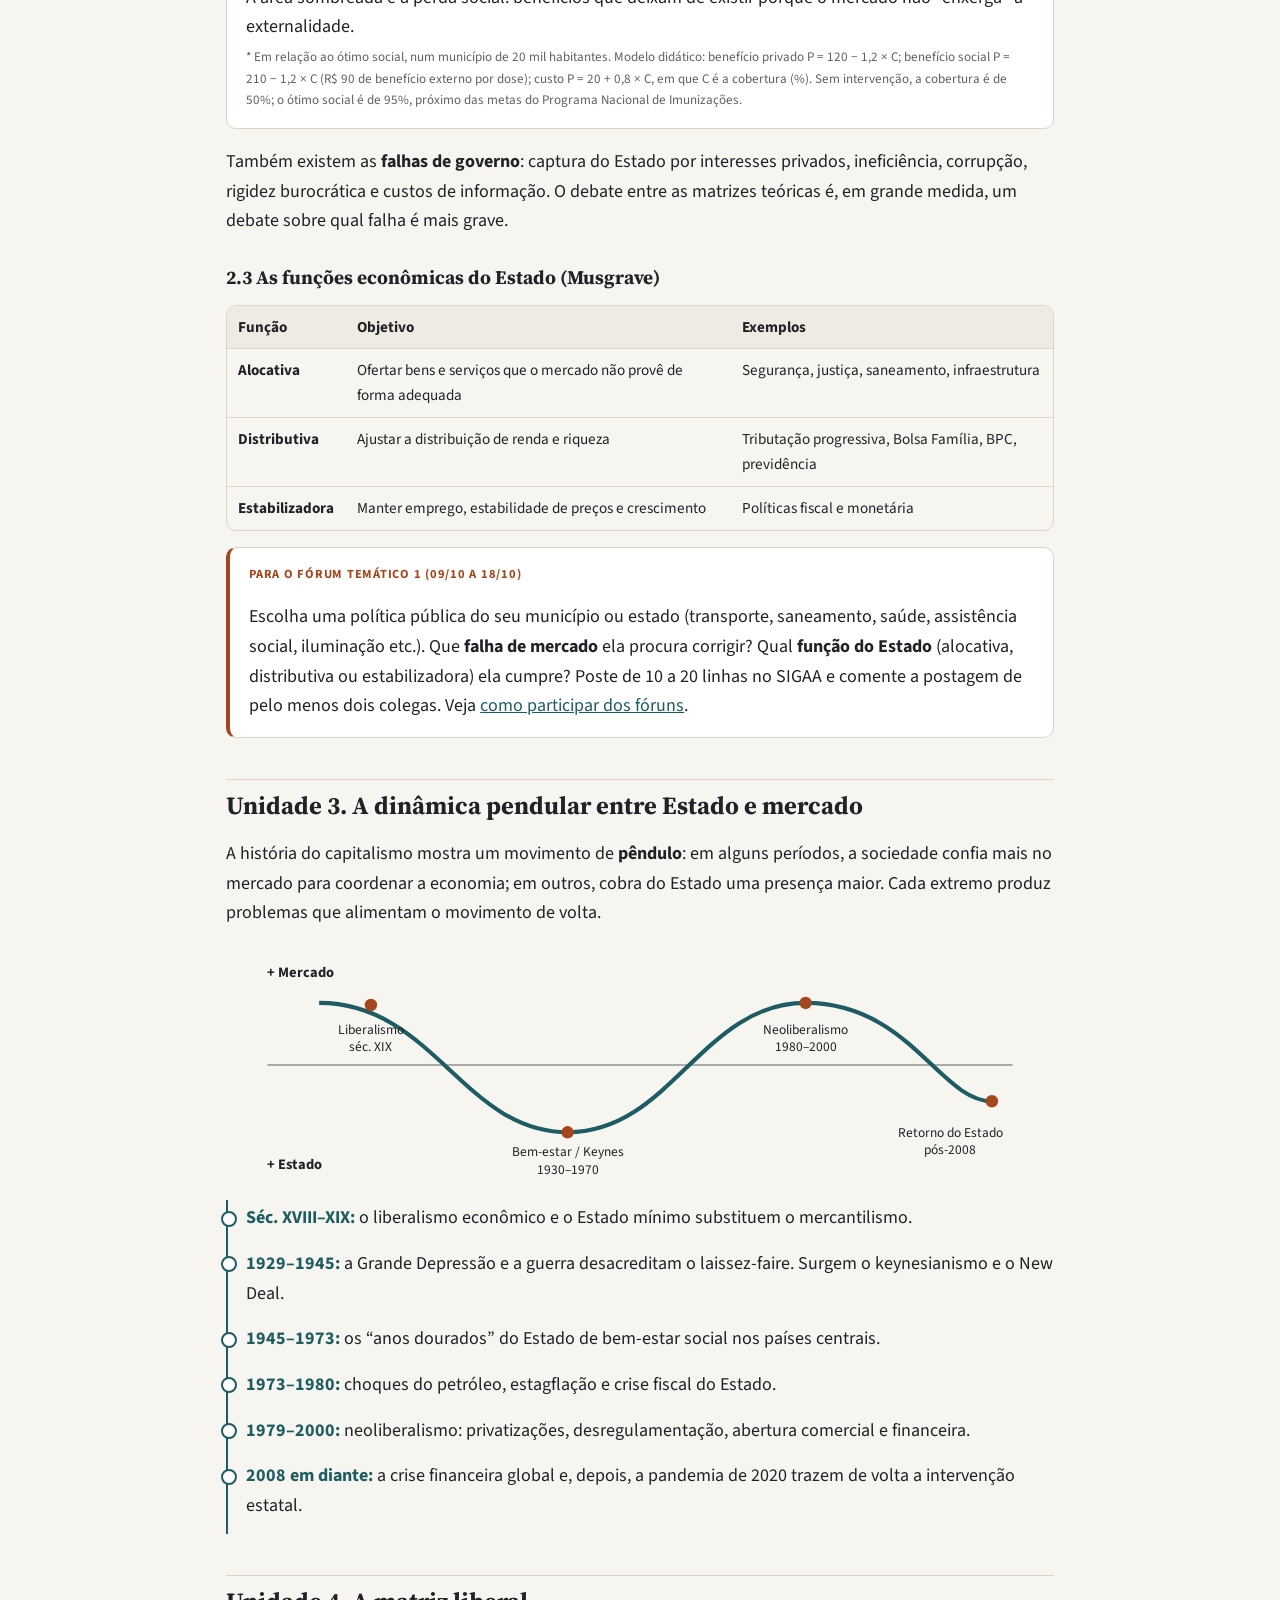
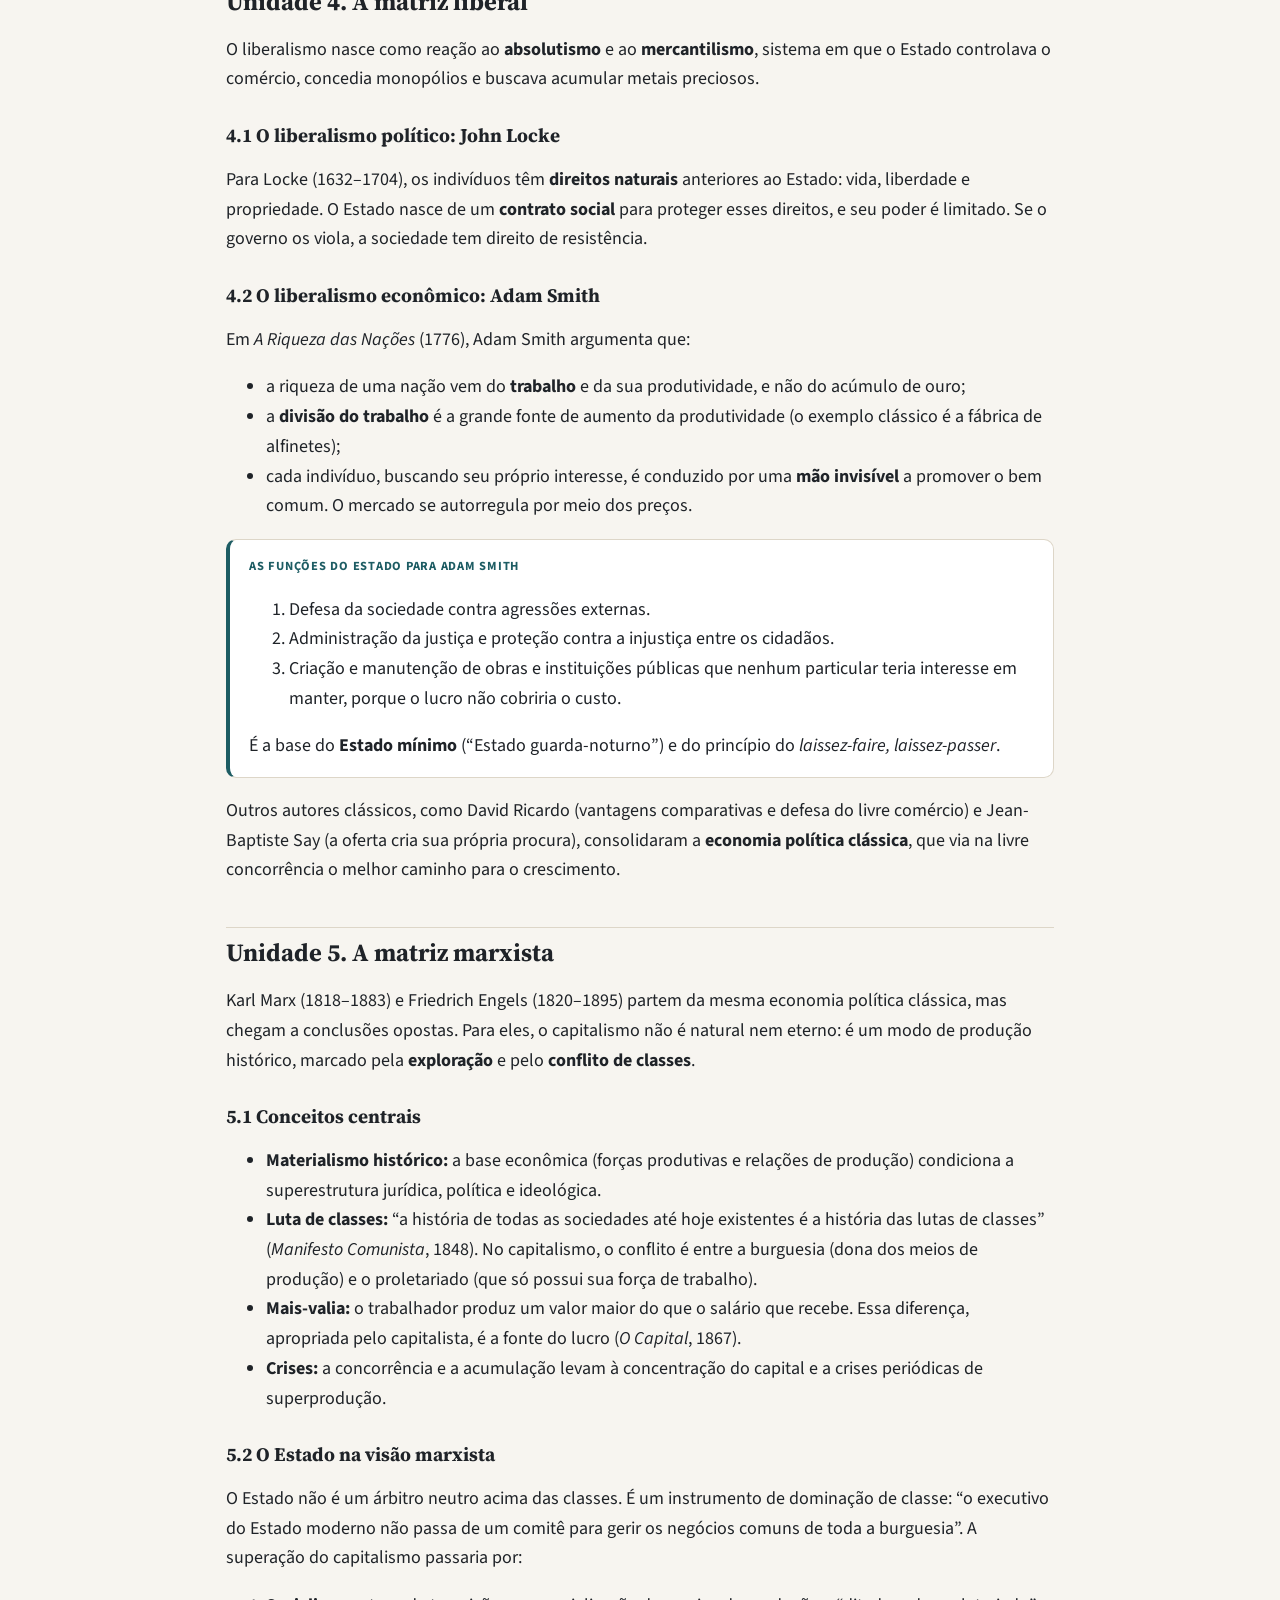
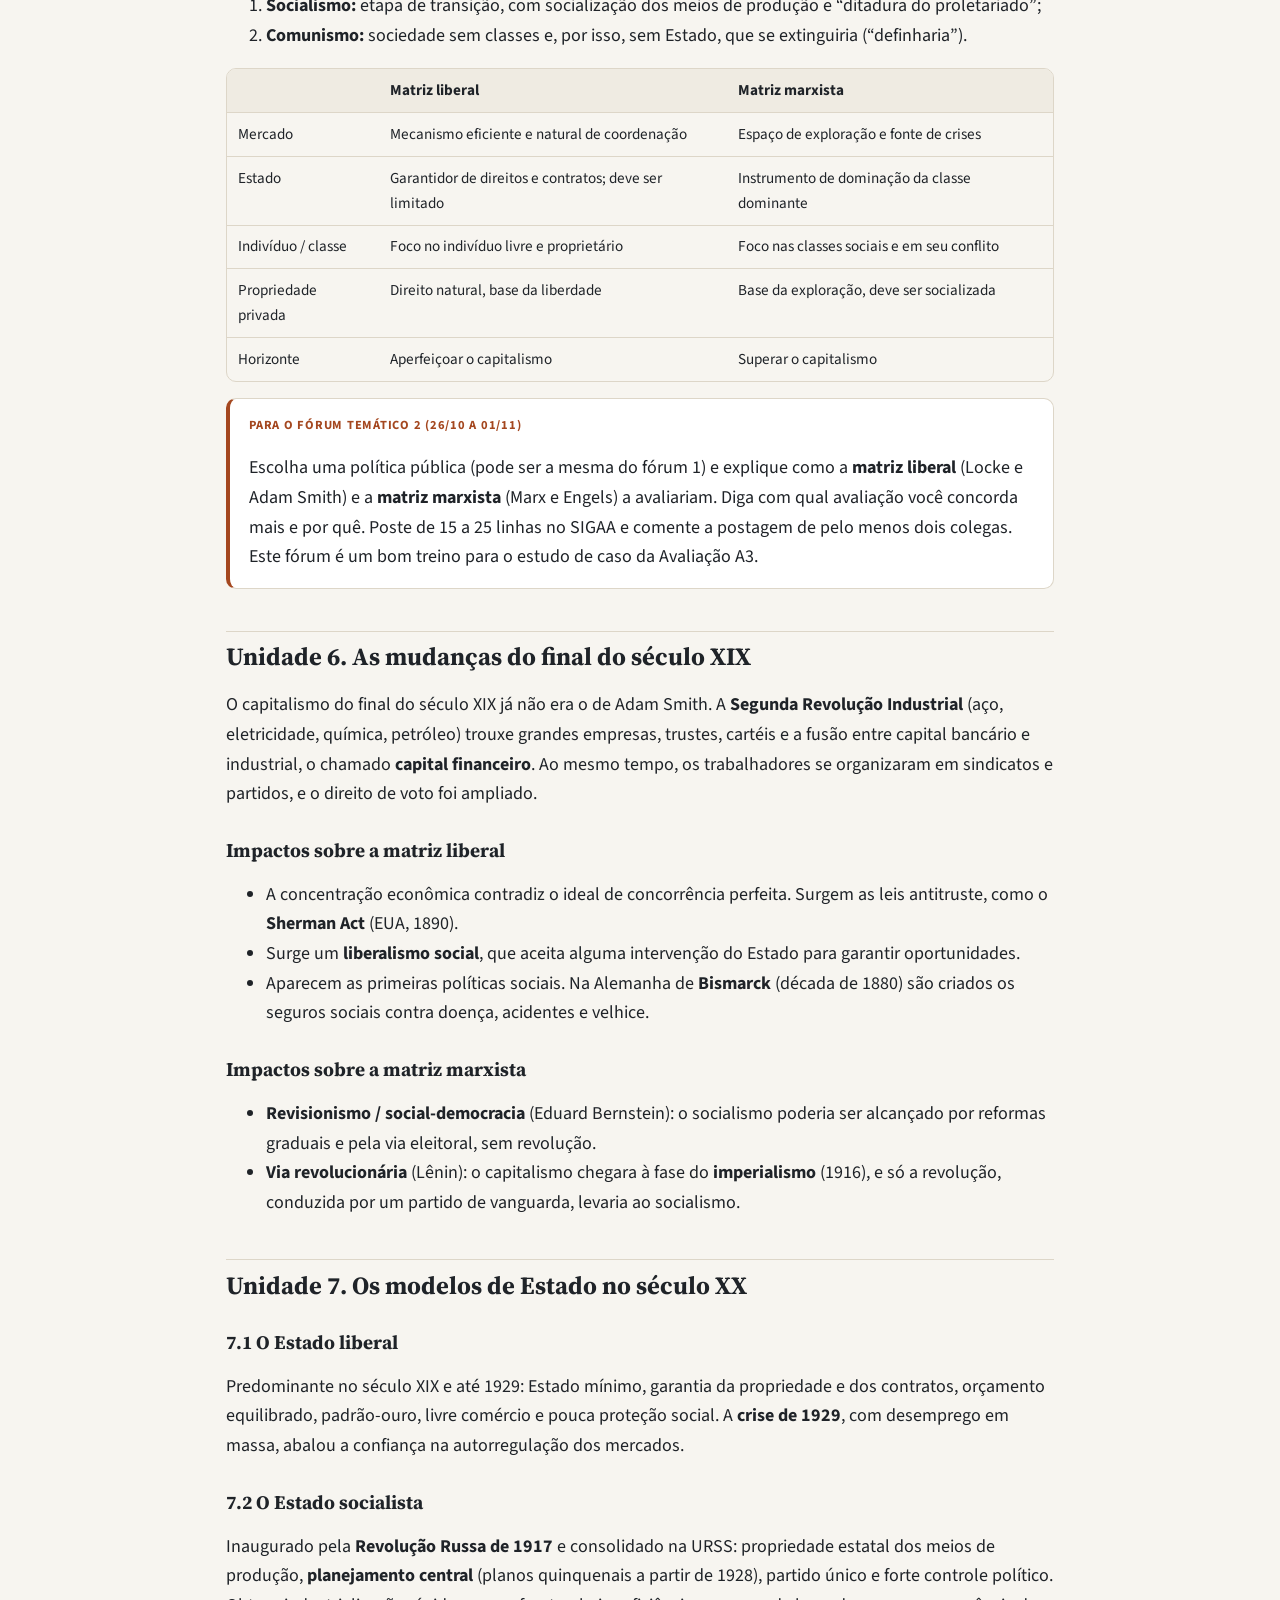
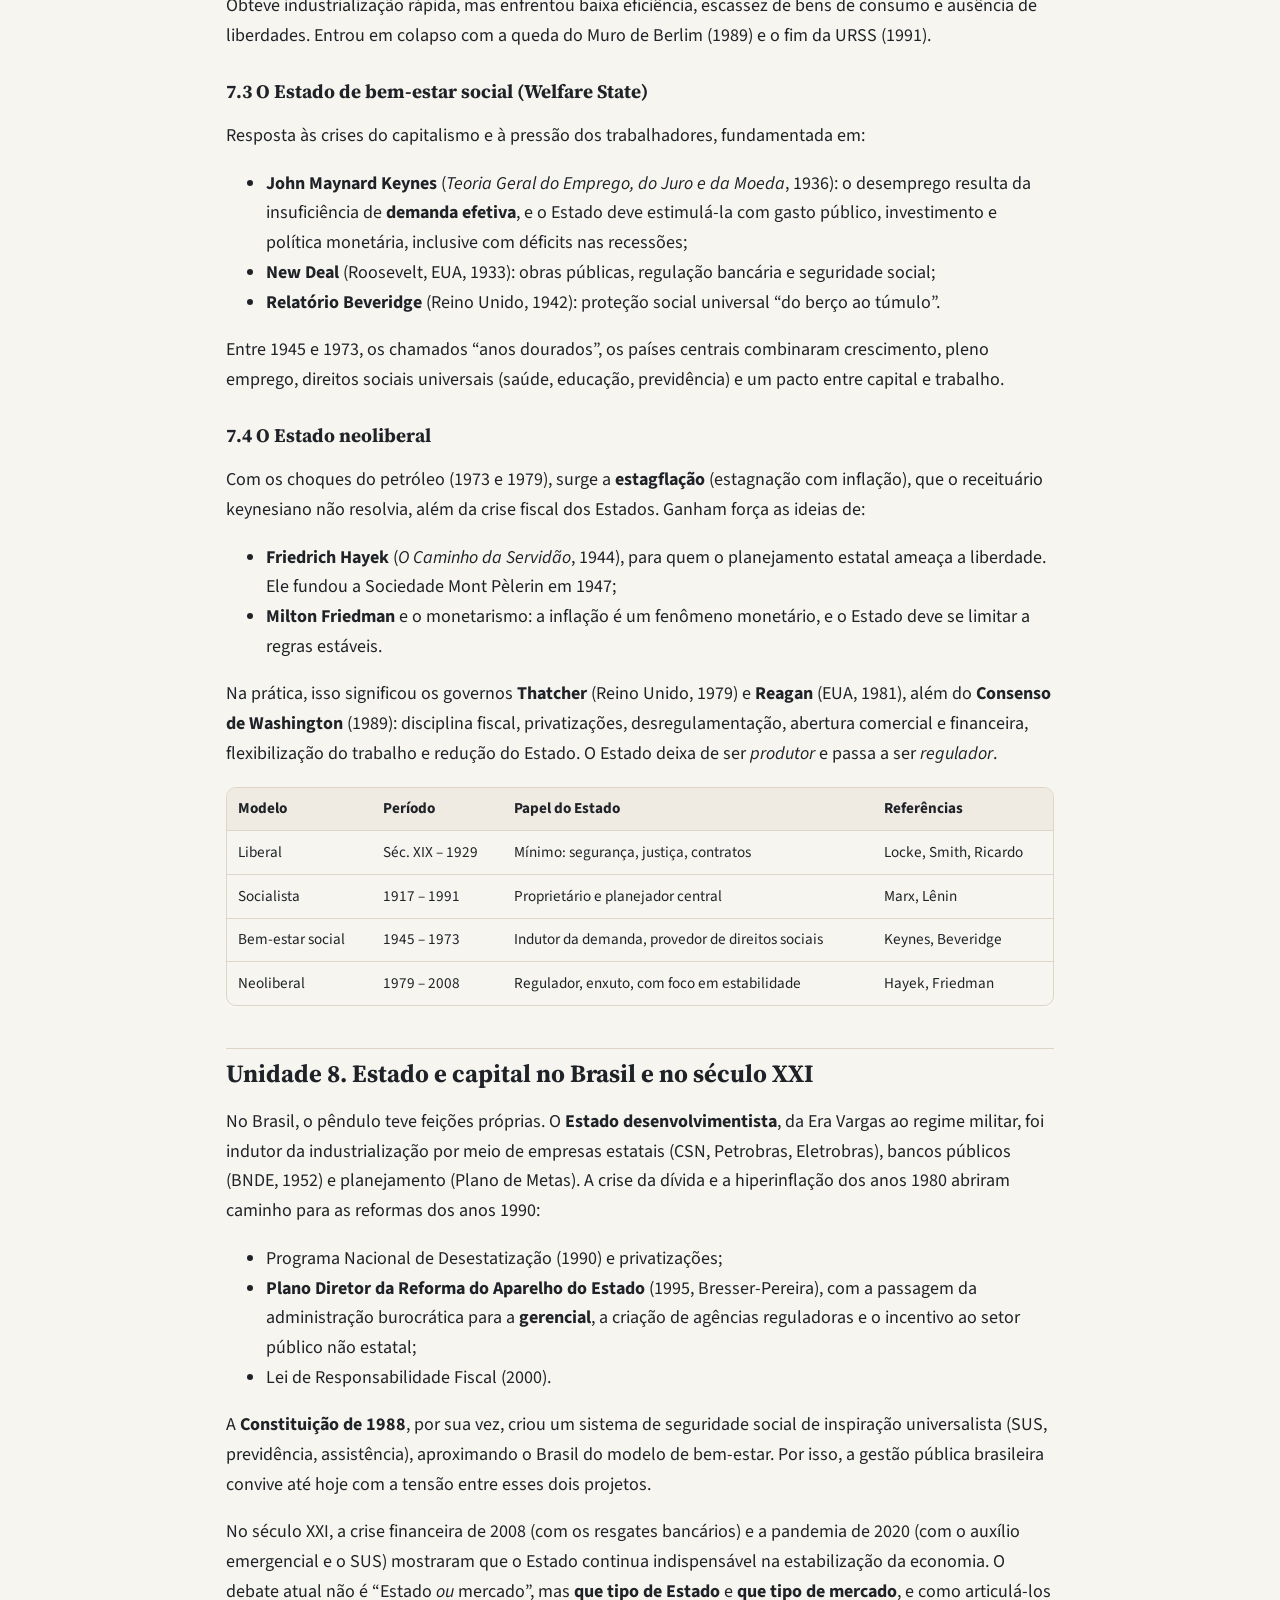
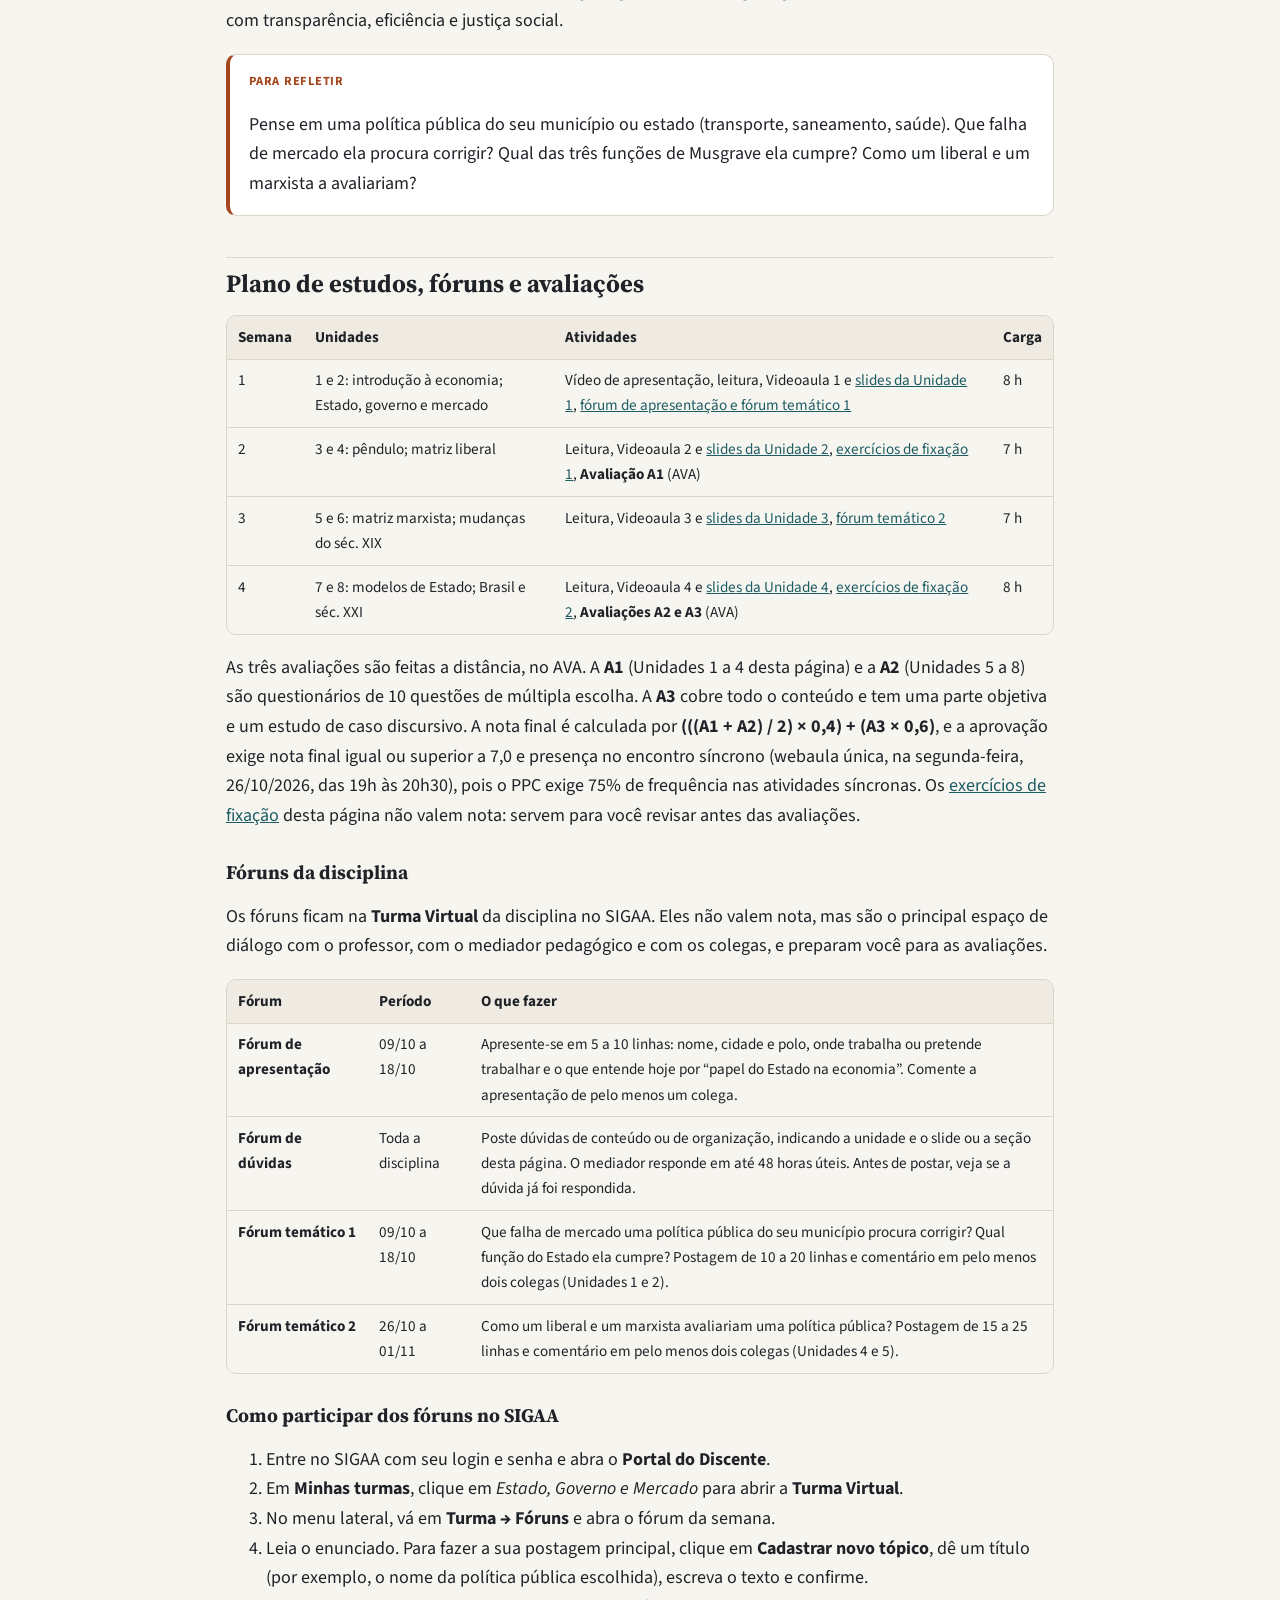
==== commit 6c602d8d: "EGM: encontro síncrono único em 26/10 (segunda-feira), 19h às 20h30 Co-Authored-By: Claude Opus 5.5 " ====
--- a/disciplina-01-estado-governo-mercado/index.html
+++ b/disciplina-01-estado-governo-mercado/index.html
@@ -594,7 +594,7 @@
   </tbody>
 </table>
 </div>
-<p>As três avaliações são feitas a distância, no AVA. A <strong>A1</strong> (Unidades 1 a 4 desta página) e a <strong>A2</strong> (Unidades 5 a 8) são questionários de 10 questões de múltipla escolha. A <strong>A3</strong> cobre todo o conteúdo e tem uma parte objetiva e um estudo de caso discursivo. A nota final é calculada por <strong>(((A1 + A2) / 2) × 0,4) + (A3 × 0,6)</strong>, e a aprovação exige nota final igual ou superior a 7,0 e presença no encontro síncrono (webaula única, em 28/10/2026, às 19h), pois o PPC exige 75% de frequência nas atividades síncronas. Os <a href="exercicios-1.html">exercícios de fixação</a> desta página não valem nota: servem para você revisar antes das avaliações.</p>
+<p>As três avaliações são feitas a distância, no AVA. A <strong>A1</strong> (Unidades 1 a 4 desta página) e a <strong>A2</strong> (Unidades 5 a 8) são questionários de 10 questões de múltipla escolha. A <strong>A3</strong> cobre todo o conteúdo e tem uma parte objetiva e um estudo de caso discursivo. A nota final é calculada por <strong>(((A1 + A2) / 2) × 0,4) + (A3 × 0,6)</strong>, e a aprovação exige nota final igual ou superior a 7,0 e presença no encontro síncrono (webaula única, na segunda-feira, 26/10/2026, das 19h às 20h30), pois o PPC exige 75% de frequência nas atividades síncronas. Os <a href="exercicios-1.html">exercícios de fixação</a> desta página não valem nota: servem para você revisar antes das avaliações.</p>
 
 <h3 id="foruns">Fóruns da disciplina</h3>
 <p>Os fóruns ficam na <strong>Turma Virtual</strong> da disciplina no SIGAA. Eles não valem nota, mas são o principal espaço de diálogo com o professor, com o mediador pedagógico e com os colegas, e preparam você para as avaliações.</p>
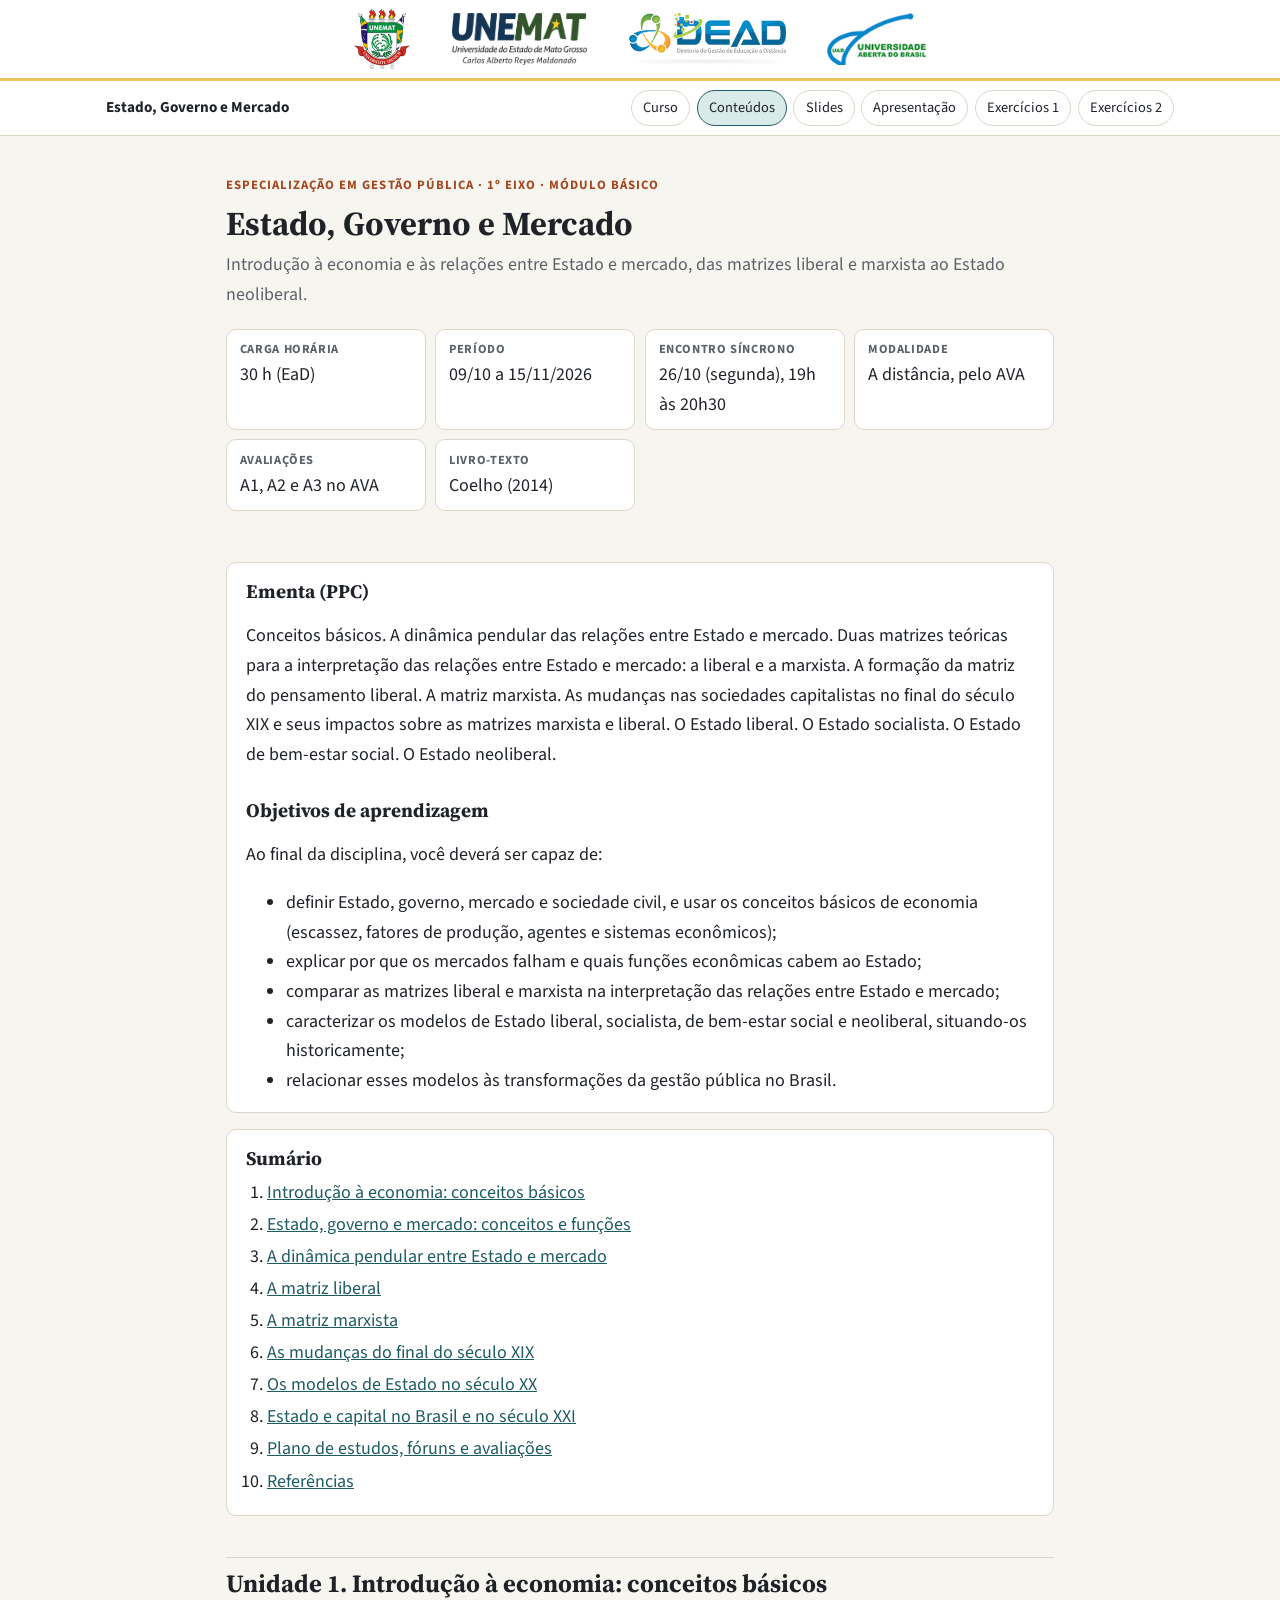
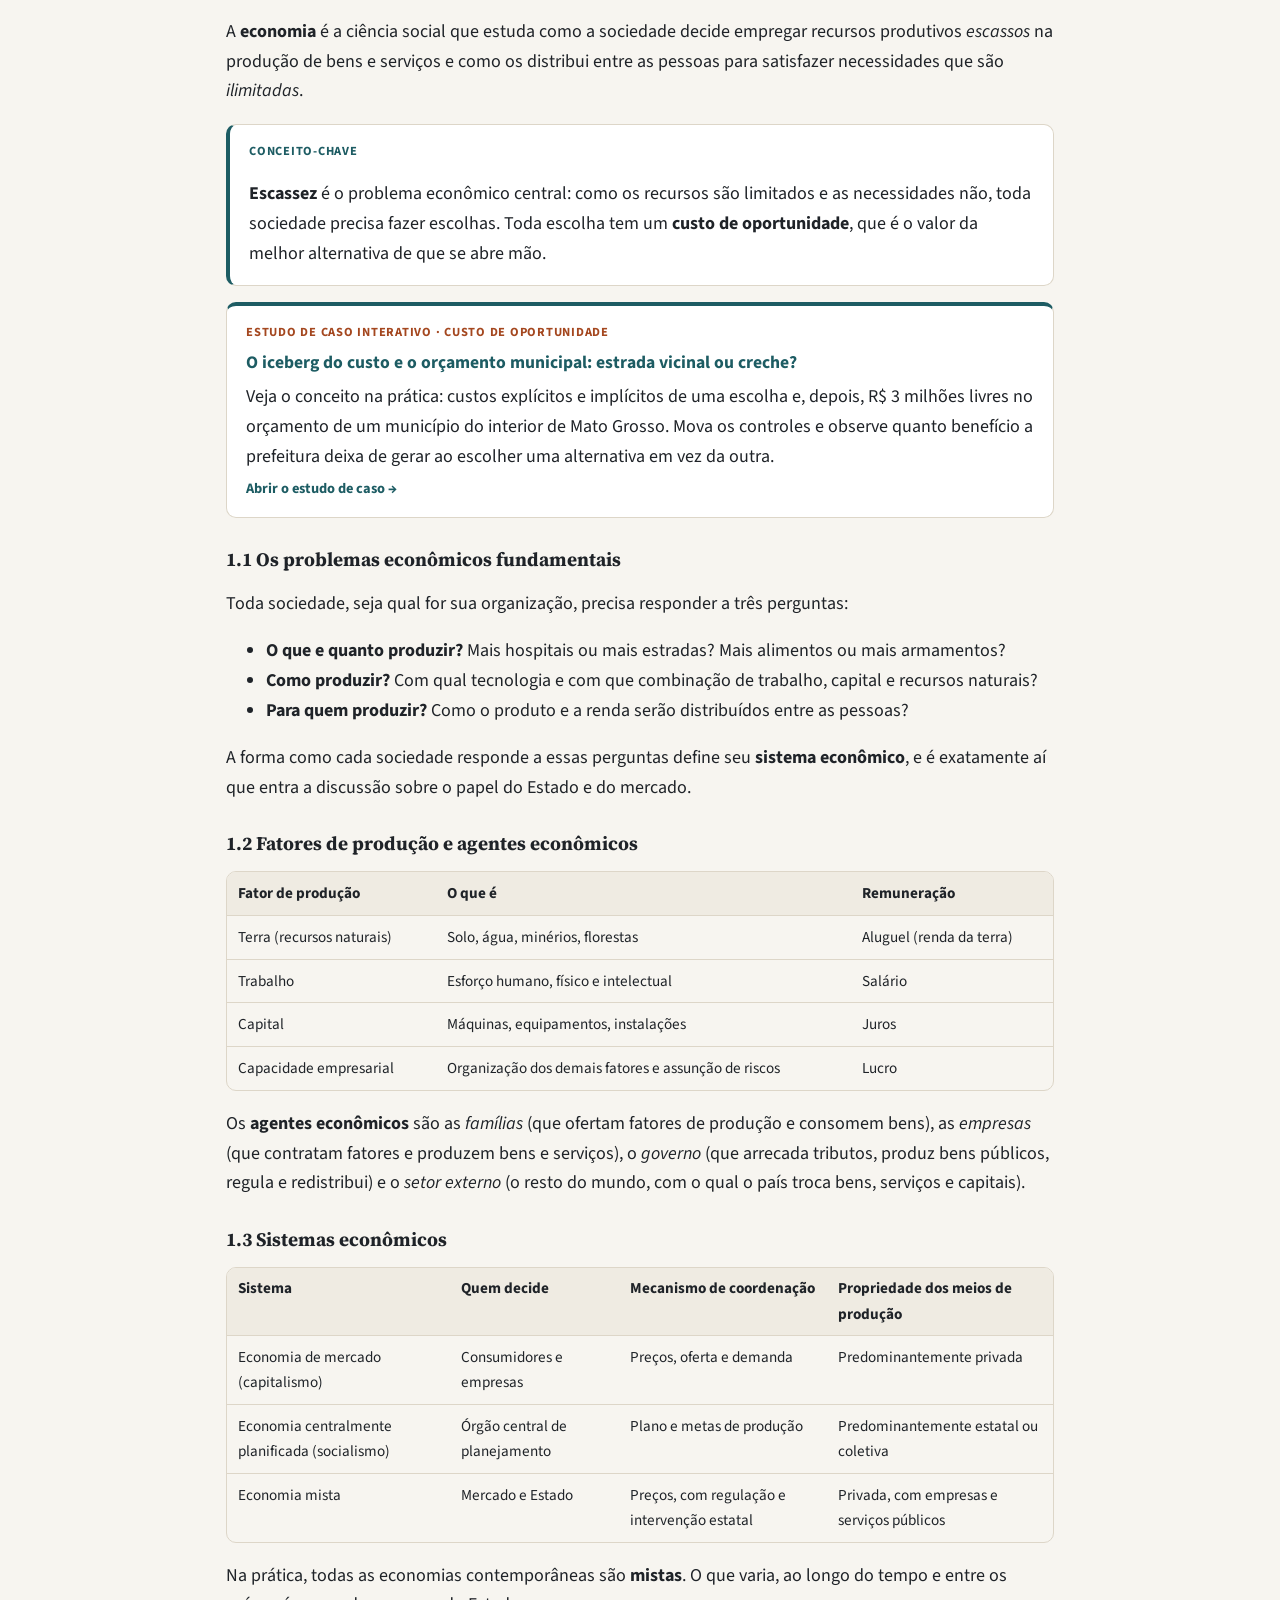
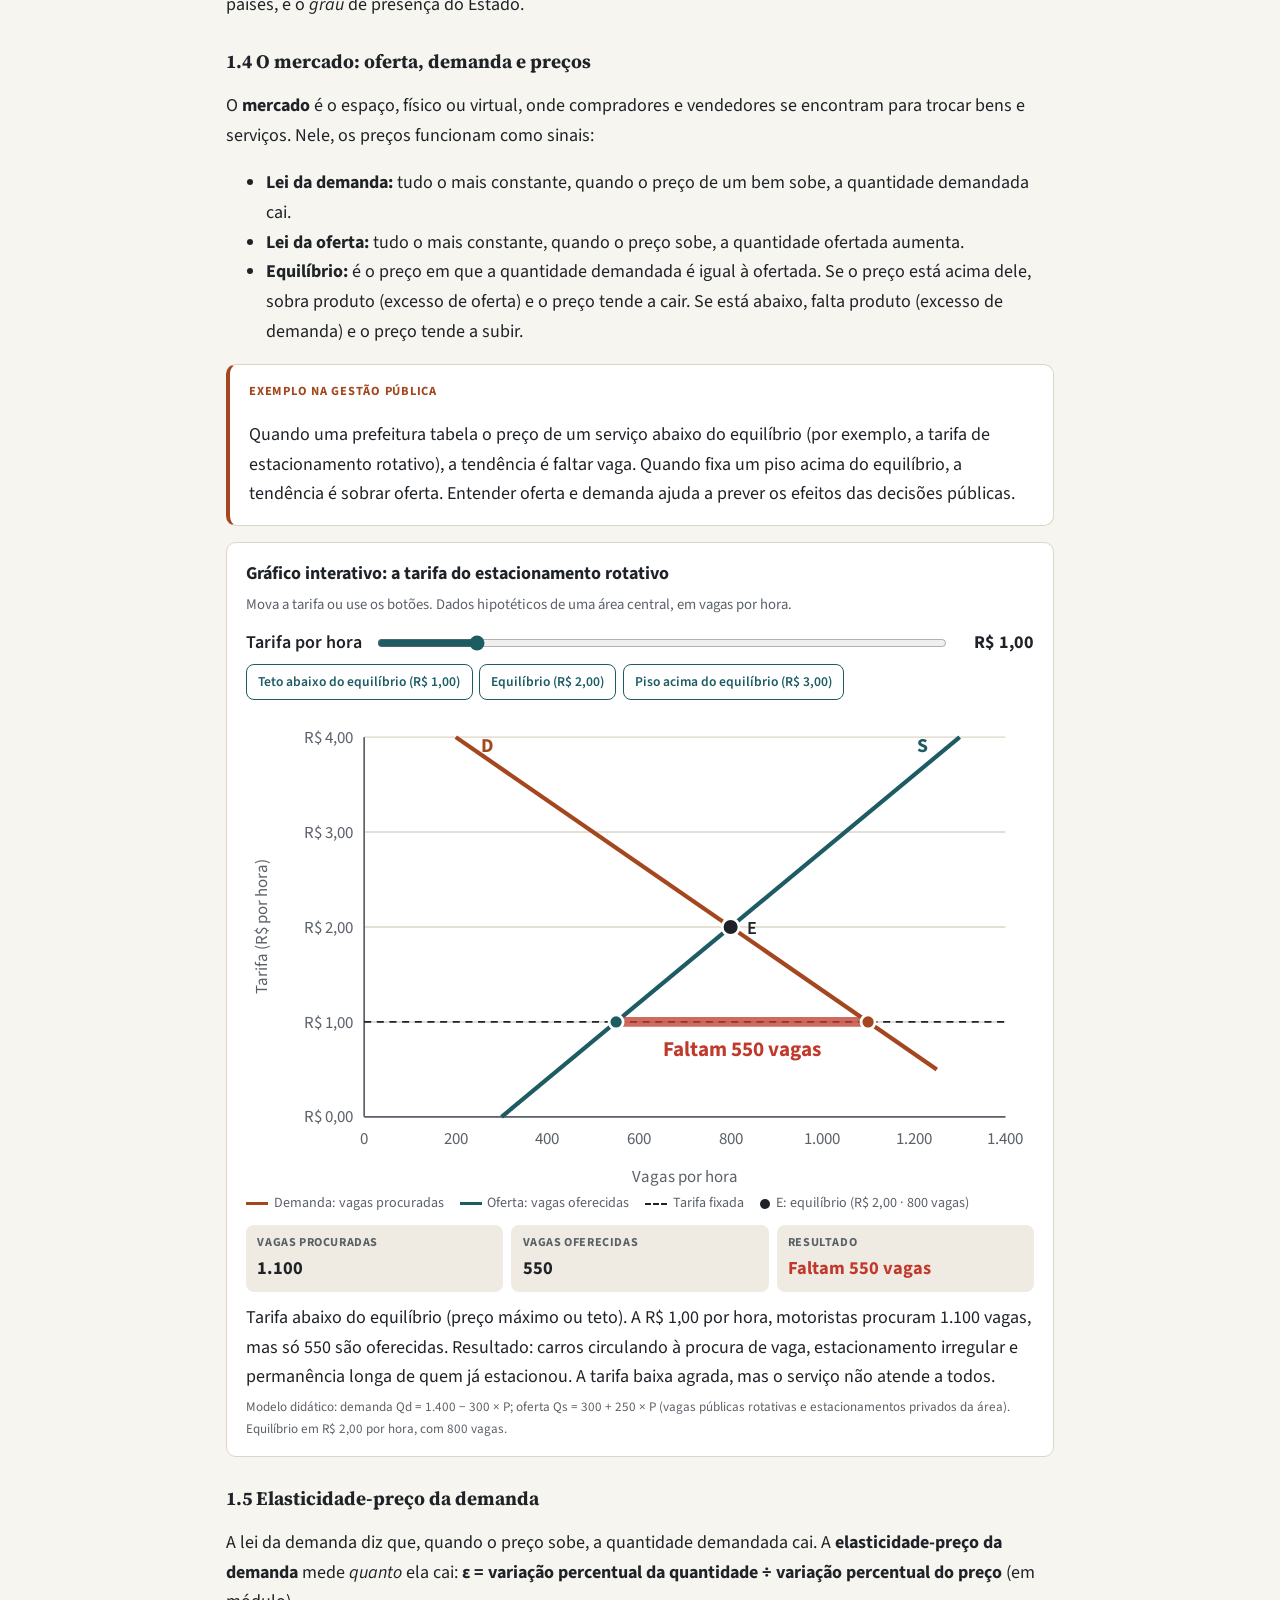
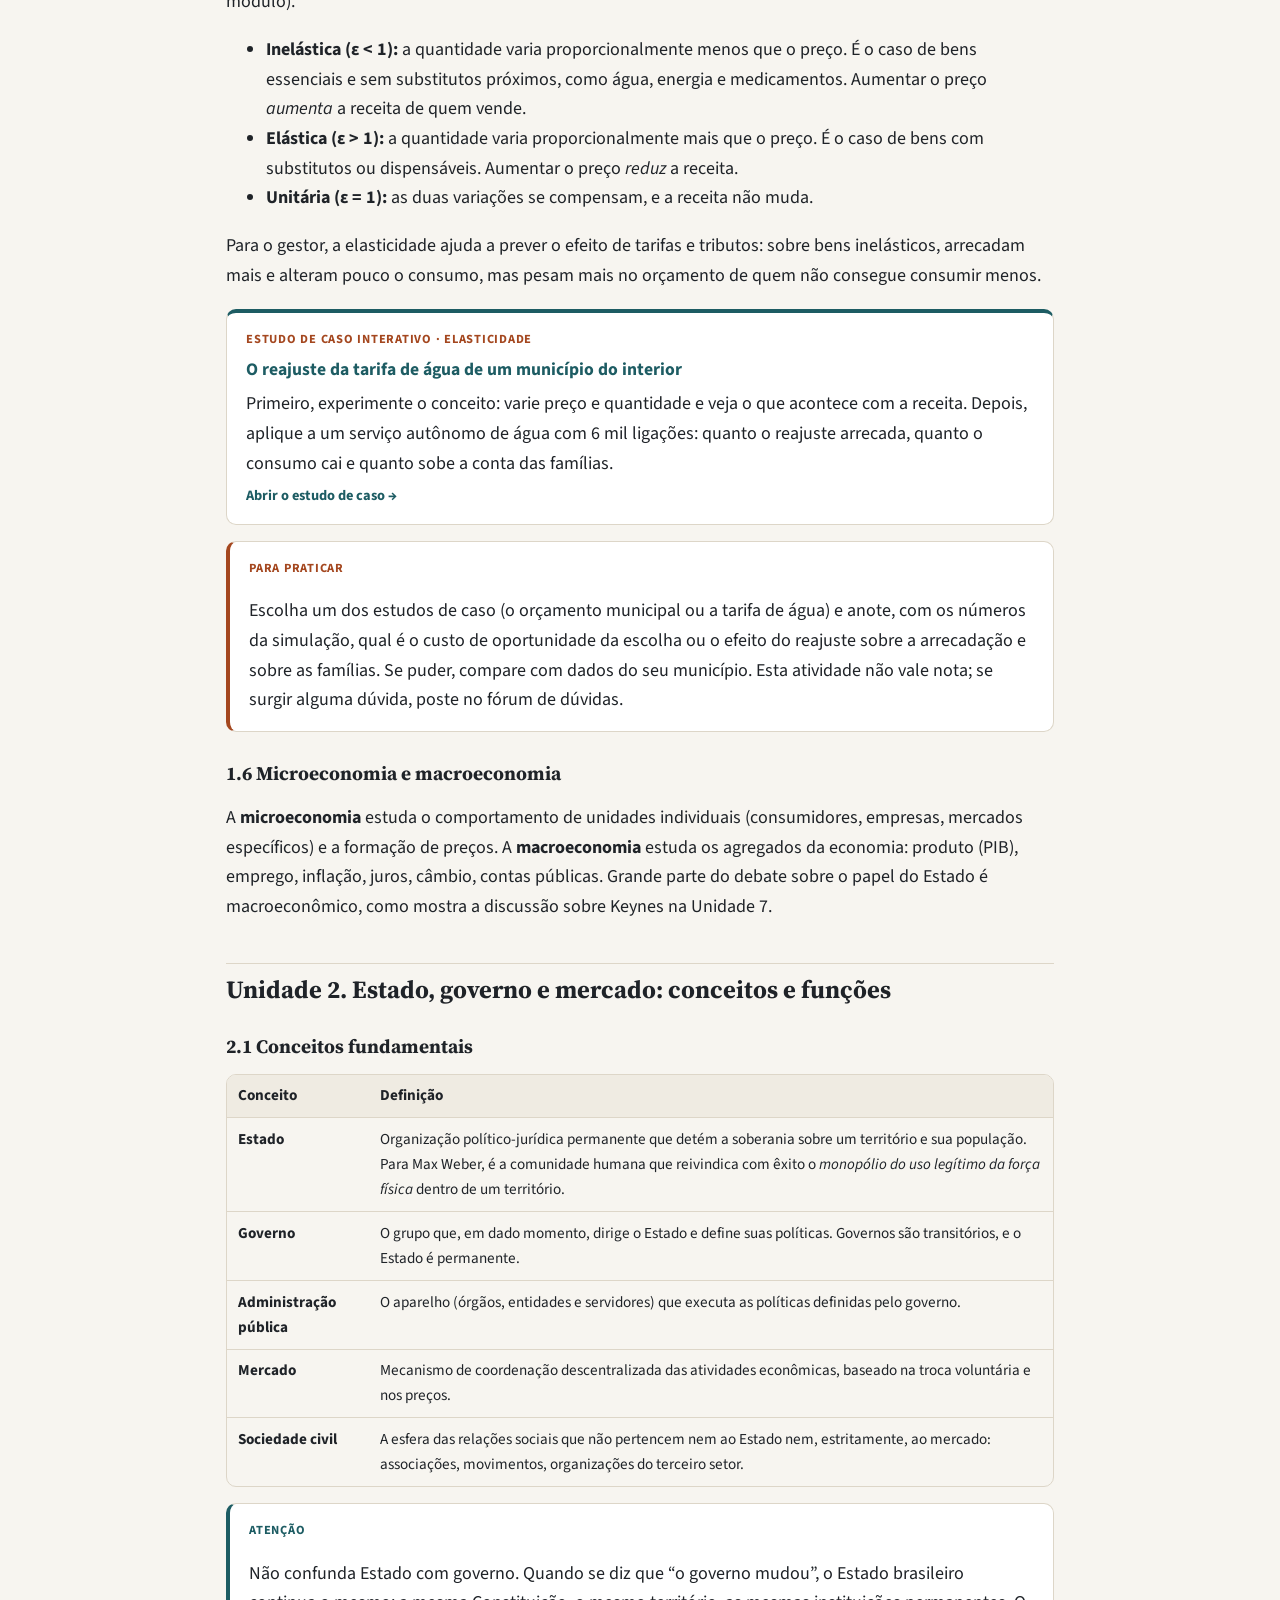
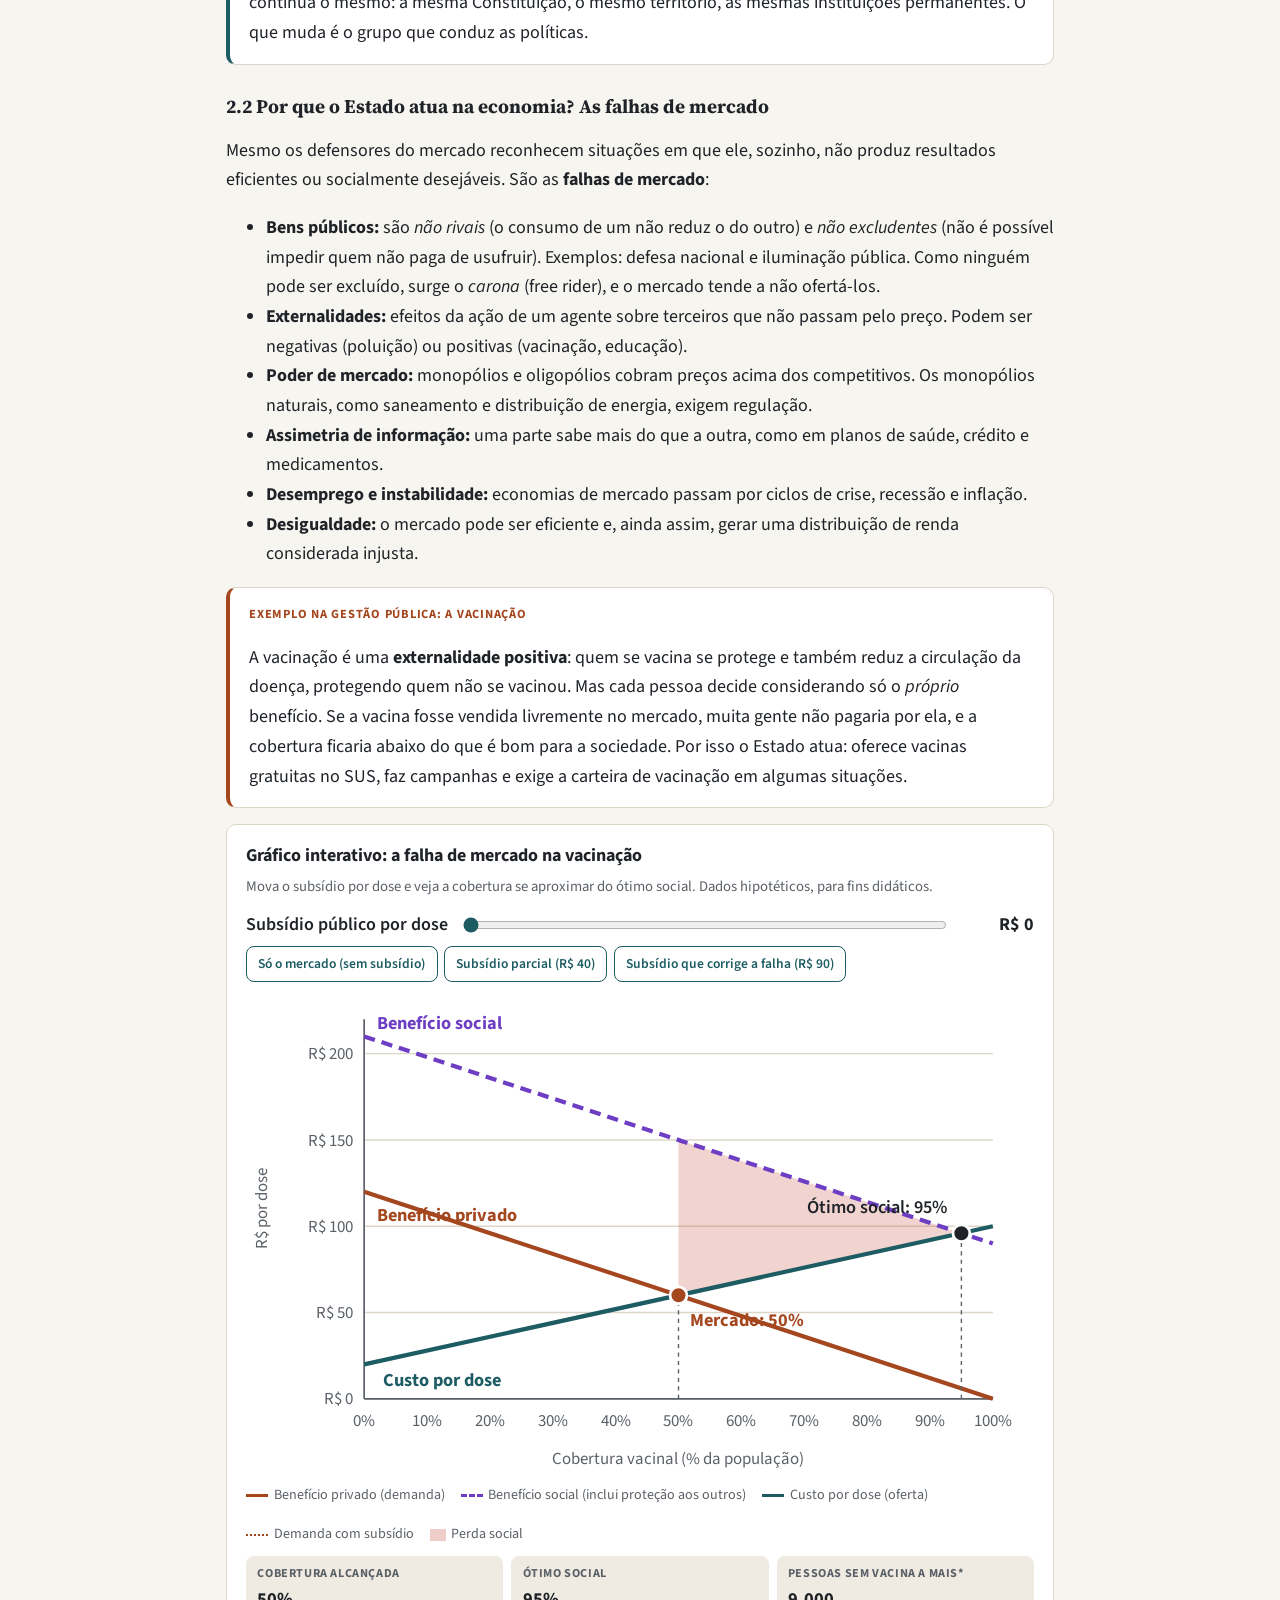
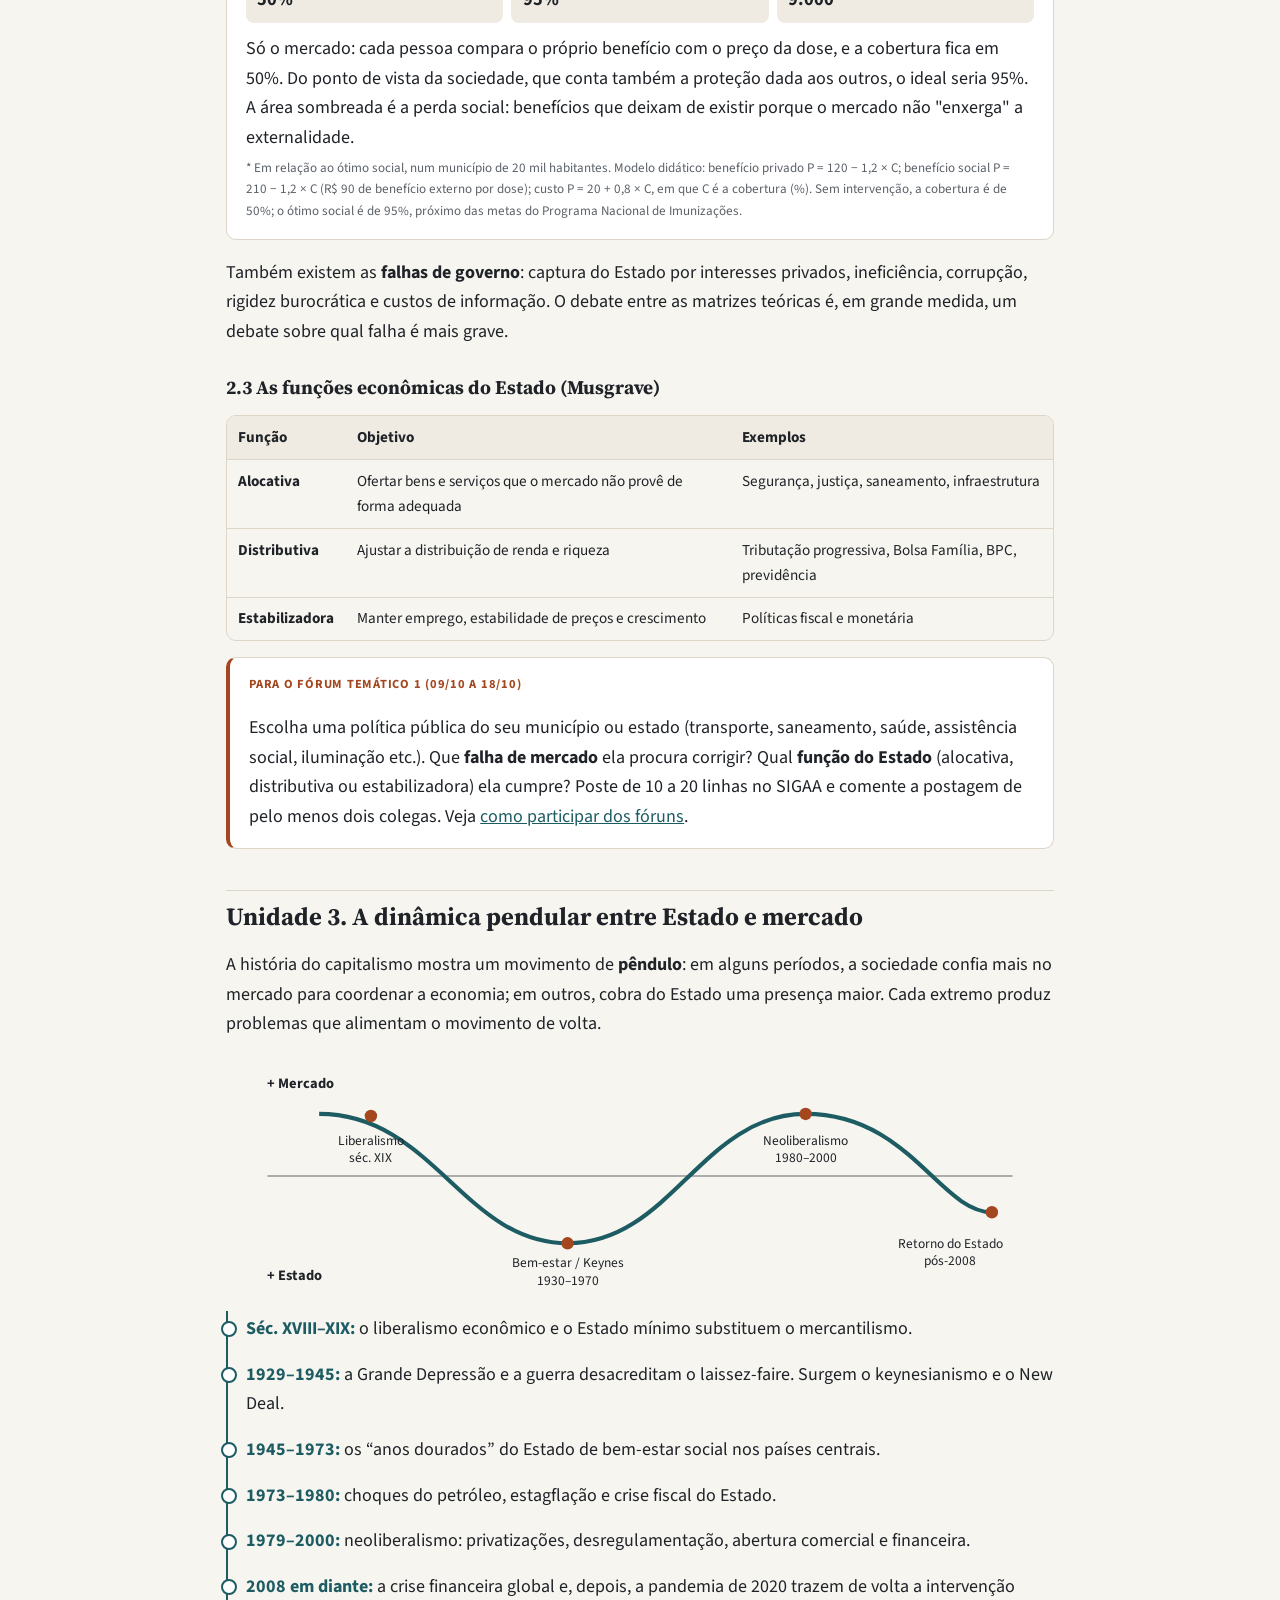
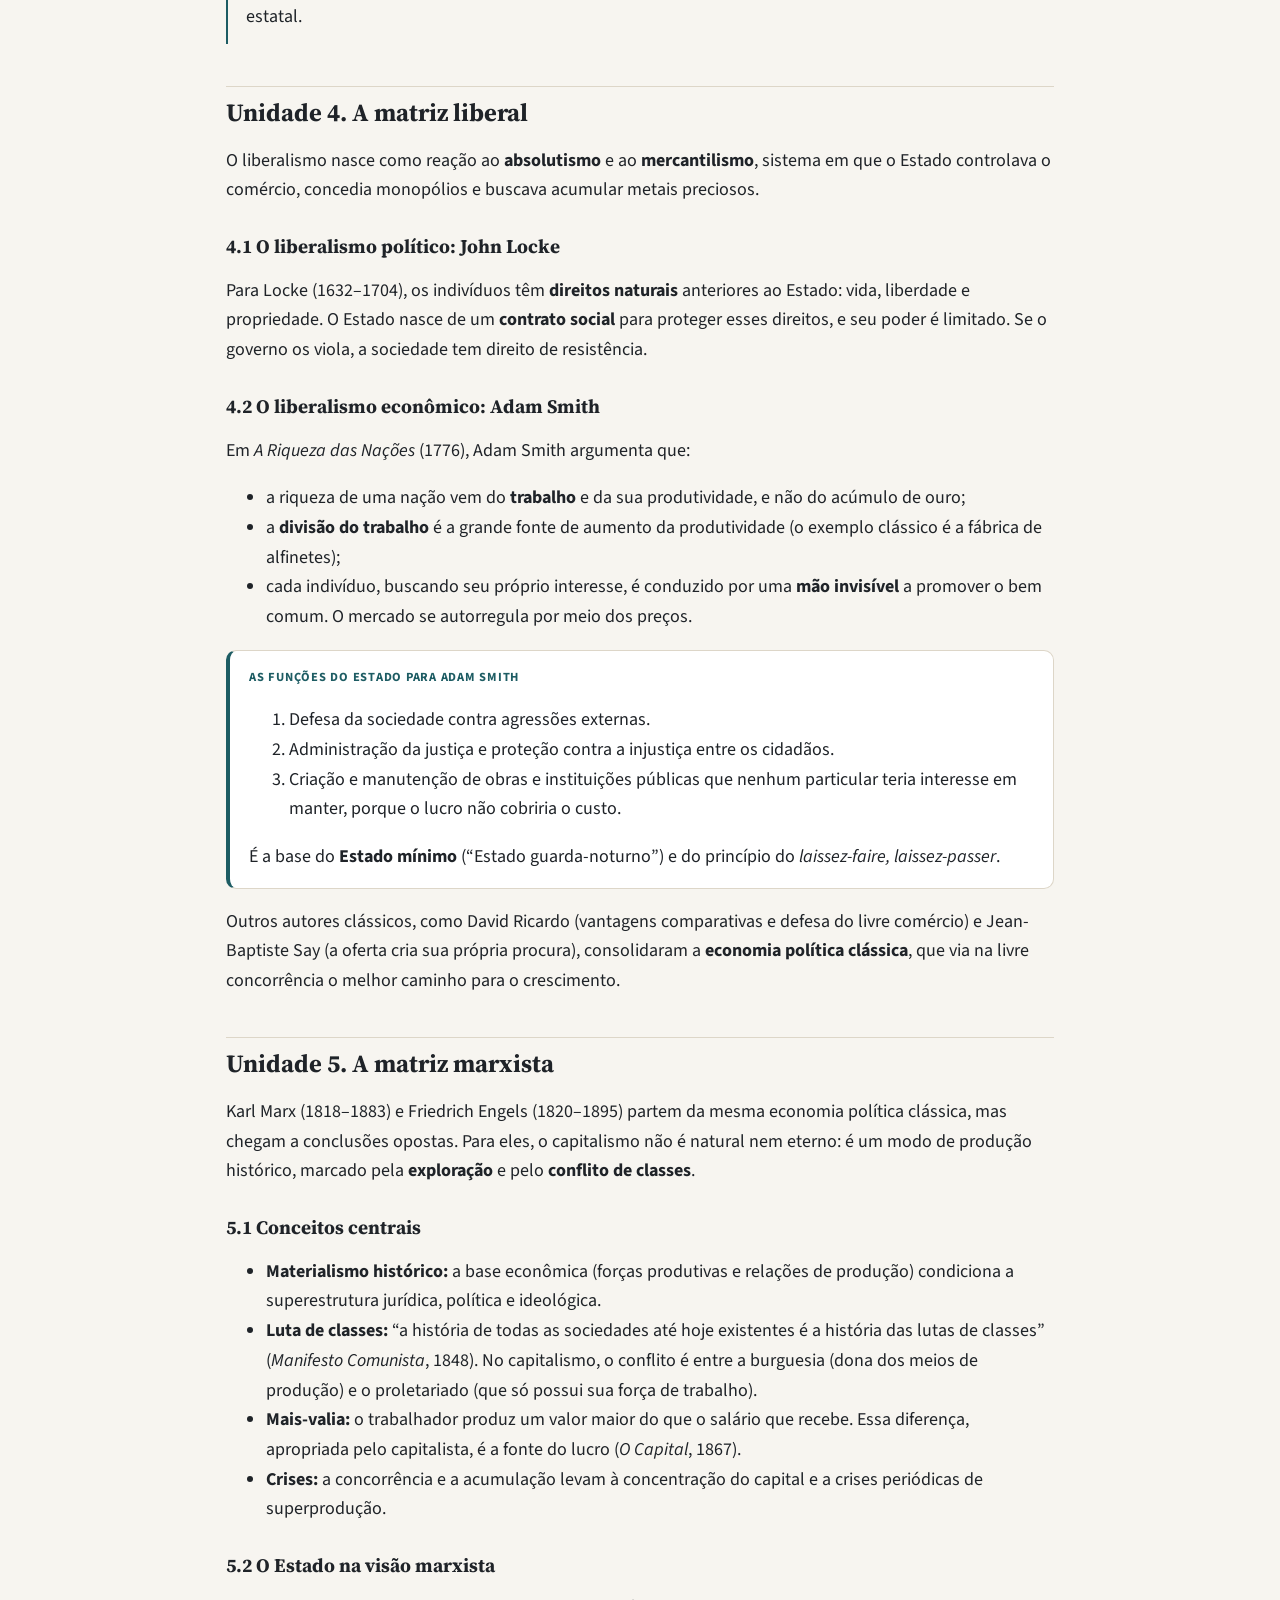
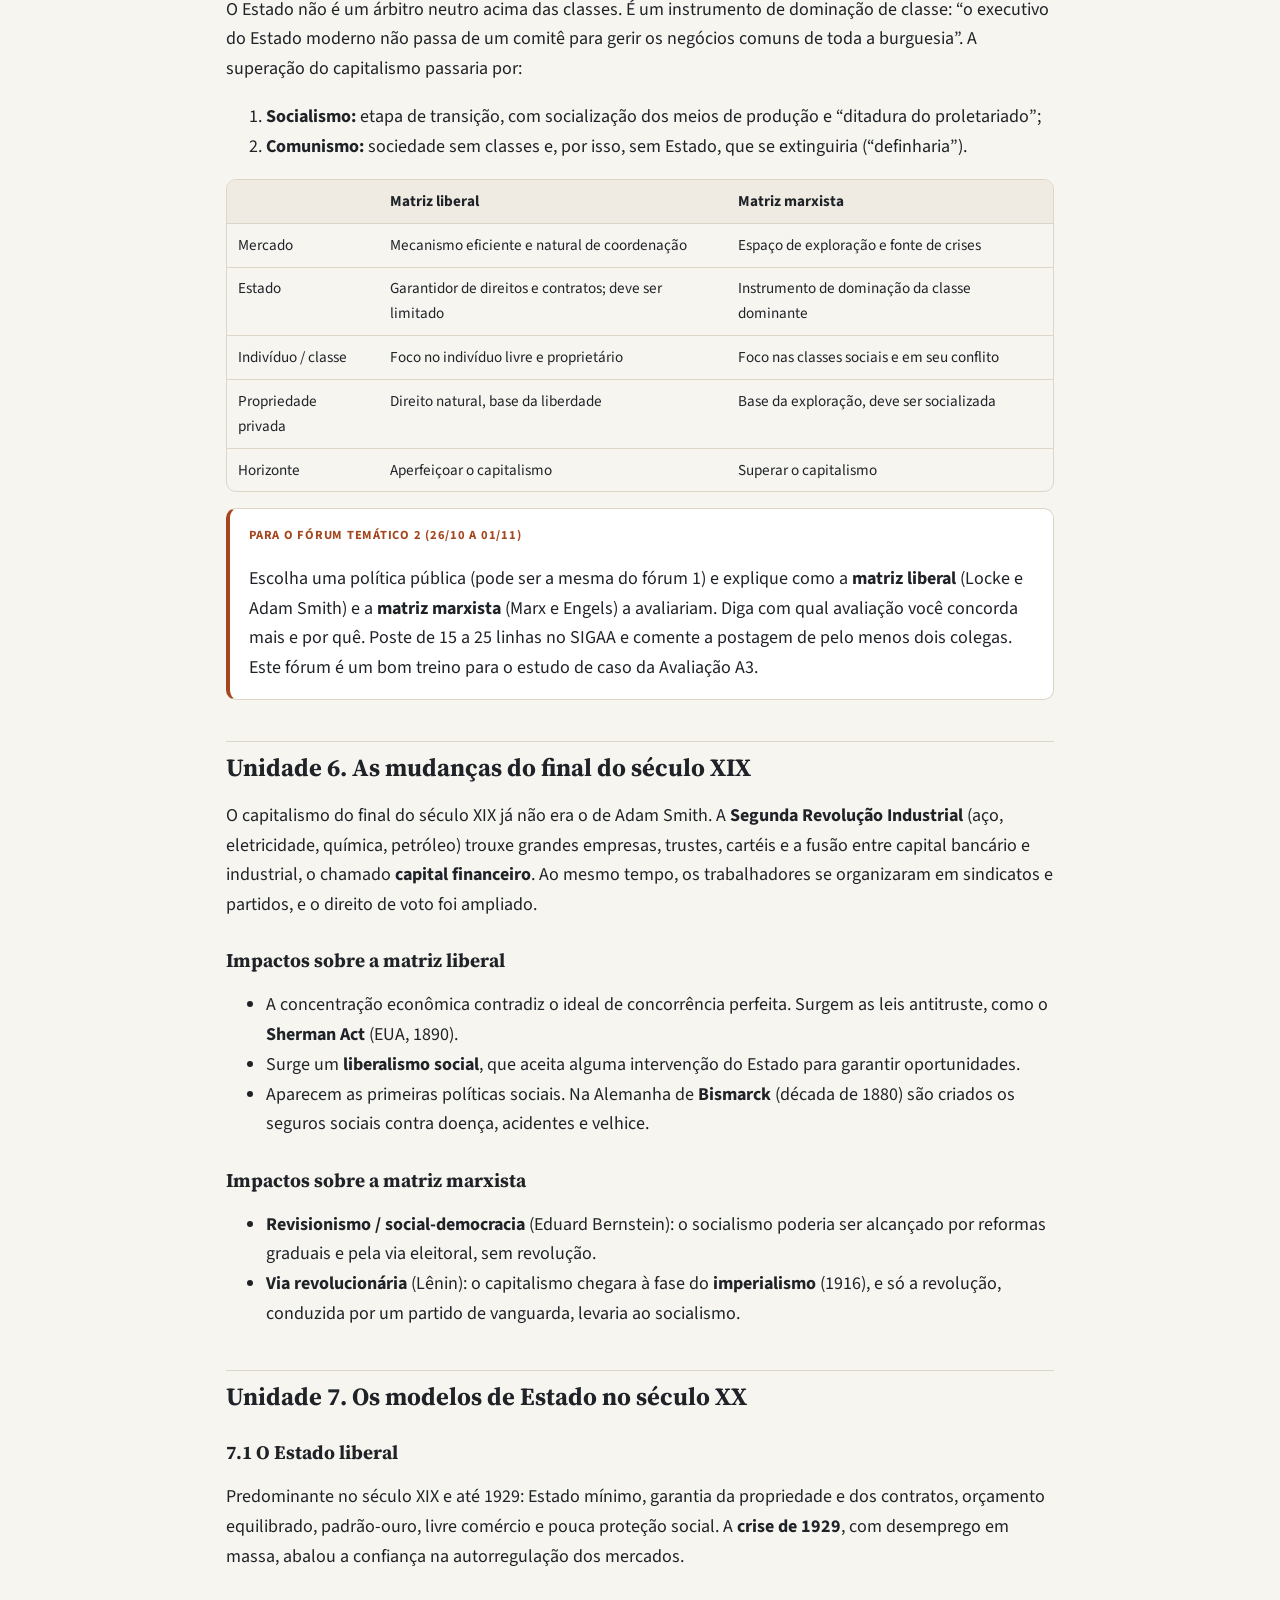
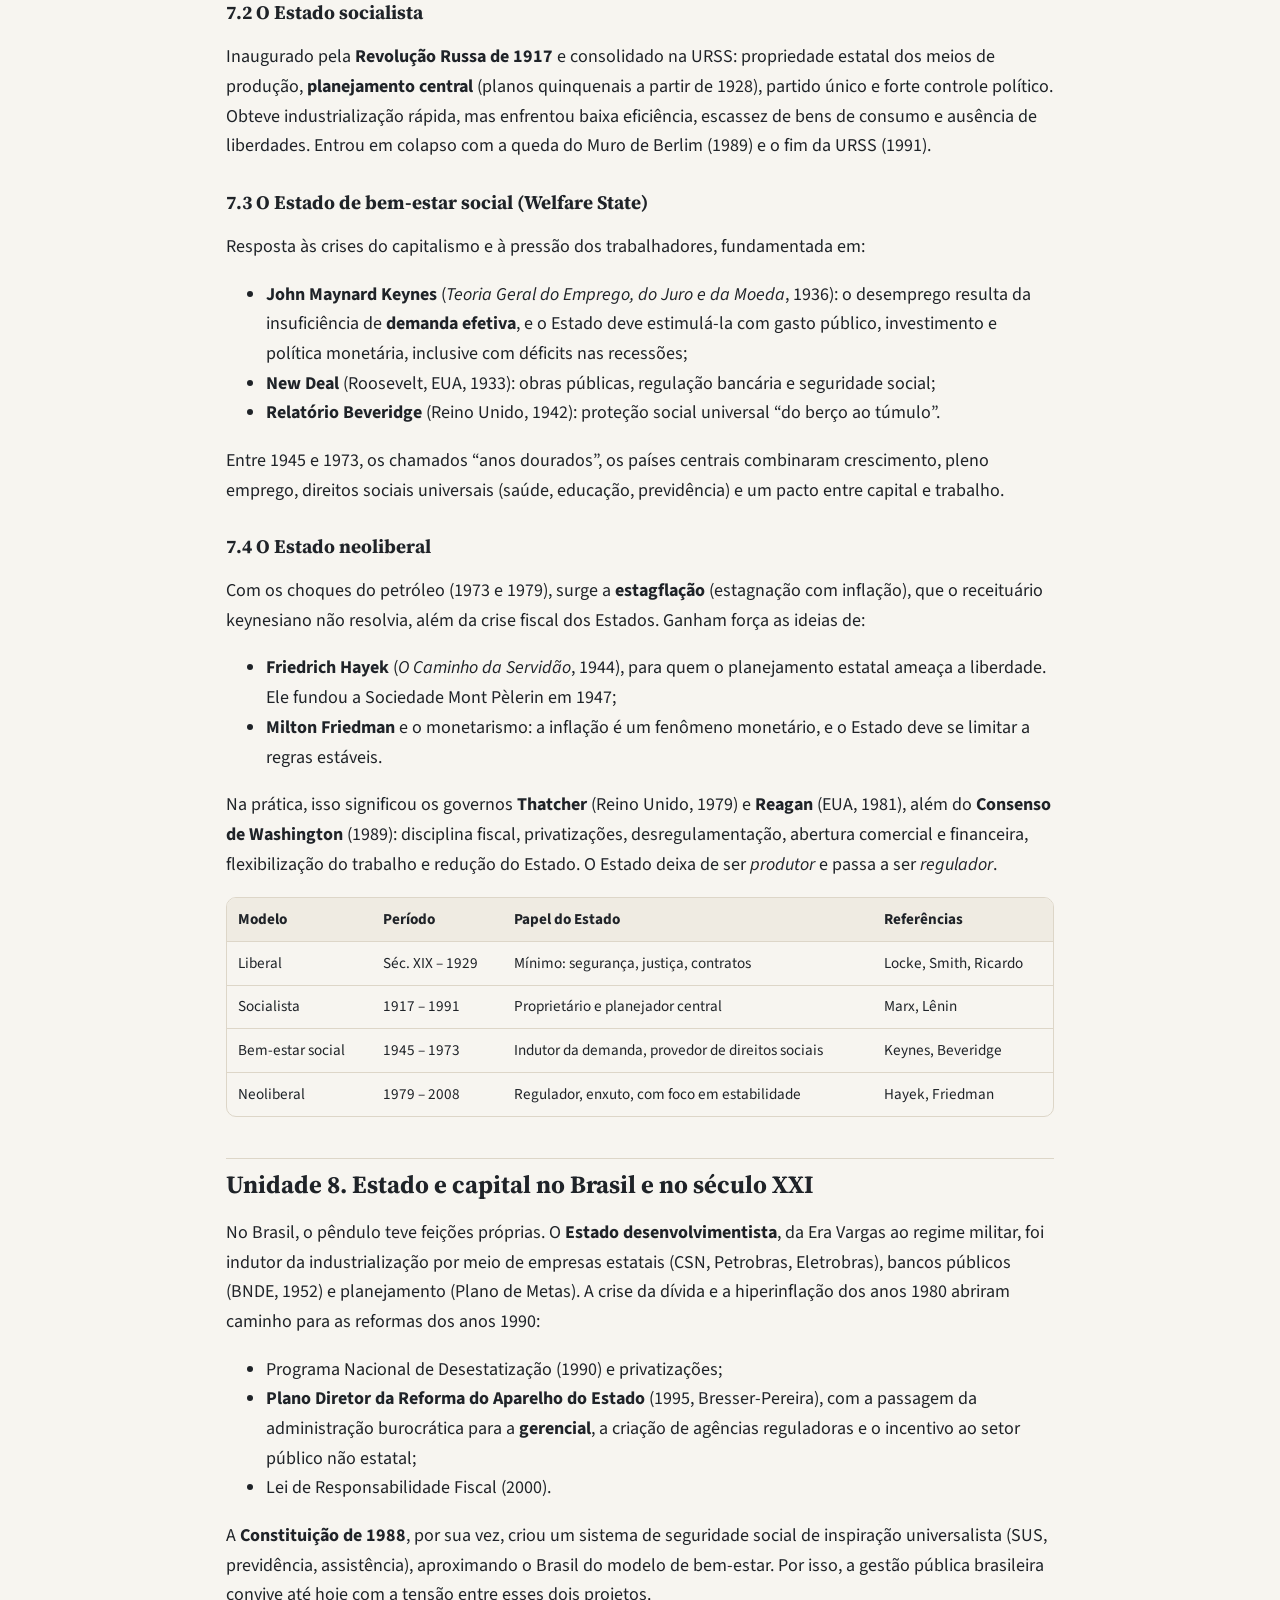
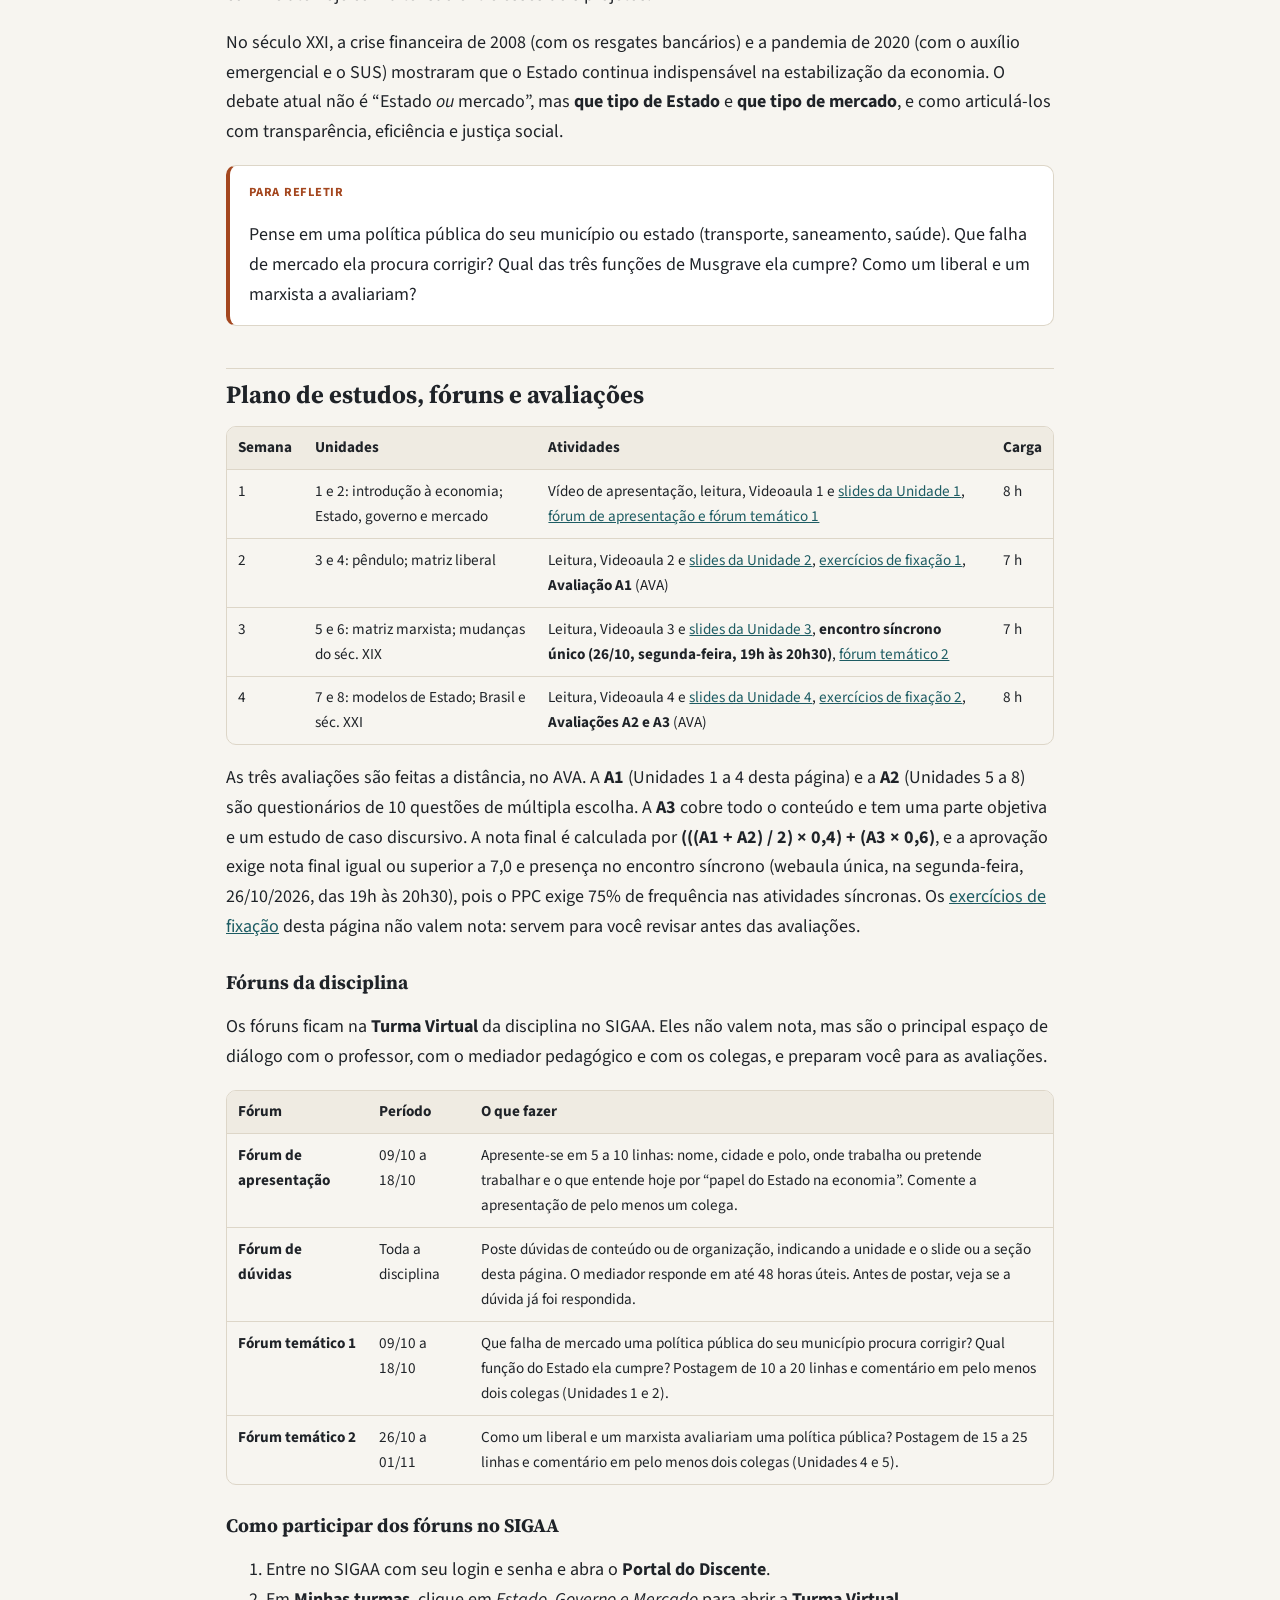
==== commit 7e103d05: "EGM: data do encontro síncrono (26/10) em destaque e link do site em Onde buscar Co-Authored-By: Cla" ====
--- a/disciplina-01-estado-governo-mercado/index.html
+++ b/disciplina-01-estado-governo-mercado/index.html
@@ -56,6 +56,8 @@
   <p class="lead">Introdução à economia e às relações entre Estado e mercado, das matrizes liberal e marxista ao Estado neoliberal.</p>
   <div class="meta">
     <div><b>Carga horária</b>30 h (EaD)</div>
+    <div><b>Período</b>09/10 a 15/11/2026</div>
+    <div><b>Encontro síncrono</b>26/10 (segunda), 19h às 20h30</div>
     <div><b>Modalidade</b>A distância, pelo AVA</div>
     <div><b>Avaliações</b>A1, A2 e A3 no AVA</div>
     <div><b>Livro-texto</b>Coelho (2014)</div>
@@ -589,7 +591,7 @@
   <tbody>
     <tr><td>1</td><td>1 e 2: introdução à economia; Estado, governo e mercado</td><td>Vídeo de apresentação, leitura, Videoaula 1 e <a href="slides.html#1">slides da Unidade 1</a>, <a href="#foruns">fórum de apresentação e fórum temático 1</a></td><td>8 h</td></tr>
     <tr><td>2</td><td>3 e 4: pêndulo; matriz liberal</td><td>Leitura, Videoaula 2 e <a href="slides.html#46">slides da Unidade 2</a>, <a href="exercicios-1.html">exercícios de fixação 1</a>, <strong>Avaliação A1</strong> (AVA)</td><td>7 h</td></tr>
-    <tr><td>3</td><td>5 e 6: matriz marxista; mudanças do séc. XIX</td><td>Leitura, Videoaula 3 e <a href="slides.html#77">slides da Unidade 3</a>, <a href="#foruns">fórum temático 2</a></td><td>7 h</td></tr>
+    <tr><td>3</td><td>5 e 6: matriz marxista; mudanças do séc. XIX</td><td>Leitura, Videoaula 3 e <a href="slides.html#77">slides da Unidade 3</a>, <strong>encontro síncrono único (26/10, segunda-feira, 19h às 20h30)</strong>, <a href="#foruns">fórum temático 2</a></td><td>7 h</td></tr>
     <tr><td>4</td><td>7 e 8: modelos de Estado; Brasil e séc. XXI</td><td>Leitura, Videoaula 4 e <a href="slides.html#107">slides da Unidade 4</a>, <a href="exercicios-2.html">exercícios de fixação 2</a>, <strong>Avaliações A2 e A3</strong> (AVA)</td><td>8 h</td></tr>
   </tbody>
 </table>
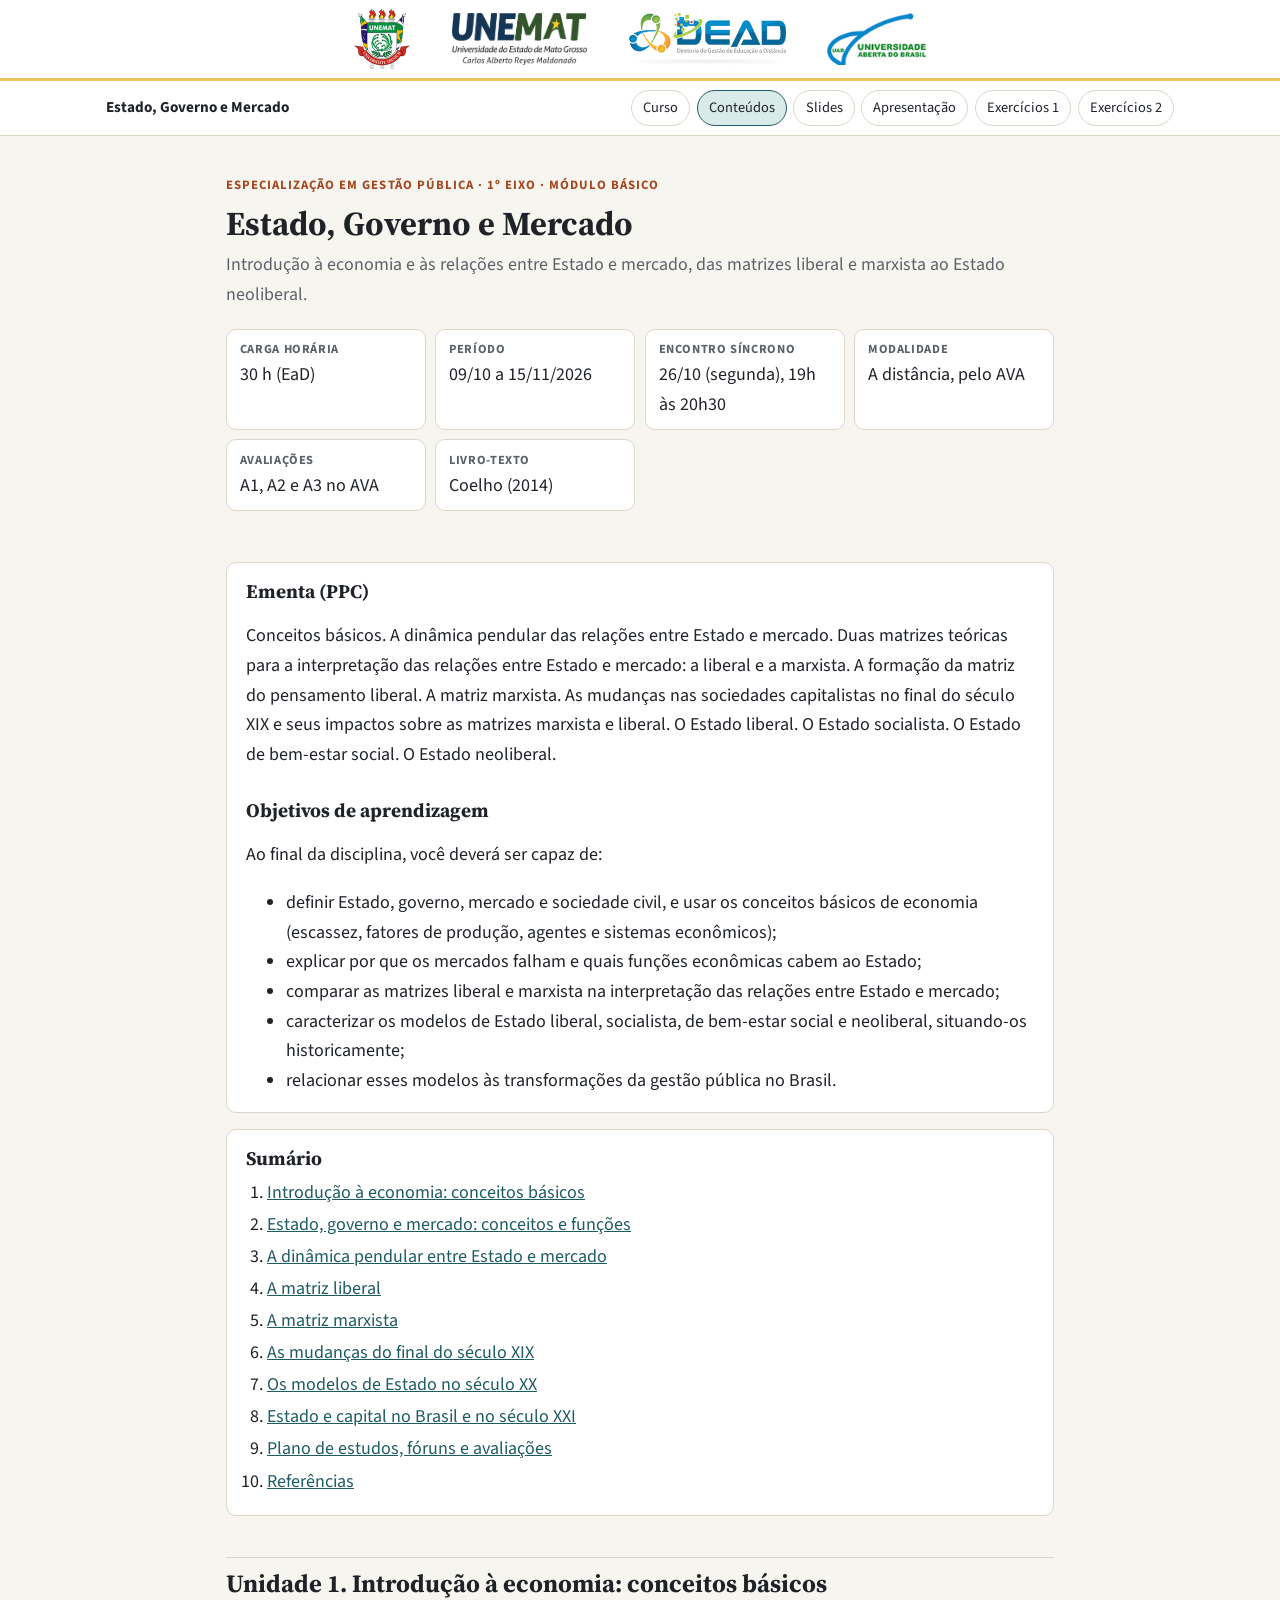
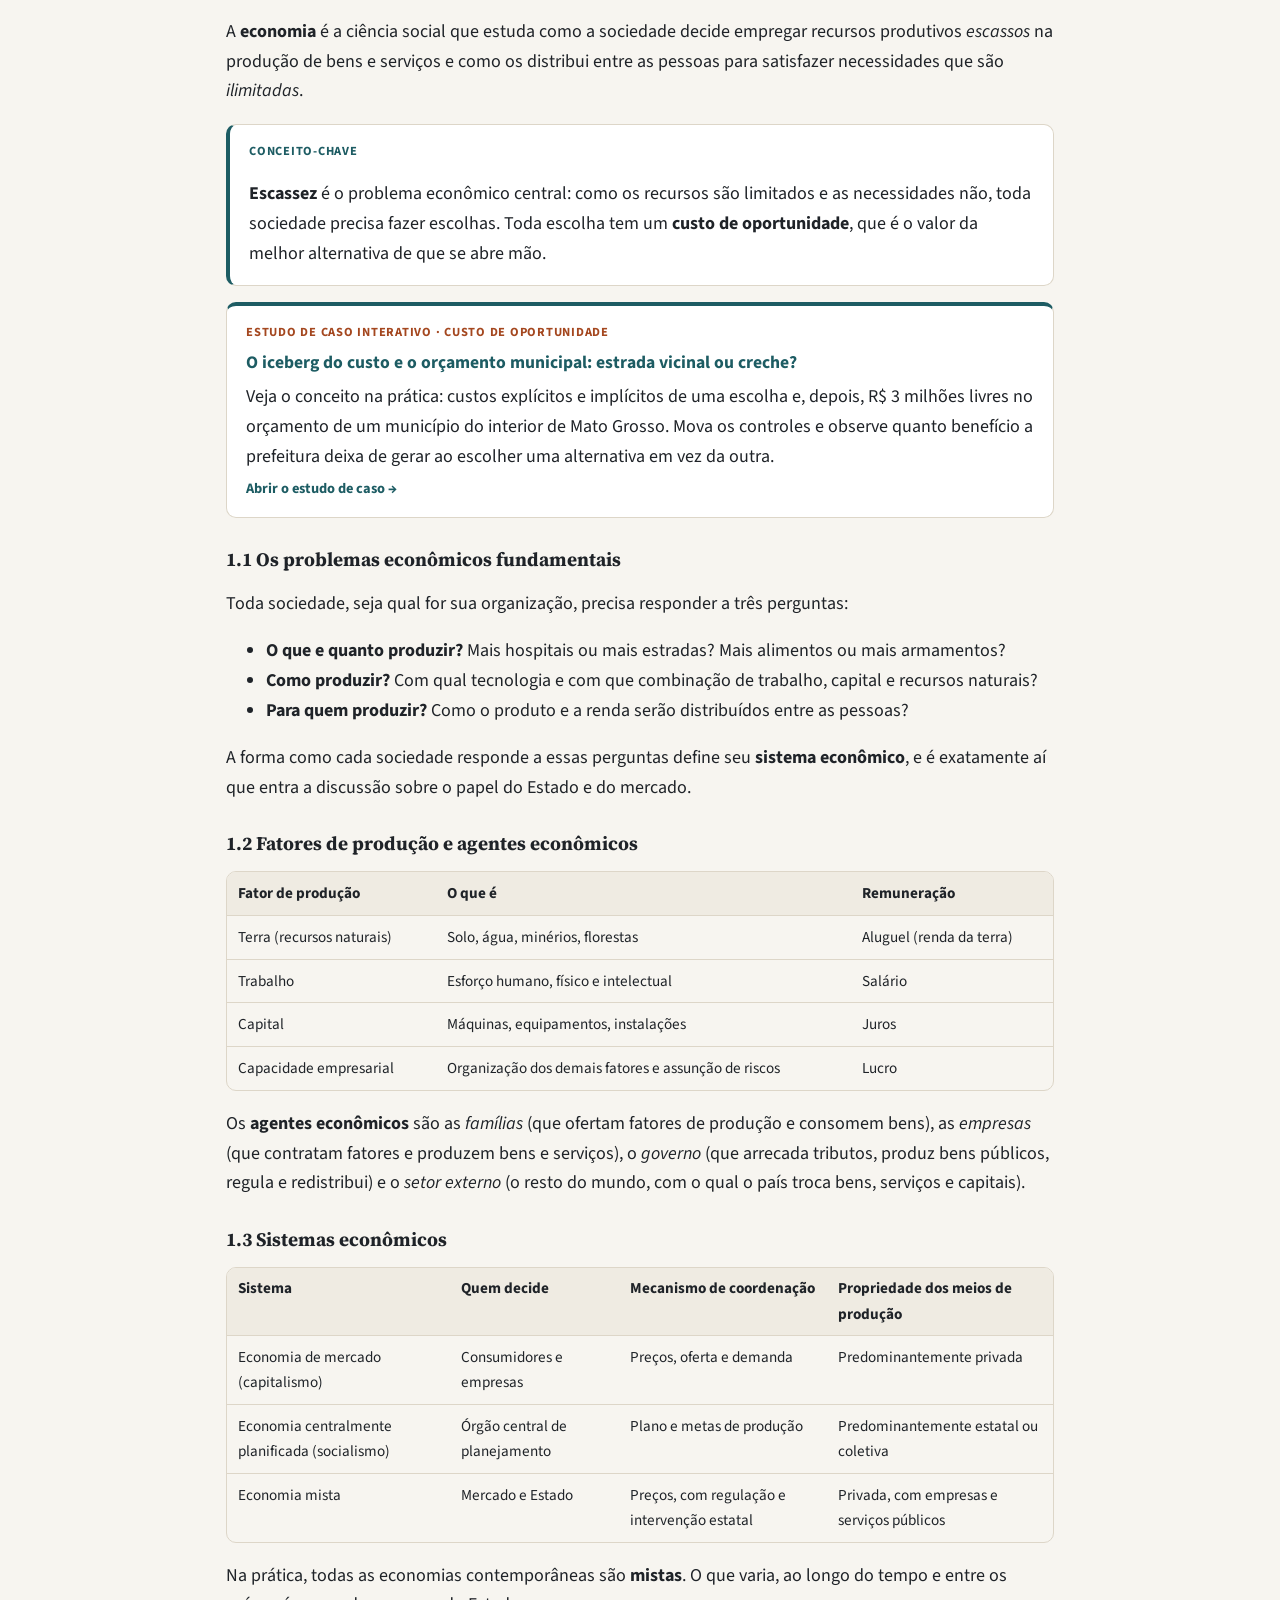
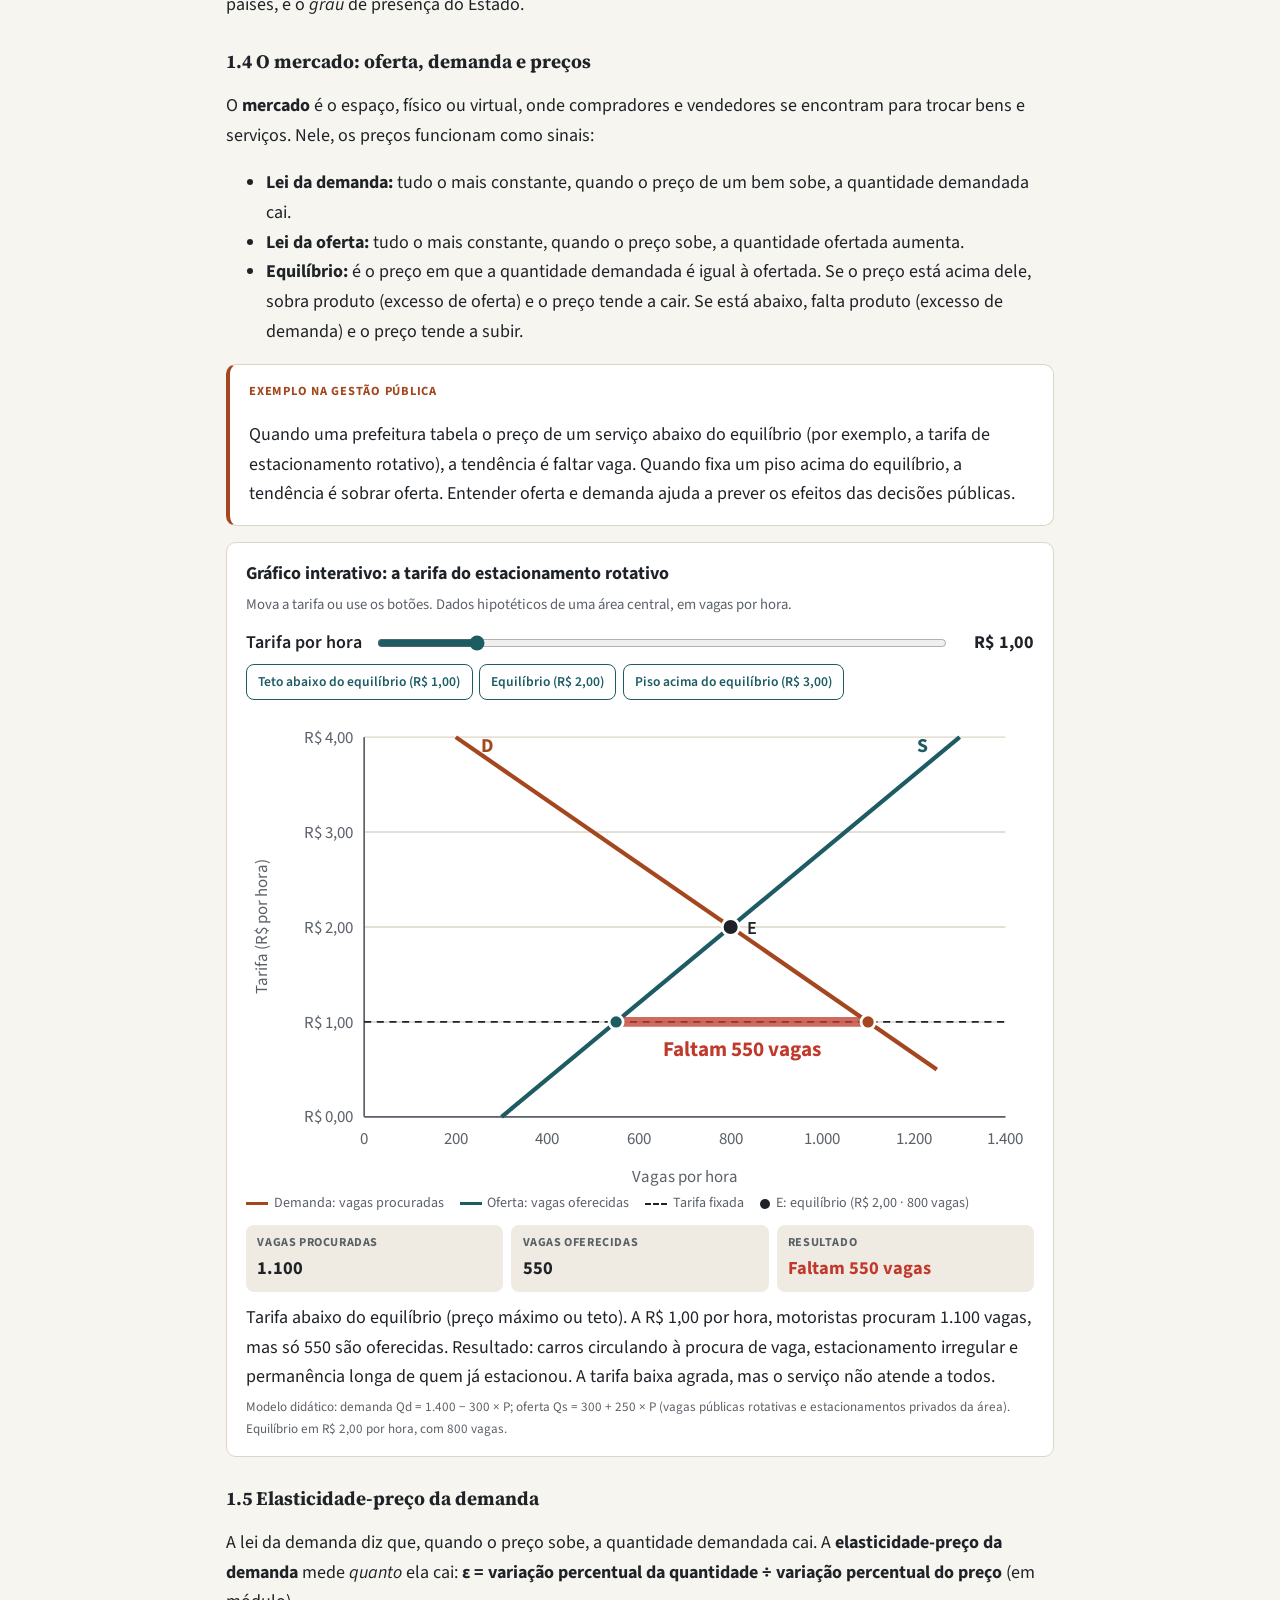
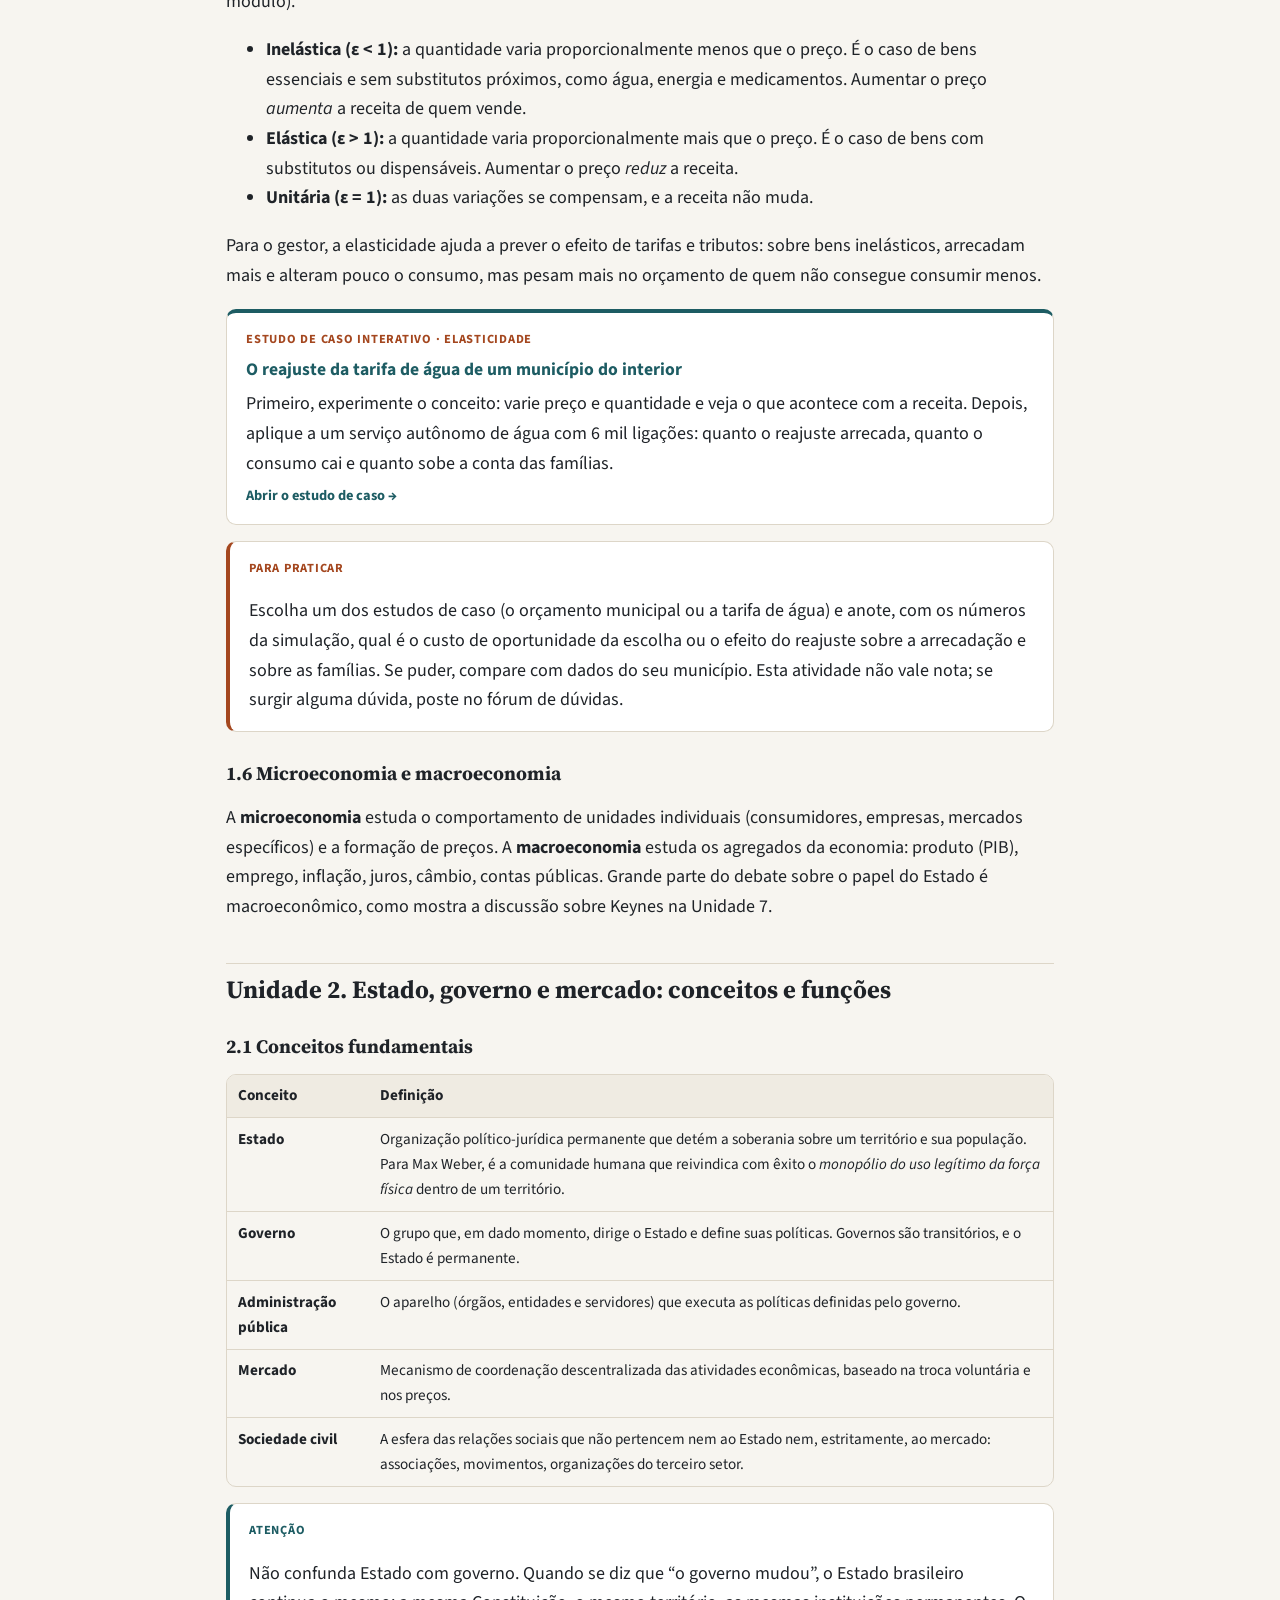
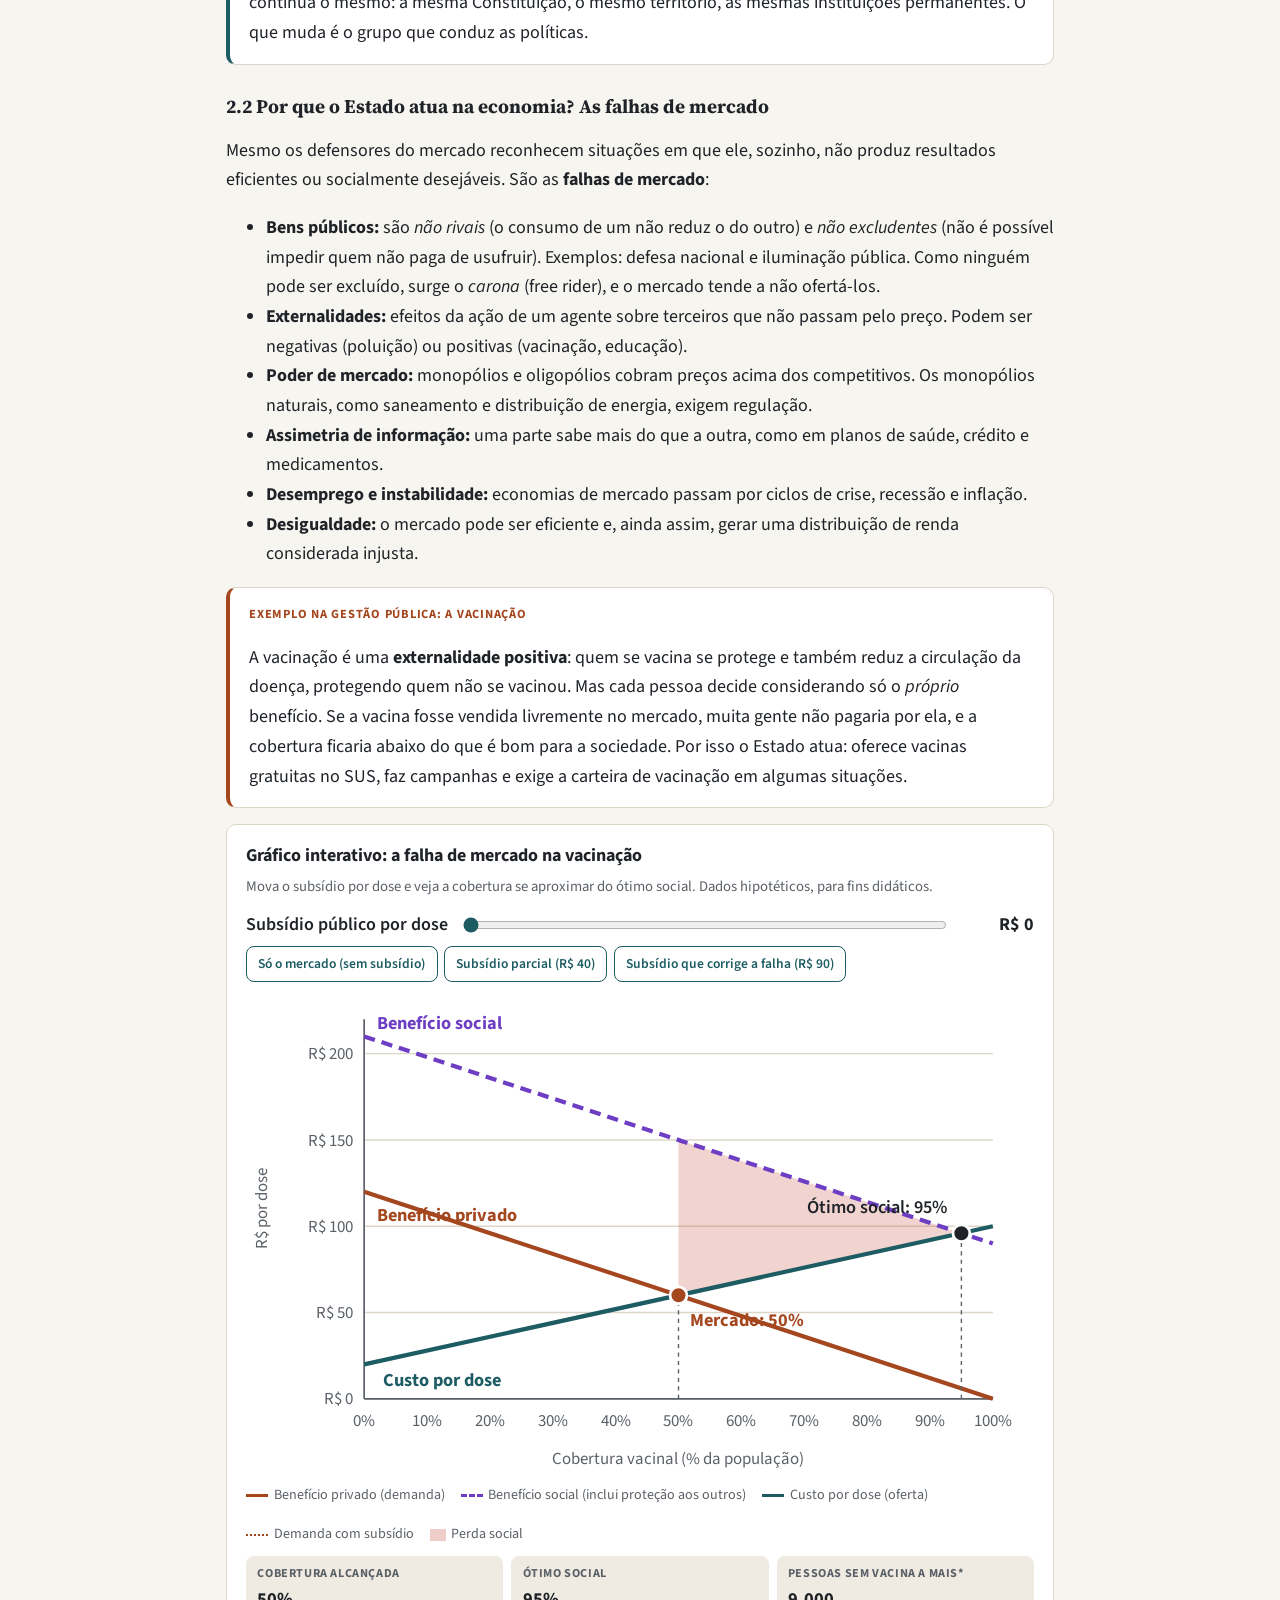
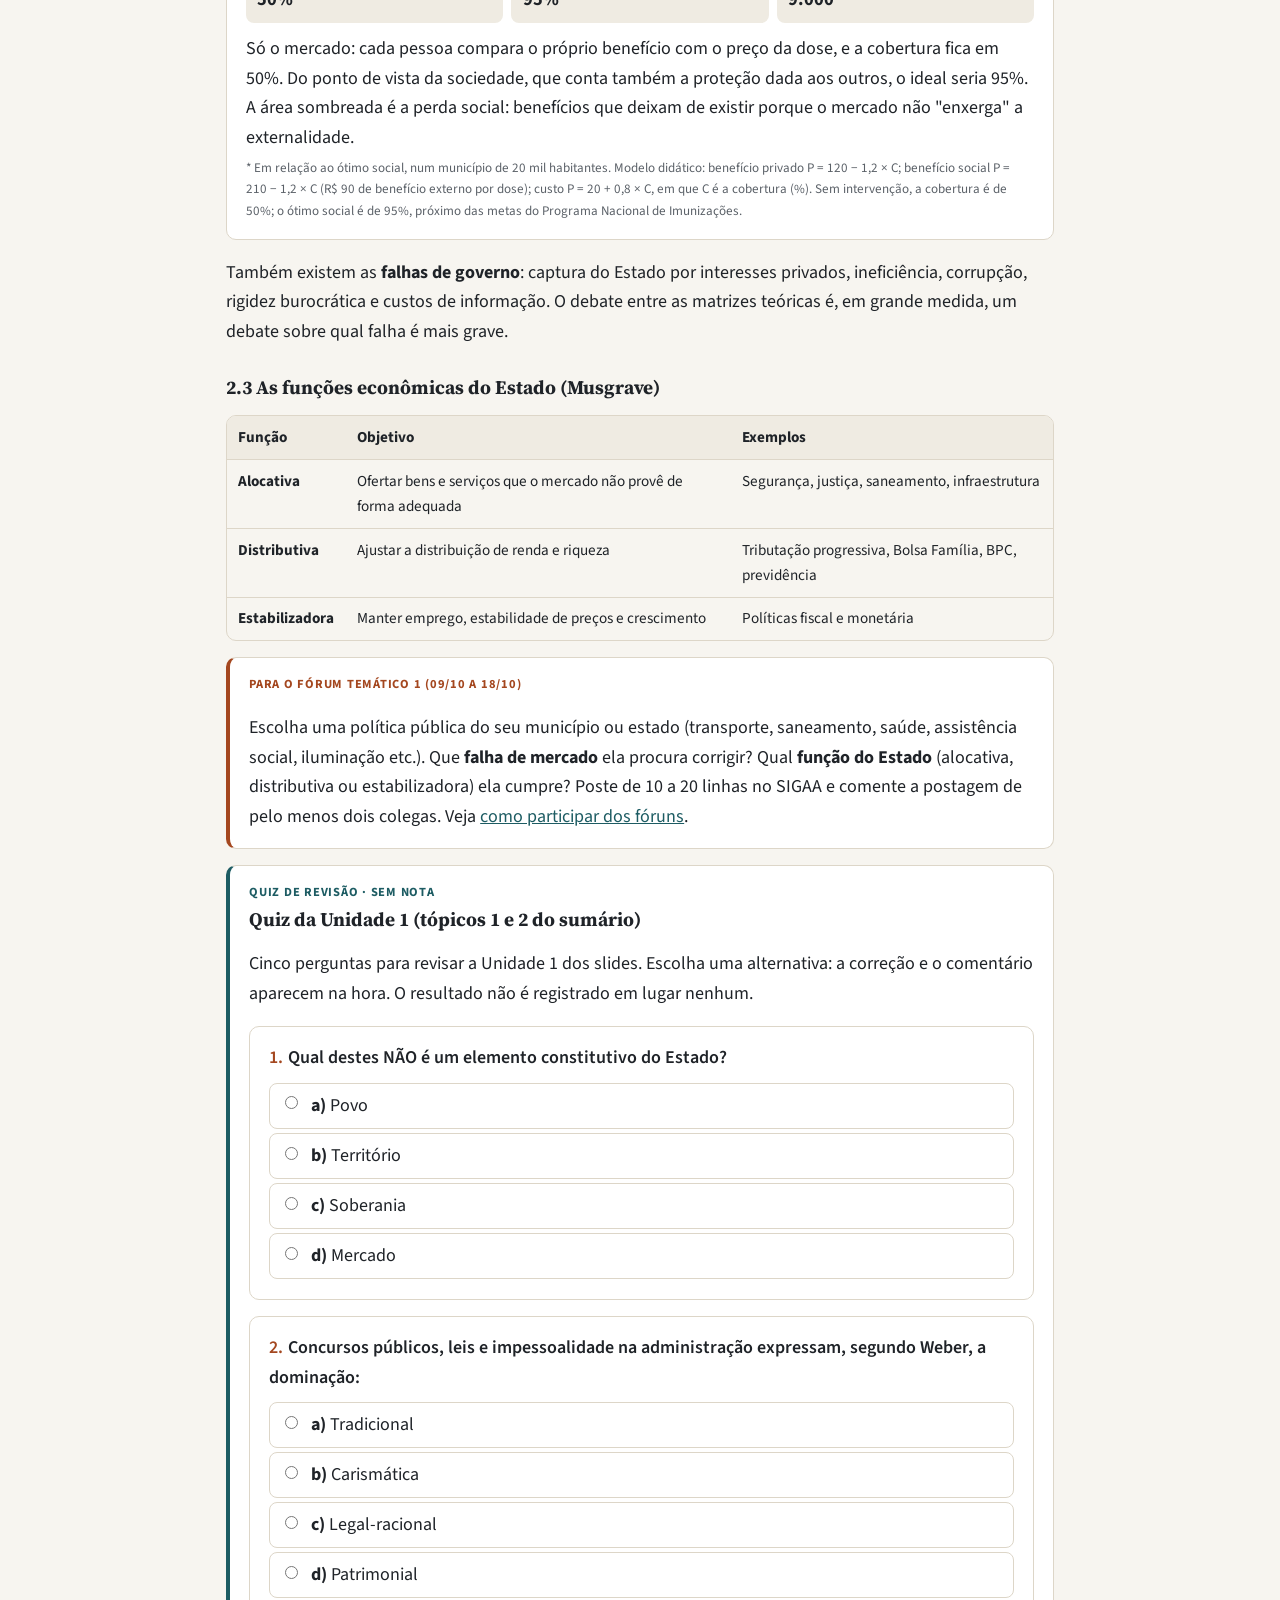
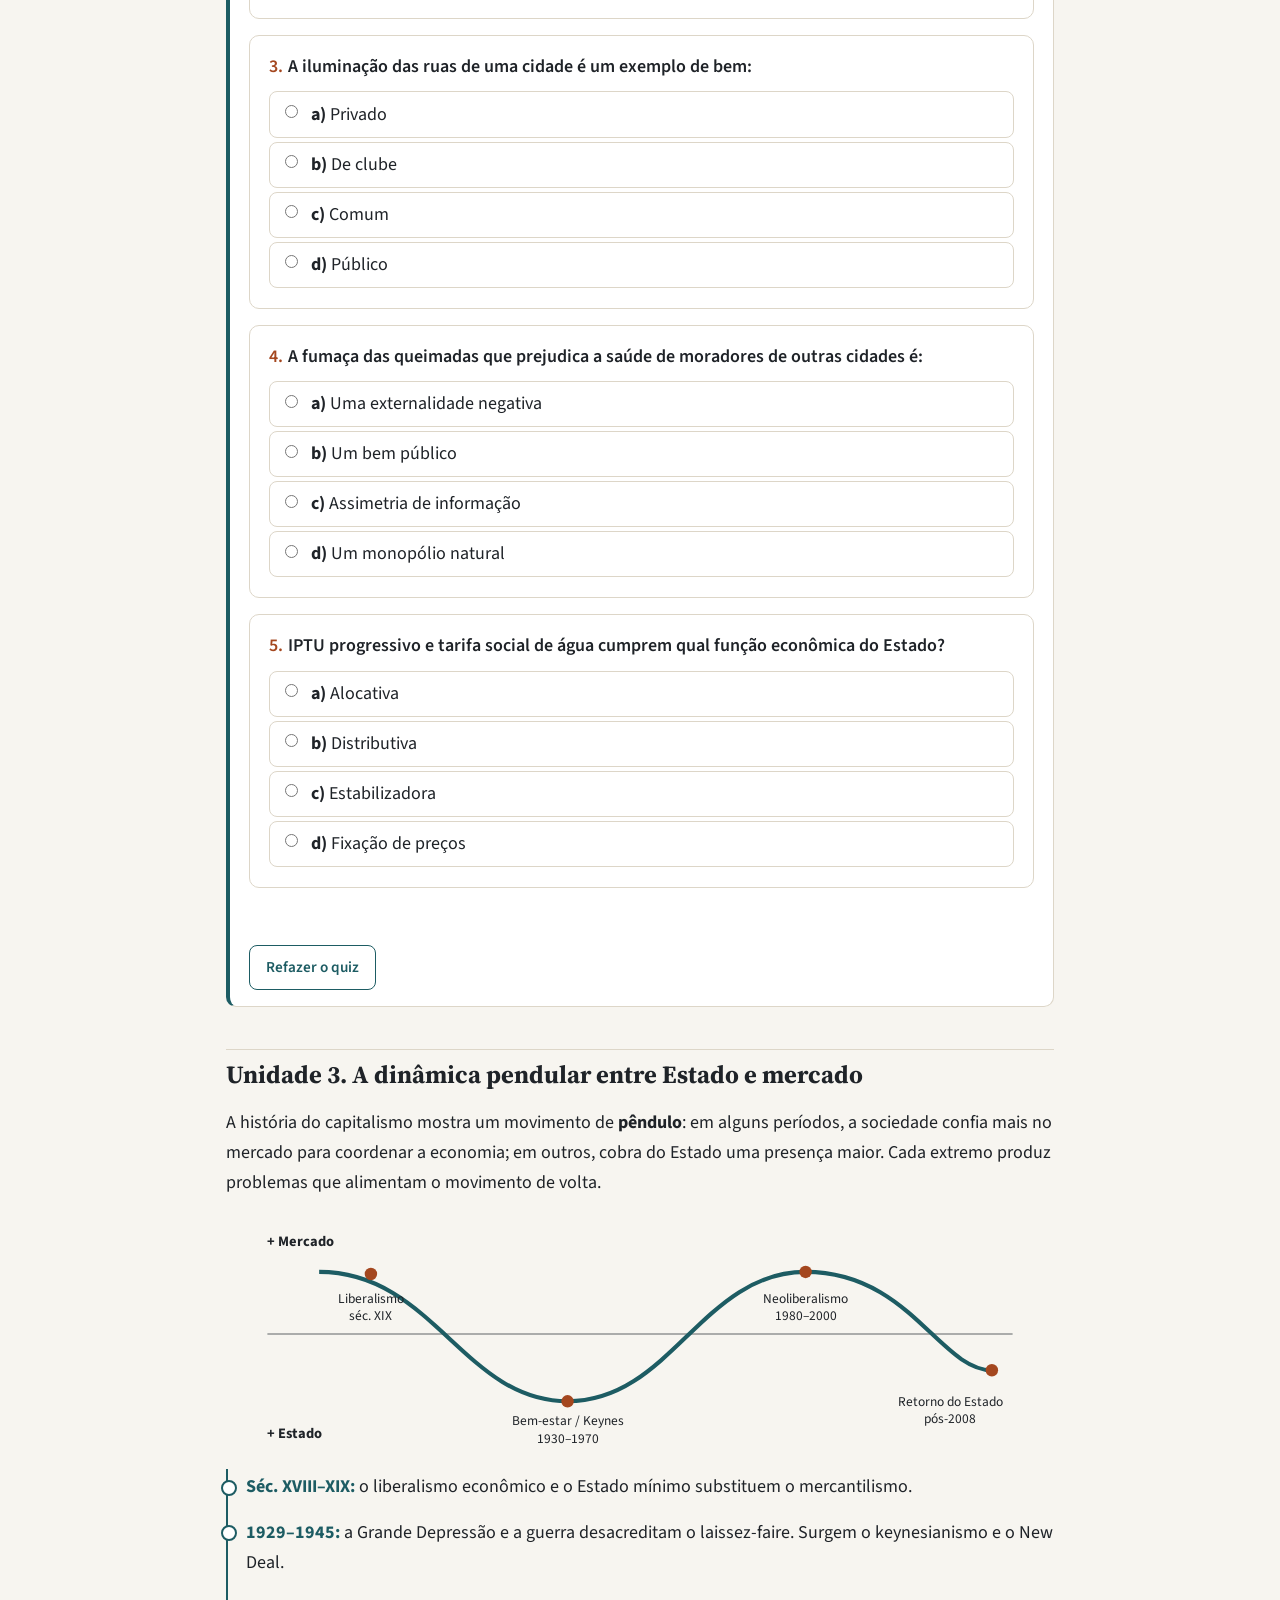
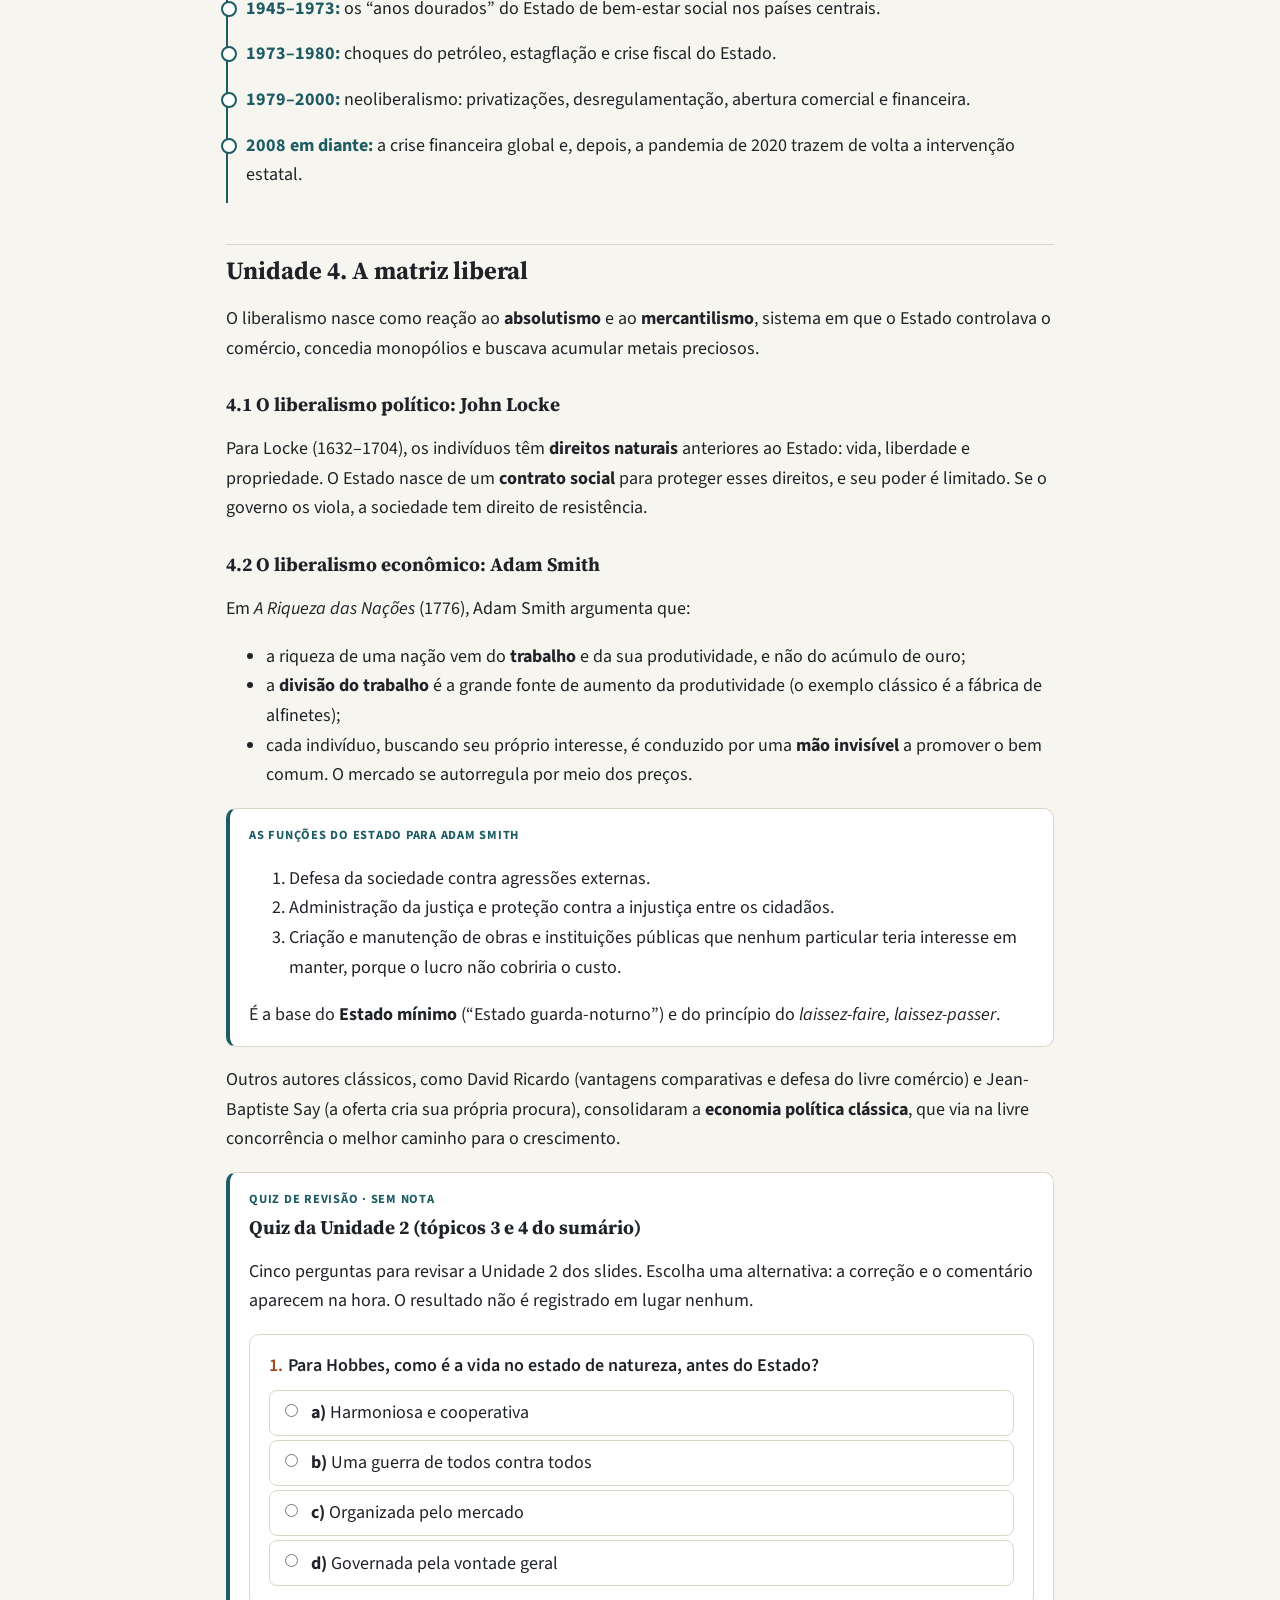
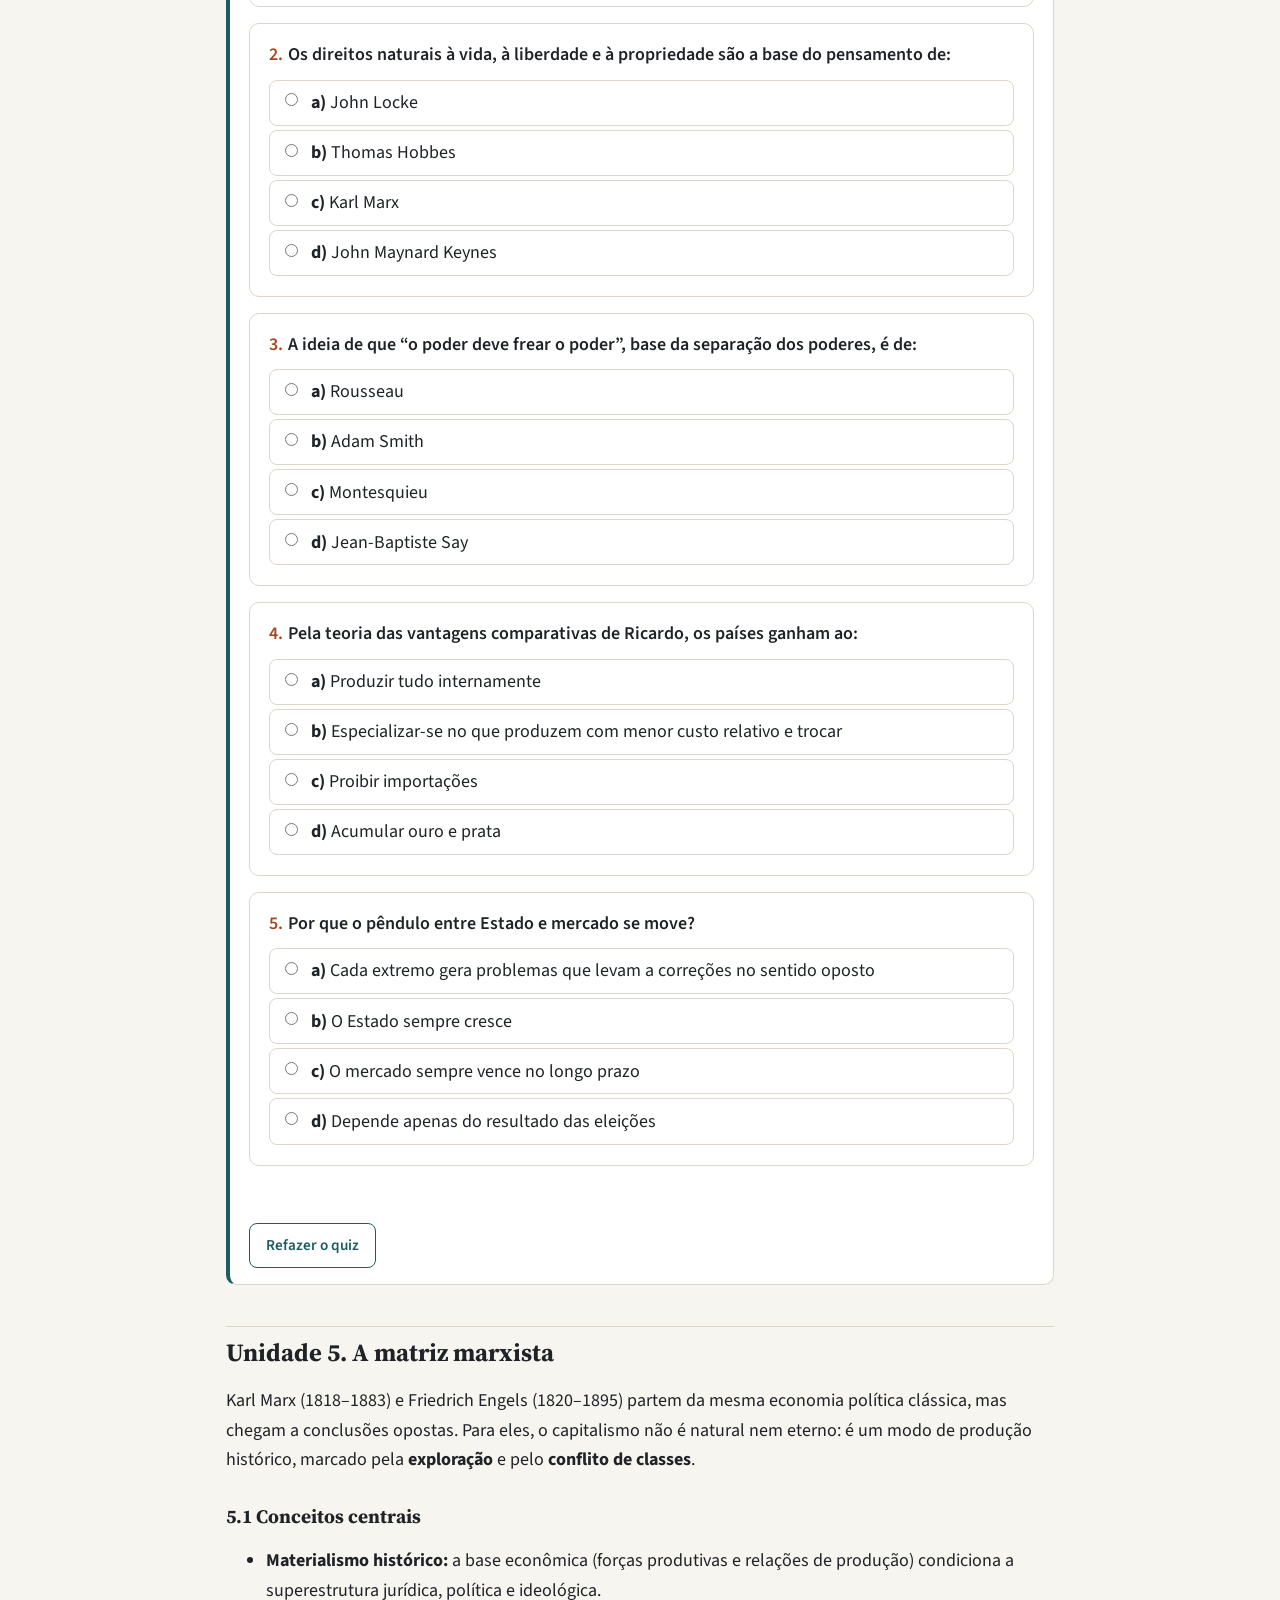
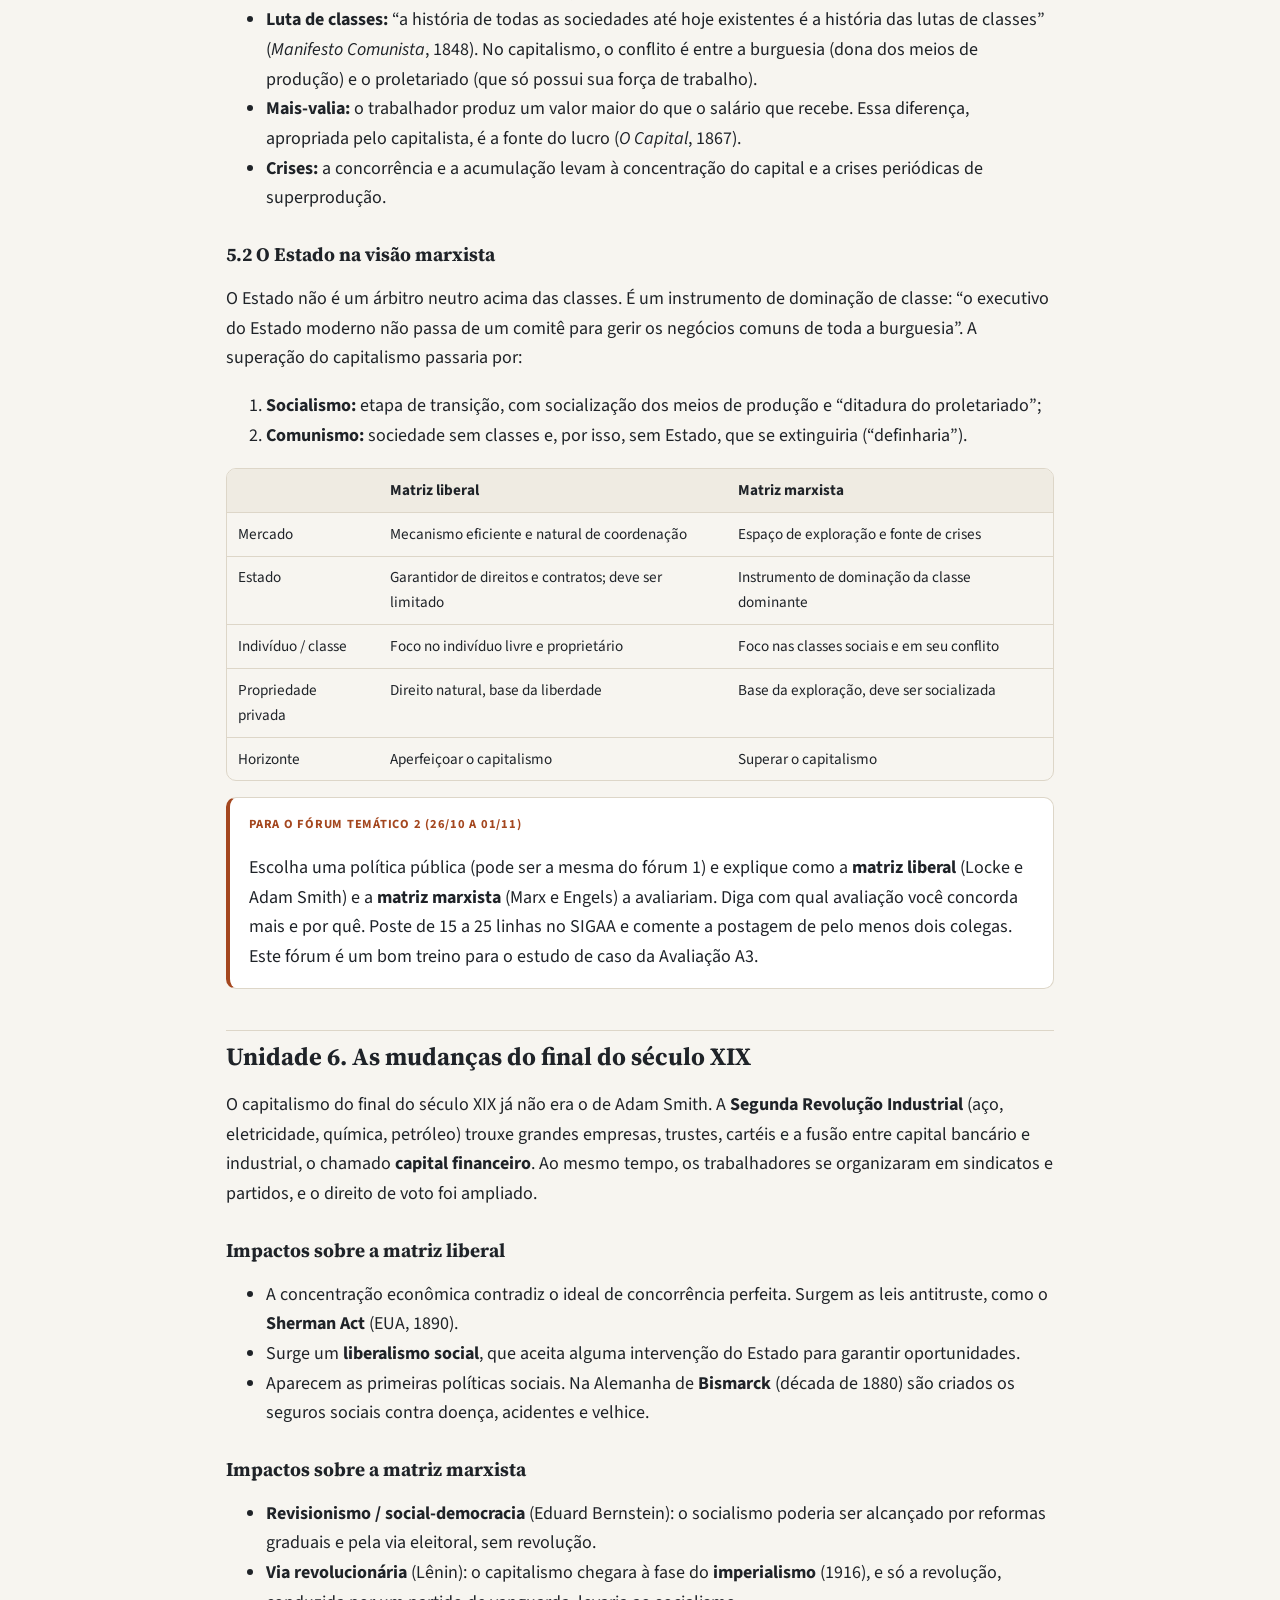
==== commit 3aa60cc2: "EGM: quizzes saem dos slides e passam para a página de conteúdos Quiz interativo de 5 perguntas por " ====
--- a/disciplina-01-estado-governo-mercado/index.html
+++ b/disciplina-01-estado-governo-mercado/index.html
@@ -22,7 +22,7 @@
 <link rel="preconnect" href="https://fonts.googleapis.com">
 <link rel="preconnect" href="https://fonts.gstatic.com" crossorigin>
 <link href="https://fonts.googleapis.com/css2?family=Source+Sans+3:wght@400;600;700&family=Source+Serif+4:wght@600;700&display=swap" rel="stylesheet">
-<link rel="stylesheet" href="assets/style.css?v=20260927d">
+<link rel="stylesheet" href="assets/style.css?v=20260930a">
 </head>
 <body>
 <div class="inst" role="banner" aria-label="UNEMAT · DEAD · UAB">
@@ -422,6 +422,57 @@
   <p>Escolha uma política pública do seu município ou estado (transporte, saneamento, saúde, assistência social, iluminação etc.). Que <strong>falha de mercado</strong> ela procura corrigir? Qual <strong>função do Estado</strong> (alocativa, distributiva ou estabilizadora) ela cumpre? Poste de 10 a 20 linhas no SIGAA e comente a postagem de pelo menos dois colegas. Veja <a href="#foruns">como participar dos fóruns</a>.</p>
 </div>
 
+<!-- QUIZ-START 1 -->
+<section class="card quiz-rev" id="quiz-1" aria-labelledby="quiz-1-t">
+  <div class="label">Quiz de revisão · sem nota</div>
+  <h3 id="quiz-1-t" style="margin-top:.2rem">Quiz da Unidade 1 (tópicos 1 e 2 do sumário)</h3>
+  <p>Cinco perguntas para revisar a Unidade 1 dos slides. Escolha uma alternativa: a correção e o comentário aparecem na hora. O resultado não é registrado em lugar nenhum.</p>
+  <div class="q" data-a="3">
+    <p class="enun"><span class="num">1.</span>Qual destes NÃO é um elemento constitutivo do Estado?</p>
+    <label><input type="radio" name="qz1-1" value="0"> <span><b>a)</b> Povo</span></label>
+    <label><input type="radio" name="qz1-1" value="1"> <span><b>b)</b> Território</span></label>
+    <label><input type="radio" name="qz1-1" value="2"> <span><b>c)</b> Soberania</span></label>
+    <label><input type="radio" name="qz1-1" value="3"> <span><b>d)</b> Mercado</span></label>
+    <div class="feedback" aria-live="polite"><b class="res"></b> <span class="exp">Os elementos clássicos do Estado são povo, território e soberania (poder político). O mercado é outra esfera de coordenação social.</span></div>
+  </div>
+  <div class="q" data-a="2">
+    <p class="enun"><span class="num">2.</span>Concursos públicos, leis e impessoalidade na administração expressam, segundo Weber, a dominação:</p>
+    <label><input type="radio" name="qz1-2" value="0"> <span><b>a)</b> Tradicional</span></label>
+    <label><input type="radio" name="qz1-2" value="1"> <span><b>b)</b> Carismática</span></label>
+    <label><input type="radio" name="qz1-2" value="2"> <span><b>c)</b> Legal-racional</span></label>
+    <label><input type="radio" name="qz1-2" value="3"> <span><b>d)</b> Patrimonial</span></label>
+    <div class="feedback" aria-live="polite"><b class="res"></b> <span class="exp">A dominação legal-racional baseia-se na obediência a normas impessoais: é a base da burocracia moderna e do art. 37 da Constituição.</span></div>
+  </div>
+  <div class="q" data-a="3">
+    <p class="enun"><span class="num">3.</span>A iluminação das ruas de uma cidade é um exemplo de bem:</p>
+    <label><input type="radio" name="qz1-3" value="0"> <span><b>a)</b> Privado</span></label>
+    <label><input type="radio" name="qz1-3" value="1"> <span><b>b)</b> De clube</span></label>
+    <label><input type="radio" name="qz1-3" value="2"> <span><b>c)</b> Comum</span></label>
+    <label><input type="radio" name="qz1-3" value="3"> <span><b>d)</b> Público</span></label>
+    <div class="feedback" aria-live="polite"><b class="res"></b> <span class="exp">É não rival (todos usam ao mesmo tempo) e não excludente (ninguém é impedido de usar). Por isso o mercado não a oferece sozinho.</span></div>
+  </div>
+  <div class="q" data-a="0">
+    <p class="enun"><span class="num">4.</span>A fumaça das queimadas que prejudica a saúde de moradores de outras cidades é:</p>
+    <label><input type="radio" name="qz1-4" value="0"> <span><b>a)</b> Uma externalidade negativa</span></label>
+    <label><input type="radio" name="qz1-4" value="1"> <span><b>b)</b> Um bem público</span></label>
+    <label><input type="radio" name="qz1-4" value="2"> <span><b>c)</b> Assimetria de informação</span></label>
+    <label><input type="radio" name="qz1-4" value="3"> <span><b>d)</b> Um monopólio natural</span></label>
+    <div class="feedback" aria-live="polite"><b class="res"></b> <span class="exp">É um custo imposto a terceiros que não aparece no preço de nenhum produto: uma externalidade negativa, que justifica fiscalização e multas.</span></div>
+  </div>
+  <div class="q" data-a="1">
+    <p class="enun"><span class="num">5.</span>IPTU progressivo e tarifa social de água cumprem qual função econômica do Estado?</p>
+    <label><input type="radio" name="qz1-5" value="0"> <span><b>a)</b> Alocativa</span></label>
+    <label><input type="radio" name="qz1-5" value="1"> <span><b>b)</b> Distributiva</span></label>
+    <label><input type="radio" name="qz1-5" value="2"> <span><b>c)</b> Estabilizadora</span></label>
+    <label><input type="radio" name="qz1-5" value="3"> <span><b>d)</b> Fixação de preços</span></label>
+    <div class="feedback" aria-live="polite"><b class="res"></b> <span class="exp">São instrumentos da função distributiva: cobram mais de quem tem mais e reduzem o custo para as famílias de baixa renda.</span></div>
+  </div>
+  <p class="quiz-key"><b>Gabarito:</b> 1-d · 2-c · 3-d · 4-a · 5-b. Os comentários de cada resposta estão na versão on-line da página.</p>
+  <p class="quiz-score" aria-live="polite"></p>
+  <button type="button" class="btn secondary quiz-reset">Refazer o quiz</button>
+</section>
+<!-- QUIZ-END 1 -->
+
 <!-- ============ UNIDADE 3 ============ -->
 <h2 id="u3">Unidade 3. A dinâmica pendular entre Estado e mercado</h2>
 <p>A história do capitalismo mostra um movimento de <strong>pêndulo</strong>: em alguns períodos, a sociedade confia mais no mercado para coordenar a economia; em outros, cobra do Estado uma presença maior. Cada extremo produz problemas que alimentam o movimento de volta.</p>
@@ -475,6 +526,57 @@
 
 <p>Outros autores clássicos, como David Ricardo (vantagens comparativas e defesa do livre comércio) e Jean-Baptiste Say (a oferta cria sua própria procura), consolidaram a <strong>economia política clássica</strong>, que via na livre concorrência o melhor caminho para o crescimento.</p>
 
+<!-- QUIZ-START 2 -->
+<section class="card quiz-rev" id="quiz-2" aria-labelledby="quiz-2-t">
+  <div class="label">Quiz de revisão · sem nota</div>
+  <h3 id="quiz-2-t" style="margin-top:.2rem">Quiz da Unidade 2 (tópicos 3 e 4 do sumário)</h3>
+  <p>Cinco perguntas para revisar a Unidade 2 dos slides. Escolha uma alternativa: a correção e o comentário aparecem na hora. O resultado não é registrado em lugar nenhum.</p>
+  <div class="q" data-a="1">
+    <p class="enun"><span class="num">1.</span>Para Hobbes, como é a vida no estado de natureza, antes do Estado?</p>
+    <label><input type="radio" name="qz2-1" value="0"> <span><b>a)</b> Harmoniosa e cooperativa</span></label>
+    <label><input type="radio" name="qz2-1" value="1"> <span><b>b)</b> Uma guerra de todos contra todos</span></label>
+    <label><input type="radio" name="qz2-1" value="2"> <span><b>c)</b> Organizada pelo mercado</span></label>
+    <label><input type="radio" name="qz2-1" value="3"> <span><b>d)</b> Governada pela vontade geral</span></label>
+    <div class="feedback" aria-live="polite"><b class="res"></b> <span class="exp">Sem um poder comum, cada um ameaça o outro. Para obter segurança, os indivíduos transferem o poder a um soberano (o Leviatã).</span></div>
+  </div>
+  <div class="q" data-a="0">
+    <p class="enun"><span class="num">2.</span>Os direitos naturais à vida, à liberdade e à propriedade são a base do pensamento de:</p>
+    <label><input type="radio" name="qz2-2" value="0"> <span><b>a)</b> John Locke</span></label>
+    <label><input type="radio" name="qz2-2" value="1"> <span><b>b)</b> Thomas Hobbes</span></label>
+    <label><input type="radio" name="qz2-2" value="2"> <span><b>c)</b> Karl Marx</span></label>
+    <label><input type="radio" name="qz2-2" value="3"> <span><b>d)</b> John Maynard Keynes</span></label>
+    <div class="feedback" aria-live="polite"><b class="res"></b> <span class="exp">Locke funda o liberalismo político: o governo existe para proteger esses direitos e tem poder limitado.</span></div>
+  </div>
+  <div class="q" data-a="2">
+    <p class="enun"><span class="num">3.</span>A ideia de que “o poder deve frear o poder”, base da separação dos poderes, é de:</p>
+    <label><input type="radio" name="qz2-3" value="0"> <span><b>a)</b> Rousseau</span></label>
+    <label><input type="radio" name="qz2-3" value="1"> <span><b>b)</b> Adam Smith</span></label>
+    <label><input type="radio" name="qz2-3" value="2"> <span><b>c)</b> Montesquieu</span></label>
+    <label><input type="radio" name="qz2-3" value="3"> <span><b>d)</b> Jean-Baptiste Say</span></label>
+    <div class="feedback" aria-live="polite"><b class="res"></b> <span class="exp">Montesquieu, em O Espírito das Leis (1748). A Constituição de 1988 adota a separação no art. 2º.</span></div>
+  </div>
+  <div class="q" data-a="1">
+    <p class="enun"><span class="num">4.</span>Pela teoria das vantagens comparativas de Ricardo, os países ganham ao:</p>
+    <label><input type="radio" name="qz2-4" value="0"> <span><b>a)</b> Produzir tudo internamente</span></label>
+    <label><input type="radio" name="qz2-4" value="1"> <span><b>b)</b> Especializar-se no que produzem com menor custo relativo e trocar</span></label>
+    <label><input type="radio" name="qz2-4" value="2"> <span><b>c)</b> Proibir importações</span></label>
+    <label><input type="radio" name="qz2-4" value="3"> <span><b>d)</b> Acumular ouro e prata</span></label>
+    <div class="feedback" aria-live="polite"><b class="res"></b> <span class="exp">A especialização e o livre comércio aumentam a produção total e beneficiam os países que trocam.</span></div>
+  </div>
+  <div class="q" data-a="0">
+    <p class="enun"><span class="num">5.</span>Por que o pêndulo entre Estado e mercado se move?</p>
+    <label><input type="radio" name="qz2-5" value="0"> <span><b>a)</b> Cada extremo gera problemas que levam a correções no sentido oposto</span></label>
+    <label><input type="radio" name="qz2-5" value="1"> <span><b>b)</b> O Estado sempre cresce</span></label>
+    <label><input type="radio" name="qz2-5" value="2"> <span><b>c)</b> O mercado sempre vence no longo prazo</span></label>
+    <label><input type="radio" name="qz2-5" value="3"> <span><b>d)</b> Depende apenas do resultado das eleições</span></label>
+    <div class="feedback" aria-live="polite"><b class="res"></b> <span class="exp">Falhas de mercado (crises, desigualdade) pedem mais Estado; falhas de governo (crise fiscal, ineficiência) pedem mais mercado.</span></div>
+  </div>
+  <p class="quiz-key"><b>Gabarito:</b> 1-b · 2-a · 3-c · 4-b · 5-a. Os comentários de cada resposta estão na versão on-line da página.</p>
+  <p class="quiz-score" aria-live="polite"></p>
+  <button type="button" class="btn secondary quiz-reset">Refazer o quiz</button>
+</section>
+<!-- QUIZ-END 2 -->
+
 <!-- ============ UNIDADE 5 ============ -->
 <h2 id="u5">Unidade 5. A matriz marxista</h2>
 <p>Karl Marx (1818–1883) e Friedrich Engels (1820–1895) partem da mesma economia política clássica, mas chegam a conclusões opostas. Para eles, o capitalismo não é natural nem eterno: é um modo de produção histórico, marcado pela <strong>exploração</strong> e pelo <strong>conflito de classes</strong>.</p>
@@ -529,6 +631,57 @@
   <li><strong>Via revolucionária</strong> (Lênin): o capitalismo chegara à fase do <strong>imperialismo</strong> (1916), e só a revolução, conduzida por um partido de vanguarda, levaria ao socialismo.</li>
 </ul>
 
+<!-- QUIZ-START 3 -->
+<section class="card quiz-rev" id="quiz-3" aria-labelledby="quiz-3-t">
+  <div class="label">Quiz de revisão · sem nota</div>
+  <h3 id="quiz-3-t" style="margin-top:.2rem">Quiz da Unidade 3 (tópicos 5 e 6 do sumário)</h3>
+  <p>Cinco perguntas para revisar a Unidade 3 dos slides. Escolha uma alternativa: a correção e o comentário aparecem na hora. O resultado não é registrado em lugar nenhum.</p>
+  <div class="q" data-a="0">
+    <p class="enun"><span class="num">1.</span>Para Marx, a base econômica (forças produtivas e relações de produção) condiciona:</p>
+    <label><input type="radio" name="qz3-1" value="0"> <span><b>a)</b> A superestrutura jurídica, política e ideológica</span></label>
+    <label><input type="radio" name="qz3-1" value="1"> <span><b>b)</b> Apenas os preços dos produtos</span></label>
+    <label><input type="radio" name="qz3-1" value="2"> <span><b>c)</b> Somente o comércio exterior</span></label>
+    <label><input type="radio" name="qz3-1" value="3"> <span><b>d)</b> Nada: as ideias determinam a economia</span></label>
+    <div class="feedback" aria-live="polite"><b class="res"></b> <span class="exp">É a tese do materialismo histórico: Estado, Direito e ideologias se apoiam na base econômica.</span></div>
+  </div>
+  <div class="q" data-a="1">
+    <p class="enun"><span class="num">2.</span>Numa jornada de 8 horas, o trabalhador produz em 4 horas o valor do seu salário. As outras 4 horas geram:</p>
+    <label><input type="radio" name="qz3-2" value="0"> <span><b>a)</b> Salário</span></label>
+    <label><input type="radio" name="qz3-2" value="1"> <span><b>b)</b> Mais-valia</span></label>
+    <label><input type="radio" name="qz3-2" value="2"> <span><b>c)</b> Juros</span></label>
+    <label><input type="radio" name="qz3-2" value="3"> <span><b>d)</b> Aluguel</span></label>
+    <div class="feedback" aria-live="polite"><b class="res"></b> <span class="exp">O valor produzido no trabalho excedente é apropriado pelo capitalista: é a mais-valia, fonte do lucro.</span></div>
+  </div>
+  <div class="q" data-a="2">
+    <p class="enun"><span class="num">3.</span>Elevar a produtividade para reduzir o tempo de trabalho necessário gera mais-valia:</p>
+    <label><input type="radio" name="qz3-3" value="0"> <span><b>a)</b> Absoluta</span></label>
+    <label><input type="radio" name="qz3-3" value="1"> <span><b>b)</b> Comercial</span></label>
+    <label><input type="radio" name="qz3-3" value="2"> <span><b>c)</b> Relativa</span></label>
+    <label><input type="radio" name="qz3-3" value="3"> <span><b>d)</b> Fictícia</span></label>
+    <div class="feedback" aria-live="polite"><b class="res"></b> <span class="exp">A mais-valia relativa vem do aumento da produtividade; a absoluta, do prolongamento da jornada.</span></div>
+  </div>
+  <div class="q" data-a="1">
+    <p class="enun"><span class="num">4.</span>Os primeiros seguros sociais estatais (doença, acidentes e velhice) foram criados:</p>
+    <label><input type="radio" name="qz3-4" value="0"> <span><b>a)</b> Na Inglaterra de Thatcher</span></label>
+    <label><input type="radio" name="qz3-4" value="1"> <span><b>b)</b> Na Alemanha de Bismarck</span></label>
+    <label><input type="radio" name="qz3-4" value="2"> <span><b>c)</b> Nos EUA de Roosevelt</span></label>
+    <label><input type="radio" name="qz3-4" value="3"> <span><b>d)</b> Na União Soviética</span></label>
+    <div class="feedback" aria-live="polite"><b class="res"></b> <span class="exp">Entre 1883 e 1889, na Alemanha de Bismarck: marco inicial da proteção social pelo Estado.</span></div>
+  </div>
+  <div class="q" data-a="0">
+    <p class="enun"><span class="num">5.</span>Reformas graduais pela via eleitoral e revolução por um partido de vanguarda são, respectivamente, estratégias de:</p>
+    <label><input type="radio" name="qz3-5" value="0"> <span><b>a)</b> Bernstein e Lênin</span></label>
+    <label><input type="radio" name="qz3-5" value="1"> <span><b>b)</b> Lênin e Bernstein</span></label>
+    <label><input type="radio" name="qz3-5" value="2"> <span><b>c)</b> Smith e Marx</span></label>
+    <label><input type="radio" name="qz3-5" value="3"> <span><b>d)</b> Keynes e Hayek</span></label>
+    <div class="feedback" aria-live="polite"><b class="res"></b> <span class="exp">Bernstein representa o revisionismo social-democrata; Lênin, a via revolucionária.</span></div>
+  </div>
+  <p class="quiz-key"><b>Gabarito:</b> 1-a · 2-b · 3-c · 4-b · 5-a. Os comentários de cada resposta estão na versão on-line da página.</p>
+  <p class="quiz-score" aria-live="polite"></p>
+  <button type="button" class="btn secondary quiz-reset">Refazer o quiz</button>
+</section>
+<!-- QUIZ-END 3 -->
+
 <!-- ============ UNIDADE 7 ============ -->
 <h2 id="u7">Unidade 7. Os modelos de Estado no século XX</h2>
 
@@ -583,16 +736,67 @@
   <p>Pense em uma política pública do seu município ou estado (transporte, saneamento, saúde). Que falha de mercado ela procura corrigir? Qual das três funções de Musgrave ela cumpre? Como um liberal e um marxista a avaliariam?</p>
 </div>
 
+<!-- QUIZ-START 4 -->
+<section class="card quiz-rev" id="quiz-4" aria-labelledby="quiz-4-t">
+  <div class="label">Quiz de revisão · sem nota</div>
+  <h3 id="quiz-4-t" style="margin-top:.2rem">Quiz da Unidade 4 (tópicos 7 e 8 do sumário)</h3>
+  <p>Cinco perguntas para revisar a Unidade 4 dos slides. Escolha uma alternativa: a correção e o comentário aparecem na hora. O resultado não é registrado em lugar nenhum.</p>
+  <div class="q" data-a="1">
+    <p class="enun"><span class="num">1.</span>Numa recessão, o que Keynes recomendaria ao governo?</p>
+    <label><input type="radio" name="qz4-1" value="0"> <span><b>a)</b> Cortar gastos para equilibrar o orçamento</span></label>
+    <label><input type="radio" name="qz4-1" value="1"> <span><b>b)</b> Aumentar o gasto e o investimento para compensar a queda da demanda</span></label>
+    <label><input type="radio" name="qz4-1" value="2"> <span><b>c)</b> Elevar os juros para conter o consumo</span></label>
+    <label><input type="radio" name="qz4-1" value="3"> <span><b>d)</b> Não intervir e esperar o ajuste do mercado</span></label>
+    <div class="feedback" aria-live="polite"><b class="res"></b> <span class="exp">Para Keynes, a crise vem da falta de demanda efetiva; o gasto público (G) sustenta a produção e, pelo multiplicador, a renda.</span></div>
+  </div>
+  <div class="q" data-a="2">
+    <p class="enun"><span class="num">2.</span>Direitos universais financiados por impostos, como na Suécia, caracterizam o regime de bem-estar:</p>
+    <label><input type="radio" name="qz4-2" value="0"> <span><b>a)</b> Liberal</span></label>
+    <label><input type="radio" name="qz4-2" value="1"> <span><b>b)</b> Conservador-corporativo</span></label>
+    <label><input type="radio" name="qz4-2" value="2"> <span><b>c)</b> Social-democrata</span></label>
+    <label><input type="radio" name="qz4-2" value="3"> <span><b>d)</b> Neoliberal</span></label>
+    <div class="feedback" aria-live="polite"><b class="res"></b> <span class="exp">No regime social-democrata (Esping-Andersen), a proteção é universal e financiada por tributos.</span></div>
+  </div>
+  <div class="q" data-a="1">
+    <p class="enun"><span class="num">3.</span>O que é estagflação?</p>
+    <label><input type="radio" name="qz4-3" value="0"> <span><b>a)</b> Crescimento com preços estáveis</span></label>
+    <label><input type="radio" name="qz4-3" value="1"> <span><b>b)</b> Estagnação econômica com inflação alta</span></label>
+    <label><input type="radio" name="qz4-3" value="2"> <span><b>c)</b> Queda de preços com pleno emprego</span></label>
+    <label><input type="radio" name="qz4-3" value="3"> <span><b>d)</b> Crescimento acelerado com desemprego zero</span></label>
+    <div class="feedback" aria-live="polite"><b class="res"></b> <span class="exp">Nos anos 1970, estagnação e inflação ocorreram juntas, o que abalou o receituário keynesiano e abriu espaço ao neoliberalismo.</span></div>
+  </div>
+  <div class="q" data-a="3">
+    <p class="enun"><span class="num">4.</span>O Plano Diretor da Reforma do Aparelho do Estado (1995) propôs a passagem da administração:</p>
+    <label><input type="radio" name="qz4-4" value="0"> <span><b>a)</b> Gerencial para patrimonialista</span></label>
+    <label><input type="radio" name="qz4-4" value="1"> <span><b>b)</b> Patrimonialista para socialista</span></label>
+    <label><input type="radio" name="qz4-4" value="2"> <span><b>c)</b> Gerencial para burocrática</span></label>
+    <label><input type="radio" name="qz4-4" value="3"> <span><b>d)</b> Burocrática para gerencial</span></label>
+    <div class="feedback" aria-live="polite"><b class="res"></b> <span class="exp">A reforma de 1995 (Bresser-Pereira) buscou a administração gerencial, com foco em resultados e no cidadão.</span></div>
+  </div>
+  <div class="q" data-a="0">
+    <p class="enun"><span class="num">5.</span>A criação da ANEEL, da ANATEL e da ANP, nos anos 1990, expressa qual papel do Estado?</p>
+    <label><input type="radio" name="qz4-5" value="0"> <span><b>a)</b> Estado regulador</span></label>
+    <label><input type="radio" name="qz4-5" value="1"> <span><b>b)</b> Estado produtor</span></label>
+    <label><input type="radio" name="qz4-5" value="2"> <span><b>c)</b> Planejamento central</span></label>
+    <label><input type="radio" name="qz4-5" value="3"> <span><b>d)</b> Estado mínimo guarda-noturno</span></label>
+    <div class="feedback" aria-live="polite"><b class="res"></b> <span class="exp">Com as privatizações e concessões, o Estado deixa de produzir diretamente e passa a regular os serviços por meio de agências.</span></div>
+  </div>
+  <p class="quiz-key"><b>Gabarito:</b> 1-b · 2-c · 3-b · 4-d · 5-a. Os comentários de cada resposta estão na versão on-line da página.</p>
+  <p class="quiz-score" aria-live="polite"></p>
+  <button type="button" class="btn secondary quiz-reset">Refazer o quiz</button>
+</section>
+<!-- QUIZ-END 4 -->
+
 <!-- ============ PLANO ============ -->
 <h2 id="plano">Plano de estudos, fóruns e avaliações</h2>
 <div class="table-scroll">
 <table>
   <thead><tr><th>Semana</th><th>Unidades</th><th>Atividades</th><th>Carga</th></tr></thead>
   <tbody>
-    <tr><td>1</td><td>1 e 2: introdução à economia; Estado, governo e mercado</td><td>Vídeo de apresentação, leitura, Videoaula 1 e <a href="slides.html#1">slides da Unidade 1</a>, <a href="#foruns">fórum de apresentação e fórum temático 1</a></td><td>8 h</td></tr>
-    <tr><td>2</td><td>3 e 4: pêndulo; matriz liberal</td><td>Leitura, Videoaula 2 e <a href="slides.html#46">slides da Unidade 2</a>, <a href="exercicios-1.html">exercícios de fixação 1</a>, <strong>Avaliação A1</strong> (AVA)</td><td>7 h</td></tr>
-    <tr><td>3</td><td>5 e 6: matriz marxista; mudanças do séc. XIX</td><td>Leitura, Videoaula 3 e <a href="slides.html#77">slides da Unidade 3</a>, <strong>encontro síncrono único (26/10, segunda-feira, 19h às 20h30)</strong>, <a href="#foruns">fórum temático 2</a></td><td>7 h</td></tr>
-    <tr><td>4</td><td>7 e 8: modelos de Estado; Brasil e séc. XXI</td><td>Leitura, Videoaula 4 e <a href="slides.html#107">slides da Unidade 4</a>, <a href="exercicios-2.html">exercícios de fixação 2</a>, <strong>Avaliações A2 e A3</strong> (AVA)</td><td>8 h</td></tr>
+    <tr><td>1</td><td>1 e 2: introdução à economia; Estado, governo e mercado</td><td>Vídeo de apresentação, leitura, Videoaula 1 e <a href="slides.html#1">slides da Unidade 1</a>, <a href="#quiz-1">quiz de revisão 1</a>, <a href="#foruns">fórum de apresentação e fórum temático 1</a></td><td>8 h</td></tr>
+    <tr><td>2</td><td>3 e 4: pêndulo; matriz liberal</td><td>Leitura, Videoaula 2 e <a href="slides.html#35">slides da Unidade 2</a>, <a href="#quiz-2">quiz de revisão 2</a>, <a href="exercicios-1.html">exercícios de fixação 1</a>, <strong>Avaliação A1</strong> (AVA)</td><td>7 h</td></tr>
+    <tr><td>3</td><td>5 e 6: matriz marxista; mudanças do séc. XIX</td><td>Leitura, Videoaula 3 e <a href="slides.html#55">slides da Unidade 3</a>, <a href="#quiz-3">quiz de revisão 3</a>, <strong>encontro síncrono único (26/10, segunda-feira, 19h às 20h30)</strong>, <a href="#foruns">fórum temático 2</a></td><td>7 h</td></tr>
+    <tr><td>4</td><td>7 e 8: modelos de Estado; Brasil e séc. XXI</td><td>Leitura, Videoaula 4 e <a href="slides.html#74">slides da Unidade 4</a>, <a href="#quiz-4">quiz de revisão 4</a>, <a href="exercicios-2.html">exercícios de fixação 2</a>, <strong>Avaliações A2 e A3</strong> (AVA)</td><td>8 h</td></tr>
   </tbody>
 </table>
 </div>
@@ -653,5 +857,43 @@
 
 <footer>Material didático da disciplina Estado, Governo e Mercado, do Curso de Especialização em Gestão Pública (UNEMAT/UAB, EaD, 30 h), elaborado a partir da ementa do Projeto Pedagógico do Curso.</footer>
 </main>
+<!-- QUIZ-JS -->
+<script>
+(function () {
+  var L = 'abcdefgh';
+  document.querySelectorAll('.quiz-rev').forEach(function (box) {
+    var qs = box.querySelectorAll('.q'), score = box.querySelector('.quiz-score');
+    function update() {
+      var done = 0, ok = 0;
+      qs.forEach(function (q) { if (q.classList.contains('answered')) { done++; if (q.dataset.ok === '1') ok++; } });
+      score.textContent = done ? ('Você respondeu ' + done + ' de ' + qs.length + ' e acertou ' + ok + '.') : '';
+    }
+    qs.forEach(function (q) {
+      var a = parseInt(q.dataset.a, 10);
+      q.querySelectorAll('input').forEach(function (inp) {
+        inp.addEventListener('change', function () {
+          var v = parseInt(inp.value, 10), labels = q.querySelectorAll('label');
+          labels.forEach(function (l, k) { l.classList.toggle('correct', k === a); l.classList.toggle('wrong', k === v && v !== a); });
+          var res = q.querySelector('.res');
+          res.className = 'res ' + (v === a ? 'ok' : 'bad');
+          res.textContent = v === a ? 'Correto!' : 'Resposta correta: ' + L[a] + ').';
+          q.dataset.ok = v === a ? '1' : '0';
+          q.classList.add('answered');
+          update();
+        });
+      });
+    });
+    box.querySelector('.quiz-reset').addEventListener('click', function () {
+      qs.forEach(function (q) {
+        q.classList.remove('answered'); delete q.dataset.ok;
+        q.querySelectorAll('input').forEach(function (i) { i.checked = false; });
+        q.querySelectorAll('label').forEach(function (l) { l.classList.remove('correct', 'wrong'); });
+      });
+      update();
+    });
+  });
+})();
+</script>
+<!-- /QUIZ-JS -->
 </body>
 </html>
--- a/disciplina-01-estado-governo-mercado/assets/style.css
+++ b/disciplina-01-estado-governo-mercado/assets/style.css
@@ -256,3 +256,9 @@
 .vx-subl { border-top: 2px dotted var(--accent-2); }
 .vx-sw { display: inline-block; width: 16px; height: 12px; background: rgba(192,57,43,.25); vertical-align: middle; margin-right: .35rem; }
 @media (prefers-color-scheme: dark) { .vx-soc-c { stroke: #b39dfc; } .vx-soc-t { fill: #b39dfc; } .vx-soc { border-top-color: #b39dfc; } .vx-perda { fill: #ff8a7a; } }
+
+/* quiz de revisão na página de conteúdos */
+.quiz-rev { border-left: 4px solid var(--accent); }
+.quiz-rev .label { font-size: .78rem; text-transform: uppercase; letter-spacing: .06em; font-weight: 700; margin-bottom: .3rem; color: var(--accent); }
+.quiz-rev .quiz-score { font-weight: 600; min-height: 1.2em; }
+.quiz-rev .quiz-key { display: none; }
